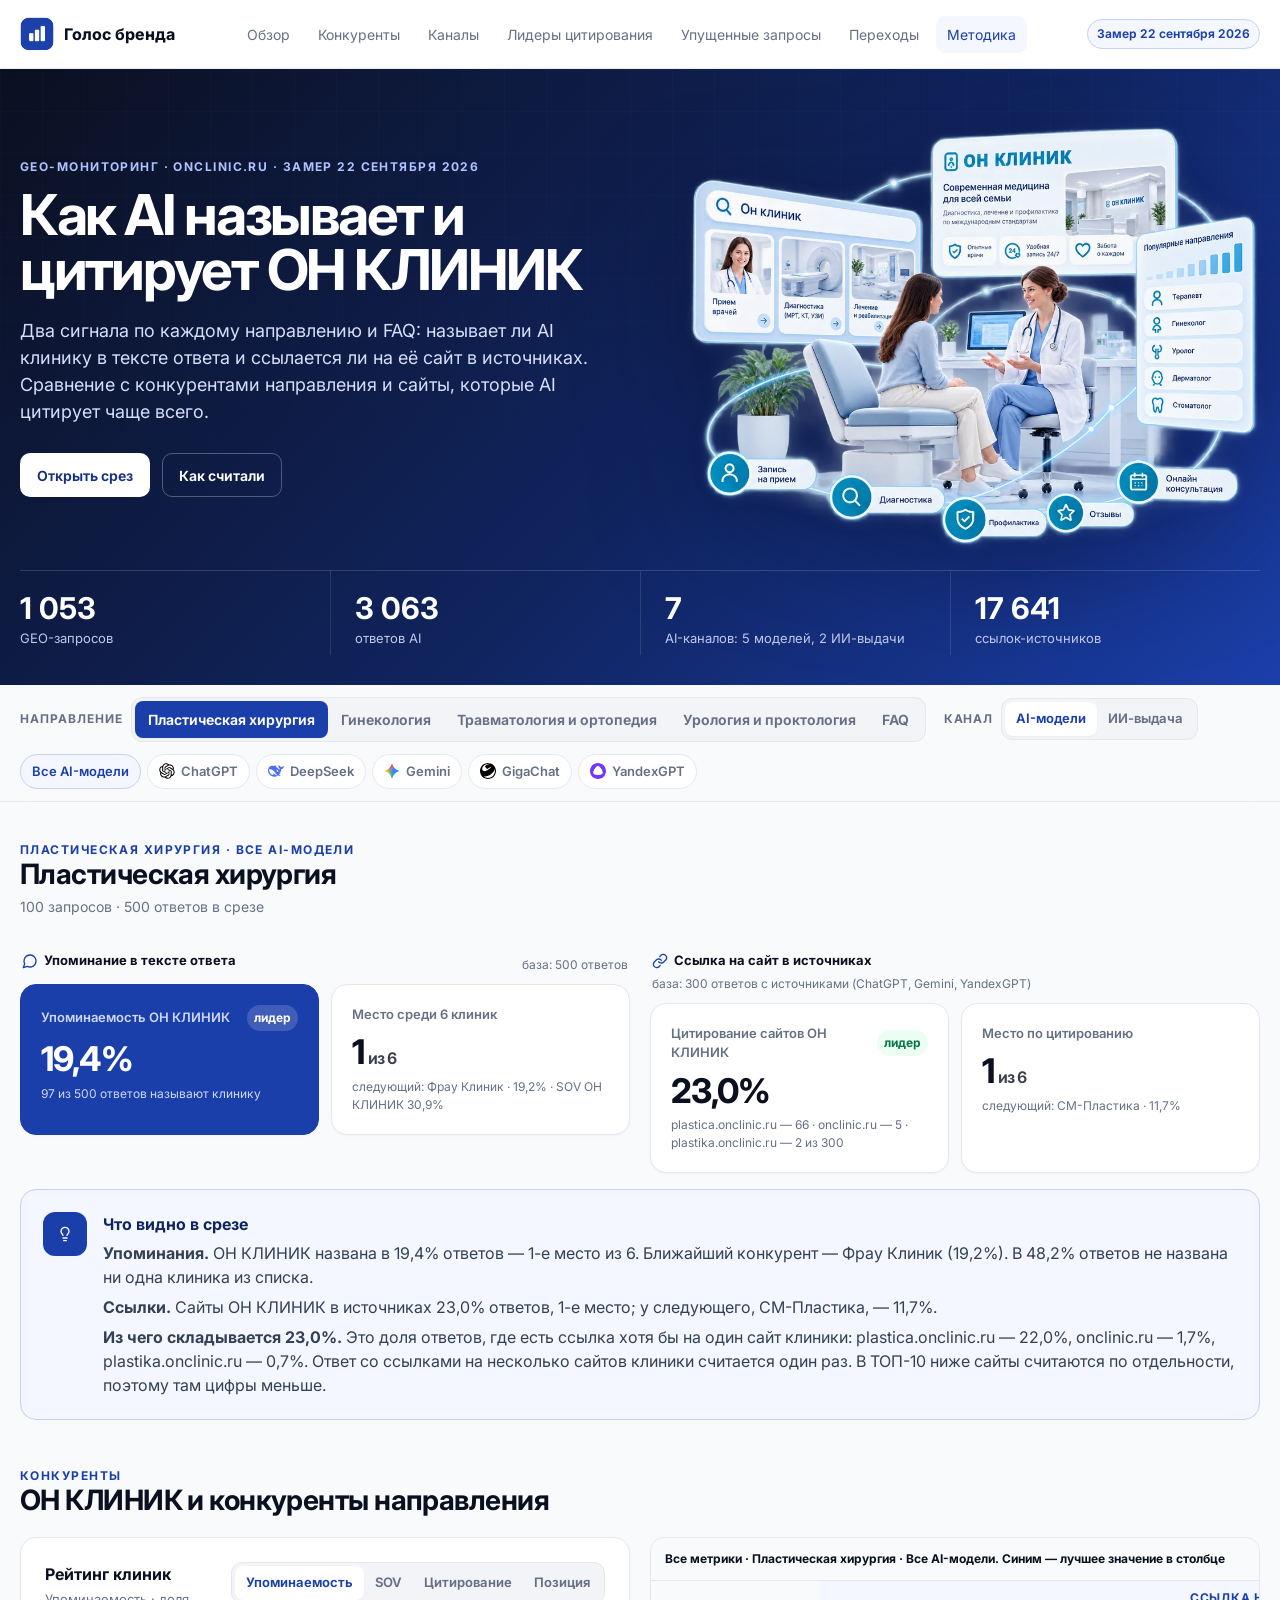
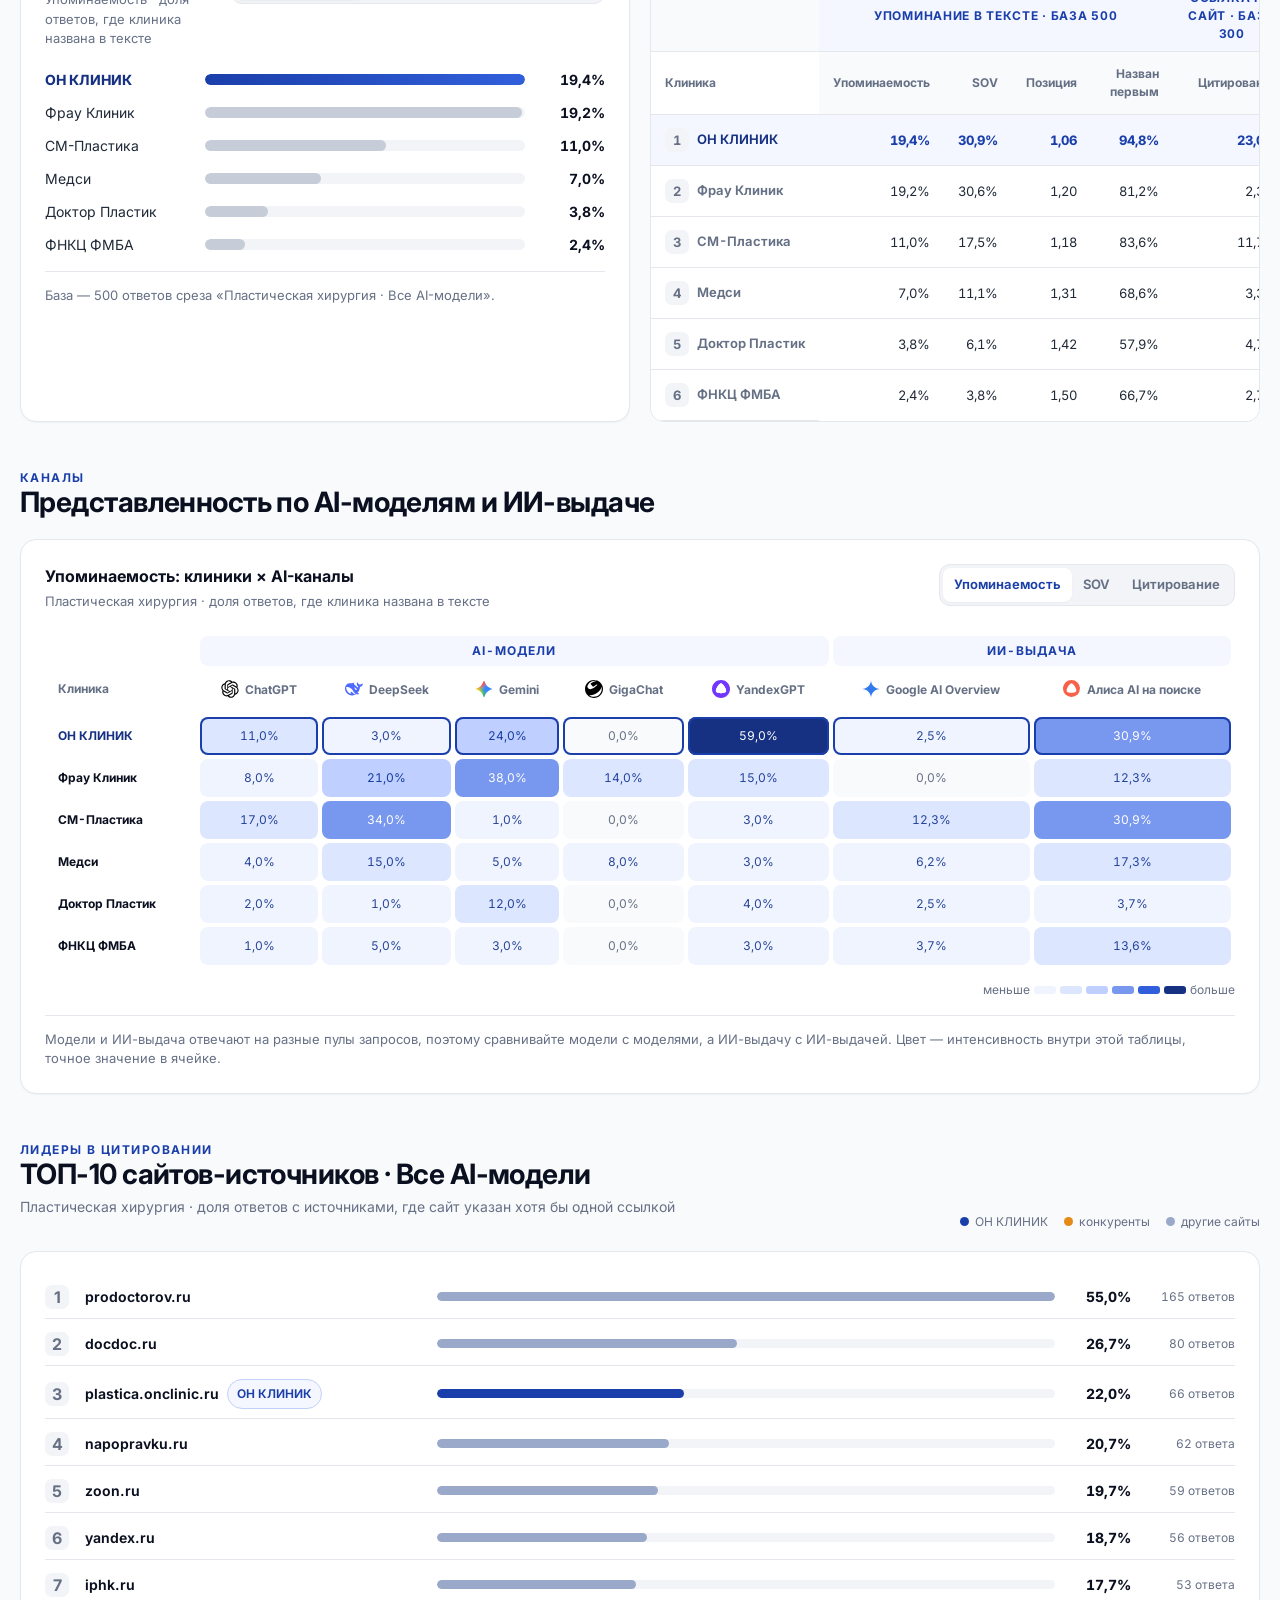
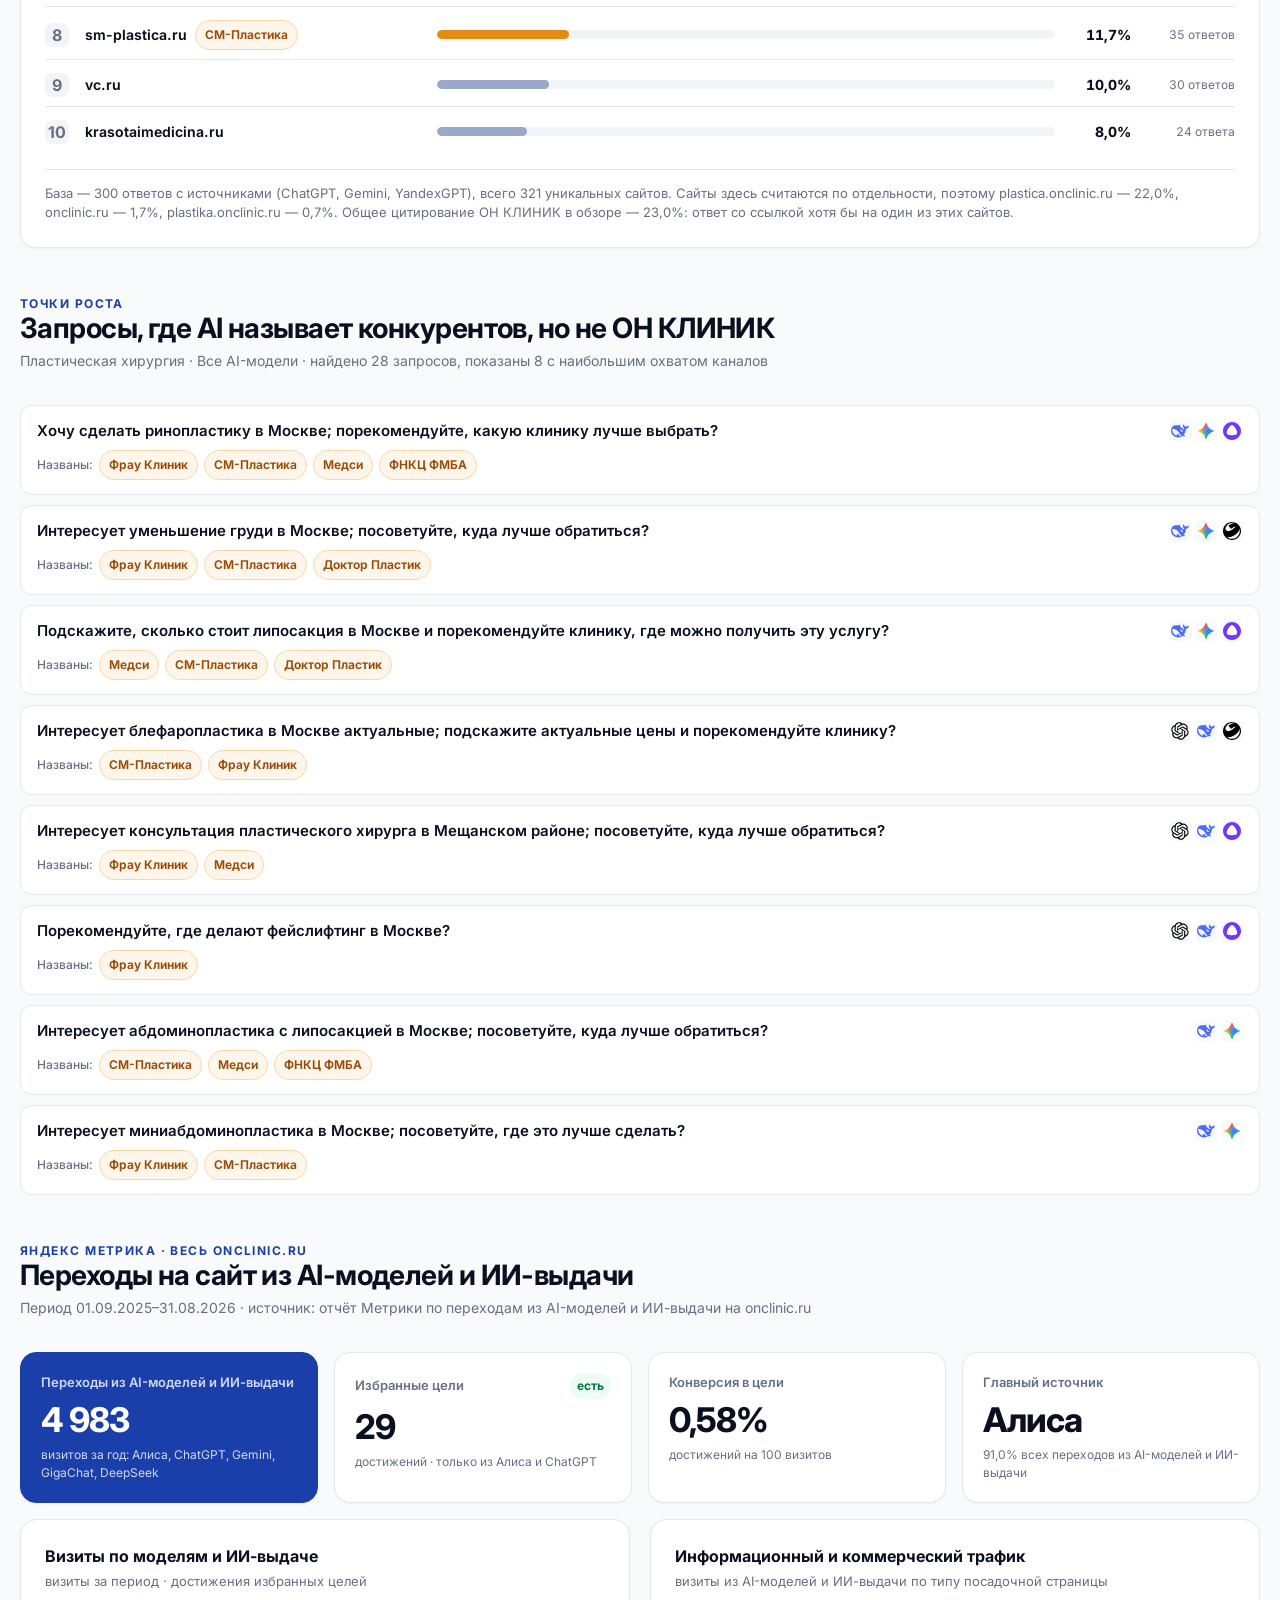
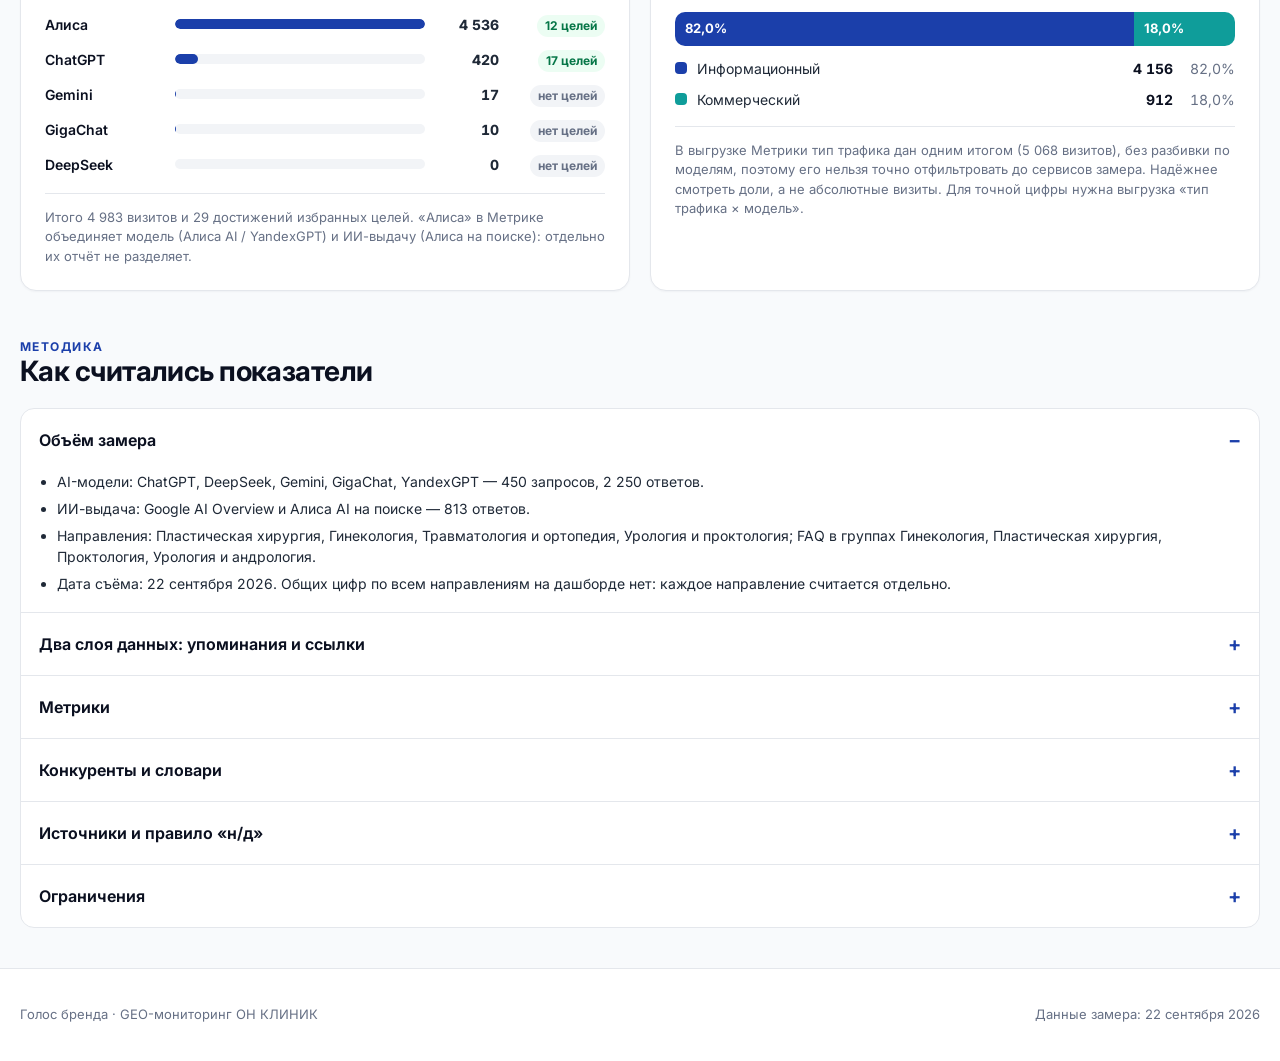
==== docs/index.html @ ed2a575f "Сайт дашборда для GitHub Pages" ====
<!doctype html>
<html lang="ru">
<head>
<meta charset="utf-8">
<meta name="viewport" content="width=device-width,initial-scale=1">
<title>ОН КЛИНИК в AI-ответах</title>
<meta name="robots" content="noindex,nofollow">
<link rel="preconnect" href="https://fonts.googleapis.com">
<link rel="preconnect" href="https://fonts.gstatic.com" crossorigin>
<link rel="stylesheet" href="https://fonts.googleapis.com/css2?family=Inter:wght@400;500;600;700;800&display=swap">
<style>

:root{
  --brand-950:#0B173F;--brand-900:#10245F;--brand-800:#163182;--brand-700:#1B3FAA;
  --brand-600:#2450C6;--brand-500:#315FDB;--brand-400:#5D7FE5;--brand-300:#8EA6EE;
  --brand-200:#C3D0F7;--brand-100:#E8EEFF;--brand-50:#F4F7FF;
  --ink:#0B1020;--text:#1F2937;--muted:#667085;--muted-2:#98A2B3;
  --border:#E4E7EC;--surface:#FFFFFF;--surface-2:#F8FAFC;--surface-3:#F2F4F7;
  --success:#16A34A;--warning:#D97706;--danger:#DC2626;--info:#2563EB;
  --chart-1:#1B3FAA;--chart-2:#0F9D9A;--chart-3:#7C3AED;--chart-4:#E58A14;
  --chart-5:#D64545;--chart-6:#2E8B57;--chart-7:#D64D9E;--chart-8:#64748B;
  --shadow-xs:0 1px 2px rgba(16,24,40,.04);
  --shadow-sm:0 2px 8px rgba(16,24,40,.06);
  --shadow-md:0 12px 36px rgba(16,24,40,.09);
  --r-sm:8px;--r-md:12px;--r-lg:16px;--r-xl:24px;--r-pill:999px;
  --container:1280px;--wide:1440px;
  --font:Inter,ui-sans-serif,system-ui,-apple-system,BlinkMacSystemFont,"Segoe UI",sans-serif;
  --type-min:12px;--type-small:14px;--type-body:16px;
}
*{box-sizing:border-box}
html{scroll-behavior:smooth}
body{margin:0;background:var(--surface-2);color:var(--text);font-family:var(--font);font-size:var(--type-body);line-height:1.5}
small{font-size:var(--type-min)}
button,input,select,textarea{font:inherit}
a{color:inherit;text-decoration:none}
img,svg{display:block;max-width:100%}
.wrap{width:min(calc(100% - 40px),var(--wide));margin:0 auto}
.content{width:min(100%,760px)}
.section{padding:72px 0}
.section--white{background:var(--surface)}
.section--soft{background:var(--brand-50)}
.section__head{display:flex;align-items:flex-end;justify-content:space-between;gap:28px;margin-bottom:32px}
.eyebrow{font-size:12px;line-height:16px;text-transform:uppercase;letter-spacing:.12em;font-weight:700;color:var(--brand-700)}
.display{font-size:clamp(42px,6vw,64px);line-height:.98;letter-spacing:-.04em;margin:10px 0 18px;color:var(--ink)}
.h1{font-size:clamp(34px,4vw,46px);line-height:1.08;letter-spacing:-.025em;margin:0;color:var(--ink)}
.h2{font-size:32px;line-height:1.18;letter-spacing:-.02em;margin:0;color:var(--ink)}
.h3{font-size:22px;line-height:1.25;letter-spacing:-.01em;margin:0;color:var(--ink)}
.lead{font-size:18px;line-height:28px;color:var(--muted);max-width:800px;margin:10px 0 0}
.small{font-size:var(--type-small);line-height:20px;color:var(--muted)}
.caption{font-size:var(--type-min);line-height:16px;color:var(--muted);font-weight:500}
.mono{font-variant-numeric:tabular-nums}
.rule{height:1px;background:var(--border);margin:32px 0}

/* Masthead and navigation */
.masthead{position:sticky;top:0;z-index:50;border-bottom:1px solid rgba(228,231,236,.9);background:rgba(255,255,255,.88);backdrop-filter:blur(16px)}
.masthead__row{height:68px;display:flex;align-items:center;justify-content:space-between;gap:24px}
.brand{display:flex;align-items:center;gap:10px;font-weight:750;color:var(--ink)}
.brand img{width:34px;height:34px;border-radius:10px;box-shadow:var(--shadow-xs)}
.nav{display:flex;align-items:center;gap:6px;overflow:auto;scrollbar-width:none}
.nav a{padding:8px 11px;border-radius:9px;font-size:14px;color:var(--muted);white-space:nowrap}
.nav a:hover,.nav a.is-active{background:var(--brand-50);color:var(--brand-700)}

/* Buttons */
.btn{display:inline-flex;align-items:center;justify-content:center;gap:8px;min-height:42px;padding:10px 16px;border-radius:10px;border:1px solid transparent;font-weight:650;font-size:14px;cursor:pointer;transition:.15s ease}
.btn--primary{background:var(--brand-700);color:#fff;box-shadow:0 5px 14px rgba(27,63,170,.18)}
.btn--primary:hover{background:var(--brand-800);transform:translateY(-1px)}
.btn--secondary{background:#fff;border-color:var(--border);color:var(--ink)}
.btn--secondary:hover{border-color:var(--brand-300);color:var(--brand-700)}
.btn--ghost{background:transparent;color:var(--brand-700)}
.btn--danger{background:#FFF1F2;color:#B42318;border-color:#FECDCA}
.btn--sm{min-height:34px;padding:7px 11px;font-size:13px}

/* Cards */
.card{background:var(--surface);border:1px solid var(--border);border-radius:var(--r-lg);box-shadow:var(--shadow-xs)}
.card--raised{box-shadow:var(--shadow-md);border-color:rgba(228,231,236,.8)}
.card__pad{padding:24px}
.card__pad-lg{padding:32px}
.card__head{display:flex;align-items:flex-start;justify-content:space-between;gap:20px;margin-bottom:20px}

/* Hero / report cover */
.research-hero{position:relative;overflow:hidden;background:linear-gradient(135deg,#0B1020 0%,#10245F 56%,#1B3FAA 100%);color:#fff;padding:74px 0 38px}
.research-hero::before{content:"";position:absolute;inset:0;background-image:linear-gradient(rgba(255,255,255,.05) 1px,transparent 1px),linear-gradient(90deg,rgba(255,255,255,.05) 1px,transparent 1px);background-size:42px 42px;mask-image:linear-gradient(to bottom,black,transparent 82%);opacity:.35}
.research-hero__inner{position:relative;display:grid;grid-template-columns:minmax(0,1.2fr) minmax(320px,.8fr);gap:56px;align-items:center}
.research-hero .eyebrow{color:#AFC1FF}
.research-hero h1{font-size:clamp(42px,5vw,68px);line-height:.98;letter-spacing:-.04em;margin:12px 0 20px;color:#fff}
.research-hero p{font-size:18px;color:#D6DEFA;max-width:720px;margin:0 0 28px}
.hero-art{min-height:350px;border-radius:28px;border:1px solid rgba(255,255,255,.16);background:
radial-gradient(circle at 62% 32%,rgba(93,127,229,.50),transparent 28%),
linear-gradient(135deg,rgba(255,255,255,.10),rgba(255,255,255,.03));display:flex;align-items:center;justify-content:center;position:relative;overflow:hidden}
.hero-art::after{content:"AI";font-size:150px;line-height:1;font-weight:800;letter-spacing:-.08em;color:rgba(255,255,255,.11);position:absolute;right:25px;bottom:-20px}
.hero-mark{width:112px;height:112px;border-radius:30px;box-shadow:0 24px 60px rgba(0,0,0,.22)}
.hero-actions{display:flex;flex-wrap:wrap;gap:12px}
.hero-stats{position:relative;margin-top:38px;display:grid;grid-template-columns:repeat(4,1fr);border-top:1px solid rgba(255,255,255,.15)}
.hero-stat{padding:22px 18px 6px 0}
.hero-stat+.hero-stat{padding-left:24px;border-left:1px solid rgba(255,255,255,.12)}
.hero-stat strong{display:block;font-size:30px;line-height:1.05;color:#fff}
.hero-stat span{display:block;margin-top:5px;font-size:13px;color:#BFC9EB}

/* Metrics */
.metric-grid{display:grid;grid-template-columns:repeat(4,1fr);gap:16px}
.metric{padding:20px}
.metric__top{display:flex;align-items:center;justify-content:space-between;gap:12px}
.metric__label{font-size:13px;color:var(--muted);font-weight:600}
.metric__value{font-size:34px;line-height:1.08;letter-spacing:-.03em;font-weight:750;color:var(--ink);margin-top:10px}
.metric__delta{font-size:12px;font-weight:700;padding:4px 7px;border-radius:999px}
.metric__delta.up{color:#067647;background:#ECFDF3}
.metric__delta.down{color:#B42318;background:#FEF3F2}
.metric__foot{font-size:12px;color:var(--muted);margin-top:7px}
.metric--brand{background:var(--brand-700);border-color:var(--brand-700);color:#fff}
.metric--brand .metric__label,.metric--brand .metric__foot{color:#CFD9FF}
.metric--brand .metric__value{color:#fff}

/* Tags and badges */
.tags{display:flex;flex-wrap:wrap;gap:8px}
.tag{display:inline-flex;align-items:center;gap:6px;min-height:28px;padding:5px 9px;border:1px solid var(--border);border-radius:999px;background:#fff;font-size:12px;font-weight:650;color:var(--text)}
.tag--brand{background:var(--brand-50);color:var(--brand-700);border-color:var(--brand-200)}
.tag--success{background:#ECFDF3;color:#067647;border-color:#ABEFC6}
.tag--warning{background:#FFFAEB;color:#B54708;border-color:#FEDF89}
.tag--danger{background:#FEF3F2;color:#B42318;border-color:#FECDCA}
.tag__dot{width:7px;height:7px;border-radius:50%;background:currentColor}

/* Forms / filters */
.filters{display:flex;flex-wrap:wrap;align-items:end;gap:12px}
.field{display:grid;gap:6px;min-width:220px}
.field label{font-size:12px;font-weight:650;color:var(--muted)}
.input,.select{height:42px;border:1px solid var(--border);border-radius:10px;background:#fff;padding:0 12px;color:var(--ink);outline:none}
.input:focus,.select:focus{border-color:var(--brand-400);box-shadow:0 0 0 3px var(--brand-100)}
.segmented{display:inline-flex;padding:3px;background:var(--surface-3);border-radius:11px;border:1px solid var(--border)}
.segmented button{border:0;background:transparent;padding:7px 11px;border-radius:8px;color:var(--muted);font-weight:650;font-size:13px}
.segmented button.is-active{background:#fff;color:var(--brand-700);box-shadow:var(--shadow-xs)}
.chip{border:1px solid var(--border);background:#fff;border-radius:999px;padding:7px 11px;font-size:13px;color:var(--muted);font-weight:600}
.chip.is-active{background:var(--brand-50);border-color:var(--brand-200);color:var(--brand-700)}

/* Data viz */
.chart-card{padding:24px}
.chart-head{display:flex;align-items:flex-start;justify-content:space-between;gap:16px;margin-bottom:20px}
.chart-title{font-weight:700;color:var(--ink)}
.chart-sub{font-size:13px;color:var(--muted);margin-top:4px}
.chart{height:300px;position:relative;padding:12px 8px 28px 44px}
.chart-grid{position:absolute;inset:12px 8px 28px 44px;background:repeating-linear-gradient(to bottom,transparent 0,transparent calc(25% - 1px),var(--border) 25%,transparent calc(25% + 1px))}
.line-svg{position:absolute;inset:10px 6px 26px 40px;width:calc(100% - 46px);height:calc(100% - 36px)}
.legend{display:flex;gap:16px;flex-wrap:wrap;font-size:12px;color:var(--muted)}
.legend span{display:inline-flex;align-items:center;gap:6px}
.legend i{width:9px;height:9px;border-radius:50%}
.hbar{display:grid;grid-template-columns:150px minmax(0,1fr) 54px;gap:10px;align-items:center;margin:12px 0}
.hbar__label{font-size:13px;color:var(--text);overflow:hidden;text-overflow:ellipsis;white-space:nowrap}
.hbar__track{height:9px;border-radius:999px;background:var(--surface-3);overflow:hidden}
.hbar__fill{height:100%;border-radius:999px;background:var(--brand-700)}
.hbar__value{text-align:right;font-size:13px;font-weight:700;color:var(--ink);font-variant-numeric:tabular-nums}
.chart-note{margin-top:16px;padding-top:14px;border-top:1px solid var(--border);font-size:13px;color:var(--muted)}

/* Tables */
.table-wrap{overflow:auto;border:1px solid var(--border);border-radius:14px;background:#fff}
.table{width:100%;border-collapse:separate;border-spacing:0;min-width:820px}
.table th,.table td{padding:13px 14px;border-bottom:1px solid var(--border);font-size:13px;text-align:right;font-variant-numeric:tabular-nums}
.table th{position:sticky;top:0;background:var(--surface-2);z-index:2;color:var(--muted);font-size:12px;font-weight:700}
.table th:first-child,.table td:first-child{text-align:left;position:sticky;left:0;background:inherit}
.table tbody tr:hover{background:var(--brand-50)}
.table tbody tr:last-child td{border-bottom:0}
.rank{display:inline-flex;align-items:center;justify-content:center;width:24px;height:24px;border-radius:7px;background:var(--surface-3);font-weight:700;color:var(--muted);margin-right:8px}
.cell-pos{color:#067647;font-weight:700}.cell-neg{color:#B42318;font-weight:700}
.help{display:inline-flex;align-items:center;justify-content:center;width:18px;height:18px;border-radius:50%;background:var(--brand-50);color:var(--brand-700);font-size:12px;font-weight:800;margin-left:4px}

/* Heatmap */
.heatmap{display:grid;grid-template-columns:160px repeat(6,1fr);gap:4px;min-width:800px}
.heatmap>div{min-height:42px;border-radius:8px;display:flex;align-items:center;justify-content:center;padding:8px;font-size:12px}
.heatmap .hm-head{background:transparent;color:var(--muted);font-weight:700}
.heatmap .hm-label{justify-content:flex-start;background:transparent;color:var(--text);font-weight:650}
.hm-1{background:#F0F4FF;color:#284698}.hm-2{background:#DDE6FF;color:#23439C}.hm-3{background:#BFCFFF;color:#173C9F}.hm-4{background:#7897EE;color:#fff}.hm-5{background:#315FDB;color:#fff}.hm-6{background:#163182;color:#fff}

/* Insight / conclusion / editorial */
.insight{display:grid;grid-template-columns:44px minmax(0,1fr);gap:16px;padding:22px;border-radius:16px;background:var(--brand-50);border:1px solid var(--brand-200)}
.insight__icon{width:44px;height:44px;border-radius:12px;background:var(--brand-700);color:#fff;display:flex;align-items:center;justify-content:center;font-weight:800}
.insight h3{font-size:16px;margin:0 0 5px;color:var(--brand-900)}
.insight p{margin:0;color:#344054}
.insight--warning{background:#FFFAEB;border-color:#FEDF89}
.insight--warning .insight__icon{background:#D97706}
.insight--warning h3{color:#7A2E0E}
.quote{border-left:4px solid var(--brand-700);padding:12px 0 12px 20px;font-size:23px;line-height:1.4;color:var(--ink);font-weight:550;letter-spacing:-.01em}
.quote small{display:block;margin-top:9px;font-size:13px;font-weight:500;color:var(--muted)}
.chapter{display:flex;align-items:center;gap:12px;color:var(--brand-700);font-size:12px;font-weight:800;text-transform:uppercase;letter-spacing:.12em}
.chapter::after{content:"";height:1px;background:var(--brand-200);flex:1}

/* Process */
.flow{display:grid;grid-template-columns:repeat(4,1fr);gap:14px}
.step{position:relative;padding:20px}
.step__no{font-size:12px;font-weight:800;color:var(--brand-700);letter-spacing:.08em}
.step h3{font-size:16px;margin:10px 0 5px;color:var(--ink)}
.step p{font-size:13px;margin:0;color:var(--muted)}
.step:not(:last-child)::after{content:"→";position:absolute;right:-12px;top:50%;z-index:4;color:var(--brand-400);font-weight:800}

/* Compare / action cards */
.compare{display:grid;grid-template-columns:1fr 1fr;gap:16px}
.compare-card{padding:24px}
.compare-card__bar{height:5px;border-radius:999px;margin:-24px -24px 20px;background:var(--border)}
.compare-card.good .compare-card__bar{background:var(--success)}
.compare-card.risk .compare-card__bar{background:var(--danger)}
.action-grid{display:grid;grid-template-columns:repeat(3,1fr);gap:16px}
.action{padding:20px;display:flex;flex-direction:column;gap:12px;min-height:190px}
.action__meta{font-size:12px;text-transform:uppercase;letter-spacing:.08em;color:var(--brand-700);font-weight:800}
.action h3{font-size:17px;line-height:1.3;margin:0;color:var(--ink)}
.action p{font-size:13px;color:var(--muted);margin:0}
.action__foot{margin-top:auto;display:flex;justify-content:space-between;align-items:center;font-size:12px;color:var(--muted)}

/* Accordion / evidence */
.accordion{border:1px solid var(--border);border-radius:14px;overflow:hidden;background:#fff}
.accordion details{border-bottom:1px solid var(--border)}
.accordion details:last-child{border-bottom:0}
.accordion summary{list-style:none;cursor:pointer;padding:16px 18px;display:flex;align-items:center;justify-content:space-between;gap:18px;font-weight:650;color:var(--ink)}
.accordion summary::-webkit-details-marker{display:none}
.accordion summary::after{content:"+";font-size:20px;color:var(--brand-700)}
.accordion details[open] summary::after{content:"−"}
.accordion__body{padding:0 18px 18px;color:var(--muted);font-size:14px}
.answer-highlight{background:var(--brand-50);color:var(--brand-900);border-radius:4px;padding:1px 4px}

/* Source list */
.source-list{display:grid;gap:10px}
.source-row{display:grid;grid-template-columns:minmax(160px,1fr) minmax(180px,2fr) 62px;gap:12px;align-items:center}
.source-row__domain{font-size:13px;font-weight:650;color:var(--ink)}
.source-row__bar{height:8px;background:var(--surface-3);border-radius:999px;overflow:hidden}
.source-row__bar i{display:block;height:100%;background:var(--brand-500);border-radius:999px}
.source-row__value{text-align:right;font-size:13px;font-weight:700;color:var(--ink)}

/* Dark utility block */
.dark-panel{background:#0B1020;color:#fff;border-radius:24px;padding:32px;position:relative;overflow:hidden}
.dark-panel::before{content:"";position:absolute;right:-100px;top:-150px;width:360px;height:360px;background:radial-gradient(circle,rgba(49,95,219,.5),transparent 65%)}
.dark-panel>*{position:relative}
.dark-panel .h2,.dark-panel .h3{color:#fff}
.dark-panel .lead,.dark-panel .small{color:#C4CCDD}

/* Showcase */
.kit-hero{background:#fff;padding:72px 0 50px;border-bottom:1px solid var(--border)}
.kit-hero__row{display:grid;grid-template-columns:1fr 420px;gap:48px;align-items:center}
.kit-hero__card{padding:26px;background:linear-gradient(135deg,var(--brand-50),#fff);border:1px solid var(--brand-200);border-radius:24px}
.swatches{display:grid;grid-template-columns:repeat(6,1fr);gap:8px}
.swatch{height:72px;border-radius:10px;padding:8px;display:flex;align-items:flex-end;font-size:12px;font-weight:700}
.component-title{font-size:13px;text-transform:uppercase;letter-spacing:.1em;color:var(--muted);font-weight:800;margin:0 0 14px}
.example-stack{display:grid;gap:18px}
.two-col{display:grid;grid-template-columns:1fr 1fr;gap:20px}
.three-col{display:grid;grid-template-columns:repeat(3,1fr);gap:20px}
.code-note{margin-top:12px;font-size:12px;color:var(--muted);font-family:ui-monospace,SFMono-Regular,Menlo,monospace}
.footer{padding:36px 0;color:var(--muted);font-size:13px;border-top:1px solid var(--border);background:#fff}
.footer__row{display:flex;align-items:center;justify-content:space-between;gap:18px}

/* Responsive */
@media(max-width:1050px){
  .research-hero__inner,.kit-hero__row{grid-template-columns:1fr}
  .hero-art{min-height:250px}
  .metric-grid{grid-template-columns:repeat(2,1fr)}
  .action-grid{grid-template-columns:1fr 1fr}
  .flow{grid-template-columns:1fr 1fr}
  .step:nth-child(2)::after{display:none}
}
@media(max-width:720px){
  .wrap{width:min(calc(100% - 28px),var(--wide))}
  .section{padding:48px 0}
  .nav{display:none}
  .section__head{align-items:flex-start;flex-direction:column}
  .research-hero{padding-top:50px}
  .hero-stats{grid-template-columns:1fr 1fr}
  .hero-stat:nth-child(3){border-left:0;padding-left:0}
  .metric-grid,.two-col,.three-col,.compare,.action-grid,.flow{grid-template-columns:1fr}
  .step::after{display:none!important}
  .hero-actions{display:grid}
  .filters{display:grid}
  .field{min-width:0}
  .swatches{grid-template-columns:repeat(3,1fr)}
}


/* =========================================================
   V2 — CJM-first research system
   ========================================================= */
.method-engine{
  border:1px solid var(--border);
  border-radius:24px;
  background:#fff;
  overflow:hidden;
  box-shadow:var(--shadow-sm);
}
.method-engine__intro{
  padding:26px 28px 22px;
  display:flex;align-items:flex-start;justify-content:space-between;gap:24px;
  border-bottom:1px solid var(--border);
  background:linear-gradient(180deg,#fff,var(--brand-50));
}
.method-engine__intro h3{font-size:24px;line-height:1.2;margin:4px 0 6px;color:var(--ink)}
.method-engine__intro p{margin:0;max-width:760px;color:var(--muted);font-size:14px}
.method-engine__badge{
  white-space:nowrap;display:inline-flex;align-items:center;gap:7px;
  padding:7px 10px;border-radius:999px;background:var(--brand-700);color:#fff;
  font-size:12px;font-weight:800;letter-spacing:.04em
}
.method-engine__grid{
  display:grid;
  grid-template-columns:220px minmax(0,1fr) 235px;
  min-height:360px;
}
.method-side{
  padding:22px;
  background:var(--surface-2);
}
.method-side--right{border-left:1px solid var(--border)}
.method-side--left{border-right:1px solid var(--border)}
.method-side__label{
  display:flex;align-items:center;gap:8px;font-size:12px;font-weight:800;
  color:var(--brand-700);text-transform:uppercase;letter-spacing:.08em;margin-bottom:14px
}
.method-source{
  display:flex;gap:10px;align-items:flex-start;padding:11px 0;border-bottom:1px solid var(--border)
}
.method-source:last-child{border-bottom:0}
.method-source__icon{
  width:32px;height:32px;border-radius:9px;background:#fff;border:1px solid var(--border);
  display:flex;align-items:center;justify-content:center;color:var(--brand-700);flex:0 0 auto
}
.method-source b{display:block;font-size:13px;color:var(--ink)}
.method-source small{display:block;font-size:12px;line-height:1.4;color:var(--muted);margin-top:2px}
.method-core{
  padding:24px 24px 22px;
  background:
    radial-gradient(circle at 50% 0%,rgba(49,95,219,.08),transparent 34%),
    #fff;
}
.method-core__label{
  display:flex;align-items:center;justify-content:space-between;gap:16px;margin-bottom:16px
}
.method-core__label strong{font-size:15px;color:var(--brand-900)}
.method-core__label span{font-size:12px;color:var(--muted)}
.method-journey{
  display:grid;grid-template-columns:repeat(6,1fr);gap:8px;position:relative;margin-bottom:18px
}
.method-journey::before{
  content:"";position:absolute;left:7%;right:7%;top:27px;height:2px;background:var(--brand-200);z-index:0
}
.method-stage{
  position:relative;z-index:1;min-width:0;text-align:center
}
.method-stage__icon{
  width:54px;height:54px;margin:0 auto 9px;border-radius:16px;
  border:1px solid var(--brand-200);background:#fff;color:var(--brand-700);
  display:flex;align-items:center;justify-content:center;box-shadow:0 4px 14px rgba(27,63,170,.06)
}
.method-stage b{display:block;font-size:12px;color:var(--ink);line-height:1.25}
.method-stage small{display:block;font-size:12px;line-height:1.25;color:var(--muted);margin-top:3px}
.method-stage.is-key .method-stage__icon{background:var(--brand-700);color:#fff;border-color:var(--brand-700);box-shadow:0 8px 24px rgba(27,63,170,.18)}
.method-stage.is-key b{color:var(--brand-700)}
.method-lens{
  border:1px solid var(--brand-200);border-radius:16px;background:var(--brand-50);padding:16px 18px;
  display:grid;grid-template-columns:1fr 1fr;gap:12px 18px
}
.method-lens__head{grid-column:1/-1;display:flex;align-items:center;justify-content:space-between;gap:12px}
.method-lens__head strong{font-size:13px;color:var(--brand-900)}
.method-lens__head span{font-size:12px;color:var(--brand-700);font-weight:700}
.method-lens__item{display:flex;gap:8px;align-items:flex-start}
.method-lens__item .a-icon{color:var(--brand-700);width:17px;height:17px;margin-top:1px}
.method-lens__item b{display:block;font-size:12px;color:var(--ink)}
.method-lens__item small{display:block;font-size:12px;color:var(--muted);line-height:1.35;margin-top:2px}
.method-output{
  padding:22px 28px;border-top:1px solid var(--border);background:#fff;
  display:grid;grid-template-columns:190px minmax(0,1fr);gap:22px;align-items:center
}
.method-output__title{font-size:13px;font-weight:800;color:var(--ink)}
.method-output__title small{display:block;color:var(--muted);font-weight:500;margin-top:3px}
.method-output__rail{display:flex;align-items:center;gap:8px;flex-wrap:wrap}
.method-output__rail .tag{background:var(--surface-2)}
.method-arrow{color:var(--brand-400);font-weight:800}

/* CJM component family */
.cjm-principle{
  padding:22px 24px;border-radius:18px;background:#0B1020;color:#fff;
  display:grid;grid-template-columns:minmax(0,1.2fr) minmax(300px,.8fr);gap:28px;align-items:center;
  position:relative;overflow:hidden
}
.cjm-principle::after{
  content:"CJM";position:absolute;right:-12px;bottom:-45px;font-size:150px;font-weight:900;
  color:rgba(255,255,255,.045);letter-spacing:-.08em
}
.cjm-principle>*{position:relative;z-index:1}
.cjm-principle h3{font-size:26px;line-height:1.15;margin:8px 0;color:#fff}
.cjm-principle p{font-size:14px;line-height:1.55;color:#C4CCDD;margin:0}
.cjm-principle__rule{border-left:1px solid rgba(255,255,255,.14);padding-left:24px}
.cjm-principle__rule b{display:block;color:#fff;font-size:12px;margin-bottom:8px}
.cjm-principle__rule span{display:block;font-size:12px;color:#C4CCDD;margin:6px 0}

.cjm-map-card{padding:24px;overflow:hidden}
.cjm-map-card__head{display:flex;align-items:flex-start;justify-content:space-between;gap:18px;margin-bottom:20px}
.cjm-map-card__head h3{font-size:19px;margin:0;color:var(--ink)}
.cjm-map-card__head p{font-size:12px;color:var(--muted);margin:4px 0 0;max-width:700px}
.cjm-stage-rail{display:grid;grid-template-columns:repeat(6,1fr);gap:8px}
.cjm-stage-card{
  min-width:0;border:1px solid var(--border);border-radius:14px;background:#fff;padding:14px 12px;
  position:relative
}
.cjm-stage-card::after{
  content:"";position:absolute;top:31px;right:-9px;width:9px;height:1px;background:var(--brand-200)
}
.cjm-stage-card:last-child::after{display:none}
.cjm-stage-card__top{display:flex;align-items:center;justify-content:space-between;gap:6px;margin-bottom:10px}
.cjm-stage-card__no{font-size:12px;font-weight:900;color:var(--brand-700)}
.cjm-stage-card__icon{
  width:30px;height:30px;border-radius:9px;background:var(--brand-50);color:var(--brand-700);
  display:flex;align-items:center;justify-content:center
}
.cjm-stage-card h4{font-size:12px;line-height:1.25;margin:0 0 7px;color:var(--ink);min-height:30px}
.cjm-stage-card p{font-size:12px;line-height:1.4;color:var(--muted);margin:0}
.cjm-stage-card .cjm-q{margin-top:9px;padding-top:8px;border-top:1px solid var(--border);color:var(--brand-800);font-size:12px;font-weight:650}

.cjm-layers{overflow:auto;border:1px solid var(--border);border-radius:16px;background:#fff}
.cjm-layer-row{display:grid;grid-template-columns:145px repeat(6,minmax(120px,1fr));min-width:930px;border-bottom:1px solid var(--border)}
.cjm-layer-row:last-child{border-bottom:0}
.cjm-layer-row>div{padding:11px 10px;border-right:1px solid var(--border);font-size:12px;line-height:1.35}
.cjm-layer-row>div:last-child{border-right:0}
.cjm-layer-row .cjm-layer-label{font-size:12px;font-weight:800;color:var(--brand-800);background:var(--brand-50)}
.cjm-layer-row--head>div{background:var(--surface-2);font-weight:750;color:var(--ink);font-size:12px}
.cjm-layer-row--head .cjm-layer-label{background:var(--brand-700);color:#fff}

.cjm-funnel-card{padding:24px}
.cjm-funnel__legend{display:flex;gap:14px;flex-wrap:wrap;margin-bottom:16px;font-size:12px;color:var(--muted)}
.cjm-funnel__legend span{display:flex;align-items:center;gap:6px}
.cjm-funnel__legend i{width:10px;height:10px;border-radius:3px}
.cjm-funnel{display:grid;gap:8px}
.cjm-funnel__stage{
  display:grid;grid-template-columns:42px 155px minmax(220px,1fr) 84px;gap:10px;align-items:center
}
.cjm-funnel__num{
  width:30px;height:30px;border-radius:50%;background:var(--brand-50);color:var(--brand-700);
  display:flex;align-items:center;justify-content:center;font-size:12px;font-weight:900
}
.cjm-funnel__name{font-size:12px;font-weight:700;color:var(--ink)}
.cjm-funnel__bars{display:grid;gap:4px}
.cjm-funnel__track{height:13px;border-radius:4px;background:var(--surface-3);overflow:hidden}
.cjm-funnel__track i{display:block;height:100%;border-radius:4px}
.cjm-funnel__track--leader i{background:#C6CDD8}
.cjm-funnel__track--brand i{background:linear-gradient(90deg,var(--brand-700),var(--brand-500))}
.cjm-funnel__value{text-align:right;font-variant-numeric:tabular-nums}
.cjm-funnel__value b{display:block;font-size:13px;color:var(--brand-700)}
.cjm-funnel__value small{display:block;font-size:12px;color:var(--muted)}
.cjm-funnel__connector{height:6px;width:1px;background:var(--brand-200);margin-left:15px}

.cjm-mini-grid{display:grid;grid-template-columns:1fr 1fr;gap:16px}
.cjm-coverage{padding:22px}
.cjm-coverage__bar{display:flex;height:24px;border-radius:7px;overflow:hidden;background:var(--surface-3);margin:14px 0 10px}
.cjm-coverage__bar span{display:block;height:100%;border-right:2px solid #fff}
.cjm-coverage__bar span:nth-child(1){background:#DDE6FF}
.cjm-coverage__bar span:nth-child(2){background:#BFCFFF}
.cjm-coverage__bar span:nth-child(3){background:#8EA6EE}
.cjm-coverage__bar span:nth-child(4){background:#5D7FE5}
.cjm-coverage__bar span:nth-child(5){background:#315FDB}
.cjm-coverage__bar span:nth-child(6){background:#163182}
.cjm-coverage__legend{display:grid;grid-template-columns:repeat(2,1fr);gap:6px 12px}
.cjm-coverage__legend div{display:flex;align-items:center;justify-content:space-between;gap:8px;font-size:12px;color:var(--muted)}
.cjm-coverage__legend b{color:var(--ink)}
.cjm-matrix{padding:22px}
.cjm-matrix__grid{display:grid;grid-template-columns:100px repeat(5,1fr);gap:4px;margin-top:14px}
.cjm-matrix__grid div{min-height:32px;border-radius:6px;display:flex;align-items:center;justify-content:center;font-size:12px;font-weight:700}
.cjm-matrix__label{justify-content:flex-start!important;color:var(--text);font-weight:650!important}
.cjm-matrix__head{color:var(--muted);font-weight:700!important}
.cjm-matrix__low{background:#F1F4FB;color:#50617C}
.cjm-matrix__mid{background:#BFCFFF;color:#173C9F}
.cjm-matrix__high{background:#315FDB;color:#fff}

/* AI platform chips */
.ai-chip-row{display:flex;flex-wrap:wrap;gap:8px}
.ai-chip{
  display:inline-flex;align-items:center;gap:7px;padding:7px 10px;border:1px solid var(--border);
  border-radius:999px;background:#fff;font-size:12px;font-weight:650;color:var(--text)
}
.ai-chip img{width:18px;height:18px;object-fit:contain}

/* Icon gallery */
.icon-grid{display:grid;grid-template-columns:repeat(auto-fill,minmax(108px,1fr));gap:10px}
.icon-item{
  min-height:96px;border:1px solid var(--border);background:#fff;border-radius:12px;padding:13px 8px;
  display:flex;flex-direction:column;align-items:center;justify-content:center;gap:9px;cursor:pointer;
  transition:.15s ease
}
.icon-item:hover{border-color:var(--brand-300);background:var(--brand-50);transform:translateY(-1px)}
.icon-item .a-icon{color:var(--brand-700)}
.icon-item span:last-child{font-size:12px;color:var(--muted);text-align:center;word-break:break-word}
.ai-icon-grid{display:grid;grid-template-columns:repeat(auto-fill,minmax(145px,1fr));gap:10px}
.ai-icon-item{
  border:1px solid var(--border);background:#fff;border-radius:12px;padding:14px;
  display:flex;align-items:center;gap:10px;cursor:pointer
}
.ai-icon-item:hover{background:var(--brand-50);border-color:var(--brand-300)}
.ai-icon-item img{width:28px;height:28px;object-fit:contain}
.ai-icon-item div{font-size:12px;font-weight:650;color:var(--ink)}
.ai-icon-item small{display:block;font-size:12px;color:var(--muted);font-weight:500;margin-top:2px}
.copy-toast{
  position:fixed;left:50%;bottom:24px;transform:translateX(-50%) translateY(10px);
  background:#0B1020;color:#fff;padding:9px 13px;border-radius:9px;font-size:12px;
  opacity:0;pointer-events:none;transition:.18s;z-index:999
}
.copy-toast.is-visible{opacity:1;transform:translateX(-50%) translateY(0)}

@media(max-width:1100px){
  .method-engine__grid{grid-template-columns:190px 1fr}
  .method-side--right{grid-column:1/-1;border-left:0;border-top:1px solid var(--border);display:grid;grid-template-columns:repeat(3,1fr);gap:14px}
  .method-side--right .method-side__label{grid-column:1/-1}
  .method-side--right .method-source{border-bottom:0}
  .method-journey,.cjm-stage-rail{grid-template-columns:repeat(3,1fr)}
  .method-journey::before{display:none}
  .cjm-stage-card::after{display:none}
}
@media(max-width:760px){
  .method-engine__intro{flex-direction:column}
  .method-engine__grid{grid-template-columns:1fr}
  .method-side--left{border-right:0;border-bottom:1px solid var(--border)}
  .method-side--right{display:block}
  .method-core{padding:18px}
  .method-journey,.cjm-stage-rail{grid-template-columns:repeat(2,1fr)}
  .method-lens{grid-template-columns:1fr}
  .method-lens__head{grid-column:auto}
  .method-output{grid-template-columns:1fr}
  .cjm-principle{grid-template-columns:1fr}
  .cjm-principle__rule{border-left:0;border-top:1px solid rgba(255,255,255,.14);padding:18px 0 0}
  .cjm-funnel__stage{grid-template-columns:34px 115px minmax(150px,1fr) 65px;min-width:600px}
  .cjm-funnel-card{overflow:auto}
  .cjm-mini-grid{grid-template-columns:1fr}
}


/* =========================================================
   V2.1 — readability fixes
   ========================================================= */

/* CJM layerboard */
.cjm-layerboard{padding:24px;overflow:hidden}
.cjm-layerboard__head{display:flex;justify-content:space-between;gap:24px;align-items:flex-start;margin-bottom:20px}
.cjm-layerboard__head h3{font-size:19px;color:var(--ink);margin:0}
.cjm-layerboard__head p{font-size:12px;line-height:1.5;color:var(--muted);max-width:720px;margin:5px 0 0}
.cjm-layerboard__legend{display:flex;flex-wrap:wrap;justify-content:flex-end;gap:7px}
.cjm-layerboard__legend span{display:inline-flex;align-items:center;gap:5px;font-size:12px;color:var(--muted);white-space:nowrap}
.cjm-layerboard__legend .a-icon{color:var(--brand-700)}
.cjm-layerboard__rail{display:grid;grid-template-columns:repeat(6,minmax(165px,1fr));gap:10px;overflow:auto;padding-bottom:3px}
.cjm-layer-stage{border:1px solid var(--border);border-radius:14px;background:var(--surface-2);padding:13px;min-width:165px}
.cjm-layer-stage.is-accent{border-color:var(--brand-300);background:linear-gradient(180deg,var(--brand-50),#fff)}
.cjm-layer-stage__cap{display:flex;align-items:center;gap:8px;padding-bottom:10px;margin-bottom:8px;border-bottom:1px solid var(--border)}
.cjm-layer-stage__cap span{display:flex;align-items:center;justify-content:center;width:24px;height:24px;border-radius:7px;background:var(--brand-700);color:#fff;font-size:12px;font-weight:900}
.cjm-layer-stage__cap b{font-size:12px;color:var(--ink)}
.cjm-layer-stage__item{display:flex;gap:7px;align-items:flex-start;padding:7px 0}
.cjm-layer-stage__item .a-icon{width:15px;height:15px;color:var(--brand-600);margin-top:1px}
.cjm-layer-stage__item small{display:block;font-size:12px;text-transform:uppercase;letter-spacing:.05em;color:var(--muted);font-weight:700}
.cjm-layer-stage__item strong{display:block;font-size:12px;line-height:1.25;color:var(--ink);margin-top:1px}
.cjm-layer-stage__signal{margin-top:8px;padding:8px 9px;border-radius:9px;background:#fff;border:1px solid var(--border)}
.cjm-layer-stage__signal span{display:block;font-size:12px;text-transform:uppercase;color:var(--brand-700);font-weight:800;letter-spacing:.05em}
.cjm-layer-stage__signal b{display:block;font-size:12px;color:var(--ink);margin-top:2px}

/* CJM benchmark with explicit leader identity */
.cjm-benchmark-head{display:grid;grid-template-columns:38px 185px minmax(300px,1fr) 110px;gap:12px;padding:0 10px 8px;font-size:12px;text-transform:uppercase;letter-spacing:.06em;color:var(--muted);font-weight:800}
.cjm-benchmark-head__bars{display:flex;justify-content:space-between;padding:0 8px}
.cjm-benchmark{display:grid;gap:0;border-top:1px solid var(--border)}
.cjm-benchmark__row{display:grid;grid-template-columns:38px 185px minmax(300px,1fr) 110px;gap:12px;align-items:center;padding:14px 10px;border-bottom:1px solid var(--border)}
.cjm-benchmark__row:last-child{border-bottom:0}
.cjm-benchmark__num{width:28px;height:28px;border-radius:50%;background:var(--brand-700);color:#fff;display:flex;align-items:center;justify-content:center;font-size:12px;font-weight:900}
.cjm-benchmark__stage b{display:block;font-size:12px;color:var(--ink)}
.cjm-benchmark__stage small{display:block;font-size:12px;color:var(--muted);margin-top:2px}
.cjm-benchmark__visual{display:grid;gap:5px}
.cjm-benchmark__barrow{display:grid;grid-template-columns:88px minmax(100px,1fr) 48px;gap:8px;align-items:center}
.cjm-benchmark__label{font-size:12px;color:var(--brand-700);font-weight:750;overflow:hidden;text-overflow:ellipsis;white-space:nowrap}
.cjm-benchmark__barrow.leader .cjm-benchmark__label{color:var(--muted)}
.cjm-benchmark__track{height:13px;border-radius:5px;background:var(--surface-3);overflow:hidden}
.cjm-benchmark__track i{display:block;height:100%;border-radius:5px}
.cjm-benchmark__track i.brand{background:linear-gradient(90deg,var(--brand-700),var(--brand-500))}
.cjm-benchmark__track i.leader{background:#C6CDD8}
.cjm-benchmark__barrow>b{font-size:12px;text-align:right;color:var(--ink);font-variant-numeric:tabular-nums}
.cjm-benchmark__result{text-align:right}
.cjm-benchmark__result strong{display:block;font-size:12px;color:var(--ink)}
.cjm-benchmark__result .down{display:block;font-size:13px;font-weight:900;color:#B42318;margin-top:1px}
.cjm-benchmark__result small{display:block;font-size:12px;color:var(--muted);margin-top:2px}

/* Prompt coverage v2 */
.cjm-coverage-v2{padding:22px}
.cjm-prompt-bars{display:grid;gap:9px;margin-top:16px}
.cjm-prompt-row{display:grid;grid-template-columns:120px minmax(120px,1fr) 72px;gap:10px;align-items:center}
.cjm-prompt-row__stage{display:flex;align-items:center;gap:8px;min-width:0}
.cjm-prompt-row__stage span{width:23px;height:23px;border-radius:7px;background:var(--brand-50);color:var(--brand-700);display:flex;align-items:center;justify-content:center;font-size:12px;font-weight:900;flex:0 0 auto}
.cjm-prompt-row__stage b{font-size:12px;line-height:1.25;color:var(--ink);overflow-wrap:anywhere}
.cjm-prompt-row__track{height:14px;background:var(--surface-3);border-radius:5px;overflow:hidden}
.cjm-prompt-row__track i{display:block;height:100%;background:var(--brand-300);border-radius:5px}
.cjm-prompt-row.is-max .cjm-prompt-row__track i{background:linear-gradient(90deg,var(--brand-700),var(--brand-500))}
.cjm-prompt-row.is-max .cjm-prompt-row__stage span{background:var(--brand-700);color:#fff}
.cjm-prompt-row__value{display:flex;align-items:baseline;justify-content:flex-end;gap:5px;font-variant-numeric:tabular-nums}
.cjm-prompt-row__value b{font-size:12px;color:var(--ink)}
.cjm-prompt-row__value span{font-size:12px;color:var(--muted)}
.cjm-prompt-summary{display:flex;flex-wrap:wrap;gap:8px;margin-top:15px;padding-top:12px;border-top:1px solid var(--border)}
.cjm-prompt-summary span{padding:6px 8px;border-radius:8px;background:var(--brand-50);font-size:12px;color:var(--muted)}
.cjm-prompt-summary b{color:var(--brand-800)}

/* Visibility line chart */
.visibility-chart{width:100%}
.visibility-chart__plot{display:grid;grid-template-columns:38px minmax(0,1fr);grid-template-rows:240px 24px;column-gap:8px;min-height:0}
.visibility-chart__y{grid-column:1;grid-row:1;display:flex;flex-direction:column;justify-content:space-between;align-items:flex-end;padding:2px 0 1px}
.visibility-chart__y span{font-size:12px;color:var(--muted);line-height:1}
.visibility-chart svg{grid-column:2;grid-row:1;width:100%;height:240px;overflow:visible}
.visibility-chart__grid line{stroke:var(--border);stroke-width:1;vector-effect:non-scaling-stroke}
.visibility-chart__median,.visibility-chart__brand{fill:none;vector-effect:non-scaling-stroke;stroke-linecap:round;stroke-linejoin:round}
.visibility-chart__median{stroke:#C6CDD8;stroke-width:2.5}
.visibility-chart__brand{stroke:var(--brand-700);stroke-width:3.5}
.visibility-chart__dots circle{fill:#fff;stroke:var(--brand-700);stroke-width:3;vector-effect:non-scaling-stroke}
.visibility-chart__labels text{font-size:12px;font-weight:800;fill:var(--brand-700)}
.visibility-chart__x{grid-column:2;grid-row:2;display:flex;justify-content:space-between;align-items:end;padding:0 2px}
.visibility-chart__x span{font-size:12px;color:var(--muted)}

@media(max-width:900px){
  .cjm-benchmark-head{display:none}
  .cjm-benchmark__row{grid-template-columns:32px 135px minmax(260px,1fr) 90px;min-width:650px}
  .cjm-funnel-card{overflow:auto}
}
@media(max-width:720px){
  .cjm-layerboard__head{flex-direction:column}
  .cjm-layerboard__legend{justify-content:flex-start}
  .cjm-prompt-row{grid-template-columns:105px minmax(100px,1fr) 58px}
}


/* =========================================================
   V2.2 — frontend-design pass for tables, charts and schemes
   Palette, typography tokens and global component style are unchanged.
   ========================================================= */
.sr-only{position:absolute!important;width:1px!important;height:1px!important;padding:0!important;margin:-1px!important;overflow:hidden!important;clip:rect(0,0,0,0)!important;white-space:nowrap!important;border:0!important}

/* Methodology: sequence semantics */
.method-journey{list-style:none;margin:0;padding:0}
.method-stage{list-style:none}

/* Table readability */
.table caption{caption-side:top;text-align:left;padding:12px 14px;border-bottom:1px solid var(--border);font-size:12px;font-weight:700;color:var(--ink);background:var(--surface-2)}
.table tbody th{padding:13px 14px;border-bottom:1px solid var(--border);font-size:13px;text-align:left;font-weight:650;position:sticky;left:0;background:#fff;white-space:nowrap}
.table tbody tr:hover th{background:var(--brand-50)}
.table__row--source th,.table__row--source td{background:var(--surface-2)}
.table abbr{text-decoration:none;border-bottom:1px dotted var(--muted);cursor:help}
.table-wrap:focus-visible,.heatmap-table-wrap:focus-visible{outline:2px solid var(--brand-500);outline-offset:3px}

/* Heatmaps as semantic tables */
.heatmap-card{overflow:hidden}
.heatmap-table-wrap{overflow:auto;border-radius:10px}
.heatmap-table{width:100%;border-collapse:separate;border-spacing:4px;min-width:780px}
.heatmap-table th,.heatmap-table td{padding:10px 9px;text-align:center;font-size:12px;border-radius:8px;font-variant-numeric:tabular-nums}
.heatmap-table thead th{color:var(--muted);font-weight:700;background:transparent;white-space:nowrap}
.heatmap-table thead th:first-child,.heatmap-table tbody th{text-align:left}
.heatmap-table tbody th{color:var(--ink);font-weight:700;background:transparent;white-space:nowrap;position:sticky;left:0;z-index:1}
.heatmap-table--compact{min-width:620px}
.heatmap-table--compact th,.heatmap-table--compact td{padding:8px 7px;font-size:12px}
.heatmap-scale{display:flex;align-items:center;justify-content:flex-end;gap:4px;margin-top:12px;font-size:12px;color:var(--muted)}
.heatmap-scale i{width:22px;height:8px;border-radius:3px;display:block}

/* Line chart: proper plot frame + direct series summary */
.visibility-chart__axis-title{font-size:12px;color:var(--muted);margin:0 0 6px 46px}
.visibility-chart__plot{grid-template-rows:auto 24px}
.visibility-chart svg{width:100%;height:auto;aspect-ratio:640/250;overflow:visible}
.visibility-chart__series{display:flex;align-items:center;gap:18px;flex-wrap:wrap;margin-top:12px;padding-top:12px;border-top:1px solid var(--border)}
.visibility-chart__series span{display:grid;grid-template-columns:9px auto auto;align-items:center;gap:6px;font-size:12px;color:var(--muted)}
.visibility-chart__series i{width:9px;height:9px;border-radius:50%;display:block}
.visibility-chart__series b{font-weight:650;color:var(--text)}
.visibility-chart__series strong{font-size:12px;color:var(--ink);font-variant-numeric:tabular-nums}

/* CJM benchmark: clearer comparison target */
.cjm-benchmark__result small{line-height:1.25}
.cjm-benchmark__barrow>b{font-variant-numeric:tabular-nums}
.cjm-benchmark__visual{min-width:0}

/* Data states */
.data-state-grid{display:grid;grid-template-columns:repeat(3,1fr);gap:12px}
.data-state{padding:18px;display:flex;align-items:flex-start;gap:12px;min-height:94px}
.data-state .a-icon{margin-top:1px}
.data-state b{display:block;font-size:12px;color:var(--ink)}
.data-state small{display:block;font-size:12px;line-height:1.45;color:var(--muted);margin-top:4px}

@media(max-width:760px){
  .data-state-grid{grid-template-columns:1fr}
  .visibility-chart__series{gap:10px}
  .visibility-chart__axis-title{margin-left:42px}
}


/* =========================================================
   V2.3 — adaptive public research pages
   Keeps existing colors/type/style; changes responsive behavior only.
   ========================================================= */

html,body{max-width:100%;overflow-x:clip}

/* Responsive showcase */
.responsive-rules{display:grid;grid-template-columns:repeat(3,1fr);gap:12px;margin-bottom:24px}
.responsive-rule{padding:18px;display:flex;gap:14px;align-items:flex-start}
.responsive-rule__value{min-width:72px;font-size:13px;font-weight:800;color:var(--brand-700);font-variant-numeric:tabular-nums}
.responsive-rule b{display:block;font-size:13px;color:var(--ink)}
.responsive-rule small{display:block;margin-top:4px;font-size:12px;line-height:1.45;color:var(--muted)}

.responsive-showcase{display:grid;grid-template-columns:minmax(0,1.45fr) minmax(310px,.55fr);gap:18px}
.responsive-device{padding:20px;min-width:0}
.responsive-device__head{display:flex;align-items:center;justify-content:space-between;gap:12px;margin-bottom:14px}
.responsive-device__head b{display:block;font-size:13px;color:var(--ink)}
.responsive-device__head small{display:block;font-size:12px;color:var(--muted);margin-top:1px}
.responsive-device__note{font-size:12px;line-height:1.4;color:var(--muted);margin:12px 0 0}

.desktop-mock{border:1px solid var(--border);border-radius:14px;background:var(--surface-2);overflow:hidden;aspect-ratio:16/9;padding:12px;display:grid;grid-template-rows:18px 1.3fr .55fr 1fr;gap:9px}
.desktop-mock__top{display:flex;gap:5px;align-items:center}
.desktop-mock__top span{width:7px;height:7px;border-radius:50%;background:var(--brand-200)}
.desktop-mock__hero{display:grid;grid-template-columns:1.25fr .75fr;gap:10px;background:#fff;border:1px solid var(--border);border-radius:10px;padding:12px}
.desktop-mock__hero>div:first-child{display:grid;align-content:center;gap:7px}
.desktop-mock__hero i{display:block;height:7px;border-radius:999px;background:var(--brand-100)}
.desktop-mock__hero i:nth-child(1){width:62%;height:13px;background:var(--brand-700)}
.desktop-mock__hero i:nth-child(2){width:86%}
.desktop-mock__hero i:nth-child(3){width:72%}
.desktop-mock__art{border-radius:9px;background:linear-gradient(135deg,var(--brand-900),var(--brand-600))}
.desktop-mock__kpis{display:grid;grid-template-columns:repeat(4,1fr);gap:7px}
.desktop-mock__kpis span{background:#fff;border:1px solid var(--border);border-radius:8px}
.desktop-mock__content{display:grid;grid-template-columns:1.2fr .8fr;gap:8px}
.desktop-mock__chart,.desktop-mock__table{background:#fff;border:1px solid var(--border);border-radius:8px}
.desktop-mock__chart{background:
  linear-gradient(to top,transparent 24%,var(--border) 25%,transparent 26%,transparent 49%,var(--border) 50%,transparent 51%,transparent 74%,var(--border) 75%,transparent 76%),
  #fff}
.desktop-mock__table{background:repeating-linear-gradient(to bottom,#fff 0,#fff 15%,var(--border) 15%,var(--border) 16%)}

.phone-shell{width:min(100%,300px);margin:0 auto;border:1px solid var(--border);border-radius:28px;padding:8px;background:#0B1020;box-shadow:var(--shadow-sm)}
.phone-shell__screen{height:500px;border-radius:21px;background:var(--surface-2);overflow:hidden;position:relative;padding:12px}
.phone-mock__top{display:grid;grid-template-columns:22px 1fr 22px;align-items:center;height:34px;color:var(--ink)}
.phone-mock__top span{width:20px;height:20px;border-radius:6px;background:var(--brand-700)}
.phone-mock__top b{text-align:center;font-size:12px}
.phone-mock__top i{width:18px;height:2px;background:var(--muted);justify-self:end;box-shadow:0 5px 0 var(--muted),0 -5px 0 var(--muted)}
.phone-mock__hero{background:#fff;border:1px solid var(--border);border-radius:11px;padding:13px;margin-top:8px;display:grid;gap:6px}
.phone-mock__hero small{font-size:12px;color:var(--brand-700);font-weight:800}
.phone-mock__hero b{font-size:14px;line-height:1.2;color:var(--ink);max-width:180px}
.phone-mock__hero span{height:5px;border-radius:999px;background:var(--surface-3)}
.phone-mock__hero span:nth-last-child(2){width:90%}
.phone-mock__hero span:last-child{width:64%}
.phone-mock__kpis{display:grid;grid-template-columns:1fr 1fr;gap:7px;margin-top:8px}
.phone-mock__kpis i{display:block;height:54px;border-radius:9px;background:#fff;border:1px solid var(--border)}
.phone-mock__chart{height:112px;border-radius:10px;background:
  linear-gradient(to top,transparent 24%,var(--border) 25%,transparent 26%,transparent 49%,var(--border) 50%,transparent 51%,transparent 74%,var(--border) 75%,transparent 76%),
  #fff;border:1px solid var(--border);margin-top:8px}

.responsive-contract{padding:24px;margin-top:18px}
.responsive-contract__head{display:flex;align-items:flex-start;justify-content:space-between;gap:20px;padding-bottom:18px;border-bottom:1px solid var(--border)}
.responsive-contract__head h3{font-size:18px;margin:0;color:var(--ink)}
.responsive-contract__head p{font-size:12px;color:var(--muted);margin:4px 0 0}
.responsive-contract__grid{display:grid;grid-template-columns:repeat(3,1fr);gap:0}
.responsive-contract__grid>div{padding:16px 18px 2px 0}
.responsive-contract__grid>div:nth-child(3n+2),.responsive-contract__grid>div:nth-child(3n+3){padding-left:18px;border-left:1px solid var(--border)}
.responsive-contract__grid b{display:block;font-size:12px;color:var(--brand-800);margin-bottom:4px}
.responsive-contract__grid span{display:block;font-size:12px;line-height:1.45;color:var(--muted)}

/* Compact, non-blocking mobile handoff */
.mobile-handoff{
  position:fixed;
  z-index:1000;
  left:12px;
  right:12px;
  bottom:max(12px,env(safe-area-inset-bottom));
  width:auto;
  max-width:420px;
  margin:0 auto;
  padding:13px 14px 14px;
  border:1px solid var(--brand-200);
  border-radius:16px;
  background:#fff;
  color:var(--text);
  box-shadow:0 16px 44px rgba(16,24,40,.16);
}
.mobile-handoff[hidden]{display:none!important}
.mobile-handoff__close{
  position:absolute;
  top:4px;
  right:4px;
  width:44px;
  height:44px;
  border:0;
  background:transparent;
  color:var(--muted);
  border-radius:10px;
  font-size:20px;
  line-height:1;
  cursor:pointer;
  touch-action:manipulation;
}
.mobile-handoff__close:hover{background:var(--surface-3);color:var(--ink)}
.mobile-handoff__close:focus-visible{outline:2px solid var(--brand-500);outline-offset:2px}
.mobile-handoff__title{padding-right:42px;font-size:16px;line-height:1.2;font-weight:750;color:var(--ink)}
.mobile-handoff__text{padding-right:32px;margin-top:4px;font-size:12px;line-height:1.35;color:var(--muted)}
.mobile-handoff__actions{display:grid;grid-template-columns:1fr;gap:8px;margin-top:11px}
.mobile-handoff__actions .btn{min-height:44px;height:44px;padding:9px 12px;touch-action:manipulation}
.mobile-handoff--demo{
  position:absolute;
  left:8px;
  right:8px;
  bottom:8px;
  max-width:none;
  padding:11px 12px 12px;
  border-radius:14px;
  box-shadow:0 10px 28px rgba(16,24,40,.18);
}
.mobile-handoff--demo .mobile-handoff__close{top:1px;right:1px}
.mobile-handoff--demo .mobile-handoff__title{font-size:13px}
.mobile-handoff--demo .mobile-handoff__text{font-size:12px}
.mobile-handoff--demo .mobile-handoff__actions{margin-top:8px;gap:6px}
.mobile-handoff--demo .mobile-handoff__actions .btn{min-height:34px;height:34px;padding:7px 8px;font-size:12px}

@media(min-width:768px){
  #mobileResearchHandoff{display:none!important}
}

@media(max-width:1023px){
  .responsive-showcase{grid-template-columns:1fr}
  .responsive-device--mobile{max-width:480px}
  .responsive-contract__grid{grid-template-columns:repeat(2,1fr)}
  .responsive-contract__grid>div{padding:14px 14px 2px 0;border-left:0!important}
  .responsive-contract__grid>div:nth-child(even){padding-left:14px;border-left:1px solid var(--border)!important}
}

/* Smartphone contract */
@media(max-width:767px){
  html{scroll-padding-top:64px}
  body{font-size:16px;overflow-x:hidden}
  body.mobile-handoff-visible{padding-bottom:calc(164px + env(safe-area-inset-bottom))}
  .wrap{width:calc(100% - 24px)}
  .section{padding:42px 0}
  .masthead__row{height:56px;gap:10px}
  .masthead .brand img{width:30px;height:30px}
  .masthead>.wrap>.tag{display:none}
  .nav{display:none}
  .display{font-size:40px}
  .h1{font-size:32px}
  .h2{font-size:27px}
  .lead{font-size:16px;line-height:1.5}
  .card__pad,.card__pad-lg,.chart-card{padding:18px}

  /* Public research hero */
  .research-hero{padding:40px 0 24px}
  .research-hero__inner{display:block}
  .research-hero h1{font-size:38px;line-height:1.02;margin:10px 0 16px}
  .research-hero p{font-size:16px;line-height:1.5}
  .hero-art{display:none}
  .hero-actions{grid-template-columns:1fr 1fr}
  .hero-actions .btn{min-height:44px}
  .hero-stats{grid-template-columns:1fr 1fr;margin-top:24px}
  .hero-stat{padding:15px 12px 10px 0}
  .hero-stat+.hero-stat{padding-left:12px}
  .hero-stat:nth-child(3){padding-left:0}
  .hero-stat strong{font-size:25px}

  /* Cards and controls */
  .metric-grid{grid-template-columns:1fr 1fr;gap:10px}
  .metric{padding:15px}
  .metric__value{font-size:28px}
  .filters{display:grid;grid-template-columns:1fr}
  .field{width:100%;min-width:0}
  .input,.select{height:46px;font-size:16px}
  .filters>.btn{width:100%;min-height:44px}
  .segmented{max-width:100%;overflow:auto}
  .ai-chip-row{gap:6px}
  .ai-chip{padding:6px 8px}

  /* CJM: no horizontal swipe required */
  .method-journey,.cjm-stage-rail{grid-template-columns:1fr 1fr}
  .cjm-layerboard{padding:16px}
  .cjm-layerboard__rail{grid-template-columns:1fr;overflow:visible}
  .cjm-layer-stage{min-width:0}
  .cjm-benchmark-head{display:none}
  .cjm-funnel-card{overflow:visible}
  .cjm-benchmark__row{
    min-width:0;
    grid-template-columns:34px minmax(0,1fr);
    gap:8px 10px;
    align-items:start;
    padding:15px 0;
  }
  .cjm-benchmark__num{grid-column:1;grid-row:1}
  .cjm-benchmark__stage{grid-column:2;grid-row:1}
  .cjm-benchmark__visual{grid-column:1/-1;margin-top:3px}
  .cjm-benchmark__result{
    grid-column:1/-1;
    display:grid;
    grid-template-columns:1fr auto;
    align-items:center;
    text-align:left;
    padding:9px 10px;
    border-radius:9px;
    background:var(--surface-2);
  }
  .cjm-benchmark__result strong{grid-column:1}
  .cjm-benchmark__result .down{grid-column:2;grid-row:1/3}
  .cjm-benchmark__result small{grid-column:1}
  .cjm-benchmark__barrow{grid-template-columns:82px minmax(0,1fr) 46px}
  .cjm-prompt-row{grid-template-columns:104px minmax(0,1fr) 58px}
  .cjm-mini-grid{grid-template-columns:1fr}

  /* Leaderboard tables become stacked cards */
  .table-wrap{overflow:visible;border:0;background:transparent;border-radius:0}
  .table{display:block;min-width:0;width:100%;border-collapse:separate}
  .table caption{display:block;border:1px solid var(--border);border-radius:11px;background:var(--surface-2);margin-bottom:10px}
  .table thead{display:none}
  .table tbody{display:grid;gap:10px}
  .table tbody tr{display:block;border:1px solid var(--border);border-radius:12px;background:#fff;overflow:hidden}
  .table tbody th{
    position:static;
    display:block;
    width:100%;
    padding:12px;
    background:var(--surface-2);
    border-bottom:1px solid var(--border);
    white-space:normal;
  }
  .table td{
    display:flex;
    align-items:baseline;
    justify-content:space-between;
    gap:16px;
    width:100%;
    padding:9px 12px;
    text-align:right;
    border-bottom:1px solid var(--border);
    background:#fff!important;
  }
  .table td:last-child{border-bottom:0}
  .table td::before{
    content:attr(data-label);
    flex:1 1 auto;
    text-align:left;
    font-size:12px;
    line-height:1.3;
    font-weight:650;
    color:var(--muted);
  }

  /* Heatmaps become vertical metric cards */
  .heatmap-card{overflow:visible}
  .heatmap-table-wrap{overflow:visible}
  .heatmap-table,.heatmap-table--compact{
    display:block;
    width:100%;
    min-width:0;
    border-spacing:0;
  }
  .heatmap-table thead{display:none}
  .heatmap-table tbody{display:grid;gap:10px}
  .heatmap-table tbody tr{
    display:block;
    border:1px solid var(--border);
    border-radius:12px;
    background:#fff;
    overflow:hidden;
  }
  .heatmap-table tbody th{
    position:static;
    display:block;
    width:100%;
    padding:11px 12px;
    border-radius:0;
    background:var(--surface-2);
    white-space:normal;
  }
  .heatmap-table td{
    display:flex;
    justify-content:space-between;
    align-items:center;
    gap:14px;
    width:100%;
    min-height:40px;
    padding:9px 12px;
    border-radius:0;
    border-bottom:2px solid #fff;
    text-align:right;
  }
  .heatmap-table td:last-child{border-bottom:0}
  .heatmap-table td::before{
    content:attr(data-label);
    text-align:left;
    font-weight:700;
    font-size:12px;
  }
  .heatmap-scale{justify-content:flex-start;flex-wrap:wrap}

  /* Data viz */
  .two-col,.three-col{grid-template-columns:1fr}
  .hbar{grid-template-columns:104px minmax(0,1fr) 48px}
  .visibility-chart__plot{grid-template-columns:32px minmax(0,1fr)}
  .visibility-chart__axis-title{margin-left:40px}
  .visibility-chart__series{display:grid;grid-template-columns:1fr}
  .source-row{grid-template-columns:100px minmax(0,1fr) 48px}

  /* Preview / system pages */
  .responsive-rules{grid-template-columns:1fr}
  .responsive-showcase{grid-template-columns:1fr}
  .responsive-device{padding:14px}
  .responsive-device--desktop{display:none}
  .responsive-contract{padding:18px}
  .responsive-contract__grid{grid-template-columns:1fr}
  .responsive-contract__grid>div,.responsive-contract__grid>div:nth-child(even){
    padding:13px 0;
    border-left:0!important;
    border-bottom:1px solid var(--border);
  }
  .responsive-contract__grid>div:last-child{border-bottom:0}
  .footer__row{align-items:flex-start;flex-direction:column}
}

@media(max-width:430px){
  .cjm-prompt-row{grid-template-columns:minmax(0,1fr) 58px;gap:5px 8px}
  .cjm-prompt-row__stage{grid-column:1;grid-row:1}
  .cjm-prompt-row__value{grid-column:2;grid-row:1}
  .cjm-prompt-row__track{grid-column:1/-1;grid-row:2}
}

@media(max-width:390px){
  .metric-grid{grid-template-columns:1fr}
  .method-journey,.cjm-stage-rail{grid-template-columns:1fr}
  .hero-actions{grid-template-columns:1fr}
  .mobile-handoff{left:8px;right:8px;padding-left:12px;padding-right:12px}
}

/* Motion/accessibility */
@media(prefers-reduced-motion:reduce){
  .mobile-handoff,.btn,.icon-item{transition:none!important}
}


/* AISOV Research UI Kit — curated icon system
   Source pattern: user's Impulse UI-kit mask-image system.
   Usage: <span class="a-icon a-icon--search"></span>
*/
.a-icon{
  display:inline-block;width:24px;height:24px;background-color:currentColor;
  mask-repeat:no-repeat;mask-position:center;mask-size:contain;
  -webkit-mask-repeat:no-repeat;-webkit-mask-position:center;-webkit-mask-size:contain;
  vertical-align:middle;flex:0 0 auto;
}
.a-icon--sm{width:16px;height:16px}
.a-icon--md{width:24px;height:24px}
.a-icon--lg{width:32px;height:32px}
.a-icon--xl{width:48px;height:48px}
.a-icon--brand{color:var(--brand-700)}
.a-icon--muted{color:var(--muted)}
.a-icon--success{color:var(--success)}
.a-icon--warning{color:var(--warning)}
.a-icon--danger{color:var(--danger)}
.a-icon--white{color:#fff}


.a-icon--activity {
  mask-image: url("data:image/svg+xml,%3Csvg%20width%3D%2224%22%20height%3D%2224%22%20viewBox%3D%220%200%2024%2024%22%20fill%3D%22none%22%20xmlns%3D%22http%3A%2F%2Fwww.w3.org%2F2000%2Fsvg%22%3E%0A%3Cpath%20d%3D%22M22%2012H19.52C19.083%2011.9991%2018.6577%2012.1413%2018.3091%2012.405C17.9606%2012.6686%2017.708%2013.0392%2017.59%2013.46L15.24%2021.82C15.2249%2021.8719%2015.1933%2021.9175%2015.15%2021.95C15.1067%2021.9825%2015.0541%2022%2015%2022C14.9459%2022%2014.8933%2021.9825%2014.85%2021.95C14.8067%2021.9175%2014.7751%2021.8719%2014.76%2021.82L9.24%202.18C9.22485%202.12807%209.19327%202.08246%209.15%202.05C9.10673%202.01754%209.05409%202%209%202C8.94591%202%208.89327%202.01754%208.85%202.05C8.80673%202.08246%208.77515%202.12807%208.76%202.18L6.41%2010.54C6.29246%2010.9592%206.04138%2011.3285%205.69486%2011.592C5.34835%2011.8555%204.92532%2011.9988%204.49%2012H2%22%20stroke%3D%22currentColor%22%20stroke-width%3D%222%22%20stroke-linecap%3D%22round%22%20stroke-linejoin%3D%22round%22%2F%3E%0A%3C%2Fsvg%3E");
  -webkit-mask-image: url("data:image/svg+xml,%3Csvg%20width%3D%2224%22%20height%3D%2224%22%20viewBox%3D%220%200%2024%2024%22%20fill%3D%22none%22%20xmlns%3D%22http%3A%2F%2Fwww.w3.org%2F2000%2Fsvg%22%3E%0A%3Cpath%20d%3D%22M22%2012H19.52C19.083%2011.9991%2018.6577%2012.1413%2018.3091%2012.405C17.9606%2012.6686%2017.708%2013.0392%2017.59%2013.46L15.24%2021.82C15.2249%2021.8719%2015.1933%2021.9175%2015.15%2021.95C15.1067%2021.9825%2015.0541%2022%2015%2022C14.9459%2022%2014.8933%2021.9825%2014.85%2021.95C14.8067%2021.9175%2014.7751%2021.8719%2014.76%2021.82L9.24%202.18C9.22485%202.12807%209.19327%202.08246%209.15%202.05C9.10673%202.01754%209.05409%202%209%202C8.94591%202%208.89327%202.01754%208.85%202.05C8.80673%202.08246%208.77515%202.12807%208.76%202.18L6.41%2010.54C6.29246%2010.9592%206.04138%2011.3285%205.69486%2011.592C5.34835%2011.8555%204.92532%2011.9988%204.49%2012H2%22%20stroke%3D%22currentColor%22%20stroke-width%3D%222%22%20stroke-linecap%3D%22round%22%20stroke-linejoin%3D%22round%22%2F%3E%0A%3C%2Fsvg%3E");
}

.a-icon--search {
  mask-image: url("data:image/svg+xml,%3Csvg%20width%3D%2224%22%20height%3D%2224%22%20viewBox%3D%220%200%2024%2024%22%20fill%3D%22none%22%20xmlns%3D%22http%3A%2F%2Fwww.w3.org%2F2000%2Fsvg%22%3E%0A%3Cpath%20d%3D%22M21%2021L16.7%2016.7M19%2011C19%2015.4183%2015.4183%2019%2011%2019C6.58172%2019%203%2015.4183%203%2011C3%206.58172%206.58172%203%2011%203C15.4183%203%2019%206.58172%2019%2011Z%22%20stroke%3D%22currentColor%22%20stroke-width%3D%222%22%20stroke-linecap%3D%22round%22%20stroke-linejoin%3D%22round%22%2F%3E%0A%3C%2Fsvg%3E");
  -webkit-mask-image: url("data:image/svg+xml,%3Csvg%20width%3D%2224%22%20height%3D%2224%22%20viewBox%3D%220%200%2024%2024%22%20fill%3D%22none%22%20xmlns%3D%22http%3A%2F%2Fwww.w3.org%2F2000%2Fsvg%22%3E%0A%3Cpath%20d%3D%22M21%2021L16.7%2016.7M19%2011C19%2015.4183%2015.4183%2019%2011%2019C6.58172%2019%203%2015.4183%203%2011C3%206.58172%206.58172%203%2011%203C15.4183%203%2019%206.58172%2019%2011Z%22%20stroke%3D%22currentColor%22%20stroke-width%3D%222%22%20stroke-linecap%3D%22round%22%20stroke-linejoin%3D%22round%22%2F%3E%0A%3C%2Fsvg%3E");
}

.a-icon--bot {
  mask-image: url("data:image/svg+xml,%3Csvg%20width%3D%2224%22%20height%3D%2224%22%20viewBox%3D%220%200%2024%2024%22%20fill%3D%22none%22%20xmlns%3D%22http%3A%2F%2Fwww.w3.org%2F2000%2Fsvg%22%3E%0A%3Cpath%20d%3D%22M12%208V4H8M2%2014H4M20%2014H22M15%2013V15M9%2013V15M6%208H18C19.1046%208%2020%208.89543%2020%2010V18C20%2019.1046%2019.1046%2020%2018%2020H6C4.89543%2020%204%2019.1046%204%2018V10C4%208.89543%204.89543%208%206%208Z%22%20stroke%3D%22currentColor%22%20stroke-width%3D%222%22%20stroke-linecap%3D%22round%22%20stroke-linejoin%3D%22round%22%2F%3E%0A%3C%2Fsvg%3E");
  -webkit-mask-image: url("data:image/svg+xml,%3Csvg%20width%3D%2224%22%20height%3D%2224%22%20viewBox%3D%220%200%2024%2024%22%20fill%3D%22none%22%20xmlns%3D%22http%3A%2F%2Fwww.w3.org%2F2000%2Fsvg%22%3E%0A%3Cpath%20d%3D%22M12%208V4H8M2%2014H4M20%2014H22M15%2013V15M9%2013V15M6%208H18C19.1046%208%2020%208.89543%2020%2010V18C20%2019.1046%2019.1046%2020%2018%2020H6C4.89543%2020%204%2019.1046%204%2018V10C4%208.89543%204.89543%208%206%208Z%22%20stroke%3D%22currentColor%22%20stroke-width%3D%222%22%20stroke-linecap%3D%22round%22%20stroke-linejoin%3D%22round%22%2F%3E%0A%3C%2Fsvg%3E");
}

.a-icon--network {
  mask-image: url("data:image/svg+xml,%3Csvg%20width%3D%2224%22%20height%3D%2224%22%20viewBox%3D%220%200%2024%2024%22%20fill%3D%22none%22%20xmlns%3D%22http%3A%2F%2Fwww.w3.org%2F2000%2Fsvg%22%3E%0A%3Cpath%20d%3D%22M5%2016V13C5%2012.7348%205.10536%2012.4804%205.29289%2012.2929C5.48043%2012.1054%205.73478%2012%206%2012H18C18.2652%2012%2018.5196%2012.1054%2018.7071%2012.2929C18.8946%2012.4804%2019%2012.7348%2019%2013V16M12%2012V8M17%2016H21C21.5523%2016%2022%2016.4477%2022%2017V21C22%2021.5523%2021.5523%2022%2021%2022H17C16.4477%2022%2016%2021.5523%2016%2021V17C16%2016.4477%2016.4477%2016%2017%2016ZM3%2016H7C7.55228%2016%208%2016.4477%208%2017V21C8%2021.5523%207.55228%2022%207%2022H3C2.44772%2022%202%2021.5523%202%2021V17C2%2016.4477%202.44772%2016%203%2016ZM10%202H14C14.5523%202%2015%202.44772%2015%203V7C15%207.55228%2014.5523%208%2014%208H10C9.44772%208%209%207.55228%209%207V3C9%202.44772%209.44772%202%2010%202Z%22%20stroke%3D%22currentColor%22%20stroke-width%3D%222%22%20stroke-linecap%3D%22round%22%20stroke-linejoin%3D%22round%22%2F%3E%0A%3C%2Fsvg%3E");
  -webkit-mask-image: url("data:image/svg+xml,%3Csvg%20width%3D%2224%22%20height%3D%2224%22%20viewBox%3D%220%200%2024%2024%22%20fill%3D%22none%22%20xmlns%3D%22http%3A%2F%2Fwww.w3.org%2F2000%2Fsvg%22%3E%0A%3Cpath%20d%3D%22M5%2016V13C5%2012.7348%205.10536%2012.4804%205.29289%2012.2929C5.48043%2012.1054%205.73478%2012%206%2012H18C18.2652%2012%2018.5196%2012.1054%2018.7071%2012.2929C18.8946%2012.4804%2019%2012.7348%2019%2013V16M12%2012V8M17%2016H21C21.5523%2016%2022%2016.4477%2022%2017V21C22%2021.5523%2021.5523%2022%2021%2022H17C16.4477%2022%2016%2021.5523%2016%2021V17C16%2016.4477%2016.4477%2016%2017%2016ZM3%2016H7C7.55228%2016%208%2016.4477%208%2017V21C8%2021.5523%207.55228%2022%207%2022H3C2.44772%2022%202%2021.5523%202%2021V17C2%2016.4477%202.44772%2016%203%2016ZM10%202H14C14.5523%202%2015%202.44772%2015%203V7C15%207.55228%2014.5523%208%2014%208H10C9.44772%208%209%207.55228%209%207V3C9%202.44772%209.44772%202%2010%202Z%22%20stroke%3D%22currentColor%22%20stroke-width%3D%222%22%20stroke-linecap%3D%22round%22%20stroke-linejoin%3D%22round%22%2F%3E%0A%3C%2Fsvg%3E");
}

.a-icon--database {
  mask-image: url("data:image/svg+xml,%3Csvg%20width%3D%2224%22%20height%3D%2224%22%20viewBox%3D%220%200%2024%2024%22%20fill%3D%22none%22%20xmlns%3D%22http%3A%2F%2Fwww.w3.org%2F2000%2Fsvg%22%3E%0A%3Cpath%20d%3D%22M21%205C21%206.65685%2016.9706%208%2012%208C7.02944%208%203%206.65685%203%205M21%205C21%203.34315%2016.9706%202%2012%202C7.02944%202%203%203.34315%203%205M21%205V19C21%2019.7956%2020.0518%2020.5587%2018.364%2021.1213C16.6761%2021.6839%2014.3869%2022%2012%2022C9.61305%2022%207.32387%2021.6839%205.63604%2021.1213C3.94821%2020.5587%203%2019.7956%203%2019V5M3%2012C3%2012.7956%203.94821%2013.5587%205.63604%2014.1213C7.32387%2014.6839%209.61305%2015%2012%2015C14.3869%2015%2016.6761%2014.6839%2018.364%2014.1213C20.0518%2013.5587%2021%2012.7956%2021%2012%22%20stroke%3D%22currentColor%22%20stroke-width%3D%222%22%20stroke-linecap%3D%22round%22%20stroke-linejoin%3D%22round%22%2F%3E%0A%3C%2Fsvg%3E");
  -webkit-mask-image: url("data:image/svg+xml,%3Csvg%20width%3D%2224%22%20height%3D%2224%22%20viewBox%3D%220%200%2024%2024%22%20fill%3D%22none%22%20xmlns%3D%22http%3A%2F%2Fwww.w3.org%2F2000%2Fsvg%22%3E%0A%3Cpath%20d%3D%22M21%205C21%206.65685%2016.9706%208%2012%208C7.02944%208%203%206.65685%203%205M21%205C21%203.34315%2016.9706%202%2012%202C7.02944%202%203%203.34315%203%205M21%205V19C21%2019.7956%2020.0518%2020.5587%2018.364%2021.1213C16.6761%2021.6839%2014.3869%2022%2012%2022C9.61305%2022%207.32387%2021.6839%205.63604%2021.1213C3.94821%2020.5587%203%2019.7956%203%2019V5M3%2012C3%2012.7956%203.94821%2013.5587%205.63604%2014.1213C7.32387%2014.6839%209.61305%2015%2012%2015C14.3869%2015%2016.6761%2014.6839%2018.364%2014.1213C20.0518%2013.5587%2021%2012.7956%2021%2012%22%20stroke%3D%22currentColor%22%20stroke-width%3D%222%22%20stroke-linecap%3D%22round%22%20stroke-linejoin%3D%22round%22%2F%3E%0A%3C%2Fsvg%3E");
}

.a-icon--file-text {
  mask-image: url("data:image/svg+xml,%3Csvg%20width%3D%2224%22%20height%3D%2224%22%20viewBox%3D%220%200%2024%2024%22%20fill%3D%22none%22%20xmlns%3D%22http%3A%2F%2Fwww.w3.org%2F2000%2Fsvg%22%3E%0A%3Cpath%20d%3D%22M14%202V6C14%206.53043%2014.2107%207.03914%2014.5858%207.41421C14.9609%207.78929%2015.4696%208%2016%208H20M10%209H8M16%2013H8M16%2017H8M15%202H6C5.46957%202%204.96086%202.21071%204.58579%202.58579C4.21071%202.96086%204%203.46957%204%204V20C4%2020.5304%204.21071%2021.0391%204.58579%2021.4142C4.96086%2021.7893%205.46957%2022%206%2022H18C18.5304%2022%2019.0391%2021.7893%2019.4142%2021.4142C19.7893%2021.0391%2020%2020.5304%2020%2020V7L15%202Z%22%20stroke%3D%22currentColor%22%20stroke-width%3D%222%22%20stroke-linecap%3D%22round%22%20stroke-linejoin%3D%22round%22%2F%3E%0A%3C%2Fsvg%3E");
  -webkit-mask-image: url("data:image/svg+xml,%3Csvg%20width%3D%2224%22%20height%3D%2224%22%20viewBox%3D%220%200%2024%2024%22%20fill%3D%22none%22%20xmlns%3D%22http%3A%2F%2Fwww.w3.org%2F2000%2Fsvg%22%3E%0A%3Cpath%20d%3D%22M14%202V6C14%206.53043%2014.2107%207.03914%2014.5858%207.41421C14.9609%207.78929%2015.4696%208%2016%208H20M10%209H8M16%2013H8M16%2017H8M15%202H6C5.46957%202%204.96086%202.21071%204.58579%202.58579C4.21071%202.96086%204%203.46957%204%204V20C4%2020.5304%204.21071%2021.0391%204.58579%2021.4142C4.96086%2021.7893%205.46957%2022%206%2022H18C18.5304%2022%2019.0391%2021.7893%2019.4142%2021.4142C19.7893%2021.0391%2020%2020.5304%2020%2020V7L15%202Z%22%20stroke%3D%22currentColor%22%20stroke-width%3D%222%22%20stroke-linecap%3D%22round%22%20stroke-linejoin%3D%22round%22%2F%3E%0A%3C%2Fsvg%3E");
}

.a-icon--download {
  mask-image: url("data:image/svg+xml,%3Csvg%20width%3D%2224%22%20height%3D%2224%22%20viewBox%3D%220%200%2024%2024%22%20fill%3D%22none%22%20xmlns%3D%22http%3A%2F%2Fwww.w3.org%2F2000%2Fsvg%22%3E%0A%3Cpath%20d%3D%22M21%2015V19C21%2019.5304%2020.7893%2020.0391%2020.4142%2020.4142C20.0391%2020.7893%2019.5304%2021%2019%2021H5C4.46957%2021%203.96086%2020.7893%203.58579%2020.4142C3.21071%2020.0391%203%2019.5304%203%2019V15M17%2010L12%2015L7%2010M12%2015V3%22%20stroke%3D%22currentColor%22%20stroke-width%3D%222%22%20stroke-linecap%3D%22round%22%20stroke-linejoin%3D%22round%22%2F%3E%0A%3C%2Fsvg%3E");
  -webkit-mask-image: url("data:image/svg+xml,%3Csvg%20width%3D%2224%22%20height%3D%2224%22%20viewBox%3D%220%200%2024%2024%22%20fill%3D%22none%22%20xmlns%3D%22http%3A%2F%2Fwww.w3.org%2F2000%2Fsvg%22%3E%0A%3Cpath%20d%3D%22M21%2015V19C21%2019.5304%2020.7893%2020.0391%2020.4142%2020.4142C20.0391%2020.7893%2019.5304%2021%2019%2021H5C4.46957%2021%203.96086%2020.7893%203.58579%2020.4142C3.21071%2020.0391%203%2019.5304%203%2019V15M17%2010L12%2015L7%2010M12%2015V3%22%20stroke%3D%22currentColor%22%20stroke-width%3D%222%22%20stroke-linecap%3D%22round%22%20stroke-linejoin%3D%22round%22%2F%3E%0A%3C%2Fsvg%3E");
}

.a-icon--lightbulb {
  mask-image: url("data:image/svg+xml,%3Csvg%20width%3D%2224%22%20height%3D%2224%22%20viewBox%3D%220%200%2024%2024%22%20fill%3D%22none%22%20xmlns%3D%22http%3A%2F%2Fwww.w3.org%2F2000%2Fsvg%22%3E%0A%3Cpath%20d%3D%22M15%2014C15.2%2013%2015.7%2012.3%2016.5%2011.5C17.5%2010.6%2018%209.3%2018%208C18%206.4087%2017.3679%204.88258%2016.2426%203.75736C15.1174%202.63214%2013.5913%202%2012%202C10.4087%202%208.88258%202.63214%207.75736%203.75736C6.63214%204.88258%206%206.4087%206%208C6%209%206.2%2010.2%207.5%2011.5C8.2%2012.2%208.8%2013%209%2014M9%2018H15M10%2022H14%22%20stroke%3D%22currentColor%22%20stroke-width%3D%222%22%20stroke-linecap%3D%22round%22%20stroke-linejoin%3D%22round%22%2F%3E%0A%3C%2Fsvg%3E");
  -webkit-mask-image: url("data:image/svg+xml,%3Csvg%20width%3D%2224%22%20height%3D%2224%22%20viewBox%3D%220%200%2024%2024%22%20fill%3D%22none%22%20xmlns%3D%22http%3A%2F%2Fwww.w3.org%2F2000%2Fsvg%22%3E%0A%3Cpath%20d%3D%22M15%2014C15.2%2013%2015.7%2012.3%2016.5%2011.5C17.5%2010.6%2018%209.3%2018%208C18%206.4087%2017.3679%204.88258%2016.2426%203.75736C15.1174%202.63214%2013.5913%202%2012%202C10.4087%202%208.88258%202.63214%207.75736%203.75736C6.63214%204.88258%206%206.4087%206%208C6%209%206.2%2010.2%207.5%2011.5C8.2%2012.2%208.8%2013%209%2014M9%2018H15M10%2022H14%22%20stroke%3D%22currentColor%22%20stroke-width%3D%222%22%20stroke-linecap%3D%22round%22%20stroke-linejoin%3D%22round%22%2F%3E%0A%3C%2Fsvg%3E");
}

.a-icon--scan-search {
  mask-image: url("data:image/svg+xml,%3Csvg%20width%3D%2224%22%20height%3D%2224%22%20viewBox%3D%220%200%2024%2024%22%20fill%3D%22none%22%20xmlns%3D%22http%3A%2F%2Fwww.w3.org%2F2000%2Fsvg%22%3E%0A%3Cpath%20d%3D%22M3%207V5C3%204.46957%203.21071%203.96086%203.58579%203.58579C3.96086%203.21071%204.46957%203%205%203H7M17%203H19C19.5304%203%2020.0391%203.21071%2020.4142%203.58579C20.7893%203.96086%2021%204.46957%2021%205V7M21%2017V19C21%2019.5304%2020.7893%2020.0391%2020.4142%2020.4142C20.0391%2020.7893%2019.5304%2021%2019%2021H17M7%2021H5C4.46957%2021%203.96086%2020.7893%203.58579%2020.4142C3.21071%2020.0391%203%2019.5304%203%2019V17M16.0001%2016.0001L14.1001%2014.1001M15%2012C15%2013.6569%2013.6569%2015%2012%2015C10.3431%2015%209%2013.6569%209%2012C9%2010.3431%2010.3431%209%2012%209C13.6569%209%2015%2010.3431%2015%2012Z%22%20stroke%3D%22currentColor%22%20stroke-width%3D%222%22%20stroke-linecap%3D%22round%22%20stroke-linejoin%3D%22round%22%2F%3E%0A%3C%2Fsvg%3E");
  -webkit-mask-image: url("data:image/svg+xml,%3Csvg%20width%3D%2224%22%20height%3D%2224%22%20viewBox%3D%220%200%2024%2024%22%20fill%3D%22none%22%20xmlns%3D%22http%3A%2F%2Fwww.w3.org%2F2000%2Fsvg%22%3E%0A%3Cpath%20d%3D%22M3%207V5C3%204.46957%203.21071%203.96086%203.58579%203.58579C3.96086%203.21071%204.46957%203%205%203H7M17%203H19C19.5304%203%2020.0391%203.21071%2020.4142%203.58579C20.7893%203.96086%2021%204.46957%2021%205V7M21%2017V19C21%2019.5304%2020.7893%2020.0391%2020.4142%2020.4142C20.0391%2020.7893%2019.5304%2021%2019%2021H17M7%2021H5C4.46957%2021%203.96086%2020.7893%203.58579%2020.4142C3.21071%2020.0391%203%2019.5304%203%2019V17M16.0001%2016.0001L14.1001%2014.1001M15%2012C15%2013.6569%2013.6569%2015%2012%2015C10.3431%2015%209%2013.6569%209%2012C9%2010.3431%2010.3431%209%2012%209C13.6569%209%2015%2010.3431%2015%2012Z%22%20stroke%3D%22currentColor%22%20stroke-width%3D%222%22%20stroke-linecap%3D%22round%22%20stroke-linejoin%3D%22round%22%2F%3E%0A%3C%2Fsvg%3E");
}

.a-icon--scale {
  mask-image: url("data:image/svg+xml,%3Csvg%20width%3D%2224%22%20height%3D%2224%22%20viewBox%3D%220%200%2024%2024%22%20fill%3D%22none%22%20xmlns%3D%22http%3A%2F%2Fwww.w3.org%2F2000%2Fsvg%22%3E%0A%3Cpath%20d%3D%22M7%2021H17M12%203V21M3%207H5C7%207%2010%206%2012%205C14%206%2017%207%2019%207H21M16%2016L19%208L22%2016C21.13%2016.65%2020.08%2017%2019%2017C17.92%2017%2016.87%2016.65%2016%2016ZM2%2016L5%208L8%2016C7.13%2016.65%206.08%2017%205%2017C3.92%2017%202.87%2016.65%202%2016Z%22%20stroke%3D%22currentColor%22%20stroke-width%3D%222%22%20stroke-linecap%3D%22round%22%20stroke-linejoin%3D%22round%22%2F%3E%0A%3C%2Fsvg%3E");
  -webkit-mask-image: url("data:image/svg+xml,%3Csvg%20width%3D%2224%22%20height%3D%2224%22%20viewBox%3D%220%200%2024%2024%22%20fill%3D%22none%22%20xmlns%3D%22http%3A%2F%2Fwww.w3.org%2F2000%2Fsvg%22%3E%0A%3Cpath%20d%3D%22M7%2021H17M12%203V21M3%207H5C7%207%2010%206%2012%205C14%206%2017%207%2019%207H21M16%2016L19%208L22%2016C21.13%2016.65%2020.08%2017%2019%2017C17.92%2017%2016.87%2016.65%2016%2016ZM2%2016L5%208L8%2016C7.13%2016.65%206.08%2017%205%2017C3.92%2017%202.87%2016.65%202%2016Z%22%20stroke%3D%22currentColor%22%20stroke-width%3D%222%22%20stroke-linecap%3D%22round%22%20stroke-linejoin%3D%22round%22%2F%3E%0A%3C%2Fsvg%3E");
}

.a-icon--git-compare {
  mask-image: url("data:image/svg+xml,%3Csvg%20width%3D%2224%22%20height%3D%2224%22%20viewBox%3D%220%200%2024%2024%22%20fill%3D%22none%22%20xmlns%3D%22http%3A%2F%2Fwww.w3.org%2F2000%2Fsvg%22%3E%0A%3Cpath%20d%3D%22M18%2015C16.3431%2015%2015%2016.3431%2015%2018C15%2019.6569%2016.3431%2021%2018%2021C19.6569%2021%2021%2019.6569%2021%2018C21%2016.3431%2019.6569%2015%2018%2015ZM18%2015V8C18%207.46957%2017.7893%206.96086%2017.4142%206.58579C17.0391%206.21071%2016.5304%206%2016%206H13M6%209C7.65685%209%209%207.65685%209%206C9%204.34315%207.65685%203%206%203C4.34315%203%203%204.34315%203%206C3%207.65685%204.34315%209%206%209ZM6%209V16C6%2016.5304%206.21071%2017.0391%206.58579%2017.4142C6.96086%2017.7893%207.46957%2018%208%2018H11%22%20stroke%3D%22currentColor%22%20stroke-width%3D%222%22%20stroke-linecap%3D%22round%22%20stroke-linejoin%3D%22round%22%2F%3E%0A%3C%2Fsvg%3E");
  -webkit-mask-image: url("data:image/svg+xml,%3Csvg%20width%3D%2224%22%20height%3D%2224%22%20viewBox%3D%220%200%2024%2024%22%20fill%3D%22none%22%20xmlns%3D%22http%3A%2F%2Fwww.w3.org%2F2000%2Fsvg%22%3E%0A%3Cpath%20d%3D%22M18%2015C16.3431%2015%2015%2016.3431%2015%2018C15%2019.6569%2016.3431%2021%2018%2021C19.6569%2021%2021%2019.6569%2021%2018C21%2016.3431%2019.6569%2015%2018%2015ZM18%2015V8C18%207.46957%2017.7893%206.96086%2017.4142%206.58579C17.0391%206.21071%2016.5304%206%2016%206H13M6%209C7.65685%209%209%207.65685%209%206C9%204.34315%207.65685%203%206%203C4.34315%203%203%204.34315%203%206C3%207.65685%204.34315%209%206%209ZM6%209V16C6%2016.5304%206.21071%2017.0391%206.58579%2017.4142C6.96086%2017.7893%207.46957%2018%208%2018H11%22%20stroke%3D%22currentColor%22%20stroke-width%3D%222%22%20stroke-linecap%3D%22round%22%20stroke-linejoin%3D%22round%22%2F%3E%0A%3C%2Fsvg%3E");
}

.a-icon--shopping-cart {
  mask-image: url("data:image/svg+xml,%3Csvg%20width%3D%2224%22%20height%3D%2224%22%20viewBox%3D%220%200%2024%2024%22%20fill%3D%22none%22%20xmlns%3D%22http%3A%2F%2Fwww.w3.org%2F2000%2Fsvg%22%3E%0A%3Cpath%20d%3D%22M2.05005%202.05005H4.05005L6.71005%2014.47C6.80763%2014.9249%207.06072%2015.3315%207.42576%2015.6199C7.7908%2015.9083%208.24495%2016.0604%208.71005%2016.05H18.49C18.9452%2016.0493%2019.3865%2015.8933%2019.7411%2015.6079C20.0956%2015.3224%2020.3422%2014.9246%2020.4401%2014.48L22.09%207.05005H5.12005M9%2021C9%2021.5523%208.55228%2022%208%2022C7.44772%2022%207%2021.5523%207%2021C7%2020.4477%207.44772%2020%208%2020C8.55228%2020%209%2020.4477%209%2021ZM20%2021C20%2021.5523%2019.5523%2022%2019%2022C18.4477%2022%2018%2021.5523%2018%2021C18%2020.4477%2018.4477%2020%2019%2020C19.5523%2020%2020%2020.4477%2020%2021Z%22%20stroke%3D%22currentColor%22%20stroke-width%3D%222%22%20stroke-linecap%3D%22round%22%20stroke-linejoin%3D%22round%22%2F%3E%0A%3C%2Fsvg%3E");
  -webkit-mask-image: url("data:image/svg+xml,%3Csvg%20width%3D%2224%22%20height%3D%2224%22%20viewBox%3D%220%200%2024%2024%22%20fill%3D%22none%22%20xmlns%3D%22http%3A%2F%2Fwww.w3.org%2F2000%2Fsvg%22%3E%0A%3Cpath%20d%3D%22M2.05005%202.05005H4.05005L6.71005%2014.47C6.80763%2014.9249%207.06072%2015.3315%207.42576%2015.6199C7.7908%2015.9083%208.24495%2016.0604%208.71005%2016.05H18.49C18.9452%2016.0493%2019.3865%2015.8933%2019.7411%2015.6079C20.0956%2015.3224%2020.3422%2014.9246%2020.4401%2014.48L22.09%207.05005H5.12005M9%2021C9%2021.5523%208.55228%2022%208%2022C7.44772%2022%207%2021.5523%207%2021C7%2020.4477%207.44772%2020%208%2020C8.55228%2020%209%2020.4477%209%2021ZM20%2021C20%2021.5523%2019.5523%2022%2019%2022C18.4477%2022%2018%2021.5523%2018%2021C18%2020.4477%2018.4477%2020%2019%2020C19.5523%2020%2020%2020.4477%2020%2021Z%22%20stroke%3D%22currentColor%22%20stroke-width%3D%222%22%20stroke-linecap%3D%22round%22%20stroke-linejoin%3D%22round%22%2F%3E%0A%3C%2Fsvg%3E");
}

.a-icon--wrench {
  mask-image: url("data:image/svg+xml,%3Csvg%20width%3D%2224%22%20height%3D%2224%22%20viewBox%3D%220%200%2024%2024%22%20fill%3D%22none%22%20xmlns%3D%22http%3A%2F%2Fwww.w3.org%2F2000%2Fsvg%22%3E%0A%3Cpath%20d%3D%22M14.7001%206.30001C14.5169%206.48694%2014.4142%206.73826%2014.4142%207.00001C14.4142%207.26176%2014.5169%207.51308%2014.7001%207.70001L16.3001%209.30001C16.487%209.48324%2016.7383%209.58587%2017.0001%209.58587C17.2619%209.58587%2017.5132%209.48324%2017.7001%209.30001L21.4701%205.53001C21.9729%206.6412%2022.1252%207.87924%2021.9066%209.07916C21.6879%2010.2791%2021.1088%2011.3839%2020.2464%2012.2463C19.3839%2013.1087%2018.2792%2013.6878%2017.0792%2013.9065C15.8793%2014.1251%2014.6413%2013.9728%2013.5301%2013.47L6.6201%2020.38C6.22227%2020.7778%205.68271%2021.0013%205.1201%2021.0013C4.55749%2021.0013%204.01792%2020.7778%203.6201%2020.38C3.22227%2019.9822%202.99878%2019.4426%202.99878%2018.88C2.99878%2018.3174%203.22227%2017.7778%203.6201%2017.38L10.5301%2010.47C10.0273%209.35882%209.87502%208.12078%2010.0936%206.92087C10.3123%205.72095%2010.8914%204.61617%2011.7538%203.75373C12.6163%202.8913%2013.721%202.31218%2014.921%202.09355C16.1209%201.87493%2017.3589%202.02718%2018.4701%202.53001L14.7101%206.29001L14.7001%206.30001Z%22%20stroke%3D%22currentColor%22%20stroke-width%3D%222%22%20stroke-linecap%3D%22round%22%20stroke-linejoin%3D%22round%22%2F%3E%0A%3C%2Fsvg%3E");
  -webkit-mask-image: url("data:image/svg+xml,%3Csvg%20width%3D%2224%22%20height%3D%2224%22%20viewBox%3D%220%200%2024%2024%22%20fill%3D%22none%22%20xmlns%3D%22http%3A%2F%2Fwww.w3.org%2F2000%2Fsvg%22%3E%0A%3Cpath%20d%3D%22M14.7001%206.30001C14.5169%206.48694%2014.4142%206.73826%2014.4142%207.00001C14.4142%207.26176%2014.5169%207.51308%2014.7001%207.70001L16.3001%209.30001C16.487%209.48324%2016.7383%209.58587%2017.0001%209.58587C17.2619%209.58587%2017.5132%209.48324%2017.7001%209.30001L21.4701%205.53001C21.9729%206.6412%2022.1252%207.87924%2021.9066%209.07916C21.6879%2010.2791%2021.1088%2011.3839%2020.2464%2012.2463C19.3839%2013.1087%2018.2792%2013.6878%2017.0792%2013.9065C15.8793%2014.1251%2014.6413%2013.9728%2013.5301%2013.47L6.6201%2020.38C6.22227%2020.7778%205.68271%2021.0013%205.1201%2021.0013C4.55749%2021.0013%204.01792%2020.7778%203.6201%2020.38C3.22227%2019.9822%202.99878%2019.4426%202.99878%2018.88C2.99878%2018.3174%203.22227%2017.7778%203.6201%2017.38L10.5301%2010.47C10.0273%209.35882%209.87502%208.12078%2010.0936%206.92087C10.3123%205.72095%2010.8914%204.61617%2011.7538%203.75373C12.6163%202.8913%2013.721%202.31218%2014.921%202.09355C16.1209%201.87493%2017.3589%202.02718%2018.4701%202.53001L14.7101%206.29001L14.7001%206.30001Z%22%20stroke%3D%22currentColor%22%20stroke-width%3D%222%22%20stroke-linecap%3D%22round%22%20stroke-linejoin%3D%22round%22%2F%3E%0A%3C%2Fsvg%3E");
}

.a-icon--target {
  mask-image: url("data:image/svg+xml,%3Csvg%20width%3D%2224%22%20height%3D%2224%22%20viewBox%3D%220%200%2024%2024%22%20fill%3D%22none%22%20xmlns%3D%22http%3A%2F%2Fwww.w3.org%2F2000%2Fsvg%22%3E%0A%3Cpath%20d%3D%22M12%2022C17.5228%2022%2022%2017.5228%2022%2012C22%206.47715%2017.5228%202%2012%202C6.47715%202%202%206.47715%202%2012C2%2017.5228%206.47715%2022%2012%2022Z%22%20stroke%3D%22currentColor%22%20stroke-width%3D%222%22%20stroke-linecap%3D%22round%22%20stroke-linejoin%3D%22round%22%2F%3E%0A%3Cpath%20d%3D%22M12%2018C15.3137%2018%2018%2015.3137%2018%2012C18%208.68629%2015.3137%206%2012%206C8.68629%206%206%208.68629%206%2012C6%2015.3137%208.68629%2018%2012%2018Z%22%20stroke%3D%22currentColor%22%20stroke-width%3D%222%22%20stroke-linecap%3D%22round%22%20stroke-linejoin%3D%22round%22%2F%3E%0A%3Cpath%20d%3D%22M12%2014C13.1046%2014%2014%2013.1046%2014%2012C14%2010.8954%2013.1046%2010%2012%2010C10.8954%2010%2010%2010.8954%2010%2012C10%2013.1046%2010.8954%2014%2012%2014Z%22%20stroke%3D%22currentColor%22%20stroke-width%3D%222%22%20stroke-linecap%3D%22round%22%20stroke-linejoin%3D%22round%22%2F%3E%0A%3C%2Fsvg%3E");
  -webkit-mask-image: url("data:image/svg+xml,%3Csvg%20width%3D%2224%22%20height%3D%2224%22%20viewBox%3D%220%200%2024%2024%22%20fill%3D%22none%22%20xmlns%3D%22http%3A%2F%2Fwww.w3.org%2F2000%2Fsvg%22%3E%0A%3Cpath%20d%3D%22M12%2022C17.5228%2022%2022%2017.5228%2022%2012C22%206.47715%2017.5228%202%2012%202C6.47715%202%202%206.47715%202%2012C2%2017.5228%206.47715%2022%2012%2022Z%22%20stroke%3D%22currentColor%22%20stroke-width%3D%222%22%20stroke-linecap%3D%22round%22%20stroke-linejoin%3D%22round%22%2F%3E%0A%3Cpath%20d%3D%22M12%2018C15.3137%2018%2018%2015.3137%2018%2012C18%208.68629%2015.3137%206%2012%206C8.68629%206%206%208.68629%206%2012C6%2015.3137%208.68629%2018%2012%2018Z%22%20stroke%3D%22currentColor%22%20stroke-width%3D%222%22%20stroke-linecap%3D%22round%22%20stroke-linejoin%3D%22round%22%2F%3E%0A%3Cpath%20d%3D%22M12%2014C13.1046%2014%2014%2013.1046%2014%2012C14%2010.8954%2013.1046%2010%2012%2010C10.8954%2010%2010%2010.8954%2010%2012C10%2013.1046%2010.8954%2014%2012%2014Z%22%20stroke%3D%22currentColor%22%20stroke-width%3D%222%22%20stroke-linecap%3D%22round%22%20stroke-linejoin%3D%22round%22%2F%3E%0A%3C%2Fsvg%3E");
}

.a-icon--eye {
  mask-image: url("data:image/svg+xml,%3Csvg%20width%3D%2224%22%20height%3D%2224%22%20viewBox%3D%220%200%2024%2024%22%20fill%3D%22none%22%20xmlns%3D%22http%3A%2F%2Fwww.w3.org%2F2000%2Fsvg%22%3E%0A%3Cpath%20d%3D%22M2.06202%2012.3481C1.97868%2012.1236%201.97868%2011.8766%202.06202%2011.6521C2.87372%209.68397%204.25153%208.00116%206.02079%206.81701C7.79004%205.63287%209.87106%205.00073%2012%205.00073C14.129%205.00073%2016.21%205.63287%2017.9792%206.81701C19.7485%208.00116%2021.1263%209.68397%2021.938%2011.6521C22.0214%2011.8766%2022.0214%2012.1236%2021.938%2012.3481C21.1263%2014.3163%2019.7485%2015.9991%2017.9792%2017.1832C16.21%2018.3674%2014.129%2018.9995%2012%2018.9995C9.87106%2018.9995%207.79004%2018.3674%206.02079%2017.1832C4.25153%2015.9991%202.87372%2014.3163%202.06202%2012.3481Z%22%20stroke%3D%22currentColor%22%20stroke-width%3D%222%22%20stroke-linecap%3D%22round%22%20stroke-linejoin%3D%22round%22%2F%3E%0A%3Cpath%20d%3D%22M12%2015C13.6569%2015%2015%2013.6569%2015%2012C15%2010.3431%2013.6569%209%2012%209C10.3431%209%209%2010.3431%209%2012C9%2013.6569%2010.3431%2015%2012%2015Z%22%20stroke%3D%22currentColor%22%20stroke-width%3D%222%22%20stroke-linecap%3D%22round%22%20stroke-linejoin%3D%22round%22%2F%3E%0A%3C%2Fsvg%3E");
  -webkit-mask-image: url("data:image/svg+xml,%3Csvg%20width%3D%2224%22%20height%3D%2224%22%20viewBox%3D%220%200%2024%2024%22%20fill%3D%22none%22%20xmlns%3D%22http%3A%2F%2Fwww.w3.org%2F2000%2Fsvg%22%3E%0A%3Cpath%20d%3D%22M2.06202%2012.3481C1.97868%2012.1236%201.97868%2011.8766%202.06202%2011.6521C2.87372%209.68397%204.25153%208.00116%206.02079%206.81701C7.79004%205.63287%209.87106%205.00073%2012%205.00073C14.129%205.00073%2016.21%205.63287%2017.9792%206.81701C19.7485%208.00116%2021.1263%209.68397%2021.938%2011.6521C22.0214%2011.8766%2022.0214%2012.1236%2021.938%2012.3481C21.1263%2014.3163%2019.7485%2015.9991%2017.9792%2017.1832C16.21%2018.3674%2014.129%2018.9995%2012%2018.9995C9.87106%2018.9995%207.79004%2018.3674%206.02079%2017.1832C4.25153%2015.9991%202.87372%2014.3163%202.06202%2012.3481Z%22%20stroke%3D%22currentColor%22%20stroke-width%3D%222%22%20stroke-linecap%3D%22round%22%20stroke-linejoin%3D%22round%22%2F%3E%0A%3Cpath%20d%3D%22M12%2015C13.6569%2015%2015%2013.6569%2015%2012C15%2010.3431%2013.6569%209%2012%209C10.3431%209%209%2010.3431%209%2012C9%2013.6569%2010.3431%2015%2012%2015Z%22%20stroke%3D%22currentColor%22%20stroke-width%3D%222%22%20stroke-linecap%3D%22round%22%20stroke-linejoin%3D%22round%22%2F%3E%0A%3C%2Fsvg%3E");
}

.a-icon--message-circle {
  mask-image: url("data:image/svg+xml,%3Csvg%20width%3D%2224%22%20height%3D%2224%22%20viewBox%3D%220%200%2024%2024%22%20fill%3D%22none%22%20xmlns%3D%22http%3A%2F%2Fwww.w3.org%2F2000%2Fsvg%22%3E%0A%3Cpath%20d%3D%22M7.9%2020C9.80858%2020.9791%2012.0041%2021.2443%2014.0909%2020.7478C16.1777%2020.2514%2018.0186%2019.0259%2019.2818%2017.2922C20.545%2015.5586%2021.1474%2013.4308%2020.9806%2011.2922C20.8137%209.15366%2019.8886%207.14502%2018.3718%205.62824C16.855%204.11146%2014.8464%203.1863%2012.7078%203.01946C10.5693%202.85263%208.44147%203.45509%206.70782%204.71829C4.97417%205.98149%203.74869%207.82236%203.25222%209.90916C2.75575%2011.996%203.02094%2014.1915%204%2016.1L2%2022L7.9%2020Z%22%20stroke%3D%22currentColor%22%20stroke-width%3D%222%22%20stroke-linecap%3D%22round%22%20stroke-linejoin%3D%22round%22%2F%3E%0A%3C%2Fsvg%3E");
  -webkit-mask-image: url("data:image/svg+xml,%3Csvg%20width%3D%2224%22%20height%3D%2224%22%20viewBox%3D%220%200%2024%2024%22%20fill%3D%22none%22%20xmlns%3D%22http%3A%2F%2Fwww.w3.org%2F2000%2Fsvg%22%3E%0A%3Cpath%20d%3D%22M7.9%2020C9.80858%2020.9791%2012.0041%2021.2443%2014.0909%2020.7478C16.1777%2020.2514%2018.0186%2019.0259%2019.2818%2017.2922C20.545%2015.5586%2021.1474%2013.4308%2020.9806%2011.2922C20.8137%209.15366%2019.8886%207.14502%2018.3718%205.62824C16.855%204.11146%2014.8464%203.1863%2012.7078%203.01946C10.5693%202.85263%208.44147%203.45509%206.70782%204.71829C4.97417%205.98149%203.74869%207.82236%203.25222%209.90916C2.75575%2011.996%203.02094%2014.1915%204%2016.1L2%2022L7.9%2020Z%22%20stroke%3D%22currentColor%22%20stroke-width%3D%222%22%20stroke-linecap%3D%22round%22%20stroke-linejoin%3D%22round%22%2F%3E%0A%3C%2Fsvg%3E");
}

.a-icon--trending-up {
  mask-image: url("data:image/svg+xml,%3Csvg%20width%3D%2224%22%20height%3D%2224%22%20viewBox%3D%220%200%2024%2024%22%20fill%3D%22none%22%20xmlns%3D%22http%3A%2F%2Fwww.w3.org%2F2000%2Fsvg%22%3E%0A%3Cpath%20d%3D%22M22%207L13.5%2015.5L8.5%2010.5L2%2017M22%2013V7H16%22%20stroke%3D%22currentColor%22%20stroke-width%3D%222%22%20stroke-linecap%3D%22round%22%20stroke-linejoin%3D%22round%22%2F%3E%0A%3C%2Fsvg%3E");
  -webkit-mask-image: url("data:image/svg+xml,%3Csvg%20width%3D%2224%22%20height%3D%2224%22%20viewBox%3D%220%200%2024%2024%22%20fill%3D%22none%22%20xmlns%3D%22http%3A%2F%2Fwww.w3.org%2F2000%2Fsvg%22%3E%0A%3Cpath%20d%3D%22M22%207L13.5%2015.5L8.5%2010.5L2%2017M22%2013V7H16%22%20stroke%3D%22currentColor%22%20stroke-width%3D%222%22%20stroke-linecap%3D%22round%22%20stroke-linejoin%3D%22round%22%2F%3E%0A%3C%2Fsvg%3E");
}

.a-icon--globe {
  mask-image: url("data:image/svg+xml,%3Csvg%20width%3D%2224%22%20height%3D%2224%22%20viewBox%3D%220%200%2024%2024%22%20fill%3D%22none%22%20xmlns%3D%22http%3A%2F%2Fwww.w3.org%2F2000%2Fsvg%22%3E%0A%3Cpath%20d%3D%22M22%2012C22%2017.5228%2017.5228%2022%2012%2022M22%2012C22%206.47715%2017.5228%202%2012%202M22%2012H2M12%2022C6.47715%2022%202%2017.5228%202%2012M12%2022C9.43223%2019.3038%208%2015.7233%208%2012C8%208.27674%209.43223%204.69615%2012%202M12%2022C14.5678%2019.3038%2016%2015.7233%2016%2012C16%208.27674%2014.5678%204.69615%2012%202M2%2012C2%206.47715%206.47715%202%2012%202%22%20stroke%3D%22currentColor%22%20stroke-width%3D%222%22%20stroke-linecap%3D%22round%22%20stroke-linejoin%3D%22round%22%2F%3E%0A%3C%2Fsvg%3E");
  -webkit-mask-image: url("data:image/svg+xml,%3Csvg%20width%3D%2224%22%20height%3D%2224%22%20viewBox%3D%220%200%2024%2024%22%20fill%3D%22none%22%20xmlns%3D%22http%3A%2F%2Fwww.w3.org%2F2000%2Fsvg%22%3E%0A%3Cpath%20d%3D%22M22%2012C22%2017.5228%2017.5228%2022%2012%2022M22%2012C22%206.47715%2017.5228%202%2012%202M22%2012H2M12%2022C6.47715%2022%202%2017.5228%202%2012M12%2022C9.43223%2019.3038%208%2015.7233%208%2012C8%208.27674%209.43223%204.69615%2012%202M12%2022C14.5678%2019.3038%2016%2015.7233%2016%2012C16%208.27674%2014.5678%204.69615%2012%202M2%2012C2%206.47715%206.47715%202%2012%202%22%20stroke%3D%22currentColor%22%20stroke-width%3D%222%22%20stroke-linecap%3D%22round%22%20stroke-linejoin%3D%22round%22%2F%3E%0A%3C%2Fsvg%3E");
}

.a-icon--map {
  mask-image: url("data:image/svg+xml,%3Csvg%20width%3D%2224%22%20height%3D%2224%22%20viewBox%3D%220%200%2024%2024%22%20fill%3D%22none%22%20xmlns%3D%22http%3A%2F%2Fwww.w3.org%2F2000%2Fsvg%22%3E%0A%3Cpath%20d%3D%22M9%203.23608C8.68967%203.23608%208.3836%203.3083%208.106%203.44702L3.553%205.72402C3.38692%205.80701%203.24722%205.93459%203.14956%206.09249C3.05189%206.25039%203.0001%206.43235%203%206.61802V19.381C2.99958%2019.5517%203.04284%2019.7196%203.12565%2019.8688C3.20846%2020.018%203.32808%2020.1435%203.47312%2020.2334C3.61816%2020.3233%203.78379%2020.3746%203.95426%2020.3824C4.12473%2020.3902%204.29436%2020.3543%204.447%2020.278L8.106%2018.448C8.3836%2018.3093%208.68967%2018.2371%209%2018.2371C9.31033%2018.2371%209.6164%2018.3093%209.894%2018.448L14.106%2020.554C14.3836%2020.6927%2014.6897%2020.7649%2015%2020.7649C15.3103%2020.7649%2015.6164%2020.6927%2015.894%2020.554L20.447%2018.277C20.6131%2018.194%2020.7528%2018.0664%2020.8505%2017.9085C20.9481%2017.7506%2020.9999%2017.5687%2021%2017.383V4.61902C21.0003%204.44846%2020.9569%204.28067%2020.874%204.1316C20.7911%203.98253%2020.6715%203.85714%2020.5265%203.76735C20.3814%203.67755%2020.2159%203.62634%2020.0455%203.61858C19.8751%203.61083%2019.7056%203.64678%2019.553%203.72302L15.894%205.55302C15.6164%205.69173%2015.3103%205.76395%2015%205.76395C14.6897%205.76395%2014.3836%205.69173%2014.106%205.55302L9.894%203.44702C9.6164%203.3083%209.31033%203.23608%209%203.23608ZM15%205.76395L15%2020.7639M9%203.23608L9%2018.2361%22%20stroke%3D%22currentColor%22%20stroke-width%3D%222%22%20stroke-linecap%3D%22round%22%20stroke-linejoin%3D%22round%22%2F%3E%0A%3C%2Fsvg%3E");
  -webkit-mask-image: url("data:image/svg+xml,%3Csvg%20width%3D%2224%22%20height%3D%2224%22%20viewBox%3D%220%200%2024%2024%22%20fill%3D%22none%22%20xmlns%3D%22http%3A%2F%2Fwww.w3.org%2F2000%2Fsvg%22%3E%0A%3Cpath%20d%3D%22M9%203.23608C8.68967%203.23608%208.3836%203.3083%208.106%203.44702L3.553%205.72402C3.38692%205.80701%203.24722%205.93459%203.14956%206.09249C3.05189%206.25039%203.0001%206.43235%203%206.61802V19.381C2.99958%2019.5517%203.04284%2019.7196%203.12565%2019.8688C3.20846%2020.018%203.32808%2020.1435%203.47312%2020.2334C3.61816%2020.3233%203.78379%2020.3746%203.95426%2020.3824C4.12473%2020.3902%204.29436%2020.3543%204.447%2020.278L8.106%2018.448C8.3836%2018.3093%208.68967%2018.2371%209%2018.2371C9.31033%2018.2371%209.6164%2018.3093%209.894%2018.448L14.106%2020.554C14.3836%2020.6927%2014.6897%2020.7649%2015%2020.7649C15.3103%2020.7649%2015.6164%2020.6927%2015.894%2020.554L20.447%2018.277C20.6131%2018.194%2020.7528%2018.0664%2020.8505%2017.9085C20.9481%2017.7506%2020.9999%2017.5687%2021%2017.383V4.61902C21.0003%204.44846%2020.9569%204.28067%2020.874%204.1316C20.7911%203.98253%2020.6715%203.85714%2020.5265%203.76735C20.3814%203.67755%2020.2159%203.62634%2020.0455%203.61858C19.8751%203.61083%2019.7056%203.64678%2019.553%203.72302L15.894%205.55302C15.6164%205.69173%2015.3103%205.76395%2015%205.76395C14.6897%205.76395%2014.3836%205.69173%2014.106%205.55302L9.894%203.44702C9.6164%203.3083%209.31033%203.23608%209%203.23608ZM15%205.76395L15%2020.7639M9%203.23608L9%2018.2361%22%20stroke%3D%22currentColor%22%20stroke-width%3D%222%22%20stroke-linecap%3D%22round%22%20stroke-linejoin%3D%22round%22%2F%3E%0A%3C%2Fsvg%3E");
}

.a-icon--route {
  mask-image: url("data:image/svg+xml,%3Csvg%20width%3D%2224%22%20height%3D%2224%22%20viewBox%3D%220%200%2024%2024%22%20fill%3D%22none%22%20xmlns%3D%22http%3A%2F%2Fwww.w3.org%2F2000%2Fsvg%22%3E%0A%3Cpath%20d%3D%22M9%2019C9%2020.6569%207.65685%2022%206%2022C4.34315%2022%203%2020.6569%203%2019C3%2017.3431%204.34315%2016%206%2016C7.65685%2016%209%2017.3431%209%2019ZM9%2019H17.5C18.4283%2019%2019.3185%2018.6313%2019.9749%2017.9749C20.6313%2017.3185%2021%2016.4283%2021%2015.5C21%2014.5717%2020.6313%2013.6815%2019.9749%2013.0251C19.3185%2012.3687%2018.4283%2012%2017.5%2012H6.5C5.57174%2012%204.6815%2011.6313%204.02513%2010.9749C3.36875%2010.3185%203%209.42826%203%208.5C3%207.57174%203.36875%206.6815%204.02513%206.02513C4.6815%205.36875%205.57174%205%206.5%205H15M15%205C15%206.65685%2016.3431%208%2018%208C19.6569%208%2021%206.65685%2021%205C21%203.34315%2019.6569%202%2018%202C16.3431%202%2015%203.34315%2015%205Z%22%20stroke%3D%22currentColor%22%20stroke-width%3D%222%22%20stroke-linecap%3D%22round%22%20stroke-linejoin%3D%22round%22%2F%3E%0A%3C%2Fsvg%3E");
  -webkit-mask-image: url("data:image/svg+xml,%3Csvg%20width%3D%2224%22%20height%3D%2224%22%20viewBox%3D%220%200%2024%2024%22%20fill%3D%22none%22%20xmlns%3D%22http%3A%2F%2Fwww.w3.org%2F2000%2Fsvg%22%3E%0A%3Cpath%20d%3D%22M9%2019C9%2020.6569%207.65685%2022%206%2022C4.34315%2022%203%2020.6569%203%2019C3%2017.3431%204.34315%2016%206%2016C7.65685%2016%209%2017.3431%209%2019ZM9%2019H17.5C18.4283%2019%2019.3185%2018.6313%2019.9749%2017.9749C20.6313%2017.3185%2021%2016.4283%2021%2015.5C21%2014.5717%2020.6313%2013.6815%2019.9749%2013.0251C19.3185%2012.3687%2018.4283%2012%2017.5%2012H6.5C5.57174%2012%204.6815%2011.6313%204.02513%2010.9749C3.36875%2010.3185%203%209.42826%203%208.5C3%207.57174%203.36875%206.6815%204.02513%206.02513C4.6815%205.36875%205.57174%205%206.5%205H15M15%205C15%206.65685%2016.3431%208%2018%208C19.6569%208%2021%206.65685%2021%205C21%203.34315%2019.6569%202%2018%202C16.3431%202%2015%203.34315%2015%205Z%22%20stroke%3D%22currentColor%22%20stroke-width%3D%222%22%20stroke-linecap%3D%22round%22%20stroke-linejoin%3D%22round%22%2F%3E%0A%3C%2Fsvg%3E");
}

.a-icon--circle-check {
  mask-image: url("data:image/svg+xml,%3Csvg%20width%3D%2224%22%20height%3D%2224%22%20viewBox%3D%220%200%2024%2024%22%20fill%3D%22none%22%20xmlns%3D%22http%3A%2F%2Fwww.w3.org%2F2000%2Fsvg%22%3E%0A%3Cpath%20d%3D%22M9%2012L11%2014L15%2010M22%2012C22%2017.5228%2017.5228%2022%2012%2022C6.47715%2022%202%2017.5228%202%2012C2%206.47715%206.47715%202%2012%202C17.5228%202%2022%206.47715%2022%2012Z%22%20stroke%3D%22currentColor%22%20stroke-width%3D%222%22%20stroke-linecap%3D%22round%22%20stroke-linejoin%3D%22round%22%2F%3E%0A%3C%2Fsvg%3E");
  -webkit-mask-image: url("data:image/svg+xml,%3Csvg%20width%3D%2224%22%20height%3D%2224%22%20viewBox%3D%220%200%2024%2024%22%20fill%3D%22none%22%20xmlns%3D%22http%3A%2F%2Fwww.w3.org%2F2000%2Fsvg%22%3E%0A%3Cpath%20d%3D%22M9%2012L11%2014L15%2010M22%2012C22%2017.5228%2017.5228%2022%2012%2022C6.47715%2022%202%2017.5228%202%2012C2%206.47715%206.47715%202%2012%202C17.5228%202%2022%206.47715%2022%2012Z%22%20stroke%3D%22currentColor%22%20stroke-width%3D%222%22%20stroke-linecap%3D%22round%22%20stroke-linejoin%3D%22round%22%2F%3E%0A%3C%2Fsvg%3E");
}

.a-icon--triangle-alert {
  mask-image: url("data:image/svg+xml,%3Csvg%20width%3D%2224%22%20height%3D%2224%22%20viewBox%3D%220%200%2024%2024%22%20fill%3D%22none%22%20xmlns%3D%22http%3A%2F%2Fwww.w3.org%2F2000%2Fsvg%22%3E%0A%3Cpath%20d%3D%22M12%209V13M12%2017H12.01M21.7299%2018L13.7299%203.99998C13.5555%203.69218%2013.3025%203.43617%2012.9969%203.25805C12.6912%203.07993%2012.3437%202.98608%2011.9899%202.98608C11.6361%202.98608%2011.2887%203.07993%2010.983%203.25805C10.6773%203.43617%2010.4244%203.69218%2010.2499%203.99998L2.24993%2018C2.07361%2018.3053%201.98116%2018.6519%201.98194%2019.0045C1.98272%2019.3571%202.07671%2019.7032%202.25438%2020.0078C2.43204%2020.3124%202.68708%2020.5646%202.99362%2020.7388C3.30017%2020.9131%203.64734%2021.0032%203.99993%2021H19.9999C20.3508%2020.9996%2020.6955%2020.9069%2020.9992%2020.7313C21.303%2020.5556%2021.5551%2020.3031%2021.7304%2019.9991C21.9057%2019.6951%2021.998%2019.3504%2021.9979%2018.9995C21.9978%2018.6486%2021.9054%2018.3039%2021.7299%2018Z%22%20stroke%3D%22currentColor%22%20stroke-width%3D%222%22%20stroke-linecap%3D%22round%22%20stroke-linejoin%3D%22round%22%2F%3E%0A%3C%2Fsvg%3E");
  -webkit-mask-image: url("data:image/svg+xml,%3Csvg%20width%3D%2224%22%20height%3D%2224%22%20viewBox%3D%220%200%2024%2024%22%20fill%3D%22none%22%20xmlns%3D%22http%3A%2F%2Fwww.w3.org%2F2000%2Fsvg%22%3E%0A%3Cpath%20d%3D%22M12%209V13M12%2017H12.01M21.7299%2018L13.7299%203.99998C13.5555%203.69218%2013.3025%203.43617%2012.9969%203.25805C12.6912%203.07993%2012.3437%202.98608%2011.9899%202.98608C11.6361%202.98608%2011.2887%203.07993%2010.983%203.25805C10.6773%203.43617%2010.4244%203.69218%2010.2499%203.99998L2.24993%2018C2.07361%2018.3053%201.98116%2018.6519%201.98194%2019.0045C1.98272%2019.3571%202.07671%2019.7032%202.25438%2020.0078C2.43204%2020.3124%202.68708%2020.5646%202.99362%2020.7388C3.30017%2020.9131%203.64734%2021.0032%203.99993%2021H19.9999C20.3508%2020.9996%2020.6955%2020.9069%2020.9992%2020.7313C21.303%2020.5556%2021.5551%2020.3031%2021.7304%2019.9991C21.9057%2019.6951%2021.998%2019.3504%2021.9979%2018.9995C21.9978%2018.6486%2021.9054%2018.3039%2021.7299%2018Z%22%20stroke%3D%22currentColor%22%20stroke-width%3D%222%22%20stroke-linecap%3D%22round%22%20stroke-linejoin%3D%22round%22%2F%3E%0A%3C%2Fsvg%3E");
}

.a-icon--layers {
  mask-image: url("data:image/svg+xml,%3Csvg%20width%3D%2224%22%20height%3D%2224%22%20viewBox%3D%220%200%2024%2024%22%20fill%3D%22none%22%20xmlns%3D%22http%3A%2F%2Fwww.w3.org%2F2000%2Fsvg%22%3E%0A%3Cpath%20d%3D%22M22%2017.6499L12.83%2021.8099C12.5694%2021.9288%2012.2864%2021.9903%2012%2021.9903C11.7136%2021.9903%2011.4306%2021.9288%2011.17%2021.8099L2%2017.6499M22%2012.6499L12.83%2016.8099C12.5694%2016.9288%2012.2864%2016.9903%2012%2016.9903C11.7136%2016.9903%2011.4306%2016.9288%2011.17%2016.8099L2%2012.6499M12.83%202.18011C12.5694%202.06126%2012.2864%201.99976%2012%201.99976C11.7136%201.99976%2011.4305%202.06126%2011.17%202.18011L2.59996%206.08011C2.42251%206.15836%202.27164%206.28651%202.16573%206.44897C2.05981%206.61143%202.00342%206.80118%202.00342%206.99511C2.00342%207.18905%202.05981%207.3788%202.16573%207.54126C2.27164%207.70371%202.42251%207.83187%202.59996%207.91011L11.18%2011.8201C11.4405%2011.939%2011.7236%2012.0005%2012.01%2012.0005C12.2964%2012.0005%2012.5794%2011.939%2012.84%2011.8201L21.42%207.92011C21.5974%207.84187%2021.7483%207.71371%2021.8542%207.55126C21.9601%207.3888%2022.0165%207.19905%2022.0165%207.00511C22.0165%206.81118%2021.9601%206.62143%2021.8542%206.45897C21.7483%206.29651%2021.5974%206.16836%2021.42%206.09011L12.83%202.18011Z%22%20stroke%3D%22currentColor%22%20stroke-width%3D%222%22%20stroke-linecap%3D%22round%22%20stroke-linejoin%3D%22round%22%2F%3E%0A%3C%2Fsvg%3E");
  -webkit-mask-image: url("data:image/svg+xml,%3Csvg%20width%3D%2224%22%20height%3D%2224%22%20viewBox%3D%220%200%2024%2024%22%20fill%3D%22none%22%20xmlns%3D%22http%3A%2F%2Fwww.w3.org%2F2000%2Fsvg%22%3E%0A%3Cpath%20d%3D%22M22%2017.6499L12.83%2021.8099C12.5694%2021.9288%2012.2864%2021.9903%2012%2021.9903C11.7136%2021.9903%2011.4306%2021.9288%2011.17%2021.8099L2%2017.6499M22%2012.6499L12.83%2016.8099C12.5694%2016.9288%2012.2864%2016.9903%2012%2016.9903C11.7136%2016.9903%2011.4306%2016.9288%2011.17%2016.8099L2%2012.6499M12.83%202.18011C12.5694%202.06126%2012.2864%201.99976%2012%201.99976C11.7136%201.99976%2011.4305%202.06126%2011.17%202.18011L2.59996%206.08011C2.42251%206.15836%202.27164%206.28651%202.16573%206.44897C2.05981%206.61143%202.00342%206.80118%202.00342%206.99511C2.00342%207.18905%202.05981%207.3788%202.16573%207.54126C2.27164%207.70371%202.42251%207.83187%202.59996%207.91011L11.18%2011.8201C11.4405%2011.939%2011.7236%2012.0005%2012.01%2012.0005C12.2964%2012.0005%2012.5794%2011.939%2012.84%2011.8201L21.42%207.92011C21.5974%207.84187%2021.7483%207.71371%2021.8542%207.55126C21.9601%207.3888%2022.0165%207.19905%2022.0165%207.00511C22.0165%206.81118%2021.9601%206.62143%2021.8542%206.45897C21.7483%206.29651%2021.5974%206.16836%2021.42%206.09011L12.83%202.18011Z%22%20stroke%3D%22currentColor%22%20stroke-width%3D%222%22%20stroke-linecap%3D%22round%22%20stroke-linejoin%3D%22round%22%2F%3E%0A%3C%2Fsvg%3E");
}

.a-icon--sparkles {
  mask-image: url("data:image/svg+xml,%3Csvg%20width%3D%2224%22%20height%3D%2224%22%20viewBox%3D%220%200%2024%2024%22%20fill%3D%22none%22%20xmlns%3D%22http%3A%2F%2Fwww.w3.org%2F2000%2Fsvg%22%3E%0A%3Cpath%20d%3D%22M20%203V7M22%205H18M4%2017V19M5%2018H3M9.93694%2015.5C9.84766%2015.1539%209.66728%2014.8381%209.41456%2014.5854C9.16184%2014.3327%208.84601%2014.1523%208.49994%2014.063L2.36494%2012.481C2.26027%2012.4513%202.16815%2012.3883%202.10255%2012.3014C2.03696%2012.2146%202.00146%2012.1088%202.00146%2012C2.00146%2011.8912%202.03696%2011.7854%202.10255%2011.6986C2.16815%2011.6118%202.26027%2011.5487%202.36494%2011.519L8.49994%209.93601C8.84589%209.84681%209.16163%209.66658%209.41434%209.41404C9.66705%209.16151%209.84751%208.84589%209.93694%208.50001L11.5189%202.36501C11.5483%202.25992%2011.6113%202.16735%2011.6983%202.1014C11.7852%202.03545%2011.8913%201.99976%2012.0004%201.99976C12.1096%201.99976%2012.2157%202.03545%2012.3026%202.1014C12.3896%202.16735%2012.4525%202.25992%2012.4819%202.36501L14.0629%208.50001C14.1522%208.84608%2014.3326%209.1619%2014.5853%209.41462C14.838%209.66734%2015.1539%209.84773%2015.4999%209.93701L21.6349%2011.518C21.7404%2011.5471%2021.8335%2011.61%2021.8998%2011.6971C21.9661%2011.7841%2022.002%2011.8906%2022.002%2012C22.002%2012.1094%2021.9661%2012.2159%2021.8998%2012.3029C21.8335%2012.39%2021.7404%2012.4529%2021.6349%2012.482L15.4999%2014.063C15.1539%2014.1523%2014.838%2014.3327%2014.5853%2014.5854C14.3326%2014.8381%2014.1522%2015.1539%2014.0629%2015.5L12.4809%2021.635C12.4515%2021.7401%2012.3886%2021.8327%2012.3016%2021.8986C12.2147%2021.9646%2012.1086%2022.0003%2011.9994%2022.0003C11.8903%2022.0003%2011.7842%2021.9646%2011.6973%2021.8986C11.6103%2021.8327%2011.5473%2021.7401%2011.5179%2021.635L9.93694%2015.5Z%22%20stroke%3D%22currentColor%22%20stroke-width%3D%222%22%20stroke-linecap%3D%22round%22%20stroke-linejoin%3D%22round%22%2F%3E%0A%3C%2Fsvg%3E");
  -webkit-mask-image: url("data:image/svg+xml,%3Csvg%20width%3D%2224%22%20height%3D%2224%22%20viewBox%3D%220%200%2024%2024%22%20fill%3D%22none%22%20xmlns%3D%22http%3A%2F%2Fwww.w3.org%2F2000%2Fsvg%22%3E%0A%3Cpath%20d%3D%22M20%203V7M22%205H18M4%2017V19M5%2018H3M9.93694%2015.5C9.84766%2015.1539%209.66728%2014.8381%209.41456%2014.5854C9.16184%2014.3327%208.84601%2014.1523%208.49994%2014.063L2.36494%2012.481C2.26027%2012.4513%202.16815%2012.3883%202.10255%2012.3014C2.03696%2012.2146%202.00146%2012.1088%202.00146%2012C2.00146%2011.8912%202.03696%2011.7854%202.10255%2011.6986C2.16815%2011.6118%202.26027%2011.5487%202.36494%2011.519L8.49994%209.93601C8.84589%209.84681%209.16163%209.66658%209.41434%209.41404C9.66705%209.16151%209.84751%208.84589%209.93694%208.50001L11.5189%202.36501C11.5483%202.25992%2011.6113%202.16735%2011.6983%202.1014C11.7852%202.03545%2011.8913%201.99976%2012.0004%201.99976C12.1096%201.99976%2012.2157%202.03545%2012.3026%202.1014C12.3896%202.16735%2012.4525%202.25992%2012.4819%202.36501L14.0629%208.50001C14.1522%208.84608%2014.3326%209.1619%2014.5853%209.41462C14.838%209.66734%2015.1539%209.84773%2015.4999%209.93701L21.6349%2011.518C21.7404%2011.5471%2021.8335%2011.61%2021.8998%2011.6971C21.9661%2011.7841%2022.002%2011.8906%2022.002%2012C22.002%2012.1094%2021.9661%2012.2159%2021.8998%2012.3029C21.8335%2012.39%2021.7404%2012.4529%2021.6349%2012.482L15.4999%2014.063C15.1539%2014.1523%2014.838%2014.3327%2014.5853%2014.5854C14.3326%2014.8381%2014.1522%2015.1539%2014.0629%2015.5L12.4809%2021.635C12.4515%2021.7401%2012.3886%2021.8327%2012.3016%2021.8986C12.2147%2021.9646%2012.1086%2022.0003%2011.9994%2022.0003C11.8903%2022.0003%2011.7842%2021.9646%2011.6973%2021.8986C11.6103%2021.8327%2011.5473%2021.7401%2011.5179%2021.635L9.93694%2015.5Z%22%20stroke%3D%22currentColor%22%20stroke-width%3D%222%22%20stroke-linecap%3D%22round%22%20stroke-linejoin%3D%22round%22%2F%3E%0A%3C%2Fsvg%3E");
}

.a-icon--brain {
  mask-image: url("data:image/svg+xml,%3Csvg%20width%3D%2224%22%20height%3D%2224%22%20viewBox%3D%220%200%2024%2024%22%20fill%3D%22none%22%20xmlns%3D%22http%3A%2F%2Fwww.w3.org%2F2000%2Fsvg%22%3E%0A%3Cpath%20d%3D%22M6.40093%206.5C6.15926%206.0805%206.02285%205.60878%206.00307%205.12505C5.98523%204.72548%206.04747%204.32637%206.18613%203.9512C6.32478%203.57604%206.53706%203.23238%206.81048%202.94045C7.08389%202.64853%207.41292%202.41422%207.77821%202.25132C8.14351%202.08841%208.53769%202.0002%208.93757%201.99186C9.33745%201.98353%209.73497%202.05524%2010.1067%202.20278C10.4785%202.35032%2010.817%202.57072%2011.1023%202.851C11.3877%203.13128%2011.6141%203.46579%2011.7683%203.83485C11.9224%204.20391%2012.0013%204.60008%2012.0001%205.00005M12.0001%205.00005V18M12.0001%205.00005C11.9989%204.60008%2012.0776%204.20391%2012.2318%203.83485C12.386%203.46579%2012.6124%203.13128%2012.8977%202.851C13.1831%202.57072%2013.5216%202.35032%2013.8934%202.20278C14.2651%202.05524%2014.6626%201.98353%2015.0625%201.99186C15.4624%202.0002%2015.8566%202.08841%2016.2219%202.25132C16.5872%202.41422%2016.9162%202.64853%2017.1896%202.94045C17.463%203.23238%2017.6753%203.57604%2017.814%203.9512C17.9526%204.32637%2018.0149%204.72548%2017.997%205.12505C18.5848%205.27619%2019.1305%205.5591%2019.5928%205.95236C20.0551%206.34562%2020.4218%206.83892%2020.6652%207.3949C20.9086%207.95087%2021.0223%208.55494%2020.9976%209.16136C20.973%209.76778%2020.8107%2010.3606%2020.523%2010.8951M6.00307%205.12505C5.41528%205.27619%204.86958%205.5591%204.40731%205.95236C3.94503%206.34562%203.57831%206.83892%203.33492%207.3949C3.09152%207.95087%202.97783%208.55494%203.00246%209.16136C3.02709%209.76778%203.18939%2010.3606%203.47707%2010.8951M4.06205%2010.5C3.85575%2010.6145%203.66001%2010.7461%203.47707%2010.8951C2.97125%2011.306%202.5735%2011.8343%202.31841%2012.434C2.06333%2013.0337%201.95863%2013.6866%202.01344%2014.336C2.06824%2014.9854%202.28089%2015.6116%202.63288%2016.1601C2.98487%2016.7085%203.46554%2017.1627%204.03307%2017.4831M4.03307%2017.4831C3.96299%2018.0253%204.00481%2018.5761%204.15596%2019.1016C4.30711%2019.627%204.56437%2020.1159%204.91186%2020.538C5.25935%2020.9601%205.68968%2021.3065%206.17629%2021.5558C6.6629%2021.8051%207.19545%2021.952%207.74105%2021.9874C8.28665%2022.0228%208.83372%2021.946%209.34846%2021.7617C9.86321%2021.5774%2010.3347%2021.2895%2010.7338%2020.9158C11.133%2020.5421%2011.4512%2020.0906%2011.669%2019.5891C11.8868%2019.0876%2011.9995%2018.5468%2012.0001%2018M4.03307%2017.4831C4.63334%2017.8216%205.31079%2018.0002%205.99996%2017.9999M12.0001%2018C12.0007%2018.5468%2012.1133%2019.0876%2012.331%2019.5891C12.5488%2020.0906%2012.8671%2020.5421%2013.2663%2020.9158C13.6654%2021.2895%2014.1369%2021.5774%2014.6516%2021.7617C15.1664%2021.946%2015.7134%2022.0228%2016.259%2021.9874C16.8046%2021.952%2017.3372%2021.8051%2017.8238%2021.5558C18.3104%2021.3065%2018.7407%2020.9601%2019.0882%2020.538C19.4357%2020.1159%2019.693%2019.627%2019.8441%2019.1016C19.9953%2018.5761%2020.0371%2018.0253%2019.967%2017.4831M19.938%2010.5C20.1443%2010.6145%2020.3401%2010.7461%2020.523%2010.8951C21.0288%2011.306%2021.4266%2011.8343%2021.6817%2012.434C21.9368%2013.0337%2022.0415%2013.6866%2021.9867%2014.336C21.9318%2014.9854%2021.7192%2015.6116%2021.3672%2016.1601C21.0152%2016.7085%2020.5345%2017.1627%2019.967%2017.4831M19.967%2017.4831C19.3667%2017.8216%2018.6892%2018.0002%2018%2017.9999M15%2013C14.1604%2012.7047%2013.4273%2012.167%2012.8933%2011.455C12.3593%2010.743%2012.0485%209.88867%2012%209C11.9515%209.88867%2011.6407%2010.743%2011.1067%2011.455C10.5727%2012.167%209.83956%2012.7047%209%2013M17.5991%206.5C17.8411%206.08059%2017.978%205.60882%2017.9981%205.125%22%20stroke%3D%22currentColor%22%20stroke-width%3D%222%22%20stroke-linecap%3D%22round%22%20stroke-linejoin%3D%22round%22%2F%3E%0A%3C%2Fsvg%3E");
  -webkit-mask-image: url("data:image/svg+xml,%3Csvg%20width%3D%2224%22%20height%3D%2224%22%20viewBox%3D%220%200%2024%2024%22%20fill%3D%22none%22%20xmlns%3D%22http%3A%2F%2Fwww.w3.org%2F2000%2Fsvg%22%3E%0A%3Cpath%20d%3D%22M6.40093%206.5C6.15926%206.0805%206.02285%205.60878%206.00307%205.12505C5.98523%204.72548%206.04747%204.32637%206.18613%203.9512C6.32478%203.57604%206.53706%203.23238%206.81048%202.94045C7.08389%202.64853%207.41292%202.41422%207.77821%202.25132C8.14351%202.08841%208.53769%202.0002%208.93757%201.99186C9.33745%201.98353%209.73497%202.05524%2010.1067%202.20278C10.4785%202.35032%2010.817%202.57072%2011.1023%202.851C11.3877%203.13128%2011.6141%203.46579%2011.7683%203.83485C11.9224%204.20391%2012.0013%204.60008%2012.0001%205.00005M12.0001%205.00005V18M12.0001%205.00005C11.9989%204.60008%2012.0776%204.20391%2012.2318%203.83485C12.386%203.46579%2012.6124%203.13128%2012.8977%202.851C13.1831%202.57072%2013.5216%202.35032%2013.8934%202.20278C14.2651%202.05524%2014.6626%201.98353%2015.0625%201.99186C15.4624%202.0002%2015.8566%202.08841%2016.2219%202.25132C16.5872%202.41422%2016.9162%202.64853%2017.1896%202.94045C17.463%203.23238%2017.6753%203.57604%2017.814%203.9512C17.9526%204.32637%2018.0149%204.72548%2017.997%205.12505C18.5848%205.27619%2019.1305%205.5591%2019.5928%205.95236C20.0551%206.34562%2020.4218%206.83892%2020.6652%207.3949C20.9086%207.95087%2021.0223%208.55494%2020.9976%209.16136C20.973%209.76778%2020.8107%2010.3606%2020.523%2010.8951M6.00307%205.12505C5.41528%205.27619%204.86958%205.5591%204.40731%205.95236C3.94503%206.34562%203.57831%206.83892%203.33492%207.3949C3.09152%207.95087%202.97783%208.55494%203.00246%209.16136C3.02709%209.76778%203.18939%2010.3606%203.47707%2010.8951M4.06205%2010.5C3.85575%2010.6145%203.66001%2010.7461%203.47707%2010.8951C2.97125%2011.306%202.5735%2011.8343%202.31841%2012.434C2.06333%2013.0337%201.95863%2013.6866%202.01344%2014.336C2.06824%2014.9854%202.28089%2015.6116%202.63288%2016.1601C2.98487%2016.7085%203.46554%2017.1627%204.03307%2017.4831M4.03307%2017.4831C3.96299%2018.0253%204.00481%2018.5761%204.15596%2019.1016C4.30711%2019.627%204.56437%2020.1159%204.91186%2020.538C5.25935%2020.9601%205.68968%2021.3065%206.17629%2021.5558C6.6629%2021.8051%207.19545%2021.952%207.74105%2021.9874C8.28665%2022.0228%208.83372%2021.946%209.34846%2021.7617C9.86321%2021.5774%2010.3347%2021.2895%2010.7338%2020.9158C11.133%2020.5421%2011.4512%2020.0906%2011.669%2019.5891C11.8868%2019.0876%2011.9995%2018.5468%2012.0001%2018M4.03307%2017.4831C4.63334%2017.8216%205.31079%2018.0002%205.99996%2017.9999M12.0001%2018C12.0007%2018.5468%2012.1133%2019.0876%2012.331%2019.5891C12.5488%2020.0906%2012.8671%2020.5421%2013.2663%2020.9158C13.6654%2021.2895%2014.1369%2021.5774%2014.6516%2021.7617C15.1664%2021.946%2015.7134%2022.0228%2016.259%2021.9874C16.8046%2021.952%2017.3372%2021.8051%2017.8238%2021.5558C18.3104%2021.3065%2018.7407%2020.9601%2019.0882%2020.538C19.4357%2020.1159%2019.693%2019.627%2019.8441%2019.1016C19.9953%2018.5761%2020.0371%2018.0253%2019.967%2017.4831M19.938%2010.5C20.1443%2010.6145%2020.3401%2010.7461%2020.523%2010.8951C21.0288%2011.306%2021.4266%2011.8343%2021.6817%2012.434C21.9368%2013.0337%2022.0415%2013.6866%2021.9867%2014.336C21.9318%2014.9854%2021.7192%2015.6116%2021.3672%2016.1601C21.0152%2016.7085%2020.5345%2017.1627%2019.967%2017.4831M19.967%2017.4831C19.3667%2017.8216%2018.6892%2018.0002%2018%2017.9999M15%2013C14.1604%2012.7047%2013.4273%2012.167%2012.8933%2011.455C12.3593%2010.743%2012.0485%209.88867%2012%209C11.9515%209.88867%2011.6407%2010.743%2011.1067%2011.455C10.5727%2012.167%209.83956%2012.7047%209%2013M17.5991%206.5C17.8411%206.08059%2017.978%205.60882%2017.9981%205.125%22%20stroke%3D%22currentColor%22%20stroke-width%3D%222%22%20stroke-linecap%3D%22round%22%20stroke-linejoin%3D%22round%22%2F%3E%0A%3C%2Fsvg%3E");
}

.a-icon--users {
  mask-image: url("data:image/svg+xml,%3Csvg%20width%3D%2224%22%20height%3D%2224%22%20viewBox%3D%220%200%2024%2024%22%20fill%3D%22none%22%20xmlns%3D%22http%3A%2F%2Fwww.w3.org%2F2000%2Fsvg%22%3E%0A%3Cpath%20d%3D%22M16%2021V19C16%2017.9391%2015.5786%2016.9217%2014.8284%2016.1716C14.0783%2015.4214%2013.0609%2015%2012%2015H6C4.93913%2015%203.92172%2015.4214%203.17157%2016.1716C2.42143%2016.9217%202%2017.9391%202%2019V21M22%2020.9999V18.9999C21.9993%2018.1136%2021.7044%2017.2527%2021.1614%2016.5522C20.6184%2015.8517%2019.8581%2015.3515%2019%2015.1299M16%203.12988C16.8604%203.35018%2017.623%203.85058%2018.1676%204.55219C18.7122%205.2538%2019.0078%206.11671%2019.0078%207.00488C19.0078%207.89305%2018.7122%208.75596%2018.1676%209.45757C17.623%2010.1592%2016.8604%2010.6596%2016%2010.8799M13%207C13%209.20914%2011.2091%2011%209%2011C6.79086%2011%205%209.20914%205%207C5%204.79086%206.79086%203%209%203C11.2091%203%2013%204.79086%2013%207Z%22%20stroke%3D%22currentColor%22%20stroke-width%3D%222%22%20stroke-linecap%3D%22round%22%20stroke-linejoin%3D%22round%22%2F%3E%0A%3C%2Fsvg%3E");
  -webkit-mask-image: url("data:image/svg+xml,%3Csvg%20width%3D%2224%22%20height%3D%2224%22%20viewBox%3D%220%200%2024%2024%22%20fill%3D%22none%22%20xmlns%3D%22http%3A%2F%2Fwww.w3.org%2F2000%2Fsvg%22%3E%0A%3Cpath%20d%3D%22M16%2021V19C16%2017.9391%2015.5786%2016.9217%2014.8284%2016.1716C14.0783%2015.4214%2013.0609%2015%2012%2015H6C4.93913%2015%203.92172%2015.4214%203.17157%2016.1716C2.42143%2016.9217%202%2017.9391%202%2019V21M22%2020.9999V18.9999C21.9993%2018.1136%2021.7044%2017.2527%2021.1614%2016.5522C20.6184%2015.8517%2019.8581%2015.3515%2019%2015.1299M16%203.12988C16.8604%203.35018%2017.623%203.85058%2018.1676%204.55219C18.7122%205.2538%2019.0078%206.11671%2019.0078%207.00488C19.0078%207.89305%2018.7122%208.75596%2018.1676%209.45757C17.623%2010.1592%2016.8604%2010.6596%2016%2010.8799M13%207C13%209.20914%2011.2091%2011%209%2011C6.79086%2011%205%209.20914%205%207C5%204.79086%206.79086%203%209%203C11.2091%203%2013%204.79086%2013%207Z%22%20stroke%3D%22currentColor%22%20stroke-width%3D%222%22%20stroke-linecap%3D%22round%22%20stroke-linejoin%3D%22round%22%2F%3E%0A%3C%2Fsvg%3E");
}

.a-icon--list-filter {
  mask-image: url("data:image/svg+xml,%3Csvg%20width%3D%2224%22%20height%3D%2224%22%20viewBox%3D%220%200%2024%2024%22%20fill%3D%22none%22%20xmlns%3D%22http%3A%2F%2Fwww.w3.org%2F2000%2Fsvg%22%3E%0A%3Cpath%20d%3D%22M3%206H21M7%2012H17M10%2018H14%22%20stroke%3D%22currentColor%22%20stroke-width%3D%222%22%20stroke-linecap%3D%22round%22%20stroke-linejoin%3D%22round%22%2F%3E%0A%3C%2Fsvg%3E");
  -webkit-mask-image: url("data:image/svg+xml,%3Csvg%20width%3D%2224%22%20height%3D%2224%22%20viewBox%3D%220%200%2024%2024%22%20fill%3D%22none%22%20xmlns%3D%22http%3A%2F%2Fwww.w3.org%2F2000%2Fsvg%22%3E%0A%3Cpath%20d%3D%22M3%206H21M7%2012H17M10%2018H14%22%20stroke%3D%22currentColor%22%20stroke-width%3D%222%22%20stroke-linecap%3D%22round%22%20stroke-linejoin%3D%22round%22%2F%3E%0A%3C%2Fsvg%3E");
}

.a-icon--table {
  mask-image: url("data:image/svg+xml,%3Csvg%20width%3D%2224%22%20height%3D%2224%22%20viewBox%3D%220%200%2024%2024%22%20fill%3D%22none%22%20xmlns%3D%22http%3A%2F%2Fwww.w3.org%2F2000%2Fsvg%22%3E%0A%3Cpath%20d%3D%22M12%203V21M3%209H21M3%2015H21M5%203H19C20.1046%203%2021%203.89543%2021%205V19C21%2020.1046%2020.1046%2021%2019%2021H5C3.89543%2021%203%2020.1046%203%2019V5C3%203.89543%203.89543%203%205%203Z%22%20stroke%3D%22currentColor%22%20stroke-width%3D%222%22%20stroke-linecap%3D%22round%22%20stroke-linejoin%3D%22round%22%2F%3E%0A%3C%2Fsvg%3E");
  -webkit-mask-image: url("data:image/svg+xml,%3Csvg%20width%3D%2224%22%20height%3D%2224%22%20viewBox%3D%220%200%2024%2024%22%20fill%3D%22none%22%20xmlns%3D%22http%3A%2F%2Fwww.w3.org%2F2000%2Fsvg%22%3E%0A%3Cpath%20d%3D%22M12%203V21M3%209H21M3%2015H21M5%203H19C20.1046%203%2021%203.89543%2021%205V19C21%2020.1046%2020.1046%2021%2019%2021H5C3.89543%2021%203%2020.1046%203%2019V5C3%203.89543%203.89543%203%205%203Z%22%20stroke%3D%22currentColor%22%20stroke-width%3D%222%22%20stroke-linecap%3D%22round%22%20stroke-linejoin%3D%22round%22%2F%3E%0A%3C%2Fsvg%3E");
}

.a-icon--chart-column {
  mask-image: url("data:image/svg+xml,%3Csvg%20width%3D%2224%22%20height%3D%2224%22%20viewBox%3D%220%200%2024%2024%22%20fill%3D%22none%22%20xmlns%3D%22http%3A%2F%2Fwww.w3.org%2F2000%2Fsvg%22%3E%0A%3Cpath%20d%3D%22M3%203V19C3%2019.5304%203.21071%2020.0391%203.58579%2020.4142C3.96086%2020.7893%204.46957%2021%205%2021H21M18%2017V9M13%2017V5M8%2017V14%22%20stroke%3D%22currentColor%22%20stroke-width%3D%222%22%20stroke-linecap%3D%22round%22%20stroke-linejoin%3D%22round%22%2F%3E%0A%3C%2Fsvg%3E");
  -webkit-mask-image: url("data:image/svg+xml,%3Csvg%20width%3D%2224%22%20height%3D%2224%22%20viewBox%3D%220%200%2024%2024%22%20fill%3D%22none%22%20xmlns%3D%22http%3A%2F%2Fwww.w3.org%2F2000%2Fsvg%22%3E%0A%3Cpath%20d%3D%22M3%203V19C3%2019.5304%203.21071%2020.0391%203.58579%2020.4142C3.96086%2020.7893%204.46957%2021%205%2021H21M18%2017V9M13%2017V5M8%2017V14%22%20stroke%3D%22currentColor%22%20stroke-width%3D%222%22%20stroke-linecap%3D%22round%22%20stroke-linejoin%3D%22round%22%2F%3E%0A%3C%2Fsvg%3E");
}

.a-icon--chart-line {
  mask-image: url("data:image/svg+xml,%3Csvg%20width%3D%2224%22%20height%3D%2224%22%20viewBox%3D%220%200%2024%2024%22%20fill%3D%22none%22%20xmlns%3D%22http%3A%2F%2Fwww.w3.org%2F2000%2Fsvg%22%3E%0A%3Cpath%20d%3D%22M3%203V19C3%2019.5304%203.21071%2020.0391%203.58579%2020.4142C3.96086%2020.7893%204.46957%2021%205%2021H21M19%209L14%2014L10%2010L7%2013%22%20stroke%3D%22currentColor%22%20stroke-width%3D%222%22%20stroke-linecap%3D%22round%22%20stroke-linejoin%3D%22round%22%2F%3E%0A%3C%2Fsvg%3E");
  -webkit-mask-image: url("data:image/svg+xml,%3Csvg%20width%3D%2224%22%20height%3D%2224%22%20viewBox%3D%220%200%2024%2024%22%20fill%3D%22none%22%20xmlns%3D%22http%3A%2F%2Fwww.w3.org%2F2000%2Fsvg%22%3E%0A%3Cpath%20d%3D%22M3%203V19C3%2019.5304%203.21071%2020.0391%203.58579%2020.4142C3.96086%2020.7893%204.46957%2021%205%2021H21M19%209L14%2014L10%2010L7%2013%22%20stroke%3D%22currentColor%22%20stroke-width%3D%222%22%20stroke-linecap%3D%22round%22%20stroke-linejoin%3D%22round%22%2F%3E%0A%3C%2Fsvg%3E");
}

.a-icon--quote {
  mask-image: url("data:image/svg+xml,%3Csvg%20width%3D%2224%22%20height%3D%2224%22%20viewBox%3D%220%200%2024%2024%22%20fill%3D%22none%22%20xmlns%3D%22http%3A%2F%2Fwww.w3.org%2F2000%2Fsvg%22%3E%0A%3Cpath%20d%3D%22M16%203C15.4696%203%2014.9609%203.21071%2014.5858%203.58579C14.2107%203.96086%2014%204.46957%2014%205V11C14%2011.5304%2014.2107%2012.0391%2014.5858%2012.4142C14.9609%2012.7893%2015.4696%2013%2016%2013C16.2652%2013%2016.5196%2013.1054%2016.7071%2013.2929C16.8946%2013.4804%2017%2013.7348%2017%2014V15C17%2015.5304%2016.7893%2016.0391%2016.4142%2016.4142C16.0391%2016.7893%2015.5304%2017%2015%2017C14.7348%2017%2014.4804%2017.1054%2014.2929%2017.2929C14.1054%2017.4804%2014%2017.7348%2014%2018V20C14%2020.2652%2014.1054%2020.5196%2014.2929%2020.7071C14.4804%2020.8946%2014.7348%2021%2015%2021C16.5913%2021%2018.1174%2020.3679%2019.2426%2019.2426C20.3679%2018.1174%2021%2016.5913%2021%2015V5C21%204.46957%2020.7893%203.96086%2020.4142%203.58579C20.0391%203.21071%2019.5304%203%2019%203H16Z%22%20stroke%3D%22currentColor%22%20stroke-width%3D%222%22%20stroke-linecap%3D%22round%22%20stroke-linejoin%3D%22round%22%2F%3E%0A%3Cpath%20d%3D%22M5%203C4.46957%203%203.96086%203.21071%203.58579%203.58579C3.21071%203.96086%203%204.46957%203%205V11C3%2011.5304%203.21071%2012.0391%203.58579%2012.4142C3.96086%2012.7893%204.46957%2013%205%2013C5.26522%2013%205.51957%2013.1054%205.70711%2013.2929C5.89464%2013.4804%206%2013.7348%206%2014V15C6%2015.5304%205.78929%2016.0391%205.41421%2016.4142C5.03914%2016.7893%204.53043%2017%204%2017C3.73478%2017%203.48043%2017.1054%203.29289%2017.2929C3.10536%2017.4804%203%2017.7348%203%2018V20C3%2020.2652%203.10536%2020.5196%203.29289%2020.7071C3.48043%2020.8946%203.73478%2021%204%2021C5.5913%2021%207.11742%2020.3679%208.24264%2019.2426C9.36786%2018.1174%2010%2016.5913%2010%2015V5C10%204.46957%209.78929%203.96086%209.41421%203.58579C9.03914%203.21071%208.53043%203%208%203H5Z%22%20stroke%3D%22currentColor%22%20stroke-width%3D%222%22%20stroke-linecap%3D%22round%22%20stroke-linejoin%3D%22round%22%2F%3E%0A%3C%2Fsvg%3E");
  -webkit-mask-image: url("data:image/svg+xml,%3Csvg%20width%3D%2224%22%20height%3D%2224%22%20viewBox%3D%220%200%2024%2024%22%20fill%3D%22none%22%20xmlns%3D%22http%3A%2F%2Fwww.w3.org%2F2000%2Fsvg%22%3E%0A%3Cpath%20d%3D%22M16%203C15.4696%203%2014.9609%203.21071%2014.5858%203.58579C14.2107%203.96086%2014%204.46957%2014%205V11C14%2011.5304%2014.2107%2012.0391%2014.5858%2012.4142C14.9609%2012.7893%2015.4696%2013%2016%2013C16.2652%2013%2016.5196%2013.1054%2016.7071%2013.2929C16.8946%2013.4804%2017%2013.7348%2017%2014V15C17%2015.5304%2016.7893%2016.0391%2016.4142%2016.4142C16.0391%2016.7893%2015.5304%2017%2015%2017C14.7348%2017%2014.4804%2017.1054%2014.2929%2017.2929C14.1054%2017.4804%2014%2017.7348%2014%2018V20C14%2020.2652%2014.1054%2020.5196%2014.2929%2020.7071C14.4804%2020.8946%2014.7348%2021%2015%2021C16.5913%2021%2018.1174%2020.3679%2019.2426%2019.2426C20.3679%2018.1174%2021%2016.5913%2021%2015V5C21%204.46957%2020.7893%203.96086%2020.4142%203.58579C20.0391%203.21071%2019.5304%203%2019%203H16Z%22%20stroke%3D%22currentColor%22%20stroke-width%3D%222%22%20stroke-linecap%3D%22round%22%20stroke-linejoin%3D%22round%22%2F%3E%0A%3Cpath%20d%3D%22M5%203C4.46957%203%203.96086%203.21071%203.58579%203.58579C3.21071%203.96086%203%204.46957%203%205V11C3%2011.5304%203.21071%2012.0391%203.58579%2012.4142C3.96086%2012.7893%204.46957%2013%205%2013C5.26522%2013%205.51957%2013.1054%205.70711%2013.2929C5.89464%2013.4804%206%2013.7348%206%2014V15C6%2015.5304%205.78929%2016.0391%205.41421%2016.4142C5.03914%2016.7893%204.53043%2017%204%2017C3.73478%2017%203.48043%2017.1054%203.29289%2017.2929C3.10536%2017.4804%203%2017.7348%203%2018V20C3%2020.2652%203.10536%2020.5196%203.29289%2020.7071C3.48043%2020.8946%203.73478%2021%204%2021C5.5913%2021%207.11742%2020.3679%208.24264%2019.2426C9.36786%2018.1174%2010%2016.5913%2010%2015V5C10%204.46957%209.78929%203.96086%209.41421%203.58579C9.03914%203.21071%208.53043%203%208%203H5Z%22%20stroke%3D%22currentColor%22%20stroke-width%3D%222%22%20stroke-linecap%3D%22round%22%20stroke-linejoin%3D%22round%22%2F%3E%0A%3C%2Fsvg%3E");
}

.a-icon--book-open {
  mask-image: url("data:image/svg+xml,%3Csvg%20width%3D%2224%22%20height%3D%2224%22%20viewBox%3D%220%200%2024%2024%22%20fill%3D%22none%22%20xmlns%3D%22http%3A%2F%2Fwww.w3.org%2F2000%2Fsvg%22%3E%0A%3Cpath%20d%3D%22M12%207V21M12%207C12%205.93913%2011.5786%204.92172%2010.8284%204.17157C10.0783%203.42143%209.06087%203%208%203H3C2.73478%203%202.48043%203.10536%202.29289%203.29289C2.10536%203.48043%202%203.73478%202%204V17C2%2017.2652%202.10536%2017.5196%202.29289%2017.7071C2.48043%2017.8946%202.73478%2018%203%2018H9C9.79565%2018%2010.5587%2018.3161%2011.1213%2018.8787C11.6839%2019.4413%2012%2020.2044%2012%2021M12%207C12%205.93913%2012.4214%204.92172%2013.1716%204.17157C13.9217%203.42143%2014.9391%203%2016%203H21C21.2652%203%2021.5196%203.10536%2021.7071%203.29289C21.8946%203.48043%2022%203.73478%2022%204V17C22%2017.2652%2021.8946%2017.5196%2021.7071%2017.7071C21.5196%2017.8946%2021.2652%2018%2021%2018H15C14.2044%2018%2013.4413%2018.3161%2012.8787%2018.8787C12.3161%2019.4413%2012%2020.2044%2012%2021%22%20stroke%3D%22currentColor%22%20stroke-width%3D%222%22%20stroke-linecap%3D%22round%22%20stroke-linejoin%3D%22round%22%2F%3E%0A%3C%2Fsvg%3E");
  -webkit-mask-image: url("data:image/svg+xml,%3Csvg%20width%3D%2224%22%20height%3D%2224%22%20viewBox%3D%220%200%2024%2024%22%20fill%3D%22none%22%20xmlns%3D%22http%3A%2F%2Fwww.w3.org%2F2000%2Fsvg%22%3E%0A%3Cpath%20d%3D%22M12%207V21M12%207C12%205.93913%2011.5786%204.92172%2010.8284%204.17157C10.0783%203.42143%209.06087%203%208%203H3C2.73478%203%202.48043%203.10536%202.29289%203.29289C2.10536%203.48043%202%203.73478%202%204V17C2%2017.2652%202.10536%2017.5196%202.29289%2017.7071C2.48043%2017.8946%202.73478%2018%203%2018H9C9.79565%2018%2010.5587%2018.3161%2011.1213%2018.8787C11.6839%2019.4413%2012%2020.2044%2012%2021M12%207C12%205.93913%2012.4214%204.92172%2013.1716%204.17157C13.9217%203.42143%2014.9391%203%2016%203H21C21.2652%203%2021.5196%203.10536%2021.7071%203.29289C21.8946%203.48043%2022%203.73478%2022%204V17C22%2017.2652%2021.8946%2017.5196%2021.7071%2017.7071C21.5196%2017.8946%2021.2652%2018%2021%2018H15C14.2044%2018%2013.4413%2018.3161%2012.8787%2018.8787C12.3161%2019.4413%2012%2020.2044%2012%2021%22%20stroke%3D%22currentColor%22%20stroke-width%3D%222%22%20stroke-linecap%3D%22round%22%20stroke-linejoin%3D%22round%22%2F%3E%0A%3C%2Fsvg%3E");
}

.a-icon--link {
  mask-image: url("data:image/svg+xml,%3Csvg%20width%3D%2224%22%20height%3D%2224%22%20viewBox%3D%220%200%2024%2024%22%20fill%3D%22none%22%20xmlns%3D%22http%3A%2F%2Fwww.w3.org%2F2000%2Fsvg%22%3E%0A%3Cpath%20d%3D%22M10%2013C10.4295%2013.5741%2010.9774%2014.0491%2011.6066%2014.3929C12.2357%2014.7367%2012.9315%2014.9411%2013.6467%2014.9923C14.3618%2015.0435%2015.0796%2014.9403%2015.7513%2014.6897C16.4231%2014.4392%2017.0331%2014.047%2017.54%2013.54L20.54%2010.54C21.4508%209.59695%2021.9548%208.33394%2021.9434%207.02296C21.932%205.71198%2021.4061%204.45791%2020.4791%203.53087C19.5521%202.60383%2018.298%202.07799%2016.987%202.0666C15.676%202.0552%2014.413%202.55918%2013.47%203.46997L11.75%205.17997M14%2011C13.5705%2010.4259%2013.0226%209.9508%2012.3934%209.60704C11.7642%209.26328%2011.0684%209.05886%2010.3533%209.00765C9.63816%208.95643%208.92037%209.05961%208.24861%209.3102C7.57685%209.56079%206.96684%209.95291%206.45996%2010.46L3.45996%2013.46C2.54917%2014.403%202.04519%2015.666%202.05659%2016.977C2.06798%2018.288%202.59382%2019.542%203.52086%2020.4691C4.4479%2021.3961%205.70197%2021.922%207.01295%2021.9334C8.32393%2021.9447%209.58694%2021.4408%2010.53%2020.53L12.24%2018.82%22%20stroke%3D%22currentColor%22%20stroke-width%3D%222%22%20stroke-linecap%3D%22round%22%20stroke-linejoin%3D%22round%22%2F%3E%0A%3C%2Fsvg%3E");
  -webkit-mask-image: url("data:image/svg+xml,%3Csvg%20width%3D%2224%22%20height%3D%2224%22%20viewBox%3D%220%200%2024%2024%22%20fill%3D%22none%22%20xmlns%3D%22http%3A%2F%2Fwww.w3.org%2F2000%2Fsvg%22%3E%0A%3Cpath%20d%3D%22M10%2013C10.4295%2013.5741%2010.9774%2014.0491%2011.6066%2014.3929C12.2357%2014.7367%2012.9315%2014.9411%2013.6467%2014.9923C14.3618%2015.0435%2015.0796%2014.9403%2015.7513%2014.6897C16.4231%2014.4392%2017.0331%2014.047%2017.54%2013.54L20.54%2010.54C21.4508%209.59695%2021.9548%208.33394%2021.9434%207.02296C21.932%205.71198%2021.4061%204.45791%2020.4791%203.53087C19.5521%202.60383%2018.298%202.07799%2016.987%202.0666C15.676%202.0552%2014.413%202.55918%2013.47%203.46997L11.75%205.17997M14%2011C13.5705%2010.4259%2013.0226%209.9508%2012.3934%209.60704C11.7642%209.26328%2011.0684%209.05886%2010.3533%209.00765C9.63816%208.95643%208.92037%209.05961%208.24861%209.3102C7.57685%209.56079%206.96684%209.95291%206.45996%2010.46L3.45996%2013.46C2.54917%2014.403%202.04519%2015.666%202.05659%2016.977C2.06798%2018.288%202.59382%2019.542%203.52086%2020.4691C4.4479%2021.3961%205.70197%2021.922%207.01295%2021.9334C8.32393%2021.9447%209.58694%2021.4408%2010.53%2020.53L12.24%2018.82%22%20stroke%3D%22currentColor%22%20stroke-width%3D%222%22%20stroke-linecap%3D%22round%22%20stroke-linejoin%3D%22round%22%2F%3E%0A%3C%2Fsvg%3E");
}

.a-icon--external-link {
  mask-image: url("data:image/svg+xml,%3Csvg%20width%3D%2224%22%20height%3D%2224%22%20viewBox%3D%220%200%2024%2024%22%20fill%3D%22none%22%20xmlns%3D%22http%3A%2F%2Fwww.w3.org%2F2000%2Fsvg%22%3E%0A%3Cpath%20d%3D%22M21%209V3H15M21%203L10%2014M18%2013V19C18%2019.5304%2017.7893%2020.0391%2017.4142%2020.4142C17.0391%2020.7893%2016.5304%2021%2016%2021H5C4.46957%2021%203.96086%2020.7893%203.58579%2020.4142C3.21071%2020.0391%203%2019.5304%203%2019V8C3%207.46957%203.21071%206.96086%203.58579%206.58579C3.96086%206.21071%204.46957%206%205%206H11%22%20stroke%3D%22currentColor%22%20stroke-width%3D%222%22%20stroke-linecap%3D%22round%22%20stroke-linejoin%3D%22round%22%2F%3E%0A%3C%2Fsvg%3E");
  -webkit-mask-image: url("data:image/svg+xml,%3Csvg%20width%3D%2224%22%20height%3D%2224%22%20viewBox%3D%220%200%2024%2024%22%20fill%3D%22none%22%20xmlns%3D%22http%3A%2F%2Fwww.w3.org%2F2000%2Fsvg%22%3E%0A%3Cpath%20d%3D%22M21%209V3H15M21%203L10%2014M18%2013V19C18%2019.5304%2017.7893%2020.0391%2017.4142%2020.4142C17.0391%2020.7893%2016.5304%2021%2016%2021H5C4.46957%2021%203.96086%2020.7893%203.58579%2020.4142C3.21071%2020.0391%203%2019.5304%203%2019V8C3%207.46957%203.21071%206.96086%203.58579%206.58579C3.96086%206.21071%204.46957%206%205%206H11%22%20stroke%3D%22currentColor%22%20stroke-width%3D%222%22%20stroke-linecap%3D%22round%22%20stroke-linejoin%3D%22round%22%2F%3E%0A%3C%2Fsvg%3E");
}

.a-icon--filter {
  mask-image: url("data:image/svg+xml,%3Csvg%20width%3D%2224%22%20height%3D%2224%22%20viewBox%3D%220%200%2024%2024%22%20fill%3D%22none%22%20xmlns%3D%22http%3A%2F%2Fwww.w3.org%2F2000%2Fsvg%22%3E%0A%3Cpath%20d%3D%22M22%203H2L10%2012.46V19L14%2021V12.46L22%203Z%22%20stroke%3D%22currentColor%22%20stroke-width%3D%222%22%20stroke-linecap%3D%22round%22%20stroke-linejoin%3D%22round%22%2F%3E%0A%3C%2Fsvg%3E");
  -webkit-mask-image: url("data:image/svg+xml,%3Csvg%20width%3D%2224%22%20height%3D%2224%22%20viewBox%3D%220%200%2024%2024%22%20fill%3D%22none%22%20xmlns%3D%22http%3A%2F%2Fwww.w3.org%2F2000%2Fsvg%22%3E%0A%3Cpath%20d%3D%22M22%203H2L10%2012.46V19L14%2021V12.46L22%203Z%22%20stroke%3D%22currentColor%22%20stroke-width%3D%222%22%20stroke-linecap%3D%22round%22%20stroke-linejoin%3D%22round%22%2F%3E%0A%3C%2Fsvg%3E");
}

.a-icon--info {
  mask-image: url("data:image/svg+xml,%3Csvg%20width%3D%2224%22%20height%3D%2224%22%20viewBox%3D%220%200%2024%2024%22%20fill%3D%22none%22%20xmlns%3D%22http%3A%2F%2Fwww.w3.org%2F2000%2Fsvg%22%3E%0A%3Cpath%20d%3D%22M12%2016V12M12%208H12.01M22%2012C22%2017.5228%2017.5228%2022%2012%2022C6.47715%2022%202%2017.5228%202%2012C2%206.47715%206.47715%202%2012%202C17.5228%202%2022%206.47715%2022%2012Z%22%20stroke%3D%22currentColor%22%20stroke-width%3D%222%22%20stroke-linecap%3D%22round%22%20stroke-linejoin%3D%22round%22%2F%3E%0A%3C%2Fsvg%3E");
  -webkit-mask-image: url("data:image/svg+xml,%3Csvg%20width%3D%2224%22%20height%3D%2224%22%20viewBox%3D%220%200%2024%2024%22%20fill%3D%22none%22%20xmlns%3D%22http%3A%2F%2Fwww.w3.org%2F2000%2Fsvg%22%3E%0A%3Cpath%20d%3D%22M12%2016V12M12%208H12.01M22%2012C22%2017.5228%2017.5228%2022%2012%2022C6.47715%2022%202%2017.5228%202%2012C2%206.47715%206.47715%202%2012%202C17.5228%202%2022%206.47715%2022%2012Z%22%20stroke%3D%22currentColor%22%20stroke-width%3D%222%22%20stroke-linecap%3D%22round%22%20stroke-linejoin%3D%22round%22%2F%3E%0A%3C%2Fsvg%3E");
}

.a-icon--circle-help {
  mask-image: url("data:image/svg+xml,%3Csvg%20width%3D%2224%22%20height%3D%2224%22%20viewBox%3D%220%200%2024%2024%22%20fill%3D%22none%22%20xmlns%3D%22http%3A%2F%2Fwww.w3.org%2F2000%2Fsvg%22%3E%0A%3Cpath%20d%3D%22M9.08984%209.00008C9.32495%208.33175%209.789%207.76819%2010.3998%207.40921C11.0106%207.05024%2011.7287%206.91902%2012.427%207.03879C13.1253%207.15857%2013.7587%207.52161%2014.2149%208.06361C14.6712%208.60561%2014.9209%209.2916%2014.9198%2010.0001C14.9198%2012.0001%2011.9198%2013.0001%2011.9198%2013.0001M12%2017H12.01M22%2012C22%2017.5228%2017.5228%2022%2012%2022C6.47715%2022%202%2017.5228%202%2012C2%206.47715%206.47715%202%2012%202C17.5228%202%2022%206.47715%2022%2012Z%22%20stroke%3D%22currentColor%22%20stroke-width%3D%222%22%20stroke-linecap%3D%22round%22%20stroke-linejoin%3D%22round%22%2F%3E%0A%3C%2Fsvg%3E");
  -webkit-mask-image: url("data:image/svg+xml,%3Csvg%20width%3D%2224%22%20height%3D%2224%22%20viewBox%3D%220%200%2024%2024%22%20fill%3D%22none%22%20xmlns%3D%22http%3A%2F%2Fwww.w3.org%2F2000%2Fsvg%22%3E%0A%3Cpath%20d%3D%22M9.08984%209.00008C9.32495%208.33175%209.789%207.76819%2010.3998%207.40921C11.0106%207.05024%2011.7287%206.91902%2012.427%207.03879C13.1253%207.15857%2013.7587%207.52161%2014.2149%208.06361C14.6712%208.60561%2014.9209%209.2916%2014.9198%2010.0001C14.9198%2012.0001%2011.9198%2013.0001%2011.9198%2013.0001M12%2017H12.01M22%2012C22%2017.5228%2017.5228%2022%2012%2022C6.47715%2022%202%2017.5228%202%2012C2%206.47715%206.47715%202%2012%202C17.5228%202%2022%206.47715%2022%2012Z%22%20stroke%3D%22currentColor%22%20stroke-width%3D%222%22%20stroke-linecap%3D%22round%22%20stroke-linejoin%3D%22round%22%2F%3E%0A%3C%2Fsvg%3E");
}

.a-icon--arrow-right {
  mask-image: url("data:image/svg+xml,%3Csvg%20width%3D%2224%22%20height%3D%2224%22%20viewBox%3D%220%200%2024%2024%22%20fill%3D%22none%22%20xmlns%3D%22http%3A%2F%2Fwww.w3.org%2F2000%2Fsvg%22%3E%0A%3Cpath%20d%3D%22M5%2012H19M12%2019L19%2012L12%205%22%20stroke%3D%22currentColor%22%20stroke-width%3D%222%22%20stroke-linecap%3D%22round%22%20stroke-linejoin%3D%22round%22%2F%3E%0A%3C%2Fsvg%3E");
  -webkit-mask-image: url("data:image/svg+xml,%3Csvg%20width%3D%2224%22%20height%3D%2224%22%20viewBox%3D%220%200%2024%2024%22%20fill%3D%22none%22%20xmlns%3D%22http%3A%2F%2Fwww.w3.org%2F2000%2Fsvg%22%3E%0A%3Cpath%20d%3D%22M5%2012H19M12%2019L19%2012L12%205%22%20stroke%3D%22currentColor%22%20stroke-width%3D%222%22%20stroke-linecap%3D%22round%22%20stroke-linejoin%3D%22round%22%2F%3E%0A%3C%2Fsvg%3E");
}

.a-icon--workflow {
  mask-image: url("data:image/svg+xml,%3Csvg%20width%3D%2224%22%20height%3D%2224%22%20viewBox%3D%220%200%2024%2024%22%20fill%3D%22none%22%20xmlns%3D%22http%3A%2F%2Fwww.w3.org%2F2000%2Fsvg%22%3E%0A%3Cpath%20d%3D%22M7%2011V15C7%2015.5304%207.21071%2016.0391%207.58579%2016.4142C7.96086%2016.7893%208.46957%2017%209%2017H13M5%203H9C10.1046%203%2011%203.89543%2011%205V9C11%2010.1046%2010.1046%2011%209%2011H5C3.89543%2011%203%2010.1046%203%209V5C3%203.89543%203.89543%203%205%203ZM15%2013H19C20.1046%2013%2021%2013.8954%2021%2015V19C21%2020.1046%2020.1046%2021%2019%2021H15C13.8954%2021%2013%2020.1046%2013%2019V15C13%2013.8954%2013.8954%2013%2015%2013Z%22%20stroke%3D%22currentColor%22%20stroke-width%3D%222%22%20stroke-linecap%3D%22round%22%20stroke-linejoin%3D%22round%22%2F%3E%0A%3C%2Fsvg%3E");
  -webkit-mask-image: url("data:image/svg+xml,%3Csvg%20width%3D%2224%22%20height%3D%2224%22%20viewBox%3D%220%200%2024%2024%22%20fill%3D%22none%22%20xmlns%3D%22http%3A%2F%2Fwww.w3.org%2F2000%2Fsvg%22%3E%0A%3Cpath%20d%3D%22M7%2011V15C7%2015.5304%207.21071%2016.0391%207.58579%2016.4142C7.96086%2016.7893%208.46957%2017%209%2017H13M5%203H9C10.1046%203%2011%203.89543%2011%205V9C11%2010.1046%2010.1046%2011%209%2011H5C3.89543%2011%203%2010.1046%203%209V5C3%203.89543%203.89543%203%205%203ZM15%2013H19C20.1046%2013%2021%2013.8954%2021%2015V19C21%2020.1046%2020.1046%2021%2019%2021H15C13.8954%2021%2013%2020.1046%2013%2019V15C13%2013.8954%2013.8954%2013%2015%2013Z%22%20stroke%3D%22currentColor%22%20stroke-width%3D%222%22%20stroke-linecap%3D%22round%22%20stroke-linejoin%3D%22round%22%2F%3E%0A%3C%2Fsvg%3E");
}
/* Дашборд ОН КЛИНИК — надстройка над AISOV UI Kit (ui-kit.css не меняем) */
html,body{background:var(--surface-2)}
[hidden]{display:none!important}
.masthead{top:env(safe-area-inset-top,0px)}
.masthead .tag{white-space:nowrap}
.brand{flex:0 0 auto}
.brand span{white-space:nowrap}

/* Hero: компактный, справа — сводка по направлениям */
.research-hero{padding:56px 0 30px}
.research-hero h1{font-size:clamp(36px,4.4vw,58px)}
.research-hero__inner{grid-template-columns:minmax(0,1fr) minmax(0,1.05fr);gap:40px}
.hero-visual{margin:-24px -12px -40px 0;position:relative}
.hero-visual img{display:block;width:100%;height:auto;filter:drop-shadow(0 30px 60px rgba(4,12,40,.45))}
.hero-actions{margin-top:4px}
.hero-btn{min-height:44px}
.research-hero .hero-btn.btn--primary{background:#fff;color:var(--brand-800);box-shadow:none}
.research-hero .hero-btn.btn--primary:hover{background:var(--brand-50)}
.research-hero .hero-btn--ghost{background:transparent;color:#fff;border-color:rgba(255,255,255,.28)}
.research-hero .hero-btn--ghost:hover{border-color:#fff;color:#fff}
.hero-stat span{font-size:13px}

/* Панель среза */
.slicebar{position:sticky;top:calc(68px + env(safe-area-inset-top,0px));z-index:40;background:rgba(248,250,252,.94);backdrop-filter:blur(14px);border-bottom:1px solid var(--border)}
.slicebar__row{display:flex;flex-wrap:wrap;align-items:center;gap:10px 18px;padding:12px 0}
.slicebar__group{display:flex;align-items:center;gap:8px;min-width:0;max-width:100%}
.slicebar__label{font-size:12px;font-weight:700;color:var(--muted);text-transform:uppercase;letter-spacing:.08em;white-space:nowrap}
.dirtabs{display:inline-flex;padding:3px;background:var(--surface-3);border:1px solid var(--border);border-radius:11px;max-width:100%;overflow-x:auto;scrollbar-width:none}
.dirtabs button,.segmented button{cursor:pointer;white-space:nowrap}
.dirtabs button{border:0;background:transparent;padding:8px 13px;border-radius:8px;color:var(--muted);font-weight:650;font-size:14px}
.dirtabs button.is-active{background:var(--brand-700);color:#fff;box-shadow:var(--shadow-xs)}
.dirtabs button:focus-visible,.segmented button:focus-visible,.chip:focus-visible,a:focus-visible{outline:2px solid var(--brand-500);outline-offset:2px}
.chips-row{display:flex;flex-wrap:wrap;gap:6px}
.chip{cursor:pointer;display:inline-flex;align-items:center;gap:6px}
.chip img{width:16px;height:16px}
.slicebar__sub{display:flex;flex-wrap:wrap;align-items:center;gap:8px 12px;padding:0 0 12px}
.slice-caption{font-size:13px;color:var(--muted)}
.slice-caption b{color:var(--ink)}

.dash-section{padding:40px 0;scroll-margin-top:150px}
.dash-section+.dash-section{padding-top:8px}
.dash-section .section__head{margin-bottom:20px}
.dash-section .h2{font-size:28px}
.kpi-row{display:grid;grid-template-columns:repeat(4,minmax(0,1fr));gap:16px}
#kpiRow{display:grid;grid-template-columns:repeat(2,minmax(0,1fr));gap:20px}
.layer{display:grid;gap:10px;align-content:start;min-width:0}
.layer__head{display:flex;flex-wrap:wrap;align-items:baseline;justify-content:space-between;gap:4px 12px;padding:0 2px}
.layer__title{display:inline-flex;align-items:center;gap:6px;font-size:13px;font-weight:700;color:var(--ink)}
.layer__title .a-icon{color:var(--brand-700)}
.layer__base{font-size:12px;color:var(--muted)}
.layer__tiles{display:grid;grid-template-columns:repeat(2,minmax(0,1fr));gap:12px}
.layer__tiles>*{min-width:0}
.table thead tr.th-group th{font-size:12px;text-transform:uppercase;letter-spacing:.06em;color:var(--brand-700);background:var(--brand-50);text-align:center;padding:8px 10px;position:static}
.table thead tr.th-group th:first-child{background:var(--surface-2)}
.metric__value small{font-size:16px;font-weight:650;color:inherit;opacity:.8;margin-left:4px}
.metric__delta.flat{color:var(--muted);background:var(--surface-3)}
.metric--brand .metric__delta.up{background:rgba(255,255,255,.16);color:#fff}
.metric--brand .metric__delta.down{background:rgba(255,255,255,.16);color:#FFD6D1}
.insight{margin-top:16px}
.insight p+p{margin-top:6px}

/* Рейтинг (из исследования-образца) */
.rank-row{display:grid;grid-template-columns:150px minmax(0,1fr) 70px;gap:10px;align-items:center;margin:12px 0}
.rank-row__label{font-size:14px;color:var(--text);overflow-wrap:anywhere;line-height:1.25}
.rank-row.is-focus .rank-row__label{font-weight:750;color:var(--brand-800)}
.rank-row__track{height:11px;border-radius:999px;background:var(--surface-3);overflow:hidden}
.rank-row__track i{display:block;height:100%;border-radius:999px;background:#C6CDD8;transition:width .3s ease}
.rank-row.is-focus .rank-row__track i{background:linear-gradient(90deg,var(--brand-700),var(--brand-500))}
.rank-row__value{text-align:right;font-size:14px;font-weight:700;color:var(--ink);font-variant-numeric:tabular-nums}
.rank-row.is-empty .rank-row__value{color:var(--muted-2);font-weight:600}
.chart-head .segmented{flex:0 0 auto;max-width:100%;overflow-x:auto}

@media(min-width:768px){.table{min-width:640px}}
.table tr.is-focus th,.table tr.is-focus td{background:var(--brand-50)}
.table tr.is-focus th{color:var(--brand-800)}
.table td.is-best{color:var(--brand-700);font-weight:750}
.table .na{color:var(--muted-2)}

/* Тепловая карта */
.heatmap-table thead tr.hm-group th{font-size:12px;text-transform:uppercase;letter-spacing:.08em;color:var(--brand-700);background:var(--brand-50);padding:6px 9px;text-align:center}
.heatmap-table thead tr.hm-group th:first-child{background:transparent}
.heatmap-table thead th img{width:18px;height:18px;display:inline-block;vertical-align:-4px;margin-right:6px}
.heatmap-table td.hm-0{background:var(--surface-2);color:var(--muted)}
.heatmap-table td.hm-na{color:var(--muted-2);font-weight:600;background:repeating-linear-gradient(135deg,#F8FAFC 0 6px,#F2F4F7 6px 12px)}
.heatmap-table tr.is-focus th{color:var(--brand-800)}
.heatmap-table tr.is-focus td{box-shadow:inset 0 0 0 2px var(--brand-700)}

/* ТОП-10 доменов */
.top-list{display:grid;gap:4px}
.top-row{display:grid;grid-template-columns:28px minmax(170px,1.1fr) minmax(120px,2fr) 64px 92px;gap:12px;align-items:center;padding:9px 0;border-bottom:1px solid var(--border)}
.top-row:last-child{border-bottom:0}
.top-row__domain{display:flex;flex-wrap:wrap;align-items:center;gap:6px 8px;font-size:14px;font-weight:650;color:var(--ink);overflow-wrap:anywhere}
.top-row__bar{height:9px;background:var(--surface-3);border-radius:999px;overflow:hidden}
.top-row__bar i{display:block;height:100%;background:#9AA9C9;border-radius:999px}
.top-row.is-client .top-row__bar i{background:var(--brand-700)}
.top-row.is-comp .top-row__bar i{background:var(--chart-4)}
.top-row__value{text-align:right;font-size:14px;font-weight:750;color:var(--ink);font-variant-numeric:tabular-nums}
.top-row__count{text-align:right;font-size:12px;color:var(--muted);font-variant-numeric:tabular-nums}
.top-row .rank{margin:0}
.tag--comp{background:#FFF6EB;color:#9A4A06;border-color:#FAD7A8}
.legend i.l-client{background:var(--brand-700)}.legend i.l-comp{background:var(--chart-4)}.legend i.l-other{background:#9AA9C9}

/* Упущенные запросы */
.gap-list{display:grid;gap:10px}
.gap-item{display:grid;grid-template-columns:minmax(0,1fr) auto;gap:8px 20px;align-items:start;padding:14px 16px;border:1px solid var(--border);border-radius:var(--r-md);background:#fff}
.gap-item__q{font-size:15px;font-weight:600;color:var(--ink);line-height:1.4}
.gap-item__meta{display:flex;flex-wrap:wrap;gap:6px;grid-column:1/-1}
.gap-item__ch{display:flex;gap:4px;align-items:center}
.gap-item__ch img{width:22px;height:22px;border-radius:6px;background:var(--surface-2);padding:2px}
.data-state{display:flex;gap:14px;align-items:flex-start;padding:18px}
.data-state b{display:block;color:var(--ink)}
.data-state small{display:block;font-size:14px;color:var(--muted);margin-top:2px}

/* Метрика */
.traffic-split{display:flex;height:34px;border-radius:10px;overflow:hidden;margin:14px 0 12px}
.traffic-split span{display:flex;align-items:center;padding:0 10px;font-size:13px;font-weight:700;color:#fff;white-space:nowrap;min-width:0;overflow:hidden}
.traffic-legend{display:grid;gap:10px}
.traffic-legend div{display:grid;grid-template-columns:12px minmax(0,1fr) auto auto;gap:10px;align-items:center;font-size:14px}
.traffic-legend i{width:12px;height:12px;border-radius:4px}
.traffic-legend b{font-variant-numeric:tabular-nums;color:var(--ink)}
.traffic-legend em{font-style:normal;color:var(--muted);font-variant-numeric:tabular-nums;min-width:52px;text-align:right}
.goal-pill{display:inline-flex;align-items:center;gap:4px;font-size:12px;font-weight:700;border-radius:999px;padding:2px 8px;background:#ECFDF3;color:#067647}
.goal-pill.is-zero{background:var(--surface-3);color:var(--muted)}
.mrow{display:grid;grid-template-columns:120px minmax(0,1fr) 64px 96px;gap:10px;align-items:center;margin:10px 0}
.mrow__label{font-size:14px;font-weight:600;color:var(--ink)}
.mrow__track{height:10px;background:var(--surface-3);border-radius:999px;overflow:hidden}
.mrow__track i{display:block;height:100%;background:var(--brand-700);border-radius:999px}
.mrow__value{text-align:right;font-size:14px;font-weight:750;font-variant-numeric:tabular-nums}
.mrow__goals{text-align:right}

.method-list{margin:0;padding-left:18px;display:grid;gap:6px}
.method-list li{color:var(--text)}
.accordion__body p{margin:0 0 8px}
.accordion__body code{font-size:13px;background:var(--surface-3);padding:1px 5px;border-radius:5px;color:var(--ink)}

@media(max-width:1023px){
  .masthead__row>.tag{display:none}
  .dirtabs{flex-wrap:wrap;overflow:visible}
  .kpi-row{grid-template-columns:1fr 1fr}
  #kpiRow{grid-template-columns:1fr}
  .kpi-row>*,.two-col>*{min-width:0}
  .top-row{grid-template-columns:28px minmax(0,1fr) 64px;grid-template-areas:"r d v" "r b c"}
  .top-row .rank{grid-area:r}.top-row__domain{grid-area:d}.top-row__bar{grid-area:b}.top-row__value{grid-area:v}.top-row__count{grid-area:c}
}
@media(max-width:767px){
  /* На телефоне панель среза не липкая (экономим высоту экрана), вместо неё — плавающая кнопка текущего среза */
  .slicebar{position:static;backdrop-filter:none;background:var(--surface)}
  .slicebar__label{display:none}
  .slicebar__row{padding:14px 0 10px;gap:10px}
  .slicebar__group{width:100%}
  .dirtabs{display:flex;flex-wrap:wrap;gap:4px;width:100%;overflow:visible}
  .dirtabs button{min-height:40px;flex:1 1 auto}
  .segmented#typeSeg{display:flex;width:100%}
  .segmented#typeSeg button{flex:1 1 0;min-height:40px}
  .slicebar__sub{padding-bottom:14px}
  .chips-row{gap:6px}
  .chip{min-height:40px}
  .dash-section{padding:28px 0}
  .dash-section .h2{font-size:24px}
  .chart-head{flex-direction:column;align-items:stretch}
  .chart-head .segmented{align-self:flex-start}
  .top-row__count{white-space:nowrap}
  .rank-row{grid-template-columns:minmax(90px,36%) minmax(0,1fr) 58px;gap:8px}
  .rank-row__label{font-size:13px}
  .mrow{grid-template-columns:90px minmax(0,1fr) 54px;row-gap:4px}
  .mrow__goals{grid-column:2/-1;text-align:left}
  .gap-item{grid-template-columns:1fr}
  .metric{padding:16px}
  .metric__value{font-size:28px}
  .metric__top{flex-wrap:wrap;gap:6px}
  /* Тепловая карта: карточка клиники с каналами в две колонки */
  .heatmap-table tbody tr{display:grid;grid-template-columns:1fr 1fr}
  .heatmap-table tbody th{grid-column:1/-1}
  .heatmap-table td{border-right:2px solid #fff;gap:8px}
  .heatmap-table td::before{white-space:normal;line-height:1.25}
  .heatmap-table tr.is-focus td{box-shadow:none}
  .heatmap-table tbody tr.is-focus{border:2px solid var(--brand-700)}
  .hero-visual{margin:8px -8px -8px}
  .hero-actions{display:grid;grid-template-columns:1fr 1fr}
  body.has-fab{padding-bottom:calc(76px + env(safe-area-inset-bottom,0px))}
}
@media(max-width:359px){.kpi-row,.layer__tiles{grid-template-columns:1fr}}
@media(min-width:360px) and (max-width:767px){.kpi-row,.layer__tiles{grid-template-columns:1fr 1fr}}
.slice-fab{position:fixed;left:12px;right:12px;bottom:calc(12px + env(safe-area-inset-bottom,0px));z-index:60;display:flex;align-items:center;justify-content:space-between;gap:12px;padding:10px 12px 10px 16px;min-height:52px;border:0;border-radius:14px;background:var(--brand-900);color:#fff;box-shadow:0 12px 30px rgba(11,23,63,.35);font:inherit;text-align:left;cursor:pointer}
.slice-fab__text{display:grid;min-width:0}
.slice-fab__text small{font-size:12px;color:#AFC1FF;font-weight:600;letter-spacing:.04em;text-transform:uppercase}
.slice-fab__text b{font-size:14px;font-weight:650;overflow-wrap:anywhere;line-height:1.3}
.slice-fab__go{flex:0 0 auto;font-size:13px;font-weight:700;background:#fff;color:var(--brand-800);border-radius:9px;padding:8px 12px}
.slice-fab:focus-visible{outline:2px solid #fff;outline-offset:2px}
@media(prefers-reduced-motion:reduce){.rank-row__track i{transition:none}}

</style>
</head>
<body>


<header class="masthead">
  <div class="wrap masthead__row">
    <a class="brand" href="#overview"><img src="[data-uri]" alt=""><span>Голос бренда</span></a>
    <nav class="nav" aria-label="Разделы дашборда">
      <a href="#overview" class="is-active">Обзор</a>
      <a href="#competitors">Конкуренты</a>
      <a href="#channels">Каналы</a>
      <a href="#sources">Лидеры цитирования</a>
      <a href="#gaps">Упущенные запросы</a>
      <a href="#metrika">Переходы</a>
      <a href="#method">Методика</a>
    </nav>
    <span class="tag tag--brand" id="measureTag">Замер</span>
  </div>
</header>

<main>
<section class="research-hero" id="top">
  <div class="wrap">
    <div class="research-hero__inner">
      <div>
        <div class="eyebrow" id="heroEyebrow">GEO-мониторинг · onclinic.ru</div>
        <h1>Как AI называет и цитирует ОН КЛИНИК</h1>
        <p>Два сигнала по каждому направлению и FAQ: называет ли AI клинику в тексте ответа и ссылается ли на её сайт в источниках. Сравнение с конкурентами направления и сайты, которые AI цитирует чаще всего.</p>
        <div class="hero-actions"><a class="btn btn--primary hero-btn" href="#overview">Открыть срез</a><a class="btn btn--secondary hero-btn hero-btn--ghost" href="#method">Как считали</a></div>
      </div>
      <figure class="hero-visual"><img src="[data-uri]" width="1100" height="826" alt="ОН КЛИНИК: поиск клиники, запись на приём и популярные направления" decoding="async"></figure>
    </div>
    <div class="hero-stats" id="heroStats"></div>
  </div>
</section>

<div class="slicebar" id="slicebar">
  <div class="wrap">
    <div class="slicebar__row">
      <div class="slicebar__group"><span class="slicebar__label">Направление</span><div class="dirtabs" id="dirTabs" role="tablist" aria-label="Направление"></div></div>
      <div class="slicebar__group"><span class="slicebar__label">Канал</span><div class="segmented" id="typeSeg" role="tablist" aria-label="Тип канала"></div></div>
    </div>
    <div class="slicebar__sub">
      <div class="chips-row" id="faqChips" aria-label="Группа FAQ" hidden></div>
      <div class="chips-row" id="chChips" aria-label="AI-канал"></div>
    </div>
  </div>
</div>

<section class="dash-section" id="overview">
  <div class="wrap">
    <div class="section__head"><div><div class="eyebrow" id="ovEyebrow">Срез</div><h2 class="h2" id="ovTitle">Обзор</h2><p class="small" id="ovCaption" style="margin-top:6px"></p></div></div>
    <div class="kpi-row" id="kpiRow"></div>
    <div class="insight" id="ovInsight"><div class="insight__icon"><span class="a-icon a-icon--lightbulb a-icon--white a-icon--sm"></span></div><div id="ovInsightBody"></div></div>
  </div>
</section>

<section class="dash-section" id="competitors">
  <div class="wrap">
    <div class="section__head"><div><div class="eyebrow">Конкуренты</div><h2 class="h2">ОН КЛИНИК и конкуренты направления</h2></div></div>
    <div class="two-col">
      <figure class="card chart-card" style="margin:0">
        <div class="chart-head"><div><div class="chart-title">Рейтинг клиник</div><div class="chart-sub" id="rankSub"></div></div>
          <div class="segmented" id="rankSeg" role="tablist" aria-label="Метрика рейтинга"></div></div>
        <div id="rankRows"></div>
        <div class="chart-note" id="rankNote"></div>
      </figure>
      <div class="table-wrap" tabindex="0" aria-label="Метрики клиник">
        <table class="table" id="brandTable"></table>
      </div>
    </div>
  </div>
</section>

<section class="dash-section" id="channels">
  <div class="wrap">
    <div class="section__head"><div><div class="eyebrow">Каналы</div><h2 class="h2">Представленность по AI-моделям и ИИ-выдаче</h2></div></div>
    <div class="card card__pad heatmap-card">
      <div class="chart-head"><div><div class="chart-title" id="hmTitle">Клиники × AI-каналы</div><div class="chart-sub" id="hmSub"></div></div>
        <div class="segmented" id="hmSeg" role="tablist" aria-label="Метрика тепловой карты"></div></div>
      <div class="heatmap-table-wrap" tabindex="0"><table class="heatmap-table" id="hmTable"></table></div>
      <div class="heatmap-scale" aria-hidden="true"><span>меньше</span><i class="hm-1"></i><i class="hm-2"></i><i class="hm-3"></i><i class="hm-4"></i><i class="hm-5"></i><i class="hm-6"></i><span>больше</span></div>
      <div class="chart-note" id="hmNote"></div>
    </div>
  </div>
</section>

<section class="dash-section" id="sources">
  <div class="wrap">
    <div class="section__head"><div><div class="eyebrow">Лидеры в цитировании</div><h2 class="h2" id="topTitle">ТОП-10 сайтов-источников</h2><p class="small" id="topCaption" style="margin-top:6px"></p></div>
      <div class="legend"><span><i class="l-client"></i>ОН КЛИНИК</span><span><i class="l-comp"></i>конкуренты</span><span><i class="l-other"></i>другие сайты</span></div></div>
    <div class="card card__pad" id="topCard"></div>
  </div>
</section>

<section class="dash-section" id="gaps">
  <div class="wrap">
    <div class="section__head"><div><div class="eyebrow">Точки роста</div><h2 class="h2">Запросы, где AI называет конкурентов, но не ОН КЛИНИК</h2><p class="small" id="gapCaption" style="margin-top:6px"></p></div></div>
    <div class="gap-list" id="gapList"></div>
  </div>
</section>

<section class="dash-section" id="metrika">
  <div class="wrap">
    <div class="section__head"><div><div class="eyebrow">Яндекс Метрика · весь onclinic.ru</div><h2 class="h2">Переходы на сайт из AI-моделей и ИИ-выдачи</h2><p class="small" id="mkCaption" style="margin-top:6px"></p></div></div>
    <div class="kpi-row" id="mkKpi"></div>
    <div class="two-col" style="margin-top:16px">
      <figure class="card chart-card" style="margin:0">
        <div class="chart-head"><div><div class="chart-title">Визиты по моделям и ИИ-выдаче</div><div class="chart-sub">визиты за период · достижения избранных целей</div></div></div>
        <div id="mkModels"></div>
      </figure>
      <figure class="card chart-card" style="margin:0">
        <div class="chart-head"><div><div class="chart-title">Информационный и коммерческий трафик</div><div class="chart-sub">визиты из AI-моделей и ИИ-выдачи по типу посадочной страницы</div></div></div>
        <div id="mkTypes"></div>
      </figure>
    </div>
  </div>
</section>

<section class="dash-section" id="method">
  <div class="wrap">
    <div class="section__head"><div><div class="eyebrow">Методика</div><h2 class="h2">Как считались показатели</h2></div></div>
    <div class="accordion" id="methodAcc"></div>
  </div>
</section>
</main>

<button type="button" class="slice-fab" id="sliceFab" hidden><span class="slice-fab__text"><small>Текущий срез</small><b id="sliceFabText"></b></span><span class="slice-fab__go">Изменить</span></button>

<footer class="footer">
  <div class="wrap footer__row"><span>Голос бренда · GEO-мониторинг ОН КЛИНИК</span><span id="footDate"></span></div>
</footer>

<script>
window.DASH = {"scopes":{"plastic":{"title":"Пластическая хирургия","brands":["onclinic","frau","smplastica","medsi","doctorplastic","fmba"],"target_label":"plastica.onclinic.ru","hub_label":null,"prompts":{"models":100,"search":113},"cube":{"models":{"n":500,"nc":300,"brands":{"onclinic":{"vis":19.4,"cnt":97,"sov":30.9,"pos":1.06,"first":94.8,"cit":23.0,"citn":69,"hosts":[{"h":"plastica.onclinic.ru","n":66,"p":22.0},{"h":"onclinic.ru","n":5,"p":1.7},{"h":"plastika.onclinic.ru","n":2,"p":0.7}]},"frau":{"vis":19.2,"cnt":96,"sov":30.6,"pos":1.2,"first":81.2,"cit":2.3,"citn":7,"hosts":[{"h":"frauklinik.ru","n":7,"p":2.3}]},"smplastica":{"vis":11.0,"cnt":55,"sov":17.5,"pos":1.18,"first":83.6,"cit":11.7,"citn":35,"hosts":[{"h":"sm-plastica.ru","n":35,"p":11.7}]},"medsi":{"vis":7.0,"cnt":35,"sov":11.1,"pos":1.31,"first":68.6,"cit":3.3,"citn":10,"hosts":[{"h":"medsi.ru","n":10,"p":3.3}]},"doctorplastic":{"vis":3.8,"cnt":19,"sov":6.1,"pos":1.42,"first":57.9,"cit":4.7,"citn":14,"hosts":[{"h":"doctorplastic.ru","n":14,"p":4.7}]},"fmba":{"vis":2.4,"cnt":12,"sov":3.8,"pos":1.5,"first":66.7,"cit":2.7,"citn":8,"hosts":[{"h":"fnkc-fmba.ru","n":8,"p":2.7}]}},"none":48.2,"top":[{"d":"prodoctorov.ru","n":165,"p":55.0,"b":null},{"d":"docdoc.ru","n":80,"p":26.7,"b":null},{"d":"plastica.onclinic.ru","n":66,"p":22.0,"b":"onclinic"},{"d":"napopravku.ru","n":62,"p":20.7,"b":null},{"d":"zoon.ru","n":59,"p":19.7,"b":null},{"d":"yandex.ru","n":56,"p":18.7,"b":null},{"d":"iphk.ru","n":53,"p":17.7,"b":null},{"d":"sm-plastica.ru","n":35,"p":11.7,"b":"smplastica"},{"d":"vc.ru","n":30,"p":10.0,"b":null},{"d":"krasotaimedicina.ru","n":24,"p":8.0,"b":null}],"domains_total":321},"search":{"n":162,"nc":162,"brands":{"onclinic":{"vis":16.7,"cnt":27,"sov":24.5,"pos":1.7,"first":44.4,"cit":38.3,"citn":62,"hosts":[{"h":"plastica.onclinic.ru","n":58,"p":35.8},{"h":"onclinic.ru","n":5,"p":3.1}]},"frau":{"vis":6.2,"cnt":10,"sov":9.1,"pos":1.5,"first":70.0,"cit":15.4,"citn":25,"hosts":[{"h":"frauklinik.ru","n":25,"p":15.4}]},"smplastica":{"vis":21.6,"cnt":35,"sov":31.8,"pos":1.57,"first":60.0,"cit":38.3,"citn":62,"hosts":[{"h":"sm-plastica.ru","n":62,"p":38.3}]},"medsi":{"vis":11.7,"cnt":19,"sov":17.3,"pos":1.32,"first":73.7,"cit":20.4,"citn":33,"hosts":[{"h":"medsi.ru","n":31,"p":19.1},{"h":"spb.medsi.ru","n":3,"p":1.9}]},"doctorplastic":{"vis":3.1,"cnt":5,"sov":4.5,"pos":2.0,"first":40.0,"cit":8.0,"citn":13,"hosts":[{"h":"doctorplastic.ru","n":13,"p":8.0}]},"fmba":{"vis":8.6,"cnt":14,"sov":12.7,"pos":1.79,"first":42.9,"cit":26.5,"citn":43,"hosts":[{"h":"fnkc-fmba.ru","n":43,"p":26.5}]}},"none":61.7,"top":[{"d":"sm-plastica.ru","n":62,"p":38.3,"b":"smplastica"},{"d":"plastica.onclinic.ru","n":58,"p":35.8,"b":"onclinic"},{"d":"plasticheskaya-hirurgiya-spb.ru","n":53,"p":32.7,"b":null},{"d":"iphk.ru","n":51,"p":31.5,"b":null},{"d":"fnkc-fmba.ru","n":43,"p":26.5,"b":"fmba"},{"d":"smclinic.ru","n":41,"p":25.3,"b":"other_brand"},{"d":"docdoc.ru","n":40,"p":24.7,"b":null},{"d":"institutbeauty.ru","n":35,"p":21.6,"b":null},{"d":"medsi.ru","n":31,"p":19.1,"b":"medsi"},{"d":"doct.ru","n":29,"p":17.9,"b":null}],"domains_total":454},"chatgpt":{"n":100,"nc":100,"brands":{"onclinic":{"vis":11.0,"cnt":11,"sov":25.6,"pos":1.09,"first":90.9,"cit":0.0,"citn":0,"hosts":[]},"frau":{"vis":8.0,"cnt":8,"sov":18.6,"pos":1.12,"first":87.5,"cit":0.0,"citn":0,"hosts":[]},"smplastica":{"vis":17.0,"cnt":17,"sov":39.5,"pos":1.0,"first":100.0,"cit":16.0,"citn":16,"hosts":[{"h":"sm-plastica.ru","n":16,"p":16.0}]},"medsi":{"vis":4.0,"cnt":4,"sov":9.3,"pos":1.5,"first":50.0,"cit":3.0,"citn":3,"hosts":[{"h":"medsi.ru","n":3,"p":3.0}]},"doctorplastic":{"vis":2.0,"cnt":2,"sov":4.7,"pos":1.0,"first":100.0,"cit":0.0,"citn":0,"hosts":[]},"fmba":{"vis":1.0,"cnt":1,"sov":2.3,"pos":1.0,"first":100.0,"cit":0.0,"citn":0,"hosts":[]}},"none":61.0,"top":[{"d":"prodoctorov.ru","n":69,"p":69.0,"b":null},{"d":"sm-plastica.ru","n":16,"p":16.0,"b":"smplastica"},{"d":"napopravku.ru","n":16,"p":16.0,"b":null},{"d":"yandex.ru","n":11,"p":11.0,"b":null},{"d":"smclinic.ru","n":8,"p":8.0,"b":"other_brand"},{"d":"hadassah.moscow","n":5,"p":5.0,"b":null},{"d":"iphk.ru","n":5,"p":5.0,"b":null},{"d":"nomosclinic.ru","n":5,"p":5.0,"b":null},{"d":"zoon.ru","n":4,"p":4.0,"b":null},{"d":"westmed.ru","n":4,"p":4.0,"b":null}],"domains_total":66},"deepseek":{"n":100,"nc":0,"brands":{"onclinic":{"vis":3.0,"cnt":3,"sov":3.8,"pos":1.33,"first":66.7,"cit":null,"citn":0,"hosts":[]},"frau":{"vis":21.0,"cnt":21,"sov":26.6,"pos":1.33,"first":66.7,"cit":null,"citn":0,"hosts":[]},"smplastica":{"vis":34.0,"cnt":34,"sov":43.0,"pos":1.15,"first":85.3,"cit":null,"citn":0,"hosts":[]},"medsi":{"vis":15.0,"cnt":15,"sov":19.0,"pos":1.33,"first":66.7,"cit":null,"citn":0,"hosts":[]},"doctorplastic":{"vis":1.0,"cnt":1,"sov":1.3,"pos":1.0,"first":100.0,"cit":null,"citn":0,"hosts":[]},"fmba":{"vis":5.0,"cnt":5,"sov":6.3,"pos":1.0,"first":100.0,"cit":null,"citn":0,"hosts":[]}},"none":39.0,"top":[],"domains_total":0},"gemini":{"n":100,"nc":100,"brands":{"onclinic":{"vis":24.0,"cnt":24,"sov":28.9,"pos":1.12,"first":91.7,"cit":23.0,"citn":23,"hosts":[{"h":"plastica.onclinic.ru","n":20,"p":20.0},{"h":"onclinic.ru","n":3,"p":3.0},{"h":"plastika.onclinic.ru","n":2,"p":2.0}]},"frau":{"vis":38.0,"cnt":38,"sov":45.8,"pos":1.03,"first":97.4,"cit":5.0,"citn":5,"hosts":[{"h":"frauklinik.ru","n":5,"p":5.0}]},"smplastica":{"vis":1.0,"cnt":1,"sov":1.2,"pos":2.0,"first":0.0,"cit":14.0,"citn":14,"hosts":[{"h":"sm-plastica.ru","n":14,"p":14.0}]},"medsi":{"vis":5.0,"cnt":5,"sov":6.0,"pos":1.2,"first":80.0,"cit":6.0,"citn":6,"hosts":[{"h":"medsi.ru","n":6,"p":6.0}]},"doctorplastic":{"vis":12.0,"cnt":12,"sov":14.5,"pos":1.42,"first":58.3,"cit":14.0,"citn":14,"hosts":[{"h":"doctorplastic.ru","n":14,"p":14.0}]},"fmba":{"vis":3.0,"cnt":3,"sov":3.6,"pos":1.67,"first":33.3,"cit":7.0,"citn":7,"hosts":[{"h":"fnkc-fmba.ru","n":7,"p":7.0}]}},"none":29.0,"top":[{"d":"prodoctorov.ru","n":68,"p":68.0,"b":null},{"d":"docdoc.ru","n":59,"p":59.0,"b":null},{"d":"yandex.ru","n":45,"p":45.0,"b":null},{"d":"iphk.ru","n":36,"p":36.0,"b":null},{"d":"napopravku.ru","n":30,"p":30.0,"b":null},{"d":"zoon.ru","n":30,"p":30.0,"b":null},{"d":"vc.ru","n":24,"p":24.0,"b":null},{"d":"pirogovclinic.ru","n":21,"p":21.0,"b":null},{"d":"plastica.onclinic.ru","n":20,"p":20.0,"b":"onclinic"},{"d":"dekaclinic.ru","n":20,"p":20.0,"b":null}],"domains_total":252},"gigachat":{"n":100,"nc":0,"brands":{"onclinic":{"vis":0.0,"cnt":0,"sov":0.0,"pos":null,"first":null,"cit":null,"citn":0,"hosts":[]},"frau":{"vis":14.0,"cnt":14,"sov":63.6,"pos":1.0,"first":100.0,"cit":null,"citn":0,"hosts":[]},"smplastica":{"vis":0.0,"cnt":0,"sov":0.0,"pos":null,"first":null,"cit":null,"citn":0,"hosts":[]},"medsi":{"vis":8.0,"cnt":8,"sov":36.4,"pos":1.0,"first":100.0,"cit":null,"citn":0,"hosts":[]},"doctorplastic":{"vis":0.0,"cnt":0,"sov":0.0,"pos":null,"first":null,"cit":null,"citn":0,"hosts":[]},"fmba":{"vis":0.0,"cnt":0,"sov":0.0,"pos":null,"first":null,"cit":null,"citn":0,"hosts":[]}},"none":78.0,"top":[],"domains_total":0},"yandexgpt":{"n":100,"nc":100,"brands":{"onclinic":{"vis":59.0,"cnt":59,"sov":67.8,"pos":1.02,"first":98.3,"cit":46.0,"citn":46,"hosts":[{"h":"plastica.onclinic.ru","n":46,"p":46.0},{"h":"onclinic.ru","n":2,"p":2.0}]},"frau":{"vis":15.0,"cnt":15,"sov":17.2,"pos":1.67,"first":40.0,"cit":2.0,"citn":2,"hosts":[{"h":"frauklinik.ru","n":2,"p":2.0}]},"smplastica":{"vis":3.0,"cnt":3,"sov":3.4,"pos":2.33,"first":0.0,"cit":5.0,"citn":5,"hosts":[{"h":"sm-plastica.ru","n":5,"p":5.0}]},"medsi":{"vis":3.0,"cnt":3,"sov":3.4,"pos":2.0,"first":0.0,"cit":1.0,"citn":1,"hosts":[{"h":"medsi.ru","n":1,"p":1.0}]},"doctorplastic":{"vis":4.0,"cnt":4,"sov":4.6,"pos":1.75,"first":25.0,"cit":0.0,"citn":0,"hosts":[]},"fmba":{"vis":3.0,"cnt":3,"sov":3.4,"pos":2.33,"first":33.3,"cit":1.0,"citn":1,"hosts":[{"h":"fnkc-fmba.ru","n":1,"p":1.0}]}},"none":34.0,"top":[{"d":"plastica.onclinic.ru","n":46,"p":46.0,"b":"onclinic"},{"d":"prodoctorov.ru","n":28,"p":28.0,"b":null},{"d":"zoon.ru","n":25,"p":25.0,"b":null},{"d":"docdoc.ru","n":20,"p":20.0,"b":null},{"d":"maps.yandex.ru","n":18,"p":18.0,"b":null},{"d":"napopravku.ru","n":16,"p":16.0,"b":null},{"d":"doctu.ru","n":15,"p":15.0,"b":null},{"d":"institutbeauty.ru","n":14,"p":14.0,"b":null},{"d":"kp.ru","n":13,"p":13.0,"b":null},{"d":"iphk.ru","n":12,"p":12.0,"b":null}],"domains_total":85},"google_aio":{"n":81,"nc":81,"brands":{"onclinic":{"vis":2.5,"cnt":2,"sov":9.1,"pos":1.0,"first":100.0,"cit":11.1,"citn":9,"hosts":[{"h":"plastica.onclinic.ru","n":5,"p":6.2},{"h":"onclinic.ru","n":4,"p":4.9}]},"frau":{"vis":0.0,"cnt":0,"sov":0.0,"pos":null,"first":null,"cit":7.4,"citn":6,"hosts":[{"h":"frauklinik.ru","n":6,"p":7.4}]},"smplastica":{"vis":12.3,"cnt":10,"sov":45.5,"pos":1.3,"first":80.0,"cit":19.8,"citn":16,"hosts":[{"h":"sm-plastica.ru","n":16,"p":19.8}]},"medsi":{"vis":6.2,"cnt":5,"sov":22.7,"pos":1.2,"first":80.0,"cit":12.3,"citn":10,"hosts":[{"h":"medsi.ru","n":10,"p":12.3}]},"doctorplastic":{"vis":2.5,"cnt":2,"sov":9.1,"pos":1.5,"first":50.0,"cit":11.1,"citn":9,"hosts":[{"h":"doctorplastic.ru","n":9,"p":11.1}]},"fmba":{"vis":3.7,"cnt":3,"sov":13.6,"pos":1.33,"first":66.7,"cit":17.3,"citn":14,"hosts":[{"h":"fnkc-fmba.ru","n":14,"p":17.3}]}},"none":79.0,"top":[{"d":"docdoc.ru","n":24,"p":29.6,"b":null},{"d":"smclinic.ru","n":20,"p":24.7,"b":"other_brand"},{"d":"sm-plastica.ru","n":16,"p":19.8,"b":"smplastica"},{"d":"mamadeti.ru","n":14,"p":17.3,"b":null},{"d":"fnkc-fmba.ru","n":14,"p":17.3,"b":"fmba"},{"d":"medial-clinica.ru","n":13,"p":16.0,"b":null},{"d":"beauty-trend.ru","n":12,"p":14.8,"b":null},{"d":"medsi.ru","n":10,"p":12.3,"b":"medsi"},{"d":"doctorplastic.ru","n":9,"p":11.1,"b":"doctorplastic"},{"d":"iphk.ru","n":9,"p":11.1,"b":null}],"domains_total":271},"alice":{"n":81,"nc":81,"brands":{"onclinic":{"vis":30.9,"cnt":25,"sov":28.4,"pos":1.76,"first":40.0,"cit":65.4,"citn":53,"hosts":[{"h":"plastica.onclinic.ru","n":53,"p":65.4},{"h":"onclinic.ru","n":1,"p":1.2}]},"frau":{"vis":12.3,"cnt":10,"sov":11.4,"pos":1.5,"first":70.0,"cit":23.5,"citn":19,"hosts":[{"h":"frauklinik.ru","n":19,"p":23.5}]},"smplastica":{"vis":30.9,"cnt":25,"sov":28.4,"pos":1.68,"first":52.0,"cit":56.8,"citn":46,"hosts":[{"h":"sm-plastica.ru","n":46,"p":56.8}]},"medsi":{"vis":17.3,"cnt":14,"sov":15.9,"pos":1.36,"first":71.4,"cit":28.4,"citn":23,"hosts":[{"h":"medsi.ru","n":21,"p":25.9},{"h":"spb.medsi.ru","n":3,"p":3.7}]},"doctorplastic":{"vis":3.7,"cnt":3,"sov":3.4,"pos":2.33,"first":33.3,"cit":4.9,"citn":4,"hosts":[{"h":"doctorplastic.ru","n":4,"p":4.9}]},"fmba":{"vis":13.6,"cnt":11,"sov":12.5,"pos":1.91,"first":36.4,"cit":35.8,"citn":29,"hosts":[{"h":"fnkc-fmba.ru","n":29,"p":35.8}]}},"none":44.4,"top":[{"d":"plastica.onclinic.ru","n":53,"p":65.4,"b":"onclinic"},{"d":"plasticheskaya-hirurgiya-spb.ru","n":49,"p":60.5,"b":null},{"d":"sm-plastica.ru","n":46,"p":56.8,"b":"smplastica"},{"d":"iphk.ru","n":42,"p":51.9,"b":null},{"d":"institutbeauty.ru","n":32,"p":39.5,"b":null},{"d":"fnkc-fmba.ru","n":29,"p":35.8,"b":"fmba"},{"d":"doct.ru","n":27,"p":33.3,"b":null},{"d":"yamed.ru","n":23,"p":28.4,"b":null},{"d":"klinikabudzdorov.ru","n":22,"p":27.2,"b":null},{"d":"medsi.ru","n":21,"p":25.9,"b":"medsi"}],"domains_total":274}},"gaps":{"models":{"list":[{"q":"Хочу сделать ринопластику в Москве; порекомендуйте, какую клинику лучше выбрать?","n":5,"ch":["deepseek","gemini","yandexgpt"],"comp":["frau","smplastica","medsi","fmba"],"w":5},{"q":"Интересует уменьшение груди в Москве; посоветуйте, куда лучше обратиться?","n":5,"ch":["deepseek","gemini","gigachat"],"comp":["frau","smplastica","doctorplastic"],"w":4},{"q":"Подскажите, сколько стоит липосакция в Москве и порекомендуйте клинику, где можно получить эту услугу?","n":5,"ch":["deepseek","gemini","yandexgpt"],"comp":["medsi","smplastica","doctorplastic"],"w":4},{"q":"Интересует блефаропластика в Москве актуальные; подскажите актуальные цены и порекомендуйте клинику?","n":5,"ch":["chatgpt","deepseek","gigachat"],"comp":["smplastica","frau"],"w":3},{"q":"Интересует консультация пластического хирурга в Мещанском районе; посоветуйте, куда лучше обратиться?","n":5,"ch":["chatgpt","deepseek","yandexgpt"],"comp":["frau","medsi"],"w":3},{"q":"Порекомендуйте, где делают фейслифтинг в Москве?","n":5,"ch":["chatgpt","deepseek","yandexgpt"],"comp":["frau"],"w":3},{"q":"Интересует абдоминопластика с липосакцией в Москве; посоветуйте, куда лучше обратиться?","n":5,"ch":["deepseek","gemini"],"comp":["smplastica","medsi","fmba"],"w":3},{"q":"Интересует миниабдоминопластика в Москве; посоветуйте, где это лучше сделать?","n":5,"ch":["deepseek","gemini"],"comp":["frau","smplastica"],"w":3}],"total":28},"search":{"list":[{"q":"подтяжка лица","n":2,"ch":["google_aio","alice"],"comp":["smplastica","medsi","fmba"],"w":4},{"q":"подтяжка лица в москве","n":2,"ch":["google_aio","alice"],"comp":["smplastica","doctorplastic","frau"],"w":3},{"q":"smas лифтинг","n":2,"ch":["google_aio","alice"],"comp":["medsi","fmba"],"w":3},{"q":"круговая подтяжка лица","n":2,"ch":["alice"],"comp":["frau","smplastica","medsi","fmba"],"w":4},{"q":"подтяжка груди цена","n":2,"ch":["alice"],"comp":["smplastica","medsi","doctorplastic"],"w":3},{"q":"пластика ушей","n":1,"ch":["alice"],"comp":["smplastica","medsi","fmba"],"w":3},{"q":"фейслифтинг","n":1,"ch":["alice"],"comp":["frau","smplastica","medsi"],"w":3},{"q":"липосакция боков","n":2,"ch":["alice"],"comp":["smplastica","fmba"],"w":2}],"total":26}}},"gyn":{"title":"Гинекология","brands":["onclinic","smclinic","fmba","fdoctor","chudo","medsi"],"target_label":"onclinic.ru","hub_label":"onclinic.ru/ginekologiya/","prompts":{"models":100,"search":144},"cube":{"models":{"n":500,"nc":300,"brands":{"onclinic":{"vis":20.2,"cnt":101,"sov":20.1,"pos":1.43,"first":67.3,"cit":30.3,"citn":91,"hosts":[{"h":"onclinic.ru","n":91,"p":30.3}]},"smclinic":{"vis":32.6,"cnt":163,"sov":32.4,"pos":1.35,"first":66.9,"cit":25.0,"citn":75,"hosts":[{"h":"smclinic.ru","n":75,"p":25.0}]},"fmba":{"vis":1.6,"cnt":8,"sov":1.6,"pos":1.62,"first":62.5,"cit":5.0,"citn":15,"hosts":[{"h":"fnkc-fmba.ru","n":15,"p":5.0}]},"fdoctor":{"vis":5.2,"cnt":26,"sov":5.2,"pos":1.31,"first":73.1,"cit":3.7,"citn":11,"hosts":[{"h":"fdoctor.ru","n":11,"p":3.7}]},"chudo":{"vis":6.2,"cnt":31,"sov":6.2,"pos":1.61,"first":54.8,"cit":0.0,"citn":0,"hosts":[]},"medsi":{"vis":34.8,"cnt":174,"sov":34.6,"pos":1.34,"first":69.0,"cit":18.0,"citn":54,"hosts":[{"h":"medsi.ru","n":50,"p":16.7},{"h":"vestnik.medsi.ru","n":2,"p":0.7},{"h":"volgograd.medsi.ru","n":2,"p":0.7},{"h":"saransk.medsi.ru","n":1,"p":0.3}]}},"hub":{"n":4,"p":1.3},"none":32.4,"top":[{"d":"prodoctorov.ru","n":159,"p":53.0,"b":null},{"d":"docdoc.ru","n":96,"p":32.0,"b":null},{"d":"onclinic.ru","n":91,"p":30.3,"b":"onclinic"},{"d":"napopravku.ru","n":88,"p":29.3,"b":null},{"d":"smclinic.ru","n":75,"p":25.0,"b":"smclinic"},{"d":"medsi.ru","n":50,"p":16.7,"b":"medsi"},{"d":"mamadeti.ru","n":48,"p":16.0,"b":null},{"d":"zoon.ru","n":37,"p":12.3,"b":null},{"d":"krasotaimedicina.ru","n":31,"p":10.3,"b":null},{"d":"yandex.ru","n":23,"p":7.7,"b":null}],"domains_total":411},"search":{"n":182,"nc":182,"brands":{"onclinic":{"vis":18.1,"cnt":33,"sov":28.9,"pos":1.33,"first":66.7,"cit":41.2,"citn":75,"hosts":[{"h":"onclinic.ru","n":72,"p":39.6},{"h":"plastica.onclinic.ru","n":3,"p":1.6}]},"smclinic":{"vis":21.4,"cnt":39,"sov":34.2,"pos":1.23,"first":82.1,"cit":36.3,"citn":66,"hosts":[{"h":"smclinic.ru","n":65,"p":35.7},{"h":"ivanovo.smclinic.ru","n":1,"p":0.5}]},"fmba":{"vis":12.1,"cnt":22,"sov":19.3,"pos":1.5,"first":59.1,"cit":24.7,"citn":45,"hosts":[{"h":"fnkc-fmba.ru","n":45,"p":24.7}]},"fdoctor":{"vis":1.1,"cnt":2,"sov":1.8,"pos":2.0,"first":50.0,"cit":9.9,"citn":18,"hosts":[{"h":"fdoctor.ru","n":18,"p":9.9}]},"chudo":{"vis":0.5,"cnt":1,"sov":0.9,"pos":1.0,"first":100.0,"cit":0.0,"citn":0,"hosts":[]},"medsi":{"vis":9.3,"cnt":17,"sov":14.9,"pos":1.76,"first":47.1,"cit":13.7,"citn":25,"hosts":[{"h":"medsi.ru","n":18,"p":9.9},{"h":"spb.medsi.ru","n":5,"p":2.7},{"h":"volgograd.medsi.ru","n":4,"p":2.2},{"h":"nn.medsi.ru","n":1,"p":0.5}]}},"hub":{"n":0,"p":0.0},"none":57.7,"top":[{"d":"onclinic.ru","n":72,"p":39.6,"b":"onclinic"},{"d":"smclinic.ru","n":65,"p":35.7,"b":"smclinic"},{"d":"fnkc-fmba.ru","n":45,"p":24.7,"b":"fmba"},{"d":"medcentrservis.ru","n":41,"p":22.5,"b":null},{"d":"doct.ru","n":32,"p":17.6,"b":null},{"d":"medicina.ru","n":30,"p":16.5,"b":null},{"d":"mamadeti.ru","n":28,"p":15.4,"b":null},{"d":"docdoc.ru","n":24,"p":13.2,"b":null},{"d":"fomin-clinic.ru","n":21,"p":11.5,"b":null},{"d":"centr-hirurgii.ru","n":21,"p":11.5,"b":null}],"domains_total":616},"chatgpt":{"n":100,"nc":100,"brands":{"onclinic":{"vis":8.0,"cnt":8,"sov":11.9,"pos":1.38,"first":62.5,"cit":4.0,"citn":4,"hosts":[{"h":"onclinic.ru","n":4,"p":4.0}]},"smclinic":{"vis":30.0,"cnt":30,"sov":44.8,"pos":1.3,"first":73.3,"cit":20.0,"citn":20,"hosts":[{"h":"smclinic.ru","n":20,"p":20.0}]},"fmba":{"vis":4.0,"cnt":4,"sov":6.0,"pos":1.25,"first":75.0,"cit":3.0,"citn":3,"hosts":[{"h":"fnkc-fmba.ru","n":3,"p":3.0}]},"fdoctor":{"vis":0.0,"cnt":0,"sov":0.0,"pos":null,"first":null,"cit":0.0,"citn":0,"hosts":[]},"chudo":{"vis":2.0,"cnt":2,"sov":3.0,"pos":1.5,"first":50.0,"cit":0.0,"citn":0,"hosts":[]},"medsi":{"vis":23.0,"cnt":23,"sov":34.3,"pos":1.26,"first":73.9,"cit":19.0,"citn":19,"hosts":[{"h":"medsi.ru","n":17,"p":17.0},{"h":"vestnik.medsi.ru","n":2,"p":2.0},{"h":"saransk.medsi.ru","n":1,"p":1.0}]}},"hub":{"n":0,"p":0.0},"none":52.0,"top":[{"d":"prodoctorov.ru","n":65,"p":65.0,"b":null},{"d":"smclinic.ru","n":20,"p":20.0,"b":"smclinic"},{"d":"medsi.ru","n":17,"p":17.0,"b":"medsi"},{"d":"sklif.mos.ru","n":16,"p":16.0,"b":null},{"d":"napopravku.ru","n":11,"p":11.0,"b":null},{"d":"hadassah.moscow","n":9,"p":9.0,"b":null},{"d":"yandex.ru","n":6,"p":6.0,"b":null},{"d":"onclinic.ru","n":4,"p":4.0,"b":"onclinic"},{"d":"gutaclinic.ru","n":4,"p":4.0,"b":null},{"d":"medicina.ru","n":4,"p":4.0,"b":null}],"domains_total":112},"deepseek":{"n":100,"nc":0,"brands":{"onclinic":{"vis":8.0,"cnt":8,"sov":5.8,"pos":2.75,"first":12.5,"cit":null,"citn":0,"hosts":[]},"smclinic":{"vis":67.0,"cnt":67,"sov":48.6,"pos":1.37,"first":65.7,"cit":null,"citn":0,"hosts":[]},"fmba":{"vis":0.0,"cnt":0,"sov":0.0,"pos":null,"first":null,"cit":null,"citn":0,"hosts":[]},"fdoctor":{"vis":4.0,"cnt":4,"sov":2.9,"pos":1.25,"first":75.0,"cit":null,"citn":0,"hosts":[]},"chudo":{"vis":1.0,"cnt":1,"sov":0.7,"pos":4.0,"first":0.0,"cit":null,"citn":0,"hosts":[]},"medsi":{"vis":58.0,"cnt":58,"sov":42.0,"pos":1.45,"first":56.9,"cit":null,"citn":0,"hosts":[]}},"hub":{"n":0,"p":null},"none":19.0,"top":[],"domains_total":0},"gemini":{"n":100,"nc":100,"brands":{"onclinic":{"vis":32.0,"cnt":32,"sov":21.3,"pos":1.69,"first":40.6,"cit":36.0,"citn":36,"hosts":[{"h":"onclinic.ru","n":36,"p":36.0}]},"smclinic":{"vis":51.0,"cnt":51,"sov":34.0,"pos":1.33,"first":66.7,"cit":45.0,"citn":45,"hosts":[{"h":"smclinic.ru","n":45,"p":45.0}]},"fmba":{"vis":3.0,"cnt":3,"sov":2.0,"pos":2.33,"first":33.3,"cit":10.0,"citn":10,"hosts":[{"h":"fnkc-fmba.ru","n":10,"p":10.0}]},"fdoctor":{"vis":4.0,"cnt":4,"sov":2.7,"pos":2.0,"first":25.0,"cit":10.0,"citn":10,"hosts":[{"h":"fdoctor.ru","n":10,"p":10.0}]},"chudo":{"vis":10.0,"cnt":10,"sov":6.7,"pos":1.9,"first":40.0,"cit":0.0,"citn":0,"hosts":[]},"medsi":{"vis":50.0,"cnt":50,"sov":33.3,"pos":1.4,"first":68.0,"cit":31.0,"citn":31,"hosts":[{"h":"medsi.ru","n":29,"p":29.0},{"h":"volgograd.medsi.ru","n":2,"p":2.0}]}},"hub":{"n":1,"p":1.0},"none":13.0,"top":[{"d":"prodoctorov.ru","n":68,"p":68.0,"b":null},{"d":"docdoc.ru","n":65,"p":65.0,"b":null},{"d":"napopravku.ru","n":55,"p":55.0,"b":null},{"d":"smclinic.ru","n":45,"p":45.0,"b":"smclinic"},{"d":"mamadeti.ru","n":43,"p":43.0,"b":null},{"d":"onclinic.ru","n":36,"p":36.0,"b":"onclinic"},{"d":"medsi.ru","n":29,"p":29.0,"b":"medsi"},{"d":"yandex.ru","n":17,"p":17.0,"b":null},{"d":"zoon.ru","n":16,"p":16.0,"b":null},{"d":"fomin-clinic.ru","n":15,"p":15.0,"b":null}],"domains_total":317},"gigachat":{"n":100,"nc":0,"brands":{"onclinic":{"vis":0.0,"cnt":0,"sov":0.0,"pos":null,"first":null,"cit":null,"citn":0,"hosts":[]},"smclinic":{"vis":1.0,"cnt":1,"sov":1.8,"pos":2.0,"first":0.0,"cit":null,"citn":0,"hosts":[]},"fmba":{"vis":0.0,"cnt":0,"sov":0.0,"pos":null,"first":null,"cit":null,"citn":0,"hosts":[]},"fdoctor":{"vis":15.0,"cnt":15,"sov":26.8,"pos":1.2,"first":80.0,"cit":null,"citn":0,"hosts":[]},"chudo":{"vis":4.0,"cnt":4,"sov":7.1,"pos":1.0,"first":100.0,"cit":null,"citn":0,"hosts":[]},"medsi":{"vis":36.0,"cnt":36,"sov":64.3,"pos":1.14,"first":86.1,"cit":null,"citn":0,"hosts":[]}},"hub":{"n":0,"p":null},"none":53.0,"top":[],"domains_total":0},"yandexgpt":{"n":100,"nc":100,"brands":{"onclinic":{"vis":53.0,"cnt":53,"sov":57.6,"pos":1.08,"first":92.5,"cit":51.0,"citn":51,"hosts":[{"h":"onclinic.ru","n":51,"p":51.0}]},"smclinic":{"vis":14.0,"cnt":14,"sov":15.2,"pos":1.36,"first":64.3,"cit":10.0,"citn":10,"hosts":[{"h":"smclinic.ru","n":10,"p":10.0}]},"fmba":{"vis":1.0,"cnt":1,"sov":1.1,"pos":1.0,"first":100.0,"cit":2.0,"citn":2,"hosts":[{"h":"fnkc-fmba.ru","n":2,"p":2.0}]},"fdoctor":{"vis":3.0,"cnt":3,"sov":3.3,"pos":1.0,"first":100.0,"cit":1.0,"citn":1,"hosts":[{"h":"fdoctor.ru","n":1,"p":1.0}]},"chudo":{"vis":14.0,"cnt":14,"sov":15.2,"pos":1.43,"first":57.1,"cit":0.0,"citn":0,"hosts":[]},"medsi":{"vis":7.0,"cnt":7,"sov":7.6,"pos":1.29,"first":71.4,"cit":4.0,"citn":4,"hosts":[{"h":"medsi.ru","n":4,"p":4.0}]}},"hub":{"n":3,"p":3.0},"none":25.0,"top":[{"d":"onclinic.ru","n":51,"p":51.0,"b":"onclinic"},{"d":"docdoc.ru","n":30,"p":30.0,"b":null},{"d":"prodoctorov.ru","n":26,"p":26.0,"b":null},{"d":"napopravku.ru","n":22,"p":22.0,"b":null},{"d":"krasotaimedicina.ru","n":22,"p":22.0,"b":null},{"d":"zoon.ru","n":21,"p":21.0,"b":null},{"d":"maps.yandex.ru","n":18,"p":18.0,"b":null},{"d":"doctu.ru","n":13,"p":13.0,"b":null},{"d":"ya-zdorova.ru","n":11,"p":11.0,"b":null},{"d":"smclinic.ru","n":10,"p":10.0,"b":"smclinic"}],"domains_total":104},"google_aio":{"n":91,"nc":91,"brands":{"onclinic":{"vis":6.6,"cnt":6,"sov":13.6,"pos":1.33,"first":66.7,"cit":31.9,"citn":29,"hosts":[{"h":"onclinic.ru","n":26,"p":28.6},{"h":"plastica.onclinic.ru","n":3,"p":3.3}]},"smclinic":{"vis":24.2,"cnt":22,"sov":50.0,"pos":1.14,"first":86.4,"cit":38.5,"citn":35,"hosts":[{"h":"smclinic.ru","n":34,"p":37.4},{"h":"ivanovo.smclinic.ru","n":1,"p":1.1}]},"fmba":{"vis":7.7,"cnt":7,"sov":15.9,"pos":1.14,"first":85.7,"cit":18.7,"citn":17,"hosts":[{"h":"fnkc-fmba.ru","n":17,"p":18.7}]},"fdoctor":{"vis":1.1,"cnt":1,"sov":2.3,"pos":1.0,"first":100.0,"cit":4.4,"citn":4,"hosts":[{"h":"fdoctor.ru","n":4,"p":4.4}]},"chudo":{"vis":0.0,"cnt":0,"sov":0.0,"pos":null,"first":null,"cit":0.0,"citn":0,"hosts":[]},"medsi":{"vis":8.8,"cnt":8,"sov":18.2,"pos":1.38,"first":75.0,"cit":13.2,"citn":12,"hosts":[{"h":"medsi.ru","n":8,"p":8.8},{"h":"spb.medsi.ru","n":2,"p":2.2},{"h":"nn.medsi.ru","n":1,"p":1.1},{"h":"volgograd.medsi.ru","n":1,"p":1.1}]}},"hub":{"n":0,"p":0.0},"none":60.4,"top":[{"d":"smclinic.ru","n":34,"p":37.4,"b":"smclinic"},{"d":"onclinic.ru","n":26,"p":28.6,"b":"onclinic"},{"d":"fnkc-fmba.ru","n":17,"p":18.7,"b":"fmba"},{"d":"docdoc.ru","n":17,"p":18.7,"b":null},{"d":"med.ru","n":13,"p":14.3,"b":null},{"d":"mamadeti.ru","n":12,"p":13.2,"b":null},{"d":"medcentrservis.ru","n":11,"p":12.1,"b":null},{"d":"medicina.ru","n":10,"p":11.0,"b":null},{"d":"doct.ru","n":8,"p":8.8,"b":null},{"d":"medsi.ru","n":8,"p":8.8,"b":"medsi"}],"domains_total":325},"alice":{"n":91,"nc":91,"brands":{"onclinic":{"vis":29.7,"cnt":27,"sov":38.6,"pos":1.33,"first":66.7,"cit":50.5,"citn":46,"hosts":[{"h":"onclinic.ru","n":46,"p":50.5}]},"smclinic":{"vis":18.7,"cnt":17,"sov":24.3,"pos":1.35,"first":76.5,"cit":34.1,"citn":31,"hosts":[{"h":"smclinic.ru","n":31,"p":34.1}]},"fmba":{"vis":16.5,"cnt":15,"sov":21.4,"pos":1.67,"first":46.7,"cit":30.8,"citn":28,"hosts":[{"h":"fnkc-fmba.ru","n":28,"p":30.8}]},"fdoctor":{"vis":1.1,"cnt":1,"sov":1.4,"pos":3.0,"first":0.0,"cit":15.4,"citn":14,"hosts":[{"h":"fdoctor.ru","n":14,"p":15.4}]},"chudo":{"vis":1.1,"cnt":1,"sov":1.4,"pos":1.0,"first":100.0,"cit":0.0,"citn":0,"hosts":[]},"medsi":{"vis":9.9,"cnt":9,"sov":12.9,"pos":2.11,"first":22.2,"cit":14.3,"citn":13,"hosts":[{"h":"medsi.ru","n":10,"p":11.0},{"h":"spb.medsi.ru","n":3,"p":3.3},{"h":"volgograd.medsi.ru","n":3,"p":3.3}]}},"hub":{"n":0,"p":0.0},"none":54.9,"top":[{"d":"onclinic.ru","n":46,"p":50.5,"b":"onclinic"},{"d":"smclinic.ru","n":31,"p":34.1,"b":"smclinic"},{"d":"medcentrservis.ru","n":30,"p":33.0,"b":null},{"d":"fnkc-fmba.ru","n":28,"p":30.8,"b":"fmba"},{"d":"doct.ru","n":24,"p":26.4,"b":null},{"d":"medicina.ru","n":20,"p":22.0,"b":null},{"d":"unclinic.ru","n":19,"p":20.9,"b":null},{"d":"centr-hirurgii.ru","n":18,"p":19.8,"b":null},{"d":"klinikabudzdorov.ru","n":18,"p":19.8,"b":null},{"d":"fomin-clinic.ru","n":17,"p":18.7,"b":null}],"domains_total":428}},"gaps":{"models":{"list":[{"q":"Интересует комплексное обследование для женщин в Москве где пройти платно; порекомендуйте, куда лучше обратиться?","n":5,"ch":["chatgpt","deepseek","gemini","gigachat","yandexgpt"],"comp":["smclinic","medsi","chudo","fdoctor","fmba"],"w":9},{"q":"Интересует ведение беременности в Москве стоимость программы; порекомендуйте, куда лучше обратиться?","n":5,"ch":["chatgpt","deepseek","gemini","gigachat","yandexgpt"],"comp":["chudo","smclinic","fdoctor","medsi"],"w":8},{"q":"Интересует гинекологическое обследование в Москве; посоветуйте, где лучше записаться?","n":5,"ch":["chatgpt","deepseek","gemini","gigachat","yandexgpt"],"comp":["medsi","smclinic","fdoctor","chudo"],"w":8},{"q":"Интересует гистероскопия матки в Москве где пройти платно; порекомендуйте, куда лучше обратиться?","n":5,"ch":["chatgpt","deepseek","gemini","gigachat","yandexgpt"],"comp":["smclinic","medsi","chudo"],"w":7},{"q":"Где получить консультацию гинеколога в Москве?","n":5,"ch":["deepseek","gemini","gigachat","yandexgpt"],"comp":["medsi","smclinic","fdoctor"],"w":7},{"q":"Интересует диагностическая лапароскопия в Москве; подскажите стоимость и порекомендуйте, куда лучше обратиться?","n":5,"ch":["chatgpt","deepseek","gemini","gigachat"],"comp":["smclinic","medsi","chudo"],"w":7},{"q":"Интересует лечение полипа эндометрия в Москве; подскажите стоимость и порекомендуйте, куда лучше обратиться?","n":5,"ch":["chatgpt","deepseek","gemini","yandexgpt"],"comp":["smclinic","medsi"],"w":7},{"q":"Порекомендуйте, где записаться на консультацию гинеколога в Москве?","n":5,"ch":["deepseek","gemini","gigachat","yandexgpt"],"comp":["medsi","smclinic","fdoctor","chudo"],"w":7}],"total":29},"search":{"list":[{"q":"гистеросальпингография","n":2,"ch":["google_aio","alice"],"comp":["fmba","medsi"],"w":3},{"q":"комплексное обследование для женщин","n":2,"ch":["google_aio","alice"],"comp":["smclinic","fmba"],"w":3},{"q":"леваторопластика","n":2,"ch":["google_aio","alice"],"comp":["smclinic"],"w":2},{"q":"расширенная кольпоскопия","n":1,"ch":["alice"],"comp":["smclinic","fmba","medsi"],"w":3},{"q":"платная гинекология","n":1,"ch":["alice"],"comp":["smclinic","fmba","fdoctor"],"w":3},{"q":"запись к травматологу-ортопеду","n":1,"ch":["google_aio"],"comp":["smclinic","fmba"],"w":2},{"q":"лигирование геморроидальных узлов","n":1,"ch":["google_aio"],"comp":["smclinic","fmba"],"w":2},{"q":"ректороманоскопия прямой кишки","n":1,"ch":["google_aio"],"comp":["smclinic","medsi"],"w":2}],"total":36}}},"trauma":{"title":"Травматология и ортопедия","brands":["onclinic","smclinic","fmba","fdoctor","chudo","medsi"],"target_label":"onclinic.ru","hub_label":null,"prompts":{"models":100,"search":124},"cube":{"models":{"n":500,"nc":300,"brands":{"onclinic":{"vis":16.0,"cnt":80,"sov":15.2,"pos":1.56,"first":57.5,"cit":22.0,"citn":66,"hosts":[{"h":"onclinic.ru","n":66,"p":22.0},{"h":"baby.onclinic.ru","n":1,"p":0.3}]},"smclinic":{"vis":35.2,"cnt":176,"sov":33.5,"pos":1.28,"first":73.9,"cit":17.3,"citn":52,"hosts":[{"h":"smclinic.ru","n":52,"p":17.3}]},"fmba":{"vis":6.4,"cnt":32,"sov":6.1,"pos":1.41,"first":71.9,"cit":9.7,"citn":29,"hosts":[{"h":"fnkc-fmba.ru","n":29,"p":9.7}]},"fdoctor":{"vis":7.0,"cnt":35,"sov":6.7,"pos":1.77,"first":45.7,"cit":5.3,"citn":16,"hosts":[{"h":"fdoctor.ru","n":16,"p":5.3}]},"chudo":{"vis":4.2,"cnt":21,"sov":4.0,"pos":2.05,"first":38.1,"cit":0.0,"citn":0,"hosts":[]},"medsi":{"vis":36.2,"cnt":181,"sov":34.5,"pos":1.5,"first":55.2,"cit":19.3,"citn":58,"hosts":[{"h":"medsi.ru","n":57,"p":19.0},{"h":"spb.medsi.ru","n":1,"p":0.3}]}},"none":35.4,"top":[{"d":"prodoctorov.ru","n":167,"p":55.7,"b":null},{"d":"docdoc.ru","n":116,"p":38.7,"b":null},{"d":"napopravku.ru","n":80,"p":26.7,"b":null},{"d":"onclinic.ru","n":66,"p":22.0,"b":"onclinic"},{"d":"medsi.ru","n":57,"p":19.0,"b":"medsi"},{"d":"smclinic.ru","n":52,"p":17.3,"b":"smclinic"},{"d":"yandex.ru","n":47,"p":15.7,"b":null},{"d":"zoon.ru","n":42,"p":14.0,"b":null},{"d":"cito-priorov.ru","n":38,"p":12.7,"b":null},{"d":"emcmos.ru","n":31,"p":10.3,"b":null}],"domains_total":300},"search":{"n":186,"nc":186,"brands":{"onclinic":{"vis":10.2,"cnt":19,"sov":19.0,"pos":1.58,"first":57.9,"cit":23.7,"citn":44,"hosts":[{"h":"onclinic.ru","n":44,"p":23.7},{"h":"plastica.onclinic.ru","n":1,"p":0.5}]},"smclinic":{"vis":16.1,"cnt":30,"sov":30.0,"pos":1.33,"first":66.7,"cit":26.3,"citn":49,"hosts":[{"h":"smclinic.ru","n":48,"p":25.8},{"h":"ivanovo.smclinic.ru","n":1,"p":0.5}]},"fmba":{"vis":15.1,"cnt":28,"sov":28.0,"pos":1.18,"first":85.7,"cit":33.3,"citn":62,"hosts":[{"h":"fnkc-fmba.ru","n":62,"p":33.3}]},"fdoctor":{"vis":1.6,"cnt":3,"sov":3.0,"pos":2.33,"first":0.0,"cit":9.7,"citn":18,"hosts":[{"h":"fdoctor.ru","n":18,"p":9.7}]},"chudo":{"vis":1.1,"cnt":2,"sov":2.0,"pos":1.5,"first":50.0,"cit":0.0,"citn":0,"hosts":[]},"medsi":{"vis":9.7,"cnt":18,"sov":18.0,"pos":1.06,"first":94.4,"cit":16.7,"citn":31,"hosts":[{"h":"medsi.ru","n":26,"p":14.0},{"h":"spb.medsi.ru","n":3,"p":1.6},{"h":"ufa.medsi.ru","n":2,"p":1.1},{"h":"volgograd.medsi.ru","n":1,"p":0.5}]}},"none":60.8,"top":[{"d":"fnkc-fmba.ru","n":62,"p":33.3,"b":"fmba"},{"d":"smclinic.ru","n":48,"p":25.8,"b":"smclinic"},{"d":"emcmos.ru","n":47,"p":25.3,"b":null},{"d":"docdoc.ru","n":47,"p":25.3,"b":null},{"d":"onclinic.ru","n":44,"p":23.7,"b":"onclinic"},{"d":"klinikabudzdorov.ru","n":40,"p":21.5,"b":null},{"d":"yusupovs.com","n":39,"p":21.0,"b":null},{"d":"centr-hirurgii.ru","n":38,"p":20.4,"b":null},{"d":"prodoctorov.ru","n":32,"p":17.2,"b":null},{"d":"medicina.ru","n":29,"p":15.6,"b":null}],"domains_total":560},"chatgpt":{"n":100,"nc":100,"brands":{"onclinic":{"vis":10.0,"cnt":10,"sov":16.9,"pos":1.2,"first":80.0,"cit":5.0,"citn":5,"hosts":[{"h":"onclinic.ru","n":5,"p":5.0}]},"smclinic":{"vis":21.0,"cnt":21,"sov":35.6,"pos":1.52,"first":57.1,"cit":15.0,"citn":15,"hosts":[{"h":"smclinic.ru","n":15,"p":15.0}]},"fmba":{"vis":2.0,"cnt":2,"sov":3.4,"pos":1.0,"first":100.0,"cit":0.0,"citn":0,"hosts":[]},"fdoctor":{"vis":0.0,"cnt":0,"sov":0.0,"pos":null,"first":null,"cit":0.0,"citn":0,"hosts":[]},"chudo":{"vis":0.0,"cnt":0,"sov":0.0,"pos":null,"first":null,"cit":0.0,"citn":0,"hosts":[]},"medsi":{"vis":26.0,"cnt":26,"sov":44.1,"pos":1.19,"first":80.8,"cit":23.0,"citn":23,"hosts":[{"h":"medsi.ru","n":23,"p":23.0}]}},"none":57.0,"top":[{"d":"prodoctorov.ru","n":62,"p":62.0,"b":null},{"d":"sklif.mos.ru","n":25,"p":25.0,"b":null},{"d":"medsi.ru","n":23,"p":23.0,"b":"medsi"},{"d":"smclinic.ru","n":15,"p":15.0,"b":"smclinic"},{"d":"yandex.ru","n":10,"p":10.0,"b":null},{"d":"kdc4.mos.ru","n":9,"p":9.0,"b":null},{"d":"hadassah.moscow","n":8,"p":8.0,"b":null},{"d":"napopravku.ru","n":7,"p":7.0,"b":null},{"d":"botkinmoscow.ru","n":6,"p":6.0,"b":null},{"d":"onclinic.ru","n":5,"p":5.0,"b":"onclinic"}],"domains_total":63},"deepseek":{"n":100,"nc":0,"brands":{"onclinic":{"vis":2.0,"cnt":2,"sov":1.3,"pos":2.5,"first":0.0,"cit":null,"citn":0,"hosts":[]},"smclinic":{"vis":80.0,"cnt":80,"sov":53.7,"pos":1.15,"first":85.0,"cit":null,"citn":0,"hosts":[]},"fmba":{"vis":4.0,"cnt":4,"sov":2.7,"pos":1.0,"first":100.0,"cit":null,"citn":0,"hosts":[]},"fdoctor":{"vis":4.0,"cnt":4,"sov":2.7,"pos":1.25,"first":75.0,"cit":null,"citn":0,"hosts":[]},"chudo":{"vis":2.0,"cnt":2,"sov":1.3,"pos":2.0,"first":50.0,"cit":null,"citn":0,"hosts":[]},"medsi":{"vis":57.0,"cnt":57,"sov":38.3,"pos":1.93,"first":15.8,"cit":null,"citn":0,"hosts":[]}},"none":15.0,"top":[],"domains_total":0},"gemini":{"n":100,"nc":100,"brands":{"onclinic":{"vis":33.0,"cnt":33,"sov":21.6,"pos":2.0,"first":30.3,"cit":30.0,"citn":30,"hosts":[{"h":"onclinic.ru","n":30,"p":30.0}]},"smclinic":{"vis":40.0,"cnt":40,"sov":26.1,"pos":1.27,"first":75.0,"cit":30.0,"citn":30,"hosts":[{"h":"smclinic.ru","n":30,"p":30.0}]},"fmba":{"vis":18.0,"cnt":18,"sov":11.8,"pos":1.39,"first":72.2,"cit":27.0,"citn":27,"hosts":[{"h":"fnkc-fmba.ru","n":27,"p":27.0}]},"fdoctor":{"vis":13.0,"cnt":13,"sov":8.5,"pos":2.46,"first":15.4,"cit":16.0,"citn":16,"hosts":[{"h":"fdoctor.ru","n":16,"p":16.0}]},"chudo":{"vis":9.0,"cnt":9,"sov":5.9,"pos":2.44,"first":22.2,"cit":0.0,"citn":0,"hosts":[]},"medsi":{"vis":40.0,"cnt":40,"sov":26.1,"pos":1.55,"first":52.5,"cit":27.0,"citn":27,"hosts":[{"h":"medsi.ru","n":26,"p":26.0},{"h":"spb.medsi.ru","n":1,"p":1.0}]}},"none":22.0,"top":[{"d":"prodoctorov.ru","n":81,"p":81.0,"b":null},{"d":"docdoc.ru","n":79,"p":79.0,"b":null},{"d":"napopravku.ru","n":48,"p":48.0,"b":null},{"d":"yandex.ru","n":37,"p":37.0,"b":null},{"d":"cito-priorov.ru","n":33,"p":33.0,"b":null},{"d":"smclinic.ru","n":30,"p":30.0,"b":"smclinic"},{"d":"onclinic.ru","n":30,"p":30.0,"b":"onclinic"},{"d":"zoon.ru","n":28,"p":28.0,"b":null},{"d":"fnkc-fmba.ru","n":27,"p":27.0,"b":"fmba"},{"d":"medsi.ru","n":26,"p":26.0,"b":"medsi"}],"domains_total":247},"gigachat":{"n":100,"nc":0,"brands":{"onclinic":{"vis":0.0,"cnt":0,"sov":0.0,"pos":null,"first":null,"cit":null,"citn":0,"hosts":[]},"smclinic":{"vis":19.0,"cnt":19,"sov":21.8,"pos":1.42,"first":57.9,"cit":null,"citn":0,"hosts":[]},"fmba":{"vis":2.0,"cnt":2,"sov":2.3,"pos":2.5,"first":0.0,"cit":null,"citn":0,"hosts":[]},"fdoctor":{"vis":17.0,"cnt":17,"sov":19.5,"pos":1.35,"first":64.7,"cit":null,"citn":0,"hosts":[]},"chudo":{"vis":1.0,"cnt":1,"sov":1.1,"pos":2.0,"first":0.0,"cit":null,"citn":0,"hosts":[]},"medsi":{"vis":48.0,"cnt":48,"sov":55.2,"pos":1.1,"first":89.6,"cit":null,"citn":0,"hosts":[]}},"none":35.0,"top":[],"domains_total":0},"yandexgpt":{"n":100,"nc":100,"brands":{"onclinic":{"vis":35.0,"cnt":35,"sov":45.5,"pos":1.2,"first":80.0,"cit":31.0,"citn":31,"hosts":[{"h":"onclinic.ru","n":31,"p":31.0},{"h":"baby.onclinic.ru","n":1,"p":1.0}]},"smclinic":{"vis":16.0,"cnt":16,"sov":20.8,"pos":1.5,"first":56.2,"cit":7.0,"citn":7,"hosts":[{"h":"smclinic.ru","n":7,"p":7.0}]},"fmba":{"vis":6.0,"cnt":6,"sov":7.8,"pos":1.5,"first":66.7,"cit":2.0,"citn":2,"hosts":[{"h":"fnkc-fmba.ru","n":2,"p":2.0}]},"fdoctor":{"vis":1.0,"cnt":1,"sov":1.3,"pos":2.0,"first":0.0,"cit":0.0,"citn":0,"hosts":[]},"chudo":{"vis":9.0,"cnt":9,"sov":11.7,"pos":1.67,"first":55.6,"cit":0.0,"citn":0,"hosts":[]},"medsi":{"vis":10.0,"cnt":10,"sov":13.0,"pos":1.5,"first":60.0,"cit":8.0,"citn":8,"hosts":[{"h":"medsi.ru","n":8,"p":8.0}]}},"none":48.0,"top":[{"d":"docdoc.ru","n":36,"p":36.0,"b":null},{"d":"onclinic.ru","n":31,"p":31.0,"b":"onclinic"},{"d":"napopravku.ru","n":25,"p":25.0,"b":null},{"d":"prodoctorov.ru","n":24,"p":24.0,"b":null},{"d":"zoon.ru","n":14,"p":14.0,"b":null},{"d":"maps.yandex.ru","n":13,"p":13.0,"b":null},{"d":"krasotaimedicina.ru","n":12,"p":12.0,"b":null},{"d":"openclinics.ru","n":11,"p":11.0,"b":null},{"d":"doctu.ru","n":10,"p":10.0,"b":null},{"d":"emcmos.ru","n":9,"p":9.0,"b":null}],"domains_total":89},"google_aio":{"n":93,"nc":93,"brands":{"onclinic":{"vis":5.4,"cnt":5,"sov":11.9,"pos":1.2,"first":80.0,"cit":11.8,"citn":11,"hosts":[{"h":"onclinic.ru","n":11,"p":11.8},{"h":"plastica.onclinic.ru","n":1,"p":1.1}]},"smclinic":{"vis":15.1,"cnt":14,"sov":33.3,"pos":1.21,"first":78.6,"cit":19.4,"citn":18,"hosts":[{"h":"smclinic.ru","n":17,"p":18.3},{"h":"ivanovo.smclinic.ru","n":1,"p":1.1}]},"fmba":{"vis":7.5,"cnt":7,"sov":16.7,"pos":1.0,"first":100.0,"cit":16.1,"citn":15,"hosts":[{"h":"fnkc-fmba.ru","n":15,"p":16.1}]},"fdoctor":{"vis":3.2,"cnt":3,"sov":7.1,"pos":2.33,"first":0.0,"cit":3.2,"citn":3,"hosts":[{"h":"fdoctor.ru","n":3,"p":3.2}]},"chudo":{"vis":1.1,"cnt":1,"sov":2.4,"pos":2.0,"first":0.0,"cit":0.0,"citn":0,"hosts":[]},"medsi":{"vis":12.9,"cnt":12,"sov":28.6,"pos":1.0,"first":100.0,"cit":18.3,"citn":17,"hosts":[{"h":"medsi.ru","n":15,"p":16.1},{"h":"ufa.medsi.ru","n":2,"p":2.2},{"h":"volgograd.medsi.ru","n":1,"p":1.1}]}},"none":63.4,"top":[{"d":"docdoc.ru","n":25,"p":26.9,"b":null},{"d":"smclinic.ru","n":17,"p":18.3,"b":"smclinic"},{"d":"medsi.ru","n":15,"p":16.1,"b":"medsi"},{"d":"fnkc-fmba.ru","n":15,"p":16.1,"b":"fmba"},{"d":"prodoctorov.ru","n":14,"p":15.1,"b":null},{"d":"med.ru","n":12,"p":12.9,"b":null},{"d":"centr-hirurgii.ru","n":12,"p":12.9,"b":null},{"d":"onclinic.ru","n":11,"p":11.8,"b":"onclinic"},{"d":"medicina.ru","n":10,"p":10.8,"b":null},{"d":"emcmos.ru","n":9,"p":9.7,"b":null}],"domains_total":319},"alice":{"n":93,"nc":93,"brands":{"onclinic":{"vis":15.1,"cnt":14,"sov":24.1,"pos":1.71,"first":50.0,"cit":35.5,"citn":33,"hosts":[{"h":"onclinic.ru","n":33,"p":35.5}]},"smclinic":{"vis":17.2,"cnt":16,"sov":27.6,"pos":1.44,"first":56.2,"cit":33.3,"citn":31,"hosts":[{"h":"smclinic.ru","n":31,"p":33.3}]},"fmba":{"vis":22.6,"cnt":21,"sov":36.2,"pos":1.24,"first":81.0,"cit":50.5,"citn":47,"hosts":[{"h":"fnkc-fmba.ru","n":47,"p":50.5}]},"fdoctor":{"vis":0.0,"cnt":0,"sov":0.0,"pos":null,"first":null,"cit":16.1,"citn":15,"hosts":[{"h":"fdoctor.ru","n":15,"p":16.1}]},"chudo":{"vis":1.1,"cnt":1,"sov":1.7,"pos":1.0,"first":100.0,"cit":0.0,"citn":0,"hosts":[]},"medsi":{"vis":6.5,"cnt":6,"sov":10.3,"pos":1.17,"first":83.3,"cit":15.1,"citn":14,"hosts":[{"h":"medsi.ru","n":11,"p":11.8},{"h":"spb.medsi.ru","n":3,"p":3.2}]}},"none":58.1,"top":[{"d":"fnkc-fmba.ru","n":47,"p":50.5,"b":"fmba"},{"d":"emcmos.ru","n":38,"p":40.9,"b":null},{"d":"yusupovs.com","n":37,"p":39.8,"b":null},{"d":"klinikabudzdorov.ru","n":36,"p":38.7,"b":null},{"d":"onclinic.ru","n":33,"p":35.5,"b":"onclinic"},{"d":"smclinic.ru","n":31,"p":33.3,"b":"smclinic"},{"d":"centr-hirurgii.ru","n":26,"p":28.0,"b":null},{"d":"docdoc.ru","n":22,"p":23.7,"b":null},{"d":"openclinics.ru","n":19,"p":20.4,"b":null},{"d":"medicina.ru","n":19,"p":20.4,"b":null}],"domains_total":354}},"gaps":{"models":{"list":[{"q":"Подскажите, как записаться на платный прием травматолога-ортопеда в Москве?","n":5,"ch":["chatgpt","deepseek","gemini","gigachat","yandexgpt"],"comp":["smclinic","medsi","fdoctor","fmba"],"w":10},{"q":"Порекомендуйте, где в Москве записаться на артроскопию голеностопного сустава?","n":5,"ch":["chatgpt","deepseek","gemini","gigachat","yandexgpt"],"comp":["smclinic","medsi","fmba"],"w":7},{"q":"Где пройти лечение плоскостопия у взрослых в Москве?","n":5,"ch":["deepseek","gemini","gigachat","yandexgpt"],"comp":["smclinic","medsi","fdoctor"],"w":8},{"q":"Где в Москве делают шов мениска?","n":5,"ch":["chatgpt","deepseek","gemini","gigachat"],"comp":["smclinic","medsi","fmba","fdoctor"],"w":7},{"q":"Интересует консультация ортопеда в Москве; подскажите стоимость и порекомендуйте, где лучше записаться?","n":5,"ch":["chatgpt","deepseek","gemini","gigachat"],"comp":["smclinic","medsi","fdoctor"],"w":7},{"q":"Интересует клиники где сделать пластику ПКС в Москве; порекомендуйте, куда лучше обратиться?","n":5,"ch":["chatgpt","deepseek","gemini","gigachat"],"comp":["medsi","smclinic","fmba"],"w":6},{"q":"Интересует лечение разрыва мениска в Москве; подскажите стоимость и порекомендуйте, куда лучше обратиться?","n":5,"ch":["chatgpt","deepseek","gemini","yandexgpt"],"comp":["medsi","smclinic","fmba"],"w":6},{"q":"Интересует остеосинтез в Москве; порекомендуйте, где это делают, и подскажите стоимость?","n":5,"ch":["chatgpt","deepseek","gemini","yandexgpt"],"comp":["smclinic","medsi","fmba"],"w":6}],"total":44},"search":{"list":[{"q":"плазмотерапия суставов","n":2,"ch":["google_aio","alice"],"comp":["smclinic","chudo","fmba"],"w":4},{"q":"остеосинтез цена","n":2,"ch":["google_aio","alice"],"comp":["smclinic","fdoctor","medsi"],"w":4},{"q":"эндопротезирование суставов","n":2,"ch":["google_aio","alice"],"comp":["medsi","smclinic","fmba"],"w":3},{"q":"ортопед стопы","n":2,"ch":["google_aio","alice"],"comp":["medsi","fmba"],"w":2},{"q":"ортопед по стопе","n":2,"ch":["google_aio","alice"],"comp":["medsi","smclinic"],"w":2},{"q":"операция на крестообразной связке","n":2,"ch":["google_aio","alice"],"comp":["fmba"],"w":2},{"q":"консультация травматолога","n":2,"ch":["google_aio","alice"],"comp":["smclinic","medsi"],"w":2},{"q":"интимная контурная пластика","n":1,"ch":["google_aio"],"comp":["smclinic","medsi"],"w":2}],"total":44}}},"uro":{"title":"Урология и проктология","brands":["onclinic","smclinic","fmba","fdoctor","chudo","medsi"],"target_label":"onclinic.ru","hub_label":null,"prompts":{"models":100,"search":136},"cube":{"models":{"n":500,"nc":300,"brands":{"onclinic":{"vis":18.6,"cnt":93,"sov":15.5,"pos":1.59,"first":61.3,"cit":20.3,"citn":61,"hosts":[{"h":"onclinic.ru","n":61,"p":20.3}]},"smclinic":{"vis":42.6,"cnt":213,"sov":35.5,"pos":1.26,"first":75.6,"cit":35.0,"citn":105,"hosts":[{"h":"smclinic.ru","n":105,"p":35.0}]},"fmba":{"vis":3.2,"cnt":16,"sov":2.7,"pos":1.25,"first":75.0,"cit":3.0,"citn":9,"hosts":[{"h":"fnkc-fmba.ru","n":9,"p":3.0}]},"fdoctor":{"vis":8.0,"cnt":40,"sov":6.7,"pos":1.93,"first":35.0,"cit":5.3,"citn":16,"hosts":[{"h":"fdoctor.ru","n":16,"p":5.3}]},"chudo":{"vis":6.2,"cnt":31,"sov":5.2,"pos":2.06,"first":25.8,"cit":0.0,"citn":0,"hosts":[]},"medsi":{"vis":41.4,"cnt":207,"sov":34.5,"pos":1.54,"first":51.2,"cit":18.3,"citn":55,"hosts":[{"h":"medsi.ru","n":53,"p":17.7},{"h":"spb.medsi.ru","n":1,"p":0.3},{"h":"saransk.medsi.ru","n":1,"p":0.3}]}},"none":28.4,"top":[{"d":"prodoctorov.ru","n":155,"p":51.7,"b":null},{"d":"smclinic.ru","n":105,"p":35.0,"b":"smclinic"},{"d":"docdoc.ru","n":104,"p":34.7,"b":null},{"d":"napopravku.ru","n":73,"p":24.3,"b":null},{"d":"onclinic.ru","n":61,"p":20.3,"b":"onclinic"},{"d":"medsi.ru","n":53,"p":17.7,"b":"medsi"},{"d":"yandex.ru","n":36,"p":12.0,"b":null},{"d":"krasotaimedicina.ru","n":36,"p":12.0,"b":null},{"d":"zoon.ru","n":35,"p":11.7,"b":null},{"d":"kdc.clinic","n":32,"p":10.7,"b":null}],"domains_total":355},"search":{"n":183,"nc":183,"brands":{"onclinic":{"vis":16.9,"cnt":31,"sov":24.6,"pos":1.65,"first":51.6,"cit":37.7,"citn":69,"hosts":[{"h":"onclinic.ru","n":68,"p":37.2},{"h":"plastica.onclinic.ru","n":1,"p":0.5}]},"smclinic":{"vis":23.0,"cnt":42,"sov":33.3,"pos":1.24,"first":81.0,"cit":51.4,"citn":94,"hosts":[{"h":"smclinic.ru","n":94,"p":51.4},{"h":"ivanovo.smclinic.ru","n":1,"p":0.5}]},"fmba":{"vis":15.3,"cnt":28,"sov":22.2,"pos":1.43,"first":60.7,"cit":27.3,"citn":50,"hosts":[{"h":"fnkc-fmba.ru","n":50,"p":27.3}]},"fdoctor":{"vis":2.2,"cnt":4,"sov":3.2,"pos":2.0,"first":25.0,"cit":10.4,"citn":19,"hosts":[{"h":"fdoctor.ru","n":19,"p":10.4}]},"chudo":{"vis":1.6,"cnt":3,"sov":2.4,"pos":1.33,"first":66.7,"cit":0.0,"citn":0,"hosts":[]},"medsi":{"vis":9.8,"cnt":18,"sov":14.3,"pos":1.56,"first":55.6,"cit":17.5,"citn":32,"hosts":[{"h":"medsi.ru","n":28,"p":15.3},{"h":"spb.medsi.ru","n":5,"p":2.7},{"h":"perm.medsi.ru","n":1,"p":0.5}]}},"none":56.3,"top":[{"d":"smclinic.ru","n":94,"p":51.4,"b":"smclinic"},{"d":"onclinic.ru","n":68,"p":37.2,"b":"onclinic"},{"d":"fnkc-fmba.ru","n":50,"p":27.3,"b":"fmba"},{"d":"doct.ru","n":40,"p":21.9,"b":null},{"d":"klinikabudzdorov.ru","n":34,"p":18.6,"b":null},{"d":"polyclinika.ru","n":33,"p":18.0,"b":null},{"d":"docdoc.ru","n":33,"p":18.0,"b":null},{"d":"medsi.ru","n":28,"p":15.3,"b":"medsi"},{"d":"lit-clinic.ru","n":28,"p":15.3,"b":null},{"d":"centr-hirurgii.ru","n":27,"p":14.8,"b":null}],"domains_total":529},"chatgpt":{"n":100,"nc":100,"brands":{"onclinic":{"vis":8.0,"cnt":8,"sov":11.6,"pos":1.12,"first":87.5,"cit":3.0,"citn":3,"hosts":[{"h":"onclinic.ru","n":3,"p":3.0}]},"smclinic":{"vis":38.0,"cnt":38,"sov":55.1,"pos":1.21,"first":81.6,"cit":32.0,"citn":32,"hosts":[{"h":"smclinic.ru","n":32,"p":32.0}]},"fmba":{"vis":2.0,"cnt":2,"sov":2.9,"pos":1.5,"first":50.0,"cit":1.0,"citn":1,"hosts":[{"h":"fnkc-fmba.ru","n":1,"p":1.0}]},"fdoctor":{"vis":2.0,"cnt":2,"sov":2.9,"pos":1.5,"first":50.0,"cit":1.0,"citn":1,"hosts":[{"h":"fdoctor.ru","n":1,"p":1.0}]},"chudo":{"vis":1.0,"cnt":1,"sov":1.4,"pos":2.0,"first":0.0,"cit":0.0,"citn":0,"hosts":[]},"medsi":{"vis":18.0,"cnt":18,"sov":26.1,"pos":1.5,"first":50.0,"cit":16.0,"citn":16,"hosts":[{"h":"medsi.ru","n":15,"p":15.0},{"h":"saransk.medsi.ru","n":1,"p":1.0}]}},"none":51.0,"top":[{"d":"prodoctorov.ru","n":53,"p":53.0,"b":null},{"d":"smclinic.ru","n":32,"p":32.0,"b":"smclinic"},{"d":"medsi.ru","n":15,"p":15.0,"b":"medsi"},{"d":"napopravku.ru","n":12,"p":12.0,"b":null},{"d":"sklif.mos.ru","n":11,"p":11.0,"b":null},{"d":"gutaclinic.ru","n":8,"p":8.0,"b":null},{"d":"botkinmoscow.ru","n":7,"p":7.0,"b":null},{"d":"hadassah.moscow","n":7,"p":7.0,"b":null},{"d":"proctocentr.ru","n":6,"p":6.0,"b":null},{"d":"yandex.ru","n":5,"p":5.0,"b":null}],"domains_total":82},"deepseek":{"n":100,"nc":0,"brands":{"onclinic":{"vis":10.0,"cnt":10,"sov":5.8,"pos":2.7,"first":20.0,"cit":null,"citn":0,"hosts":[]},"smclinic":{"vis":79.0,"cnt":79,"sov":45.9,"pos":1.24,"first":77.2,"cit":null,"citn":0,"hosts":[]},"fmba":{"vis":0.0,"cnt":0,"sov":0.0,"pos":null,"first":null,"cit":null,"citn":0,"hosts":[]},"fdoctor":{"vis":9.0,"cnt":9,"sov":5.2,"pos":2.78,"first":0.0,"cit":null,"citn":0,"hosts":[]},"chudo":{"vis":1.0,"cnt":1,"sov":0.6,"pos":3.0,"first":0.0,"cit":null,"citn":0,"hosts":[]},"medsi":{"vis":73.0,"cnt":73,"sov":42.4,"pos":1.68,"first":32.9,"cit":null,"citn":0,"hosts":[]}},"none":13.0,"top":[],"domains_total":0},"gemini":{"n":100,"nc":100,"brands":{"onclinic":{"vis":31.0,"cnt":31,"sov":17.6,"pos":1.84,"first":48.4,"cit":21.0,"citn":21,"hosts":[{"h":"onclinic.ru","n":21,"p":21.0}]},"smclinic":{"vis":59.0,"cnt":59,"sov":33.5,"pos":1.29,"first":74.6,"cit":53.0,"citn":53,"hosts":[{"h":"smclinic.ru","n":53,"p":53.0}]},"fmba":{"vis":7.0,"cnt":7,"sov":4.0,"pos":1.14,"first":85.7,"cit":7.0,"citn":7,"hosts":[{"h":"fnkc-fmba.ru","n":7,"p":7.0}]},"fdoctor":{"vis":8.0,"cnt":8,"sov":4.5,"pos":2.38,"first":12.5,"cit":14.0,"citn":14,"hosts":[{"h":"fdoctor.ru","n":14,"p":14.0}]},"chudo":{"vis":22.0,"cnt":22,"sov":12.5,"pos":2.23,"first":18.2,"cit":0.0,"citn":0,"hosts":[]},"medsi":{"vis":49.0,"cnt":49,"sov":27.8,"pos":1.67,"first":44.9,"cit":37.0,"citn":37,"hosts":[{"h":"medsi.ru","n":36,"p":36.0},{"h":"spb.medsi.ru","n":1,"p":1.0}]}},"none":8.0,"top":[{"d":"prodoctorov.ru","n":77,"p":77.0,"b":null},{"d":"docdoc.ru","n":76,"p":76.0,"b":null},{"d":"smclinic.ru","n":53,"p":53.0,"b":"smclinic"},{"d":"napopravku.ru","n":50,"p":50.0,"b":null},{"d":"medsi.ru","n":36,"p":36.0,"b":"medsi"},{"d":"yandex.ru","n":31,"p":31.0,"b":null},{"d":"doct.ru","n":25,"p":25.0,"b":null},{"d":"proctocentr.ru","n":21,"p":21.0,"b":null},{"d":"onclinic.ru","n":21,"p":21.0,"b":"onclinic"},{"d":"zoon.ru","n":21,"p":21.0,"b":null}],"domains_total":287},"gigachat":{"n":100,"nc":0,"brands":{"onclinic":{"vis":0.0,"cnt":0,"sov":0.0,"pos":null,"first":null,"cit":null,"citn":0,"hosts":[]},"smclinic":{"vis":10.0,"cnt":10,"sov":11.5,"pos":1.7,"first":30.0,"cit":null,"citn":0,"hosts":[]},"fmba":{"vis":2.0,"cnt":2,"sov":2.3,"pos":1.5,"first":50.0,"cit":null,"citn":0,"hosts":[]},"fdoctor":{"vis":18.0,"cnt":18,"sov":20.7,"pos":1.44,"first":55.6,"cit":null,"citn":0,"hosts":[]},"chudo":{"vis":0.0,"cnt":0,"sov":0.0,"pos":null,"first":null,"cit":null,"citn":0,"hosts":[]},"medsi":{"vis":57.0,"cnt":57,"sov":65.5,"pos":1.12,"first":87.7,"cit":null,"citn":0,"hosts":[]}},"none":36.0,"top":[],"domains_total":0},"yandexgpt":{"n":100,"nc":100,"brands":{"onclinic":{"vis":44.0,"cnt":44,"sov":45.8,"pos":1.25,"first":75.0,"cit":37.0,"citn":37,"hosts":[{"h":"onclinic.ru","n":37,"p":37.0}]},"smclinic":{"vis":27.0,"cnt":27,"sov":28.1,"pos":1.19,"first":81.5,"cit":20.0,"citn":20,"hosts":[{"h":"smclinic.ru","n":20,"p":20.0}]},"fmba":{"vis":5.0,"cnt":5,"sov":5.2,"pos":1.2,"first":80.0,"cit":1.0,"citn":1,"hosts":[{"h":"fnkc-fmba.ru","n":1,"p":1.0}]},"fdoctor":{"vis":3.0,"cnt":3,"sov":3.1,"pos":1.33,"first":66.7,"cit":1.0,"citn":1,"hosts":[{"h":"fdoctor.ru","n":1,"p":1.0}]},"chudo":{"vis":7.0,"cnt":7,"sov":7.3,"pos":1.43,"first":57.1,"cit":0.0,"citn":0,"hosts":[]},"medsi":{"vis":10.0,"cnt":10,"sov":10.4,"pos":2.2,"first":10.0,"cit":2.0,"citn":2,"hosts":[{"h":"medsi.ru","n":2,"p":2.0}]}},"none":34.0,"top":[{"d":"onclinic.ru","n":37,"p":37.0,"b":"onclinic"},{"d":"docdoc.ru","n":27,"p":27.0,"b":null},{"d":"prodoctorov.ru","n":25,"p":25.0,"b":null},{"d":"smclinic.ru","n":20,"p":20.0,"b":"smclinic"},{"d":"krasotaimedicina.ru","n":19,"p":19.0,"b":null},{"d":"kdc.clinic","n":16,"p":16.0,"b":null},{"d":"zoon.ru","n":14,"p":14.0,"b":null},{"d":"proctofor.ru","n":12,"p":12.0,"b":null},{"d":"maps.yandex.ru","n":11,"p":11.0,"b":null},{"d":"napopravku.ru","n":11,"p":11.0,"b":null}],"domains_total":96},"google_aio":{"n":91,"nc":91,"brands":{"onclinic":{"vis":13.2,"cnt":12,"sov":24.5,"pos":1.75,"first":50.0,"cit":24.2,"citn":22,"hosts":[{"h":"onclinic.ru","n":21,"p":23.1},{"h":"plastica.onclinic.ru","n":1,"p":1.1}]},"smclinic":{"vis":18.7,"cnt":17,"sov":34.7,"pos":1.0,"first":100.0,"cit":47.3,"citn":43,"hosts":[{"h":"smclinic.ru","n":43,"p":47.3}]},"fmba":{"vis":7.7,"cnt":7,"sov":14.3,"pos":1.43,"first":57.1,"cit":16.5,"citn":15,"hosts":[{"h":"fnkc-fmba.ru","n":15,"p":16.5}]},"fdoctor":{"vis":3.3,"cnt":3,"sov":6.1,"pos":2.0,"first":33.3,"cit":12.1,"citn":11,"hosts":[{"h":"fdoctor.ru","n":11,"p":12.1}]},"chudo":{"vis":2.2,"cnt":2,"sov":4.1,"pos":1.5,"first":50.0,"cit":0.0,"citn":0,"hosts":[]},"medsi":{"vis":8.8,"cnt":8,"sov":16.3,"pos":1.75,"first":50.0,"cit":18.7,"citn":17,"hosts":[{"h":"medsi.ru","n":15,"p":16.5},{"h":"spb.medsi.ru","n":4,"p":4.4}]}},"none":63.7,"top":[{"d":"smclinic.ru","n":43,"p":47.3,"b":"smclinic"},{"d":"onclinic.ru","n":21,"p":23.1,"b":"onclinic"},{"d":"docdoc.ru","n":18,"p":19.8,"b":null},{"d":"medsi.ru","n":15,"p":16.5,"b":"medsi"},{"d":"fnkc-fmba.ru","n":15,"p":16.5,"b":"fmba"},{"d":"med.ru","n":14,"p":15.4,"b":null},{"d":"fdoctor.ru","n":11,"p":12.1,"b":"fdoctor"},{"d":"doct.ru","n":11,"p":12.1,"b":null},{"d":"ru.wikipedia.org","n":10,"p":11.0,"b":null},{"d":"polyclinika.ru","n":9,"p":9.9,"b":null}],"domains_total":303},"alice":{"n":92,"nc":92,"brands":{"onclinic":{"vis":20.7,"cnt":19,"sov":24.7,"pos":1.58,"first":52.6,"cit":51.1,"citn":47,"hosts":[{"h":"onclinic.ru","n":47,"p":51.1}]},"smclinic":{"vis":27.2,"cnt":25,"sov":32.5,"pos":1.4,"first":68.0,"cit":55.4,"citn":51,"hosts":[{"h":"smclinic.ru","n":51,"p":55.4},{"h":"ivanovo.smclinic.ru","n":1,"p":1.1}]},"fmba":{"vis":22.8,"cnt":21,"sov":27.3,"pos":1.43,"first":61.9,"cit":38.0,"citn":35,"hosts":[{"h":"fnkc-fmba.ru","n":35,"p":38.0}]},"fdoctor":{"vis":1.1,"cnt":1,"sov":1.3,"pos":2.0,"first":0.0,"cit":8.7,"citn":8,"hosts":[{"h":"fdoctor.ru","n":8,"p":8.7}]},"chudo":{"vis":1.1,"cnt":1,"sov":1.3,"pos":1.0,"first":100.0,"cit":0.0,"citn":0,"hosts":[]},"medsi":{"vis":10.9,"cnt":10,"sov":13.0,"pos":1.4,"first":60.0,"cit":16.3,"citn":15,"hosts":[{"h":"medsi.ru","n":13,"p":14.1},{"h":"perm.medsi.ru","n":1,"p":1.1},{"h":"spb.medsi.ru","n":1,"p":1.1}]}},"none":48.9,"top":[{"d":"smclinic.ru","n":51,"p":55.4,"b":"smclinic"},{"d":"onclinic.ru","n":47,"p":51.1,"b":"onclinic"},{"d":"fnkc-fmba.ru","n":35,"p":38.0,"b":"fmba"},{"d":"doct.ru","n":29,"p":31.5,"b":null},{"d":"klinikabudzdorov.ru","n":26,"p":28.3,"b":null},{"d":"lit-clinic.ru","n":24,"p":26.1,"b":null},{"d":"polyclinika.ru","n":24,"p":26.1,"b":null},{"d":"yandex.ru","n":23,"p":25.0,"b":null},{"d":"centr-hirurgii.ru","n":20,"p":21.7,"b":null},{"d":"emcmos.ru","n":19,"p":20.7,"b":null}],"domains_total":326}},"gaps":{"models":{"list":[{"q":"Посоветуйте, куда обратиться к урологу в Москве платно?","n":5,"ch":["chatgpt","deepseek","gemini","gigachat","yandexgpt"],"comp":["medsi","fmba","smclinic","fdoctor"],"w":10},{"q":"Интересует удаление полипа уретры в Москве; порекомендуйте, где это делают, и подскажите стоимость?","n":5,"ch":["chatgpt","deepseek","gemini","gigachat","yandexgpt"],"comp":["smclinic","medsi","chudo"],"w":8},{"q":"Порекомендуйте, где пройти урологическую диагностику в Москве и сколько стоит обследование?","n":5,"ch":["chatgpt","deepseek","gemini","gigachat","yandexgpt"],"comp":["smclinic","medsi"],"w":7},{"q":"Посоветуйте, куда обратиться к урологу в Москве?","n":5,"ch":["deepseek","gemini","gigachat","yandexgpt"],"comp":["medsi","smclinic","fdoctor","fmba"],"w":8},{"q":"Интересует лечение анального зуда в Москве куда записаться; порекомендуйте клинику, куда лучше обратиться?","n":5,"ch":["chatgpt","deepseek","gemini","yandexgpt"],"comp":["smclinic","fdoctor","medsi","chudo"],"w":7},{"q":"Интересует радиоволновое лечение геморроя в Москве где проводят и как записаться; порекомендуйте, куда лучше обратиться?","n":5,"ch":["chatgpt","deepseek","gemini","gigachat"],"comp":["smclinic","medsi","chudo","fdoctor"],"w":7},{"q":"Порекомендуйте, где в Москве сделать УЗИ почек и малого таза и сколько это стоит?","n":5,"ch":["chatgpt","deepseek","gemini","gigachat"],"comp":["smclinic","fdoctor","medsi"],"w":7},{"q":"Порекомендуйте, куда записаться на лечение парапроктита в Москве?","n":5,"ch":["chatgpt","deepseek","gemini","yandexgpt"],"comp":["medsi","smclinic","chudo","fmba"],"w":7}],"total":33},"search":{"list":[{"q":"аноскопия москва","n":2,"ch":["google_aio","alice"],"comp":["fdoctor","medsi","smclinic","fmba"],"w":4},{"q":"узи почек клиника","n":2,"ch":["google_aio","alice"],"comp":["smclinic","fdoctor","chudo"],"w":4},{"q":"видеоколоноскопия","n":2,"ch":["google_aio","alice"],"comp":["fdoctor","fmba","medsi"],"w":3},{"q":"вазэктомия москва","n":2,"ch":["google_aio","alice"],"comp":["medsi"],"w":2},{"q":"колопроктолог","n":2,"ch":["google_aio","alice"],"comp":["smclinic","fmba"],"w":2},{"q":"колоноскопия во сне цена","n":2,"ch":["google_aio","alice"],"comp":["smclinic","fmba"],"w":2},{"q":"урография","n":2,"ch":["google_aio","alice"],"comp":["fmba","smclinic"],"w":2},{"q":"проктолог","n":2,"ch":["alice"],"comp":["smclinic","fmba"],"w":2}],"total":36}}},"faq_gyn":{"title":"Гинекология","brands":["onclinic","smclinic","fmba","fdoctor","chudo","medsi"],"target_label":"onclinic.ru","hub_label":null,"prompts":{"models":13,"search":22},"cube":{"models":{"n":65,"nc":39,"brands":{"onclinic":{"vis":0.0,"cnt":0,"sov":null,"pos":null,"first":null,"cit":17.9,"citn":7,"hosts":[{"h":"onclinic.ru","n":7,"p":17.9}]},"smclinic":{"vis":0.0,"cnt":0,"sov":null,"pos":null,"first":null,"cit":12.8,"citn":5,"hosts":[{"h":"smclinic.ru","n":5,"p":12.8}]},"fmba":{"vis":0.0,"cnt":0,"sov":null,"pos":null,"first":null,"cit":7.7,"citn":3,"hosts":[{"h":"fnkc-fmba.ru","n":3,"p":7.7}]},"fdoctor":{"vis":0.0,"cnt":0,"sov":null,"pos":null,"first":null,"cit":7.7,"citn":3,"hosts":[{"h":"fdoctor.ru","n":3,"p":7.7}]},"chudo":{"vis":0.0,"cnt":0,"sov":null,"pos":null,"first":null,"cit":0.0,"citn":0,"hosts":[]},"medsi":{"vis":0.0,"cnt":0,"sov":null,"pos":null,"first":null,"cit":7.7,"citn":3,"hosts":[{"h":"spb.medsi.ru","n":3,"p":7.7}]}},"none":100.0,"top":[{"d":"onclinic.ru","n":7,"p":17.9,"b":"onclinic"},{"d":"smclinic.ru","n":5,"p":12.8,"b":"smclinic"},{"d":"medcentrservis.ru","n":4,"p":10.3,"b":null},{"d":"polyclinika.ru","n":4,"p":10.3,"b":null},{"d":"youtube.com","n":4,"p":10.3,"b":null},{"d":"klinikabudzdorov.ru","n":3,"p":7.7,"b":null},{"d":"fdoctor.ru","n":3,"p":7.7,"b":"fdoctor"},{"d":"spb.medsi.ru","n":3,"p":7.7,"b":"medsi"},{"d":"openclinics.ru","n":3,"p":7.7,"b":null},{"d":"fnkc-fmba.ru","n":3,"p":7.7,"b":"fmba"}],"domains_total":100},"search":{"n":26,"nc":26,"brands":{"onclinic":{"vis":3.8,"cnt":1,"sov":12.5,"pos":1.0,"first":100.0,"cit":38.5,"citn":10,"hosts":[{"h":"onclinic.ru","n":9,"p":34.6},{"h":"plastica.onclinic.ru","n":1,"p":3.8}]},"smclinic":{"vis":19.2,"cnt":5,"sov":62.5,"pos":1.4,"first":60.0,"cit":42.3,"citn":11,"hosts":[{"h":"smclinic.ru","n":11,"p":42.3}]},"fmba":{"vis":7.7,"cnt":2,"sov":25.0,"pos":1.0,"first":100.0,"cit":30.8,"citn":8,"hosts":[{"h":"fnkc-fmba.ru","n":8,"p":30.8}]},"fdoctor":{"vis":0.0,"cnt":0,"sov":0.0,"pos":null,"first":null,"cit":15.4,"citn":4,"hosts":[{"h":"fdoctor.ru","n":4,"p":15.4}]},"chudo":{"vis":0.0,"cnt":0,"sov":0.0,"pos":null,"first":null,"cit":0.0,"citn":0,"hosts":[]},"medsi":{"vis":0.0,"cnt":0,"sov":0.0,"pos":null,"first":null,"cit":3.8,"citn":1,"hosts":[{"h":"spb.medsi.ru","n":1,"p":3.8}]}},"none":76.9,"top":[{"d":"smclinic.ru","n":11,"p":42.3,"b":"smclinic"},{"d":"onclinic.ru","n":9,"p":34.6,"b":"onclinic"},{"d":"fnkc-fmba.ru","n":8,"p":30.8,"b":"fmba"},{"d":"gemotest.ru","n":6,"p":23.1,"b":null},{"d":"klinikabudzdorov.ru","n":6,"p":23.1,"b":null},{"d":"polyclinika.ru","n":5,"p":19.2,"b":null},{"d":"polyclin.ru","n":5,"p":19.2,"b":null},{"d":"smclinic-spb.ru","n":5,"p":19.2,"b":null},{"d":"mamadeti.ru","n":5,"p":19.2,"b":null},{"d":"citilab.ru","n":5,"p":19.2,"b":null}],"domains_total":137},"chatgpt":{"n":13,"nc":13,"brands":{"onclinic":{"vis":0.0,"cnt":0,"sov":null,"pos":null,"first":null,"cit":0.0,"citn":0,"hosts":[]},"smclinic":{"vis":0.0,"cnt":0,"sov":null,"pos":null,"first":null,"cit":0.0,"citn":0,"hosts":[]},"fmba":{"vis":0.0,"cnt":0,"sov":null,"pos":null,"first":null,"cit":0.0,"citn":0,"hosts":[]},"fdoctor":{"vis":0.0,"cnt":0,"sov":null,"pos":null,"first":null,"cit":0.0,"citn":0,"hosts":[]},"chudo":{"vis":0.0,"cnt":0,"sov":null,"pos":null,"first":null,"cit":0.0,"citn":0,"hosts":[]},"medsi":{"vis":0.0,"cnt":0,"sov":null,"pos":null,"first":null,"cit":0.0,"citn":0,"hosts":[]}},"none":100.0,"top":[],"domains_total":0},"deepseek":{"n":13,"nc":0,"brands":{"onclinic":{"vis":0.0,"cnt":0,"sov":null,"pos":null,"first":null,"cit":null,"citn":0,"hosts":[]},"smclinic":{"vis":0.0,"cnt":0,"sov":null,"pos":null,"first":null,"cit":null,"citn":0,"hosts":[]},"fmba":{"vis":0.0,"cnt":0,"sov":null,"pos":null,"first":null,"cit":null,"citn":0,"hosts":[]},"fdoctor":{"vis":0.0,"cnt":0,"sov":null,"pos":null,"first":null,"cit":null,"citn":0,"hosts":[]},"chudo":{"vis":0.0,"cnt":0,"sov":null,"pos":null,"first":null,"cit":null,"citn":0,"hosts":[]},"medsi":{"vis":0.0,"cnt":0,"sov":null,"pos":null,"first":null,"cit":null,"citn":0,"hosts":[]}},"none":100.0,"top":[],"domains_total":0},"gemini":{"n":13,"nc":13,"brands":{"onclinic":{"vis":0.0,"cnt":0,"sov":null,"pos":null,"first":null,"cit":46.2,"citn":6,"hosts":[{"h":"onclinic.ru","n":6,"p":46.2}]},"smclinic":{"vis":0.0,"cnt":0,"sov":null,"pos":null,"first":null,"cit":38.5,"citn":5,"hosts":[{"h":"smclinic.ru","n":5,"p":38.5}]},"fmba":{"vis":0.0,"cnt":0,"sov":null,"pos":null,"first":null,"cit":15.4,"citn":2,"hosts":[{"h":"fnkc-fmba.ru","n":2,"p":15.4}]},"fdoctor":{"vis":0.0,"cnt":0,"sov":null,"pos":null,"first":null,"cit":15.4,"citn":2,"hosts":[{"h":"fdoctor.ru","n":2,"p":15.4}]},"chudo":{"vis":0.0,"cnt":0,"sov":null,"pos":null,"first":null,"cit":0.0,"citn":0,"hosts":[]},"medsi":{"vis":0.0,"cnt":0,"sov":null,"pos":null,"first":null,"cit":23.1,"citn":3,"hosts":[{"h":"spb.medsi.ru","n":3,"p":23.1}]}},"none":100.0,"top":[{"d":"onclinic.ru","n":6,"p":46.2,"b":"onclinic"},{"d":"smclinic.ru","n":5,"p":38.5,"b":"smclinic"},{"d":"youtube.com","n":4,"p":30.8,"b":null},{"d":"medcentrservis.ru","n":3,"p":23.1,"b":null},{"d":"spb.medsi.ru","n":3,"p":23.1,"b":"medsi"},{"d":"kotex.ru","n":2,"p":15.4,"b":null},{"d":"mamadeti.ru","n":2,"p":15.4,"b":null},{"d":"polyclinika.ru","n":2,"p":15.4,"b":null},{"d":"fdoctor.ru","n":2,"p":15.4,"b":"fdoctor"},{"d":"emcmos.ru","n":2,"p":15.4,"b":null}],"domains_total":81},"gigachat":{"n":13,"nc":0,"brands":{"onclinic":{"vis":0.0,"cnt":0,"sov":null,"pos":null,"first":null,"cit":null,"citn":0,"hosts":[]},"smclinic":{"vis":0.0,"cnt":0,"sov":null,"pos":null,"first":null,"cit":null,"citn":0,"hosts":[]},"fmba":{"vis":0.0,"cnt":0,"sov":null,"pos":null,"first":null,"cit":null,"citn":0,"hosts":[]},"fdoctor":{"vis":0.0,"cnt":0,"sov":null,"pos":null,"first":null,"cit":null,"citn":0,"hosts":[]},"chudo":{"vis":0.0,"cnt":0,"sov":null,"pos":null,"first":null,"cit":null,"citn":0,"hosts":[]},"medsi":{"vis":0.0,"cnt":0,"sov":null,"pos":null,"first":null,"cit":null,"citn":0,"hosts":[]}},"none":100.0,"top":[],"domains_total":0},"yandexgpt":{"n":13,"nc":13,"brands":{"onclinic":{"vis":0.0,"cnt":0,"sov":null,"pos":null,"first":null,"cit":7.7,"citn":1,"hosts":[{"h":"onclinic.ru","n":1,"p":7.7}]},"smclinic":{"vis":0.0,"cnt":0,"sov":null,"pos":null,"first":null,"cit":0.0,"citn":0,"hosts":[]},"fmba":{"vis":0.0,"cnt":0,"sov":null,"pos":null,"first":null,"cit":7.7,"citn":1,"hosts":[{"h":"fnkc-fmba.ru","n":1,"p":7.7}]},"fdoctor":{"vis":0.0,"cnt":0,"sov":null,"pos":null,"first":null,"cit":7.7,"citn":1,"hosts":[{"h":"fdoctor.ru","n":1,"p":7.7}]},"chudo":{"vis":0.0,"cnt":0,"sov":null,"pos":null,"first":null,"cit":0.0,"citn":0,"hosts":[]},"medsi":{"vis":0.0,"cnt":0,"sov":null,"pos":null,"first":null,"cit":0.0,"citn":0,"hosts":[]}},"none":100.0,"top":[{"d":"openclinics.ru","n":3,"p":23.1,"b":null},{"d":"polyclinika.ru","n":2,"p":15.4,"b":null},{"d":"smclinic-spb.ru","n":2,"p":15.4,"b":null},{"d":"klinikabudzdorov.ru","n":2,"p":15.4,"b":null},{"d":"bestclinic.ru","n":1,"p":7.7,"b":null},{"d":"citilab.clinic","n":1,"p":7.7,"b":null},{"d":"probolezny.ru","n":1,"p":7.7,"b":null},{"d":"fdoctor.ru","n":1,"p":7.7,"b":"fdoctor"},{"d":"doct.ru","n":1,"p":7.7,"b":null},{"d":"institut-clinic.ru","n":1,"p":7.7,"b":null}],"domains_total":28},"google_aio":{"n":13,"nc":13,"brands":{"onclinic":{"vis":0.0,"cnt":0,"sov":0.0,"pos":null,"first":null,"cit":15.4,"citn":2,"hosts":[{"h":"plastica.onclinic.ru","n":1,"p":7.7},{"h":"onclinic.ru","n":1,"p":7.7}]},"smclinic":{"vis":23.1,"cnt":3,"sov":75.0,"pos":1.0,"first":100.0,"cit":30.8,"citn":4,"hosts":[{"h":"smclinic.ru","n":4,"p":30.8}]},"fmba":{"vis":7.7,"cnt":1,"sov":25.0,"pos":1.0,"first":100.0,"cit":15.4,"citn":2,"hosts":[{"h":"fnkc-fmba.ru","n":2,"p":15.4}]},"fdoctor":{"vis":0.0,"cnt":0,"sov":0.0,"pos":null,"first":null,"cit":15.4,"citn":2,"hosts":[{"h":"fdoctor.ru","n":2,"p":15.4}]},"chudo":{"vis":0.0,"cnt":0,"sov":0.0,"pos":null,"first":null,"cit":0.0,"citn":0,"hosts":[]},"medsi":{"vis":0.0,"cnt":0,"sov":0.0,"pos":null,"first":null,"cit":7.7,"citn":1,"hosts":[{"h":"spb.medsi.ru","n":1,"p":7.7}]}},"none":69.2,"top":[{"d":"smclinic.ru","n":4,"p":30.8,"b":"smclinic"},{"d":"mamadeti.ru","n":3,"p":23.1,"b":null},{"d":"polyclinika.ru","n":2,"p":15.4,"b":null},{"d":"cleoline.ru","n":2,"p":15.4,"b":null},{"d":"fnkc-fmba.ru","n":2,"p":15.4,"b":"fmba"},{"d":"polyclin.ru","n":2,"p":15.4,"b":null},{"d":"fdoctor.ru","n":2,"p":15.4,"b":"fdoctor"},{"d":"perm.fomin-clinic.ru","n":2,"p":15.4,"b":null},{"d":"mediccity.ru","n":2,"p":15.4,"b":null},{"d":"med.ru","n":1,"p":7.7,"b":null}],"domains_total":74},"alice":{"n":13,"nc":13,"brands":{"onclinic":{"vis":7.7,"cnt":1,"sov":25.0,"pos":1.0,"first":100.0,"cit":61.5,"citn":8,"hosts":[{"h":"onclinic.ru","n":8,"p":61.5}]},"smclinic":{"vis":15.4,"cnt":2,"sov":50.0,"pos":2.0,"first":0.0,"cit":53.8,"citn":7,"hosts":[{"h":"smclinic.ru","n":7,"p":53.8}]},"fmba":{"vis":7.7,"cnt":1,"sov":25.0,"pos":1.0,"first":100.0,"cit":46.2,"citn":6,"hosts":[{"h":"fnkc-fmba.ru","n":6,"p":46.2}]},"fdoctor":{"vis":0.0,"cnt":0,"sov":0.0,"pos":null,"first":null,"cit":15.4,"citn":2,"hosts":[{"h":"fdoctor.ru","n":2,"p":15.4}]},"chudo":{"vis":0.0,"cnt":0,"sov":0.0,"pos":null,"first":null,"cit":0.0,"citn":0,"hosts":[]},"medsi":{"vis":0.0,"cnt":0,"sov":0.0,"pos":null,"first":null,"cit":0.0,"citn":0,"hosts":[]}},"none":84.6,"top":[{"d":"onclinic.ru","n":8,"p":61.5,"b":"onclinic"},{"d":"smclinic.ru","n":7,"p":53.8,"b":"smclinic"},{"d":"gemotest.ru","n":6,"p":46.2,"b":null},{"d":"fnkc-fmba.ru","n":6,"p":46.2,"b":"fmba"},{"d":"klinikabudzdorov.ru","n":6,"p":46.2,"b":null},{"d":"citilab.ru","n":5,"p":38.5,"b":null},{"d":"mc21.ru","n":4,"p":30.8,"b":null},{"d":"smclinic-spb.ru","n":4,"p":30.8,"b":null},{"d":"gmsclinic.ru","n":3,"p":23.1,"b":null},{"d":"polyclin.ru","n":3,"p":23.1,"b":null}],"domains_total":83}},"gaps":{"models":{"list":[],"total":0},"search":{"list":[{"q":"из за чего появляется киста яичника","n":2,"ch":["google_aio","alice"],"comp":["smclinic","fmba"],"w":3},{"q":"нефроптоз","n":1,"ch":["google_aio"],"comp":["smclinic"],"w":1},{"q":"почему появляется молочница","n":2,"ch":["google_aio"],"comp":["smclinic"],"w":1},{"q":"мужское бесплодие причины","n":1,"ch":["google_aio"],"comp":["fmba"],"w":1}],"total":4}}},"faq_plastic":{"title":"Пластическая хирургия","brands":["onclinic","frau","smplastica","medsi","doctorplastic","fmba"],"target_label":"plastica.onclinic.ru","hub_label":null,"prompts":{"models":13,"search":20},"cube":{"models":{"n":65,"nc":39,"brands":{"onclinic":{"vis":0.0,"cnt":0,"sov":null,"pos":null,"first":null,"cit":20.5,"citn":8,"hosts":[{"h":"plastica.onclinic.ru","n":6,"p":15.4},{"h":"onclinic.ru","n":2,"p":5.1}]},"frau":{"vis":0.0,"cnt":0,"sov":null,"pos":null,"first":null,"cit":0.0,"citn":0,"hosts":[]},"smplastica":{"vis":0.0,"cnt":0,"sov":null,"pos":null,"first":null,"cit":10.3,"citn":4,"hosts":[{"h":"sm-plastica.ru","n":4,"p":10.3}]},"medsi":{"vis":0.0,"cnt":0,"sov":null,"pos":null,"first":null,"cit":0.0,"citn":0,"hosts":[]},"doctorplastic":{"vis":0.0,"cnt":0,"sov":null,"pos":null,"first":null,"cit":0.0,"citn":0,"hosts":[]},"fmba":{"vis":0.0,"cnt":0,"sov":null,"pos":null,"first":null,"cit":2.6,"citn":1,"hosts":[{"h":"fnkc-fmba.ru","n":1,"p":2.6}]}},"none":100.0,"top":[{"d":"plastica.onclinic.ru","n":6,"p":15.4,"b":"onclinic"},{"d":"sm-plastica.ru","n":4,"p":10.3,"b":"smplastica"},{"d":"plasticheskaya-hirurgiya-spb.ru","n":3,"p":7.7,"b":null},{"d":"galaxy.clinic","n":3,"p":7.7,"b":null},{"d":"cosmetologmoscow.ru","n":3,"p":7.7,"b":null},{"d":"iphk.ru","n":2,"p":5.1,"b":null},{"d":"smclinic.ru","n":2,"p":5.1,"b":"other_brand"},{"d":"virtus.ua","n":2,"p":5.1,"b":null},{"d":"levonclinic.ru","n":2,"p":5.1,"b":null},{"d":"unionclinic.ru","n":2,"p":5.1,"b":null}],"domains_total":84},"search":{"n":26,"nc":26,"brands":{"onclinic":{"vis":11.5,"cnt":3,"sov":37.5,"pos":1.67,"first":33.3,"cit":57.7,"citn":15,"hosts":[{"h":"plastica.onclinic.ru","n":14,"p":53.8},{"h":"onclinic.ru","n":1,"p":3.8}]},"frau":{"vis":0.0,"cnt":0,"sov":0.0,"pos":null,"first":null,"cit":0.0,"citn":0,"hosts":[]},"smplastica":{"vis":15.4,"cnt":4,"sov":50.0,"pos":1.0,"first":100.0,"cit":34.6,"citn":9,"hosts":[{"h":"sm-plastica.ru","n":9,"p":34.6}]},"medsi":{"vis":3.8,"cnt":1,"sov":12.5,"pos":1.0,"first":100.0,"cit":3.8,"citn":1,"hosts":[{"h":"spb.medsi.ru","n":1,"p":3.8}]},"doctorplastic":{"vis":0.0,"cnt":0,"sov":0.0,"pos":null,"first":null,"cit":0.0,"citn":0,"hosts":[]},"fmba":{"vis":0.0,"cnt":0,"sov":0.0,"pos":null,"first":null,"cit":11.5,"citn":3,"hosts":[{"h":"fnkc-fmba.ru","n":3,"p":11.5}]}},"none":76.9,"top":[{"d":"plastica.onclinic.ru","n":14,"p":53.8,"b":"onclinic"},{"d":"smclinic.ru","n":10,"p":38.5,"b":"other_brand"},{"d":"sm-plastica.ru","n":9,"p":34.6,"b":"smplastica"},{"d":"plasticheskaya-hirurgiya-spb.ru","n":8,"p":30.8,"b":null},{"d":"unionclinic.ru","n":5,"p":19.2,"b":null},{"d":"majorbeauty.ru","n":5,"p":19.2,"b":null},{"d":"galaxy.clinic","n":4,"p":15.4,"b":null},{"d":"100med.ru","n":4,"p":15.4,"b":null},{"d":"expertclinics.ru","n":4,"p":15.4,"b":null},{"d":"ihc-russia.ru","n":4,"p":15.4,"b":null}],"domains_total":153},"chatgpt":{"n":13,"nc":13,"brands":{"onclinic":{"vis":0.0,"cnt":0,"sov":null,"pos":null,"first":null,"cit":0.0,"citn":0,"hosts":[]},"frau":{"vis":0.0,"cnt":0,"sov":null,"pos":null,"first":null,"cit":0.0,"citn":0,"hosts":[]},"smplastica":{"vis":0.0,"cnt":0,"sov":null,"pos":null,"first":null,"cit":0.0,"citn":0,"hosts":[]},"medsi":{"vis":0.0,"cnt":0,"sov":null,"pos":null,"first":null,"cit":0.0,"citn":0,"hosts":[]},"doctorplastic":{"vis":0.0,"cnt":0,"sov":null,"pos":null,"first":null,"cit":0.0,"citn":0,"hosts":[]},"fmba":{"vis":0.0,"cnt":0,"sov":null,"pos":null,"first":null,"cit":0.0,"citn":0,"hosts":[]}},"none":100.0,"top":[],"domains_total":0},"deepseek":{"n":13,"nc":0,"brands":{"onclinic":{"vis":0.0,"cnt":0,"sov":null,"pos":null,"first":null,"cit":null,"citn":0,"hosts":[]},"frau":{"vis":0.0,"cnt":0,"sov":null,"pos":null,"first":null,"cit":null,"citn":0,"hosts":[]},"smplastica":{"vis":0.0,"cnt":0,"sov":null,"pos":null,"first":null,"cit":null,"citn":0,"hosts":[]},"medsi":{"vis":0.0,"cnt":0,"sov":null,"pos":null,"first":null,"cit":null,"citn":0,"hosts":[]},"doctorplastic":{"vis":0.0,"cnt":0,"sov":null,"pos":null,"first":null,"cit":null,"citn":0,"hosts":[]},"fmba":{"vis":0.0,"cnt":0,"sov":null,"pos":null,"first":null,"cit":null,"citn":0,"hosts":[]}},"none":100.0,"top":[],"domains_total":0},"gemini":{"n":13,"nc":13,"brands":{"onclinic":{"vis":0.0,"cnt":0,"sov":null,"pos":null,"first":null,"cit":23.1,"citn":3,"hosts":[{"h":"onclinic.ru","n":2,"p":15.4},{"h":"plastica.onclinic.ru","n":1,"p":7.7}]},"frau":{"vis":0.0,"cnt":0,"sov":null,"pos":null,"first":null,"cit":0.0,"citn":0,"hosts":[]},"smplastica":{"vis":0.0,"cnt":0,"sov":null,"pos":null,"first":null,"cit":15.4,"citn":2,"hosts":[{"h":"sm-plastica.ru","n":2,"p":15.4}]},"medsi":{"vis":0.0,"cnt":0,"sov":null,"pos":null,"first":null,"cit":0.0,"citn":0,"hosts":[]},"doctorplastic":{"vis":0.0,"cnt":0,"sov":null,"pos":null,"first":null,"cit":0.0,"citn":0,"hosts":[]},"fmba":{"vis":0.0,"cnt":0,"sov":null,"pos":null,"first":null,"cit":7.7,"citn":1,"hosts":[{"h":"fnkc-fmba.ru","n":1,"p":7.7}]}},"none":100.0,"top":[{"d":"plasticheskaya-hirurgiya-spb.ru","n":2,"p":15.4,"b":null},{"d":"smclinic.ru","n":2,"p":15.4,"b":"other_brand"},{"d":"virtus.ua","n":2,"p":15.4,"b":null},{"d":"levonclinic.ru","n":2,"p":15.4,"b":null},{"d":"unionclinic.ru","n":2,"p":15.4,"b":null},{"d":"sm-plastica.ru","n":2,"p":15.4,"b":"smplastica"},{"d":"cosmetologmoscow.ru","n":2,"p":15.4,"b":null},{"d":"youtube.com","n":2,"p":15.4,"b":null},{"d":"onclinic.ru","n":2,"p":15.4,"b":"onclinic"},{"d":"goldlaser.com.ua","n":2,"p":15.4,"b":null}],"domains_total":52},"gigachat":{"n":13,"nc":0,"brands":{"onclinic":{"vis":0.0,"cnt":0,"sov":null,"pos":null,"first":null,"cit":null,"citn":0,"hosts":[]},"frau":{"vis":0.0,"cnt":0,"sov":null,"pos":null,"first":null,"cit":null,"citn":0,"hosts":[]},"smplastica":{"vis":0.0,"cnt":0,"sov":null,"pos":null,"first":null,"cit":null,"citn":0,"hosts":[]},"medsi":{"vis":0.0,"cnt":0,"sov":null,"pos":null,"first":null,"cit":null,"citn":0,"hosts":[]},"doctorplastic":{"vis":0.0,"cnt":0,"sov":null,"pos":null,"first":null,"cit":null,"citn":0,"hosts":[]},"fmba":{"vis":0.0,"cnt":0,"sov":null,"pos":null,"first":null,"cit":null,"citn":0,"hosts":[]}},"none":100.0,"top":[],"domains_total":0},"yandexgpt":{"n":13,"nc":13,"brands":{"onclinic":{"vis":0.0,"cnt":0,"sov":null,"pos":null,"first":null,"cit":38.5,"citn":5,"hosts":[{"h":"plastica.onclinic.ru","n":5,"p":38.5}]},"frau":{"vis":0.0,"cnt":0,"sov":null,"pos":null,"first":null,"cit":0.0,"citn":0,"hosts":[]},"smplastica":{"vis":0.0,"cnt":0,"sov":null,"pos":null,"first":null,"cit":15.4,"citn":2,"hosts":[{"h":"sm-plastica.ru","n":2,"p":15.4}]},"medsi":{"vis":0.0,"cnt":0,"sov":null,"pos":null,"first":null,"cit":0.0,"citn":0,"hosts":[]},"doctorplastic":{"vis":0.0,"cnt":0,"sov":null,"pos":null,"first":null,"cit":0.0,"citn":0,"hosts":[]},"fmba":{"vis":0.0,"cnt":0,"sov":null,"pos":null,"first":null,"cit":0.0,"citn":0,"hosts":[]}},"none":100.0,"top":[{"d":"plastica.onclinic.ru","n":5,"p":38.5,"b":"onclinic"},{"d":"sm-plastica.ru","n":2,"p":15.4,"b":"smplastica"},{"d":"iphk.ru","n":2,"p":15.4,"b":null},{"d":"galaxy.clinic","n":2,"p":15.4,"b":null},{"d":"mosina-clinic.ru","n":2,"p":15.4,"b":null},{"d":"smclinic-spb.ru","n":1,"p":7.7,"b":null},{"d":"krasotaimedicina.ru","n":1,"p":7.7,"b":null},{"d":"fomin-clinic.ru","n":1,"p":7.7,"b":null},{"d":"gmshospital.ru","n":1,"p":7.7,"b":null},{"d":"grandmed.ru","n":1,"p":7.7,"b":null}],"domains_total":41},"google_aio":{"n":13,"nc":13,"brands":{"onclinic":{"vis":0.0,"cnt":0,"sov":0.0,"pos":null,"first":null,"cit":15.4,"citn":2,"hosts":[{"h":"plastica.onclinic.ru","n":1,"p":7.7},{"h":"onclinic.ru","n":1,"p":7.7}]},"frau":{"vis":0.0,"cnt":0,"sov":0.0,"pos":null,"first":null,"cit":0.0,"citn":0,"hosts":[]},"smplastica":{"vis":0.0,"cnt":0,"sov":0.0,"pos":null,"first":null,"cit":0.0,"citn":0,"hosts":[]},"medsi":{"vis":7.7,"cnt":1,"sov":100.0,"pos":1.0,"first":100.0,"cit":7.7,"citn":1,"hosts":[{"h":"spb.medsi.ru","n":1,"p":7.7}]},"doctorplastic":{"vis":0.0,"cnt":0,"sov":0.0,"pos":null,"first":null,"cit":0.0,"citn":0,"hosts":[]},"fmba":{"vis":0.0,"cnt":0,"sov":0.0,"pos":null,"first":null,"cit":0.0,"citn":0,"hosts":[]}},"none":92.3,"top":[{"d":"smclinic.ru","n":4,"p":30.8,"b":"other_brand"},{"d":"majorbeauty.ru","n":3,"p":23.1,"b":null},{"d":"instagram.com","n":3,"p":23.1,"b":null},{"d":"plasticheskaya-hirurgiya-spb.ru","n":3,"p":23.1,"b":null},{"d":"aviamed.ru","n":2,"p":15.4,"b":null},{"d":"klinikabudzdorov.ru","n":2,"p":15.4,"b":null},{"d":"invitro.ru","n":2,"p":15.4,"b":null},{"d":"reaviz.com","n":2,"p":15.4,"b":null},{"d":"emcmos.ru","n":2,"p":15.4,"b":null},{"d":"unionclinic.ru","n":2,"p":15.4,"b":null}],"domains_total":70},"alice":{"n":13,"nc":13,"brands":{"onclinic":{"vis":23.1,"cnt":3,"sov":42.9,"pos":1.67,"first":33.3,"cit":100.0,"citn":13,"hosts":[{"h":"plastica.onclinic.ru","n":13,"p":100.0}]},"frau":{"vis":0.0,"cnt":0,"sov":0.0,"pos":null,"first":null,"cit":0.0,"citn":0,"hosts":[]},"smplastica":{"vis":30.8,"cnt":4,"sov":57.1,"pos":1.0,"first":100.0,"cit":69.2,"citn":9,"hosts":[{"h":"sm-plastica.ru","n":9,"p":69.2}]},"medsi":{"vis":0.0,"cnt":0,"sov":0.0,"pos":null,"first":null,"cit":0.0,"citn":0,"hosts":[]},"doctorplastic":{"vis":0.0,"cnt":0,"sov":0.0,"pos":null,"first":null,"cit":0.0,"citn":0,"hosts":[]},"fmba":{"vis":0.0,"cnt":0,"sov":0.0,"pos":null,"first":null,"cit":23.1,"citn":3,"hosts":[{"h":"fnkc-fmba.ru","n":3,"p":23.1}]}},"none":61.5,"top":[{"d":"plastica.onclinic.ru","n":13,"p":100.0,"b":"onclinic"},{"d":"sm-plastica.ru","n":9,"p":69.2,"b":"smplastica"},{"d":"smclinic.ru","n":6,"p":46.2,"b":"other_brand"},{"d":"plasticheskaya-hirurgiya-spb.ru","n":5,"p":38.5,"b":null},{"d":"expertclinics.ru","n":4,"p":30.8,"b":null},{"d":"ihc-russia.ru","n":4,"p":30.8,"b":null},{"d":"linline-clinic.ru","n":4,"p":30.8,"b":null},{"d":"plastika.medswiss-spb.ru","n":4,"p":30.8,"b":null},{"d":"unionclinic.ru","n":3,"p":23.1,"b":null},{"d":"100med.ru","n":3,"p":23.1,"b":null}],"domains_total":103}},"gaps":{"models":{"list":[],"total":0},"search":{"list":[{"q":"колоноскопия в москве","n":1,"ch":["google_aio"],"comp":["medsi"],"w":1},{"q":"почему лицо выглядит уставшим","n":1,"ch":["alice"],"comp":["smplastica"],"w":1},{"q":"не дышит нос перегородка","n":1,"ch":["alice"],"comp":["smplastica"],"w":1}],"total":3}}},"faq_procto":{"title":"Проктология","brands":["onclinic","smclinic","fmba","fdoctor","chudo","medsi"],"target_label":"onclinic.ru","hub_label":null,"prompts":{"models":12,"search":21},"cube":{"models":{"n":60,"nc":36,"brands":{"onclinic":{"vis":0.0,"cnt":0,"sov":null,"pos":null,"first":null,"cit":16.7,"citn":6,"hosts":[{"h":"onclinic.ru","n":6,"p":16.7}]},"smclinic":{"vis":0.0,"cnt":0,"sov":null,"pos":null,"first":null,"cit":25.0,"citn":9,"hosts":[{"h":"smclinic.ru","n":9,"p":25.0}]},"fmba":{"vis":0.0,"cnt":0,"sov":null,"pos":null,"first":null,"cit":2.8,"citn":1,"hosts":[{"h":"fnkc-fmba.ru","n":1,"p":2.8}]},"fdoctor":{"vis":0.0,"cnt":0,"sov":null,"pos":null,"first":null,"cit":8.3,"citn":3,"hosts":[{"h":"fdoctor.ru","n":3,"p":8.3}]},"chudo":{"vis":0.0,"cnt":0,"sov":null,"pos":null,"first":null,"cit":0.0,"citn":0,"hosts":[]},"medsi":{"vis":0.0,"cnt":0,"sov":null,"pos":null,"first":null,"cit":0.0,"citn":0,"hosts":[]}},"none":100.0,"top":[{"d":"smclinic.ru","n":9,"p":25.0,"b":"smclinic"},{"d":"onclinic.ru","n":6,"p":16.7,"b":"onclinic"},{"d":"altermed.ru","n":5,"p":13.9,"b":null},{"d":"locmr.ru","n":5,"p":13.9,"b":null},{"d":"mediccity.ru","n":4,"p":11.1,"b":null},{"d":"apollohospitals.com","n":4,"p":11.1,"b":null},{"d":"polyclinika.ru","n":4,"p":11.1,"b":null},{"d":"emcmos.ru","n":3,"p":8.3,"b":null},{"d":"gemotest.ru","n":3,"p":8.3,"b":null},{"d":"mc21.ru","n":3,"p":8.3,"b":null}],"domains_total":92},"search":{"n":24,"nc":24,"brands":{"onclinic":{"vis":0.0,"cnt":0,"sov":0.0,"pos":null,"first":null,"cit":29.2,"citn":7,"hosts":[{"h":"onclinic.ru","n":7,"p":29.2}]},"smclinic":{"vis":20.8,"cnt":5,"sov":55.6,"pos":1.4,"first":60.0,"cit":54.2,"citn":13,"hosts":[{"h":"smclinic.ru","n":12,"p":50.0},{"h":"ivanovo.smclinic.ru","n":1,"p":4.2}]},"fmba":{"vis":4.2,"cnt":1,"sov":11.1,"pos":1.0,"first":100.0,"cit":20.8,"citn":5,"hosts":[{"h":"fnkc-fmba.ru","n":5,"p":20.8}]},"fdoctor":{"vis":4.2,"cnt":1,"sov":11.1,"pos":1.0,"first":100.0,"cit":4.2,"citn":1,"hosts":[{"h":"fdoctor.ru","n":1,"p":4.2}]},"chudo":{"vis":0.0,"cnt":0,"sov":0.0,"pos":null,"first":null,"cit":0.0,"citn":0,"hosts":[]},"medsi":{"vis":8.3,"cnt":2,"sov":22.2,"pos":1.5,"first":50.0,"cit":12.5,"citn":3,"hosts":[{"h":"medsi.ru","n":3,"p":12.5},{"h":"spb.medsi.ru","n":1,"p":4.2}]}},"none":75.0,"top":[{"d":"smclinic.ru","n":12,"p":50.0,"b":"smclinic"},{"d":"onclinic.ru","n":7,"p":29.2,"b":"onclinic"},{"d":"gemotest.ru","n":7,"p":29.2,"b":null},{"d":"polyclinika.ru","n":6,"p":25.0,"b":null},{"d":"mc21.ru","n":6,"p":25.0,"b":null},{"d":"fnkc-fmba.ru","n":5,"p":20.8,"b":"fmba"},{"d":"polyclin.ru","n":5,"p":20.8,"b":null},{"d":"klinikabudzdorov.ru","n":5,"p":20.8,"b":null},{"d":"centr-hirurgii.ru","n":4,"p":16.7,"b":null},{"d":"smclinic-spb.ru","n":4,"p":16.7,"b":null}],"domains_total":103},"chatgpt":{"n":12,"nc":12,"brands":{"onclinic":{"vis":0.0,"cnt":0,"sov":null,"pos":null,"first":null,"cit":0.0,"citn":0,"hosts":[]},"smclinic":{"vis":0.0,"cnt":0,"sov":null,"pos":null,"first":null,"cit":0.0,"citn":0,"hosts":[]},"fmba":{"vis":0.0,"cnt":0,"sov":null,"pos":null,"first":null,"cit":0.0,"citn":0,"hosts":[]},"fdoctor":{"vis":0.0,"cnt":0,"sov":null,"pos":null,"first":null,"cit":0.0,"citn":0,"hosts":[]},"chudo":{"vis":0.0,"cnt":0,"sov":null,"pos":null,"first":null,"cit":0.0,"citn":0,"hosts":[]},"medsi":{"vis":0.0,"cnt":0,"sov":null,"pos":null,"first":null,"cit":0.0,"citn":0,"hosts":[]}},"none":100.0,"top":[],"domains_total":0},"deepseek":{"n":12,"nc":0,"brands":{"onclinic":{"vis":0.0,"cnt":0,"sov":null,"pos":null,"first":null,"cit":null,"citn":0,"hosts":[]},"smclinic":{"vis":0.0,"cnt":0,"sov":null,"pos":null,"first":null,"cit":null,"citn":0,"hosts":[]},"fmba":{"vis":0.0,"cnt":0,"sov":null,"pos":null,"first":null,"cit":null,"citn":0,"hosts":[]},"fdoctor":{"vis":0.0,"cnt":0,"sov":null,"pos":null,"first":null,"cit":null,"citn":0,"hosts":[]},"chudo":{"vis":0.0,"cnt":0,"sov":null,"pos":null,"first":null,"cit":null,"citn":0,"hosts":[]},"medsi":{"vis":0.0,"cnt":0,"sov":null,"pos":null,"first":null,"cit":null,"citn":0,"hosts":[]}},"none":100.0,"top":[],"domains_total":0},"gemini":{"n":12,"nc":12,"brands":{"onclinic":{"vis":0.0,"cnt":0,"sov":null,"pos":null,"first":null,"cit":33.3,"citn":4,"hosts":[{"h":"onclinic.ru","n":4,"p":33.3}]},"smclinic":{"vis":0.0,"cnt":0,"sov":null,"pos":null,"first":null,"cit":58.3,"citn":7,"hosts":[{"h":"smclinic.ru","n":7,"p":58.3}]},"fmba":{"vis":0.0,"cnt":0,"sov":null,"pos":null,"first":null,"cit":8.3,"citn":1,"hosts":[{"h":"fnkc-fmba.ru","n":1,"p":8.3}]},"fdoctor":{"vis":0.0,"cnt":0,"sov":null,"pos":null,"first":null,"cit":25.0,"citn":3,"hosts":[{"h":"fdoctor.ru","n":3,"p":25.0}]},"chudo":{"vis":0.0,"cnt":0,"sov":null,"pos":null,"first":null,"cit":0.0,"citn":0,"hosts":[]},"medsi":{"vis":0.0,"cnt":0,"sov":null,"pos":null,"first":null,"cit":0.0,"citn":0,"hosts":[]}},"none":100.0,"top":[{"d":"smclinic.ru","n":7,"p":58.3,"b":"smclinic"},{"d":"mediccity.ru","n":4,"p":33.3,"b":null},{"d":"onclinic.ru","n":4,"p":33.3,"b":"onclinic"},{"d":"apollohospitals.com","n":4,"p":33.3,"b":null},{"d":"locmr.ru","n":4,"p":33.3,"b":null},{"d":"altermed.ru","n":4,"p":33.3,"b":null},{"d":"polyclinika.ru","n":3,"p":25.0,"b":null},{"d":"fdoctor.ru","n":3,"p":25.0,"b":"fdoctor"},{"d":"yourmed.clinic","n":2,"p":16.7,"b":null},{"d":"complimed.com.ua","n":2,"p":16.7,"b":null}],"domains_total":84},"gigachat":{"n":12,"nc":0,"brands":{"onclinic":{"vis":0.0,"cnt":0,"sov":null,"pos":null,"first":null,"cit":null,"citn":0,"hosts":[]},"smclinic":{"vis":0.0,"cnt":0,"sov":null,"pos":null,"first":null,"cit":null,"citn":0,"hosts":[]},"fmba":{"vis":0.0,"cnt":0,"sov":null,"pos":null,"first":null,"cit":null,"citn":0,"hosts":[]},"fdoctor":{"vis":0.0,"cnt":0,"sov":null,"pos":null,"first":null,"cit":null,"citn":0,"hosts":[]},"chudo":{"vis":0.0,"cnt":0,"sov":null,"pos":null,"first":null,"cit":null,"citn":0,"hosts":[]},"medsi":{"vis":0.0,"cnt":0,"sov":null,"pos":null,"first":null,"cit":null,"citn":0,"hosts":[]}},"none":100.0,"top":[],"domains_total":0},"yandexgpt":{"n":12,"nc":12,"brands":{"onclinic":{"vis":0.0,"cnt":0,"sov":null,"pos":null,"first":null,"cit":16.7,"citn":2,"hosts":[{"h":"onclinic.ru","n":2,"p":16.7}]},"smclinic":{"vis":0.0,"cnt":0,"sov":null,"pos":null,"first":null,"cit":16.7,"citn":2,"hosts":[{"h":"smclinic.ru","n":2,"p":16.7}]},"fmba":{"vis":0.0,"cnt":0,"sov":null,"pos":null,"first":null,"cit":0.0,"citn":0,"hosts":[]},"fdoctor":{"vis":0.0,"cnt":0,"sov":null,"pos":null,"first":null,"cit":0.0,"citn":0,"hosts":[]},"chudo":{"vis":0.0,"cnt":0,"sov":null,"pos":null,"first":null,"cit":0.0,"citn":0,"hosts":[]},"medsi":{"vis":0.0,"cnt":0,"sov":null,"pos":null,"first":null,"cit":0.0,"citn":0,"hosts":[]}},"none":100.0,"top":[{"d":"mc21.ru","n":3,"p":25.0,"b":null},{"d":"onclinic.ru","n":2,"p":16.7,"b":"onclinic"},{"d":"smclinic.ru","n":2,"p":16.7,"b":"smclinic"},{"d":"polyclinika.ru","n":1,"p":8.3,"b":null},{"d":"altermed.ru","n":1,"p":8.3,"b":null},{"d":"vidal.ru","n":1,"p":8.3,"b":null},{"d":"phlebocentr.ru","n":1,"p":8.3,"b":null},{"d":"mediona.ru","n":1,"p":8.3,"b":null},{"d":"probolezny.ru","n":1,"p":8.3,"b":null},{"d":"gemotest.ru","n":1,"p":8.3,"b":null}],"domains_total":18},"google_aio":{"n":12,"nc":12,"brands":{"onclinic":{"vis":0.0,"cnt":0,"sov":0.0,"pos":null,"first":null,"cit":16.7,"citn":2,"hosts":[{"h":"onclinic.ru","n":2,"p":16.7}]},"smclinic":{"vis":25.0,"cnt":3,"sov":50.0,"pos":1.33,"first":66.7,"cit":50.0,"citn":6,"hosts":[{"h":"smclinic.ru","n":6,"p":50.0}]},"fmba":{"vis":0.0,"cnt":0,"sov":0.0,"pos":null,"first":null,"cit":16.7,"citn":2,"hosts":[{"h":"fnkc-fmba.ru","n":2,"p":16.7}]},"fdoctor":{"vis":8.3,"cnt":1,"sov":16.7,"pos":1.0,"first":100.0,"cit":8.3,"citn":1,"hosts":[{"h":"fdoctor.ru","n":1,"p":8.3}]},"chudo":{"vis":0.0,"cnt":0,"sov":0.0,"pos":null,"first":null,"cit":0.0,"citn":0,"hosts":[]},"medsi":{"vis":16.7,"cnt":2,"sov":33.3,"pos":1.5,"first":50.0,"cit":16.7,"citn":2,"hosts":[{"h":"medsi.ru","n":2,"p":16.7},{"h":"spb.medsi.ru","n":1,"p":8.3}]}},"none":66.7,"top":[{"d":"smclinic.ru","n":6,"p":50.0,"b":"smclinic"},{"d":"polyclinika.ru","n":3,"p":25.0,"b":null},{"d":"youtube.com","n":3,"p":25.0,"b":null},{"d":"emcmos.ru","n":2,"p":16.7,"b":null},{"d":"mamadeti.ru","n":2,"p":16.7,"b":null},{"d":"onclinic.ru","n":2,"p":16.7,"b":"onclinic"},{"d":"smclinic-spb.ru","n":2,"p":16.7,"b":null},{"d":"klinikasoyuz.ru","n":2,"p":16.7,"b":null},{"d":"fnkc-fmba.ru","n":2,"p":16.7,"b":"fmba"},{"d":"alfazdrav.ru","n":2,"p":16.7,"b":null}],"domains_total":59},"alice":{"n":12,"nc":12,"brands":{"onclinic":{"vis":0.0,"cnt":0,"sov":0.0,"pos":null,"first":null,"cit":41.7,"citn":5,"hosts":[{"h":"onclinic.ru","n":5,"p":41.7}]},"smclinic":{"vis":16.7,"cnt":2,"sov":66.7,"pos":1.5,"first":50.0,"cit":58.3,"citn":7,"hosts":[{"h":"smclinic.ru","n":6,"p":50.0},{"h":"ivanovo.smclinic.ru","n":1,"p":8.3}]},"fmba":{"vis":8.3,"cnt":1,"sov":33.3,"pos":1.0,"first":100.0,"cit":25.0,"citn":3,"hosts":[{"h":"fnkc-fmba.ru","n":3,"p":25.0}]},"fdoctor":{"vis":0.0,"cnt":0,"sov":0.0,"pos":null,"first":null,"cit":0.0,"citn":0,"hosts":[]},"chudo":{"vis":0.0,"cnt":0,"sov":0.0,"pos":null,"first":null,"cit":0.0,"citn":0,"hosts":[]},"medsi":{"vis":0.0,"cnt":0,"sov":0.0,"pos":null,"first":null,"cit":8.3,"citn":1,"hosts":[{"h":"medsi.ru","n":1,"p":8.3}]}},"none":83.3,"top":[{"d":"gemotest.ru","n":7,"p":58.3,"b":null},{"d":"smclinic.ru","n":6,"p":50.0,"b":"smclinic"},{"d":"mc21.ru","n":6,"p":50.0,"b":null},{"d":"klinikabudzdorov.ru","n":5,"p":41.7,"b":null},{"d":"onclinic.ru","n":5,"p":41.7,"b":"onclinic"},{"d":"probolezny.ru","n":4,"p":33.3,"b":null},{"d":"doct.ru","n":4,"p":33.3,"b":null},{"d":"fnkc-fmba.ru","n":3,"p":25.0,"b":"fmba"},{"d":"citilab.ru","n":3,"p":25.0,"b":null},{"d":"centr-hirurgii.ru","n":3,"p":25.0,"b":null}],"domains_total":59}},"gaps":{"models":{"list":[],"total":0},"search":{"list":[{"q":"анальные трещины почему","n":2,"ch":["google_aio"],"comp":["smclinic","medsi"],"w":2},{"q":"первичный прием гинеколога","n":1,"ch":["google_aio"],"comp":["smclinic","medsi"],"w":2},{"q":"парапроктит что это такое простыми","n":1,"ch":["alice"],"comp":["smclinic","fmba"],"w":2},{"q":"почему болит поясница","n":1,"ch":["google_aio"],"comp":["fdoctor"],"w":1},{"q":"зуд во влагалище","n":1,"ch":["google_aio"],"comp":["smclinic"],"w":1},{"q":"полипы в кишечнике симптомы","n":1,"ch":["alice"],"comp":["smclinic"],"w":1}],"total":6}}},"faq_uro":{"title":"Урология и андрология","brands":["onclinic","smclinic","fmba","fdoctor","chudo","medsi"],"target_label":"onclinic.ru","hub_label":null,"prompts":{"models":12,"search":23},"cube":{"models":{"n":60,"nc":36,"brands":{"onclinic":{"vis":0.0,"cnt":0,"sov":null,"pos":null,"first":null,"cit":8.3,"citn":3,"hosts":[{"h":"onclinic.ru","n":3,"p":8.3}]},"smclinic":{"vis":0.0,"cnt":0,"sov":null,"pos":null,"first":null,"cit":16.7,"citn":6,"hosts":[{"h":"smclinic.ru","n":6,"p":16.7}]},"fmba":{"vis":0.0,"cnt":0,"sov":null,"pos":null,"first":null,"cit":8.3,"citn":3,"hosts":[{"h":"fnkc-fmba.ru","n":3,"p":8.3}]},"fdoctor":{"vis":0.0,"cnt":0,"sov":null,"pos":null,"first":null,"cit":5.6,"citn":2,"hosts":[{"h":"fdoctor.ru","n":2,"p":5.6}]},"chudo":{"vis":0.0,"cnt":0,"sov":null,"pos":null,"first":null,"cit":0.0,"citn":0,"hosts":[]},"medsi":{"vis":0.0,"cnt":0,"sov":null,"pos":null,"first":null,"cit":5.6,"citn":2,"hosts":[{"h":"spb.medsi.ru","n":2,"p":5.6}]}},"none":100.0,"top":[{"d":"smclinic.ru","n":6,"p":16.7,"b":"smclinic"},{"d":"invitro.ru","n":5,"p":13.9,"b":null},{"d":"mc21.ru","n":5,"p":13.9,"b":null},{"d":"klinikabudzdorov.ru","n":4,"p":11.1,"b":null},{"d":"onclinic.ua","n":3,"p":8.3,"b":null},{"d":"medicina.ru","n":3,"p":8.3,"b":null},{"d":"fnkc-fmba.ru","n":3,"p":8.3,"b":"fmba"},{"d":"emsclinic.ru","n":3,"p":8.3,"b":null},{"d":"onclinic.ru","n":3,"p":8.3,"b":"onclinic"},{"d":"gmshospital.ru","n":2,"p":5.6,"b":null}],"domains_total":118},"search":{"n":24,"nc":24,"brands":{"onclinic":{"vis":16.7,"cnt":4,"sov":23.5,"pos":1.25,"first":75.0,"cit":20.8,"citn":5,"hosts":[{"h":"onclinic.ru","n":4,"p":16.7},{"h":"plastica.onclinic.ru","n":1,"p":4.2}]},"smclinic":{"vis":29.2,"cnt":7,"sov":41.2,"pos":1.29,"first":71.4,"cit":50.0,"citn":12,"hosts":[{"h":"smclinic.ru","n":12,"p":50.0}]},"fmba":{"vis":16.7,"cnt":4,"sov":23.5,"pos":1.0,"first":100.0,"cit":29.2,"citn":7,"hosts":[{"h":"fnkc-fmba.ru","n":7,"p":29.2}]},"fdoctor":{"vis":0.0,"cnt":0,"sov":0.0,"pos":null,"first":null,"cit":4.2,"citn":1,"hosts":[{"h":"fdoctor.ru","n":1,"p":4.2}]},"chudo":{"vis":0.0,"cnt":0,"sov":0.0,"pos":null,"first":null,"cit":0.0,"citn":0,"hosts":[]},"medsi":{"vis":8.3,"cnt":2,"sov":11.8,"pos":1.5,"first":50.0,"cit":12.5,"citn":3,"hosts":[{"h":"spb.medsi.ru","n":3,"p":12.5}]}},"none":45.8,"top":[{"d":"smclinic.ru","n":12,"p":50.0,"b":"smclinic"},{"d":"klinikabudzdorov.ru","n":10,"p":41.7,"b":null},{"d":"mc21.ru","n":8,"p":33.3,"b":null},{"d":"invitro.ru","n":7,"p":29.2,"b":null},{"d":"fnkc-fmba.ru","n":7,"p":29.2,"b":"fmba"},{"d":"gemotest.ru","n":6,"p":25.0,"b":null},{"d":"polyclinika.ru","n":6,"p":25.0,"b":null},{"d":"fmbansk.ru","n":4,"p":16.7,"b":null},{"d":"onclinic.ru","n":4,"p":16.7,"b":"onclinic"},{"d":"emcmos.ru","n":4,"p":16.7,"b":null}],"domains_total":132},"chatgpt":{"n":12,"nc":12,"brands":{"onclinic":{"vis":0.0,"cnt":0,"sov":null,"pos":null,"first":null,"cit":0.0,"citn":0,"hosts":[]},"smclinic":{"vis":0.0,"cnt":0,"sov":null,"pos":null,"first":null,"cit":0.0,"citn":0,"hosts":[]},"fmba":{"vis":0.0,"cnt":0,"sov":null,"pos":null,"first":null,"cit":0.0,"citn":0,"hosts":[]},"fdoctor":{"vis":0.0,"cnt":0,"sov":null,"pos":null,"first":null,"cit":0.0,"citn":0,"hosts":[]},"chudo":{"vis":0.0,"cnt":0,"sov":null,"pos":null,"first":null,"cit":0.0,"citn":0,"hosts":[]},"medsi":{"vis":0.0,"cnt":0,"sov":null,"pos":null,"first":null,"cit":0.0,"citn":0,"hosts":[]}},"none":100.0,"top":[],"domains_total":0},"deepseek":{"n":12,"nc":0,"brands":{"onclinic":{"vis":0.0,"cnt":0,"sov":null,"pos":null,"first":null,"cit":null,"citn":0,"hosts":[]},"smclinic":{"vis":0.0,"cnt":0,"sov":null,"pos":null,"first":null,"cit":null,"citn":0,"hosts":[]},"fmba":{"vis":0.0,"cnt":0,"sov":null,"pos":null,"first":null,"cit":null,"citn":0,"hosts":[]},"fdoctor":{"vis":0.0,"cnt":0,"sov":null,"pos":null,"first":null,"cit":null,"citn":0,"hosts":[]},"chudo":{"vis":0.0,"cnt":0,"sov":null,"pos":null,"first":null,"cit":null,"citn":0,"hosts":[]},"medsi":{"vis":0.0,"cnt":0,"sov":null,"pos":null,"first":null,"cit":null,"citn":0,"hosts":[]}},"none":100.0,"top":[],"domains_total":0},"gemini":{"n":12,"nc":12,"brands":{"onclinic":{"vis":0.0,"cnt":0,"sov":null,"pos":null,"first":null,"cit":8.3,"citn":1,"hosts":[{"h":"onclinic.ru","n":1,"p":8.3}]},"smclinic":{"vis":0.0,"cnt":0,"sov":null,"pos":null,"first":null,"cit":41.7,"citn":5,"hosts":[{"h":"smclinic.ru","n":5,"p":41.7}]},"fmba":{"vis":0.0,"cnt":0,"sov":null,"pos":null,"first":null,"cit":25.0,"citn":3,"hosts":[{"h":"fnkc-fmba.ru","n":3,"p":25.0}]},"fdoctor":{"vis":0.0,"cnt":0,"sov":null,"pos":null,"first":null,"cit":8.3,"citn":1,"hosts":[{"h":"fdoctor.ru","n":1,"p":8.3}]},"chudo":{"vis":0.0,"cnt":0,"sov":null,"pos":null,"first":null,"cit":0.0,"citn":0,"hosts":[]},"medsi":{"vis":0.0,"cnt":0,"sov":null,"pos":null,"first":null,"cit":8.3,"citn":1,"hosts":[{"h":"spb.medsi.ru","n":1,"p":8.3}]}},"none":100.0,"top":[{"d":"smclinic.ru","n":5,"p":41.7,"b":"smclinic"},{"d":"onclinic.ua","n":3,"p":25.0,"b":null},{"d":"medicina.ru","n":3,"p":25.0,"b":null},{"d":"fnkc-fmba.ru","n":3,"p":25.0,"b":"fmba"},{"d":"invitro.ru","n":3,"p":25.0,"b":null},{"d":"zdorovo365.ru","n":2,"p":16.7,"b":null},{"d":"lancet.clinic","n":2,"p":16.7,"b":null},{"d":"youtube.com","n":2,"p":16.7,"b":null},{"d":"axel.clinic","n":2,"p":16.7,"b":null},{"d":"msdmanuals.com","n":2,"p":16.7,"b":null}],"domains_total":102},"gigachat":{"n":12,"nc":0,"brands":{"onclinic":{"vis":0.0,"cnt":0,"sov":null,"pos":null,"first":null,"cit":null,"citn":0,"hosts":[]},"smclinic":{"vis":0.0,"cnt":0,"sov":null,"pos":null,"first":null,"cit":null,"citn":0,"hosts":[]},"fmba":{"vis":0.0,"cnt":0,"sov":null,"pos":null,"first":null,"cit":null,"citn":0,"hosts":[]},"fdoctor":{"vis":0.0,"cnt":0,"sov":null,"pos":null,"first":null,"cit":null,"citn":0,"hosts":[]},"chudo":{"vis":0.0,"cnt":0,"sov":null,"pos":null,"first":null,"cit":null,"citn":0,"hosts":[]},"medsi":{"vis":0.0,"cnt":0,"sov":null,"pos":null,"first":null,"cit":null,"citn":0,"hosts":[]}},"none":100.0,"top":[],"domains_total":0},"yandexgpt":{"n":12,"nc":12,"brands":{"onclinic":{"vis":0.0,"cnt":0,"sov":null,"pos":null,"first":null,"cit":16.7,"citn":2,"hosts":[{"h":"onclinic.ru","n":2,"p":16.7}]},"smclinic":{"vis":0.0,"cnt":0,"sov":null,"pos":null,"first":null,"cit":8.3,"citn":1,"hosts":[{"h":"smclinic.ru","n":1,"p":8.3}]},"fmba":{"vis":0.0,"cnt":0,"sov":null,"pos":null,"first":null,"cit":0.0,"citn":0,"hosts":[]},"fdoctor":{"vis":0.0,"cnt":0,"sov":null,"pos":null,"first":null,"cit":8.3,"citn":1,"hosts":[{"h":"fdoctor.ru","n":1,"p":8.3}]},"chudo":{"vis":0.0,"cnt":0,"sov":null,"pos":null,"first":null,"cit":0.0,"citn":0,"hosts":[]},"medsi":{"vis":0.0,"cnt":0,"sov":null,"pos":null,"first":null,"cit":8.3,"citn":1,"hosts":[{"h":"spb.medsi.ru","n":1,"p":8.3}]}},"none":100.0,"top":[{"d":"mc21.ru","n":5,"p":41.7,"b":null},{"d":"klinikabudzdorov.ru","n":3,"p":25.0,"b":null},{"d":"emsclinic.ru","n":2,"p":16.7,"b":null},{"d":"gemotest.ru","n":2,"p":16.7,"b":null},{"d":"onclinic.ru","n":2,"p":16.7,"b":"onclinic"},{"d":"invitro.ru","n":2,"p":16.7,"b":null},{"d":"probolezny.ru","n":2,"p":16.7,"b":null},{"d":"smclinic.ru","n":1,"p":8.3,"b":"smclinic"},{"d":"openclinics.ru","n":1,"p":8.3,"b":null},{"d":"fdoctor.ru","n":1,"p":8.3,"b":"fdoctor"}],"domains_total":29},"google_aio":{"n":12,"nc":12,"brands":{"onclinic":{"vis":25.0,"cnt":3,"sov":42.9,"pos":1.0,"first":100.0,"cit":25.0,"citn":3,"hosts":[{"h":"onclinic.ru","n":2,"p":16.7},{"h":"plastica.onclinic.ru","n":1,"p":8.3}]},"smclinic":{"vis":8.3,"cnt":1,"sov":14.3,"pos":1.0,"first":100.0,"cit":16.7,"citn":2,"hosts":[{"h":"smclinic.ru","n":2,"p":16.7}]},"fmba":{"vis":8.3,"cnt":1,"sov":14.3,"pos":1.0,"first":100.0,"cit":16.7,"citn":2,"hosts":[{"h":"fnkc-fmba.ru","n":2,"p":16.7}]},"fdoctor":{"vis":0.0,"cnt":0,"sov":0.0,"pos":null,"first":null,"cit":0.0,"citn":0,"hosts":[]},"chudo":{"vis":0.0,"cnt":0,"sov":0.0,"pos":null,"first":null,"cit":0.0,"citn":0,"hosts":[]},"medsi":{"vis":16.7,"cnt":2,"sov":28.6,"pos":1.5,"first":50.0,"cit":8.3,"citn":1,"hosts":[{"h":"spb.medsi.ru","n":1,"p":8.3}]}},"none":50.0,"top":[{"d":"invitro.ru","n":3,"p":25.0,"b":null},{"d":"med.ru","n":3,"p":25.0,"b":null},{"d":"klinika-evromed.ru","n":2,"p":16.7,"b":null},{"d":"instagram.com","n":2,"p":16.7,"b":null},{"d":"helix.ru","n":2,"p":16.7,"b":null},{"d":"smclinic.ru","n":2,"p":16.7,"b":"smclinic"},{"d":"fnkc-fmba.ru","n":2,"p":16.7,"b":"fmba"},{"d":"fmbansk.ru","n":2,"p":16.7,"b":null},{"d":"onclinic.ru","n":2,"p":16.7,"b":"onclinic"},{"d":"plastika.medswiss-spb.ru","n":1,"p":8.3,"b":null}],"domains_total":72},"alice":{"n":12,"nc":12,"brands":{"onclinic":{"vis":8.3,"cnt":1,"sov":10.0,"pos":2.0,"first":0.0,"cit":16.7,"citn":2,"hosts":[{"h":"onclinic.ru","n":2,"p":16.7}]},"smclinic":{"vis":50.0,"cnt":6,"sov":60.0,"pos":1.33,"first":66.7,"cit":83.3,"citn":10,"hosts":[{"h":"smclinic.ru","n":10,"p":83.3}]},"fmba":{"vis":25.0,"cnt":3,"sov":30.0,"pos":1.0,"first":100.0,"cit":41.7,"citn":5,"hosts":[{"h":"fnkc-fmba.ru","n":5,"p":41.7}]},"fdoctor":{"vis":0.0,"cnt":0,"sov":0.0,"pos":null,"first":null,"cit":8.3,"citn":1,"hosts":[{"h":"fdoctor.ru","n":1,"p":8.3}]},"chudo":{"vis":0.0,"cnt":0,"sov":0.0,"pos":null,"first":null,"cit":0.0,"citn":0,"hosts":[]},"medsi":{"vis":0.0,"cnt":0,"sov":0.0,"pos":null,"first":null,"cit":16.7,"citn":2,"hosts":[{"h":"spb.medsi.ru","n":2,"p":16.7}]}},"none":41.7,"top":[{"d":"smclinic.ru","n":10,"p":83.3,"b":"smclinic"},{"d":"klinikabudzdorov.ru","n":10,"p":83.3,"b":null},{"d":"mc21.ru","n":8,"p":66.7,"b":null},{"d":"polyclinika.ru","n":5,"p":41.7,"b":null},{"d":"gemotest.ru","n":5,"p":41.7,"b":null},{"d":"fnkc-fmba.ru","n":5,"p":41.7,"b":"fmba"},{"d":"yandex.ru","n":4,"p":33.3,"b":null},{"d":"smclinic-spb.ru","n":4,"p":33.3,"b":null},{"d":"invitro.ru","n":4,"p":33.3,"b":null},{"d":"emcmos.ru","n":3,"p":25.0,"b":null}],"domains_total":75}},"gaps":{"models":{"list":[],"total":0},"search":{"list":[{"q":"цистоскопия в москве","n":1,"ch":["google_aio"],"comp":["smclinic","medsi"],"w":2},{"q":"простатит симптомы","n":1,"ch":["alice"],"comp":["smclinic","fmba"],"w":2},{"q":"эректильная дисфункция причины","n":1,"ch":["alice"],"comp":["smclinic","fmba"],"w":2},{"q":"варикоцеле причины","n":2,"ch":["alice"],"comp":["fmba"],"w":1},{"q":"шов мениска","n":1,"ch":["google_aio"],"comp":["fmba"],"w":1},{"q":"эрозия шейк матки","n":1,"ch":["google_aio"],"comp":["medsi"],"w":1},{"q":"почему болит поясница","n":1,"ch":["alice"],"comp":["smclinic"],"w":1},{"q":"жжение при мочеиспускании","n":1,"ch":["alice"],"comp":["smclinic"],"w":1}],"total":9}}}},"channels":{"chatgpt":{"name":"ChatGPT","type":"models","icon":"chatgpt.svg","src":86.0,"cit":true},"deepseek":{"name":"DeepSeek","type":"models","icon":"deepseek.svg","src":0.4,"cit":false},"gemini":{"name":"Gemini","type":"models","icon":"gemini.svg","src":83.3,"cit":true},"gigachat":{"name":"GigaChat","type":"models","icon":"gigachat.svg","src":0.2,"cit":false},"yandexgpt":{"name":"YandexGPT","type":"models","icon":"yandexgpt.svg","src":92.2,"cit":true},"google_aio":{"name":"Google AI Overview","type":"search","icon":"google-ai-overview.svg","src":98.5,"cit":true},"alice":{"name":"Алиса AI на поиске","type":"search","icon":"alice-search.svg","src":98.0,"cit":true}},"brands":{"onclinic":{"name":"ОН КЛИНИК","client":true,"domain":"onclinic.ru"},"frau":{"name":"Фрау Клиник","client":false,"domain":"frauklinik.ru"},"smplastica":{"name":"СМ-Пластика","client":false,"domain":"sm-plastica.ru"},"medsi":{"name":"Медси","client":false,"domain":"medsi.ru"},"doctorplastic":{"name":"Доктор Пластик","client":false,"domain":"doctorplastic.ru"},"fmba":{"name":"ФНКЦ ФМБА","client":false,"domain":"fnkc-fmba.ru"},"smclinic":{"name":"СМ-Клиника","client":false,"domain":"smclinic.ru"},"fdoctor":{"name":"Семейный доктор","client":false,"domain":"fdoctor.ru"},"chudo":{"name":"Чудо Доктор","client":false,"domain":"chudodoctor.ru"}},"directions":[{"key":"plastic","title":"Пластическая хирургия"},{"key":"gyn","title":"Гинекология"},{"key":"trauma","title":"Травматология и ортопедия"},{"key":"uro","title":"Урология и проктология"}],"faq":[{"key":"faq_gyn","title":"Гинекология"},{"key":"faq_plastic","title":"Пластическая хирургия"},{"key":"faq_procto","title":"Проктология"},{"key":"faq_uro","title":"Урология и андрология"}],"totals":{"answers":3063,"prompts_models":450,"prompts_search":603,"answers_models":2250,"answers_search":813,"citations":17641,"domains":2096},"metrika":{"title":"onclinic.ru — трафик из AI-моделей, 01.09.2025–31.08.2026","period":["01.09.2025","31.08.2026"],"models":[{"name":"Алиса","visits":4536,"goals":12},{"name":"ChatGPT","visits":420,"goals":17},{"name":"Gemini","visits":17,"goals":0},{"name":"GigaChat","visits":10,"goals":0},{"name":"DeepSeek","visits":0,"goals":0}],"types":[{"name":"Информационный","visits":4156},{"name":"Коммерческий","visits":912}]},"meta":{"date":"22 сентября 2026","client":"ОН КЛИНИК","site":"onclinic.ru","cit_min":0.1}};
window.AI_ICONS = {"chatgpt.svg": "[data-uri]", "deepseek.svg": "[data-uri]", "gemini.svg": "[data-uri]", "gigachat.svg": "[data-uri]", "yandexgpt.svg": "[data-uri]", "google-ai-overview.svg": "[data-uri]", "alice-search.svg": "[data-uri]"};
</script>
<script>
(() => {
  const D = window.DASH, IC = window.AI_ICONS;
  const $ = (id) => document.getElementById(id);
  const esc = (s) => String(s ?? '').replace(/[&<>"]/g, (c) => ({ '&': '&amp;', '<': '&lt;', '>': '&gt;', '"': '&quot;' }[c]));
  const NB = ' ';
  const num = (v, d = 1) => v == null ? '—' : Number(v).toLocaleString('ru-RU', { minimumFractionDigits: d, maximumFractionDigits: d }).replace(/\s/g, NB);
  const int = (v) => v == null ? '—' : Number(v).toLocaleString('ru-RU').replace(/\s/g, NB);
  const pct = (v) => v == null ? 'н/д' : num(v) + '%';
  const pp = (v) => num(Math.abs(v)) + NB + 'п.п.';
  const plural = (n, a, b, c) => { const m10 = n % 10, m100 = n % 100; return m10 === 1 && m100 !== 11 ? a : (m10 >= 2 && m10 <= 4 && (m100 < 10 || m100 >= 20) ? b : c); };

  const CH = D.channels;
  const CH_KEYS = Object.keys(CH);
  const TYPE_NAME = { models: 'AI-модели', search: 'ИИ-выдача' };
  const TYPE_ALL = { models: 'Все AI-модели', search: 'Вся ИИ-выдача' };
  const METRICS = {
    vis: { name: 'Упоминаемость', short: 'Упоминаемость', unit: '%', desc: 'доля ответов, где клиника названа в тексте', layer: 'm' },
    sov: { name: 'Доля голоса (SOV)', short: 'SOV', unit: '%', desc: 'доля клиники среди всех упоминаний клиник направления', layer: 'm' },
    cit: { name: 'Цитирование сайта', short: 'Цитирование', unit: '%', desc: 'доля ответов с источниками, где есть ссылка на сайт клиники', layer: 'c' },
    pos: { name: 'Средняя позиция', short: 'Позиция', unit: '', desc: 'место среди названных клиник внутри ответа, меньше — выше', layer: 'm' },
  };
  const bname = (k) => D.brands[k].name;

  const state = { dir: 'plastic', faq: D.faq[0].key, type: 'models', ch: 'all', rank: 'vis', hm: 'vis' };
  try { const s = JSON.parse(localStorage.getItem('onclinic-geo-state') || 'null'); if (s) Object.assign(state, s); } catch (e) {}
  const save = () => { try { localStorage.setItem('onclinic-geo-state', JSON.stringify(state)); } catch (e) {} };

  const scopeKey = () => state.dir === 'faq' ? state.faq : state.dir;
  const scope = () => D.scopes[scopeKey()];
  const cubeKey = () => state.ch === 'all' ? state.type : state.ch;
  const cube = () => scope().cube[cubeKey()];
  const chLabel = () => state.ch === 'all' ? TYPE_ALL[state.type] : CH[state.ch].name;
  const scopeLabel = () => state.dir === 'faq' ? 'FAQ · ' + scope().title : scope().title;
  const citingNames = (type) => CH_KEYS.filter((k) => CH[k].type === type && CH[k].cit).map((k) => CH[k].name);
  const icon = (k, cls = '') => `<img src="${IC[CH[k].icon]}" alt="" class="${cls}">`;

  function sortBrands(c, metric) {
    const keys = scope().brands.slice();
    return keys.sort((a, b) => {
      const va = c.brands[a][metric], vb = c.brands[b][metric];
      if (va == null && vb == null) return 0;
      if (va == null) return 1; if (vb == null) return -1;
      return metric === 'pos' ? va - vb : vb - va;
    });
  }

  /* ---------- Hero ---------- */
  function renderHero() {
    const t = D.totals;
    $('heroEyebrow').textContent = `GEO-мониторинг · ${D.meta.site} · замер ${D.meta.date}`;
    $('measureTag').textContent = 'Замер ' + D.meta.date;
    $('footDate').textContent = 'Данные замера: ' + D.meta.date;
    $('heroStats').innerHTML = [
      [int(t.prompts_models + t.prompts_search), 'GEO-запросов'],
      [int(t.answers), 'ответов AI'],
      [CH_KEYS.length, 'AI-каналов: 5 моделей, 2 ИИ-выдачи'],
      [int(t.citations), 'ссылок-источников'],
    ].map(([a, b]) => `<div class="hero-stat"><strong>${a}</strong><span>${b}</span></div>`).join('');
  }

  /* ---------- Controls ---------- */
  function seg(el, items, active, onPick, cls = '') {
    el.innerHTML = items.map(([k, label]) => `<button type="button" role="tab" class="${cls}${k === active ? ' is-active' : ''}" aria-selected="${k === active}" data-k="${k}">${label}</button>`).join('');
    el.querySelectorAll('button').forEach((b) => b.addEventListener('click', () => onPick(b.dataset.k)));
  }
  function renderControls() {
    seg($('dirTabs'), [...D.directions.map((d) => [d.key, esc(d.title)]), ['faq', 'FAQ']], state.dir, (k) => { state.dir = k; update(); });
    seg($('typeSeg'), [['models', 'AI-модели'], ['search', 'ИИ-выдача']], state.type, (k) => { state.type = k; state.ch = 'all'; update(); });
    const faq = $('faqChips');
    faq.hidden = state.dir !== 'faq';
    faq.innerHTML = '<span class="slice-caption"><b>Группа FAQ:</b></span>' + D.faq.map((g) => `<button type="button" class="chip${g.key === state.faq ? ' is-active' : ''}" aria-pressed="${g.key === state.faq}" data-k="${g.key}">${esc(g.title)}</button>`).join('');
    faq.querySelectorAll('button').forEach((b) => b.addEventListener('click', () => { state.faq = b.dataset.k; update(); }));
    const chs = CH_KEYS.filter((k) => CH[k].type === state.type);
    const chips = [['all', TYPE_ALL[state.type]], ...chs.map((k) => [k, icon(k) + esc(CH[k].name)])];
    $('chChips').innerHTML = chips.map(([k, l]) => `<button type="button" class="chip${k === state.ch ? ' is-active' : ''}" aria-pressed="${k === state.ch}" data-k="${k}">${l}</button>`).join('');
    $('chChips').querySelectorAll('button').forEach((b) => b.addEventListener('click', () => { state.ch = b.dataset.k; update(); }));
  }

  /* ---------- Overview ---------- */
  // Два слоя данных, которые считаются независимо:
  //  1) упоминание клиники в ТЕКСТЕ ответа (база — все ответы среза);
  //  2) ссылка на САЙТ клиники в ИСТОЧНИКАХ ответа (база — ответы каналов, которые отдают источники).
  // В информационных запросах (FAQ) AI часто берёт статью клиники как источник, но саму клинику не называет —
  // поэтому цитирование может быть >0 при нулевой упоминаемости. Это разные сигналы, а не ошибка.
  const hostsLine = (o, nc) => o.hosts && o.hosts.length ? o.hosts.map((h) => `${esc(h.h)} — ${int(h.n)}`).join(' · ') + ` из ${int(nc)}` : `0 из ${int(nc)}`;
  const citBase = () => state.ch === 'all' ? citingNames(state.type).join(', ') : CH[state.ch].name;
  function noMentionsIn(c) { return scope().brands.every((k) => !c.brands[k].cnt); }

  function renderOverview() {
    const s = scope(), c = cube(), o = c.brands.onclinic;
    const nBrands = s.brands.length;
    const citOk = state.ch === 'all' ? true : CH[state.ch].cit;
    const small = c.n < 100;
    $('ovEyebrow').textContent = `${scopeLabel()} · ${chLabel()}`;
    $('ovTitle').textContent = state.dir === 'faq' ? `FAQ: ${s.title}` : s.title;
    $('ovCaption').innerHTML = `${int(s.prompts[state.type])} ${plural(s.prompts[state.type], 'запрос', 'запроса', 'запросов')} · ${int(c.n)} ${plural(c.n, 'ответ', 'ответа', 'ответов')} в срезе` + (small ? ' · <span class="tag tag--warning" style="min-height:22px;padding:2px 8px">малая выборка, индикативно</span>' : '');

    const noMentions = noMentionsIn(c);
    const byVis = sortBrands(c, 'vis'), leader = byVis[0], place = byVis.indexOf('onclinic') + 1, lv = c.brands[leader].vis;
    const byCit = sortBrands(c, 'cit'), citPlace = byCit.indexOf('onclinic') + 1, citLeader = byCit[0];
    const citPrimary = noMentions && citOk;

    const deltaVis = noMentions ? '<span class="metric__delta flat">клиники не названы</span>' : (leader === 'onclinic' ? '<span class="metric__delta up">лидер</span>' : `<span class="metric__delta down">−${pp(lv - o.vis)} к лидеру</span>`);
    const mentionTiles = `
      <div class="metric card${citPrimary ? '' : ' metric--brand'}"><div class="metric__top"><span class="metric__label">Упоминаемость ОН КЛИНИК</span>${deltaVis}</div><div class="metric__value">${pct(o.vis)}</div><div class="metric__foot">${int(o.cnt)} из ${int(c.n)} ответов называют клинику</div></div>
      <div class="metric card"><div class="metric__top"><span class="metric__label">Место среди ${nBrands} клиник</span></div>${noMentions
        ? `<div class="metric__value">—</div><div class="metric__foot">AI не назвал ни одну клинику: ответы справочные</div>`
        : `<div class="metric__value">${place}<small>из ${nBrands}</small></div><div class="metric__foot">${leader === 'onclinic' ? 'следующий: ' + esc(bname(byVis[1])) + ' · ' + pct(c.brands[byVis[1]].vis) : 'лидер: ' + esc(bname(leader)) + ' · ' + pct(lv)} · SOV ОН КЛИНИК ${pct(o.sov)}</div>`}</div>`;
    const mentionLayer = `<div class="layer"><div class="layer__head"><span class="layer__title"><span class="a-icon a-icon--message-circle a-icon--sm"></span>Упоминание в тексте ответа</span><span class="layer__base">база: ${int(c.n)} ${plural(c.n, 'ответ', 'ответа', 'ответов')}</span></div><div class="layer__tiles">${mentionTiles}</div></div>`;

    let citLayer;
    if (!citOk) {
      citLayer = `<div class="layer"><div class="layer__head"><span class="layer__title"><span class="a-icon a-icon--link a-icon--sm"></span>Ссылка на сайт в источниках</span><span class="layer__base">н/д</span></div><div class="card data-state"><span class="a-icon a-icon--info a-icon--muted"></span><div><b>${esc(CH[state.ch].name)} не отдаёт источники</b><small>Ссылки есть только в ${num(CH[state.ch].src)}% ответов канала, поэтому цитирование не считается. Это не равно нулю.</small></div></div></div>`;
    } else {
      const deltaCit = o.cit > 0 && citLeader === 'onclinic' ? '<span class="metric__delta up">лидер</span>' : (o.cit > 0 ? `<span class="metric__delta down">−${pp(c.brands[citLeader].cit - o.cit)} к лидеру</span>` : '<span class="metric__delta flat">нет ссылок</span>');
      const nextC = citLeader === 'onclinic' ? byCit[1] : citLeader;
      citLayer = `<div class="layer"><div class="layer__head"><span class="layer__title"><span class="a-icon a-icon--link a-icon--sm"></span>Ссылка на сайт в источниках</span><span class="layer__base">база: ${int(c.nc)} ${plural(c.nc, 'ответ', 'ответа', 'ответов')} с источниками (${esc(citBase())})</span></div><div class="layer__tiles">
        <div class="metric card${citPrimary ? ' metric--brand' : ''}"><div class="metric__top"><span class="metric__label">Цитирование сайтов ОН КЛИНИК</span>${deltaCit}</div><div class="metric__value">${pct(o.cit)}</div><div class="metric__foot">${hostsLine(o, c.nc)}</div></div>
        <div class="metric card"><div class="metric__top"><span class="metric__label">Место по цитированию</span></div><div class="metric__value">${o.cit > 0 ? citPlace : '—'}<small>из ${nBrands}</small></div><div class="metric__foot">${citLeader === 'onclinic' ? 'следующий' : 'лидер'}: ${esc(bname(nextC))} · ${pct(c.brands[nextC].cit)}</div></div>
      </div></div>`;
    }
    $('kpiRow').innerHTML = citPrimary ? citLayer + mentionLayer : mentionLayer + citLayer;

    // Вывод
    const parts = [];
    if (noMentions) {
      parts.push(`<p><b>Почему упоминаемость 0%, а цитирование ${citOk ? pct(o.cit) : 'есть'}.</b> Это два разных сигнала. Запросы здесь справочные («почему…», «что такое…»): AI объясняет тему и не называет ни одну из ${nBrands} клиник, но берёт статьи клиник как источник ответа. ${citOk ? `Сайты ОН КЛИНИК указаны в источниках ${int(o.citn)} из ${int(c.nc)} ответов — ${citPlace}-е место среди клиник.` : ''} Для FAQ главный показатель — цитирование.</p>`);
    } else {
      parts.push(`<p><b>Упоминания.</b> ОН КЛИНИК названа в ${pct(o.vis)} ответов — ${place}-е место из ${nBrands}. ` + (leader === 'onclinic' ? `Ближайший конкурент — ${esc(bname(byVis[1]))} (${pct(c.brands[byVis[1]].vis)}).` : `Лидер — ${esc(bname(leader))} (${pct(lv)}), разрыв ${pp(lv - o.vis)}.`) + ` В ${pct(c.none)} ответов не названа ни одна клиника из списка.</p>`);
      if (citOk) {
        const cl = citLeader === 'onclinic' ? byCit[1] : citLeader;
        parts.push(`<p><b>Ссылки.</b> Сайты ОН КЛИНИК в источниках ${pct(o.cit)} ответов, ${citPlace}-е место; ` + (citLeader === 'onclinic' ? `у следующего, ${esc(bname(cl))}, — ${pct(c.brands[cl].cit)}.` : `у лидера, ${esc(bname(citLeader))}, — ${pct(c.brands[citLeader].cit)}.`) + '</p>');
      }
    }
    if (citOk && o.hosts && o.hosts.length > 1) {
      parts.push(`<p><b>Из чего складывается ${pct(o.cit)}.</b> Это доля ответов, где есть ссылка хотя бы на один сайт клиники: ${o.hosts.map((h) => `${esc(h.h)} — ${pct(h.p)}`).join(', ')}. Ответ со ссылками на несколько сайтов клиники считается один раз. В ТОП-10 ниже сайты считаются по отдельности, поэтому там цифры меньше.</p>`);
    }
    if (s.hub_label && c.hub && citOk) {
      parts.push(`<p>Страница раздела <b>${esc(s.hub_label)}</b> указана в источниках ${int(c.hub.n)} ${plural(c.hub.n, 'ответа', 'ответов', 'ответов')}: AI ссылается на страницы услуг, которые лежат в корне onclinic.ru.</p>`);
    }
    $('ovInsightBody').innerHTML = `<h3>Что видно в срезе</h3>${parts.join('')}`;
  }

  /* ---------- Competitors ---------- */
  function renderCompetitors() {
    const s = scope(), c = cube();
    const citOk = state.ch === 'all' ? true : CH[state.ch].cit;
    seg($('rankSeg'), Object.keys(METRICS).map((k) => [k, METRICS[k].short]), state.rank, (k) => { state.rank = k; renderCompetitors(); save(); });
    const m = state.rank;
    const keys = sortBrands(c, m);
    const vals = keys.map((k) => c.brands[k][m]).filter((v) => v != null);
    const max = m === 'pos' ? Math.max(...vals, 1) : Math.max(...vals, 0.0001);
    $('rankSub').textContent = `${METRICS[m].name} · ${METRICS[m].desc}`;
    const emptyMentions = METRICS[m].layer === 'm' && noMentionsIn(c);
    if (emptyMentions) {
      $('rankRows').innerHTML = `<div class="data-state"><span class="a-icon a-icon--info a-icon--muted"></span><div><b>В этом срезе AI не называет клиники</b><small>Запросы справочные, поэтому ${METRICS[m].short.toLowerCase()} у всех клиник нулевая. Сравнивайте клиники по ссылкам на сайт.</small><button type="button" class="btn btn--secondary btn--sm" style="margin-top:10px" id="rankToCit">Показать цитирование</button></div></div>`;
      $('rankToCit').addEventListener('click', () => { state.rank = 'cit'; renderCompetitors(); save(); });
    } else if (m === 'cit' && !citOk) {
      $('rankRows').innerHTML = `<div class="data-state"><span class="a-icon a-icon--info a-icon--muted"></span><div><b>Канал не отдаёт источники</b><small>${esc(CH[state.ch].name)} даёт ссылки только в ${num(CH[state.ch].src)}% ответов, поэтому цитирование не считается. Это не равно нулю.</small></div></div>`;
    } else {
      $('rankRows').innerHTML = keys.map((k) => {
        const v = c.brands[k][m];
        const w = v == null ? 0 : (m === 'pos' ? (1 / v) / (1 / Math.min(...vals)) * 100 : v / max * 100);
        const label = v == null ? (m === 'pos' ? 'не назван' : '—') : (m === 'pos' ? num(v, 2) : pct(v));
        return `<div class="rank-row${k === 'onclinic' ? ' is-focus' : ''}${v == null || v === 0 ? ' is-empty' : ''}"><span class="rank-row__label">${esc(bname(k))}</span><span class="rank-row__track"><i style="width:${w.toFixed(1)}%"></i></span><span class="rank-row__value">${label}</span></div>`;
      }).join('');
    }
    $('rankNote').textContent = m === 'pos'
      ? 'Позиция — среднее место клиники среди шести клиник среза в тексте ответа. Считается только по ответам, где клиника названа; длина полосы — обратная величина.'
      : m === 'cit' ? `База цитирования — ${int(c.nc)} ответов каналов, которые отдают источники (${state.ch === 'all' ? citingNames(state.type).join(', ') : CH[state.ch].name}).`
      : `База — ${int(c.n)} ответов среза «${scopeLabel()} · ${chLabel()}».`;

    // Таблица
    const cols = [['vis', 'Упоминаемость'], ['sov', 'SOV'], ['pos', 'Позиция'], ['first', 'Назван первым'], ['cit', 'Цитирование']];
    const best = {};
    cols.forEach(([k]) => {
      const vs = s.brands.map((b) => c.brands[b][k]).filter((v) => v != null && (k !== 'cit' || citOk));
      best[k] = vs.length ? (k === 'pos' ? Math.min(...vs) : Math.max(...vs)) : null;
    });
    const rows = sortBrands(c, 'vis').map((b, i) => {
      const x = c.brands[b];
      const cells = cols.map(([k, label]) => {
        let v = x[k], txt;
        if (k === 'cit' && !citOk) txt = '<span class="na">н/д</span>';
        else if (k === 'pos') txt = v == null ? '<span class="na">—</span>' : num(v, 2);
        else txt = v == null ? '<span class="na">—</span>' : pct(v);
        const isBest = v != null && best[k] != null && v === best[k] && (k === 'pos' || v > 0) && !(k === 'cit' && !citOk);
        return `<td data-label="${label}"${isBest ? ' class="is-best"' : ''}>${txt}</td>`;
      }).join('');
      return `<tr${b === 'onclinic' ? ' class="is-focus"' : ''}><th scope="row"><span class="rank">${i + 1}</span>${esc(bname(b))}</th>${cells}</tr>`;
    }).join('');
    $('brandTable').innerHTML = `<caption>Все метрики · ${esc(scopeLabel())} · ${esc(chLabel())}. Синим — лучшее значение в столбце</caption>
      <thead><tr class="th-group"><th></th><th colspan="4">Упоминание в тексте · база ${int(c.n)}</th><th>Ссылка на сайт · база ${citOk ? int(c.nc) : 'н/д'}</th></tr>
      <tr><th scope="col">Клиника</th>${cols.map(([, l]) => `<th scope="col">${l}</th>`).join('')}</tr></thead><tbody>${rows}</tbody>`;
  }

  /* ---------- Heatmap ---------- */
  function renderHeatmap() {
    const s = scope();
    seg($('hmSeg'), [['vis', 'Упоминаемость'], ['sov', 'SOV'], ['cit', 'Цитирование']], state.hm, (k) => { state.hm = k; renderHeatmap(); save(); });
    const m = state.hm;
    const models = CH_KEYS.filter((k) => CH[k].type === 'models'), search = CH_KEYS.filter((k) => CH[k].type === 'search');
    const cols = [...models, ...search].filter((k) => s.cube[k]);
    const cell = (b, k) => {
      if (m === 'cit' && !CH[k].cit) return null;
      return s.cube[k].brands[b][m];
    };
    const all = [];
    s.brands.forEach((b) => cols.forEach((k) => { const v = cell(b, k); if (v != null) all.push(v); }));
    const max = Math.max(...all, 0.0001);
    const wrap = $('hmTable').parentElement;
    let empty = $('hmEmpty');
    if (!empty) { empty = document.createElement('div'); empty.id = 'hmEmpty'; wrap.before(empty); }
    const allZero = m !== 'cit' && all.every((v) => !v);
    empty.hidden = !allZero; wrap.hidden = allZero;
    if (allZero) empty.innerHTML = `<div class="data-state"><span class="a-icon a-icon--info a-icon--muted"></span><div><b>Ни один канал не назвал клиники в этом срезе</b><small>Запросы справочные. Переключитесь на «Цитирование», чтобы увидеть, чьи сайты AI берёт в источники.</small></div></div>`;
    const cls = (v) => v == null ? 'hm-na' : (v === 0 ? 'hm-0' : 'hm-' + Math.min(6, Math.max(1, Math.ceil(v / max * 6))));
    const nm = models.filter((k) => s.cube[k]).length, ns = search.filter((k) => s.cube[k]).length;
    const head = `<thead><tr class="hm-group"><th></th><th colspan="${nm}">AI-модели</th><th colspan="${ns}">ИИ-выдача</th></tr>
      <tr><th scope="col">Клиника</th>${cols.map((k) => `<th scope="col">${icon(k)}${esc(CH[k].name)}</th>`).join('')}</tr></thead>`;
    const body = sortBrands(s.cube[state.type], 'vis').map((b) => `<tr${b === 'onclinic' ? ' class="is-focus"' : ''}><th scope="row">${esc(bname(b))}</th>${cols.map((k) => {
      const v = cell(b, k);
      const na = m === 'cit' && !CH[k].cit;
      return `<td class="${na ? 'hm-na' : (v == null ? 'hm-0' : cls(v))}" data-label="${esc(CH[k].name)}" title="${esc(bname(b))} · ${esc(CH[k].name)}">${na ? 'н/д' : (v == null ? '—' : pct(v))}</td>`;
    }).join('')}</tr>`).join('');
    $('hmTable').innerHTML = `<caption class="sr-only">${METRICS[m].name} клиник по AI-каналам</caption>${head}<tbody>${body}</tbody>`;
    $('hmTitle').textContent = `${METRICS[m].name}: клиники × AI-каналы`;
    $('hmSub').textContent = `${scopeLabel()} · ${METRICS[m].desc}`;
    const na = CH_KEYS.filter((k) => !CH[k].cit).map((k) => CH[k].name);
    $('hmNote').innerHTML = `Модели и ИИ-выдача отвечают на разные пулы запросов, поэтому сравнивайте модели с моделями, а ИИ-выдачу с ИИ-выдачей. ` +
      (m === 'cit' ? `<b>н/д</b> — ${na.join(' и ')} почти не отдают источники (меньше ${Math.round(D.meta.cit_min * 100)}% ответов со ссылками), это не ноль.` : 'Цвет — интенсивность внутри этой таблицы, точное значение в ячейке.');
  }

  /* ---------- Top domains ---------- */
  function renderTop() {
    const s = scope(), c = cube();
    const citOk = state.ch === 'all' ? true : CH[state.ch].cit;
    $('topTitle').textContent = `ТОП-10 сайтов-источников · ${chLabel()}`;
    $('topCaption').textContent = `${scopeLabel()} · доля ответов с источниками, где сайт указан хотя бы одной ссылкой`;
    if (!citOk) {
      $('topCard').innerHTML = `<div class="data-state"><span class="a-icon a-icon--info a-icon--muted"></span><div><b>${esc(CH[state.ch].name)} не отдаёт источники</b><small>Ссылки есть только в ${num(CH[state.ch].src)}% ответов канала. Выберите другой канал или «${TYPE_ALL[state.type]}».</small></div></div>`;
      return;
    }
    const max = Math.max(...c.top.map((t) => t.p), 0.0001);
    const rows = c.top.map((t, i) => {
      const isClient = t.b === 'onclinic';
      const isComp = t.b && t.b !== 'onclinic' && t.b !== 'other_brand';
      const tag = isClient ? '<span class="tag tag--brand">ОН КЛИНИК</span>' : isComp ? `<span class="tag tag--comp">${esc(bname(t.b))}</span>` : '';
      return `<div class="top-row${isClient ? ' is-client' : ''}${isComp ? ' is-comp' : ''}"><span class="rank">${i + 1}</span><span class="top-row__domain">${esc(t.d)}${tag}</span><span class="top-row__bar"><i style="width:${(t.p / max * 100).toFixed(1)}%"></i></span><span class="top-row__value">${pct(t.p)}</span><span class="top-row__count">${int(t.n)} ${plural(t.n, 'ответ', 'ответа', 'ответов')}</span></div>`;
    }).join('');
    const o = c.brands.onclinic;
    const inTop = c.top.some((t) => t.b === 'onclinic');
    const base = state.ch === 'all' ? citingNames(state.type).join(', ') : CH[state.ch].name;
    const hostNote = o.hosts && o.hosts.length > 1
      ? `Сайты здесь считаются по отдельности, поэтому ${o.hosts.map((h) => `${esc(h.h)} — ${pct(h.p)}`).join(', ')}. Общее цитирование ОН КЛИНИК в обзоре — ${pct(o.cit)}: ответ со ссылкой хотя бы на один из этих сайтов.`
      : 'Поддомены считаются отдельными сайтами (plastica.onclinic.ru и onclinic.ru — разные строки).';
    $('topCard').innerHTML = `<div class="top-list">${rows}</div><div class="chart-note">База — ${int(c.nc)} ответов с источниками (${esc(base)}), всего ${int(c.domains_total)} уникальных сайтов. ${inTop ? '' : `Сайты ОН КЛИНИК в ТОП-10 не вошли, цитирование ${pct(o.cit)}. `}${hostNote}</div>`;
  }

  /* ---------- Gaps ---------- */
  function renderGaps() {
    const g = scope().gaps[state.type];
    $('gapCaption').textContent = `${scopeLabel()} · ${TYPE_ALL[state.type]} · найдено ${g.total} ${plural(g.total, 'запрос', 'запроса', 'запросов')}, показаны ${Math.min(g.total, g.list.length)} с наибольшим охватом каналов`;
    if (!g.list.length) {
      $('gapList').innerHTML = `<div class="card data-state"><span class="a-icon a-icon--circle-check a-icon--success"></span><div><b>Таких запросов нет</b><small>${state.dir === 'faq' ? 'В FAQ-запросах AI объясняет симптомы и почти не называет клиники. Смотрите цитирование сайта и ТОП-10 источников.' : 'В каждом запросе, где AI называет конкурентов, ОН КЛИНИК тоже названа.'}</small></div></div>`;
      return;
    }
    $('gapList').innerHTML = g.list.map((x) => `<div class="gap-item"><div class="gap-item__q">${esc(x.q)}</div>
      <div class="gap-item__ch" title="Каналы, где названы конкуренты">${x.ch.map((k) => `<img src="${IC[CH[k].icon]}" alt="${esc(CH[k].name)}" title="${esc(CH[k].name)}">`).join('')}</div>
      <div class="gap-item__meta"><span class="caption" style="align-self:center">Названы:</span>${x.comp.map((k) => `<span class="tag tag--comp">${esc(bname(k))}</span>`).join('')}</div></div>`).join('');
  }

  /* ---------- Metrika ---------- */
  function renderMetrika() {
    const M = D.metrika;
    const models = M.models.slice().sort((a, b) => b.visits - a.visits);
    const total = models.reduce((a, m) => a + m.visits, 0), goals = models.reduce((a, m) => a + m.goals, 0);
    const typed = M.types.reduce((a, t) => a + t.visits, 0);
    const top = models[0];
    const period = M.period ? `${M.period[0]}–${M.period[1]}` : '';
    $('mkCaption').textContent = `Период ${period.replace('-', '–')} · источник: отчёт Метрики по переходам из AI-моделей и ИИ-выдачи на onclinic.ru`;
    const conv = total ? goals / total * 100 : 0;
    const withGoals = models.filter((m) => m.goals > 0).map((m) => m.name);
    $('mkKpi').innerHTML = [
      `<div class="metric card metric--brand"><div class="metric__top"><span class="metric__label">Переходы из AI-моделей и ИИ-выдачи</span></div><div class="metric__value">${int(total)}</div><div class="metric__foot">визитов за год: ${models.map((m) => m.name).join(', ')}</div></div>`,
      `<div class="metric card"><div class="metric__top"><span class="metric__label">Избранные цели</span><span class="metric__delta ${goals ? 'up' : 'flat'}">${goals ? 'есть' : 'нет'}</span></div><div class="metric__value">${int(goals)}</div><div class="metric__foot">достижений · ${withGoals.length ? 'только из ' + withGoals.join(' и ') : 'ни из одного сервиса'}</div></div>`,
      `<div class="metric card"><div class="metric__top"><span class="metric__label">Конверсия в цели</span></div><div class="metric__value">${num(conv, 2)}%</div><div class="metric__foot">достижений на 100 визитов</div></div>`,
      `<div class="metric card"><div class="metric__top"><span class="metric__label">Главный источник</span></div><div class="metric__value">${esc(top.name)}</div><div class="metric__foot">${num(top.visits / total * 100)}% всех переходов из AI-моделей и ИИ-выдачи</div></div>`,
    ].join('');
    const maxV = Math.max(...models.map((m) => m.visits), 1);
    $('mkModels').innerHTML = models.map((m) => `<div class="mrow"><span class="mrow__label">${esc(m.name)}</span><span class="mrow__track"><i style="width:${(m.visits / maxV * 100).toFixed(1)}%"></i></span><span class="mrow__value">${int(m.visits)}</span><span class="mrow__goals"><span class="goal-pill${m.goals ? '' : ' is-zero'}">${m.goals ? int(m.goals) + ' ' + plural(m.goals, 'цель', 'цели', 'целей') : 'нет целей'}</span></span></div>`).join('') +
      `<div class="chart-note">Итого ${int(total)} визитов и ${int(goals)} достижений избранных целей. «Алиса» в Метрике объединяет модель (Алиса AI / YandexGPT) и ИИ-выдачу (Алиса на поиске): отдельно их отчёт не разделяет.</div>`;
    const colors = ['var(--brand-700)', 'var(--chart-2)'];
    const segs = M.types.map((t, i) => ({ name: t.name, v: t.visits, c: colors[i % 2] }));
    const sum = segs.reduce((a, x) => a + x.v, 0) || 1;
    $('mkTypes').innerHTML = `<div class="traffic-split" role="img" aria-label="${segs.map((x) => x.name + ' ' + num(x.v / sum * 100) + '%').join(', ')}">${segs.map((x) => `<span style="width:${(x.v / sum * 100).toFixed(2)}%;background:${x.c}">${x.v / sum > 0.12 ? num(x.v / sum * 100) + '%' : ''}</span>`).join('')}</div>
      <div class="traffic-legend">${segs.map((x) => `<div><i style="background:${x.c}"></i><span>${esc(x.name)}</span><b>${int(x.v)}</b><em>${num(x.v / sum * 100)}%</em></div>`).join('')}</div>
      <div class="chart-note">В выгрузке Метрики тип трафика дан одним итогом (${int(typed)} визитов), без разбивки по моделям, поэтому его нельзя точно отфильтровать до сервисов замера. Надёжнее смотреть доли, а не абсолютные визиты. Для точной цифры нужна выгрузка «тип трафика × модель».</div>`;
  }

  /* ---------- Method ---------- */
  function renderMethod() {
    const t = D.totals;
    const avail = CH_KEYS.map((k) => `${CH[k].name} — ${num(CH[k].src)}%${CH[k].cit ? '' : ' (н/д)'}`).join('; ');
    const items = [
      ['Объём замера', `<ul class="method-list"><li>AI-модели: ${CH_KEYS.filter((k) => CH[k].type === 'models').map((k) => CH[k].name).join(', ')} — ${int(t.prompts_models)} запросов, ${int(t.answers_models)} ответов.</li><li>ИИ-выдача: Google AI Overview и Алиса AI на поиске — ${int(t.answers_search)} ответов.</li><li>Направления: ${D.directions.map((d) => d.title).join(', ')}; FAQ в группах ${D.faq.map((f) => f.title).join(', ')}.</li><li>Дата съёма: ${D.meta.date}. Общих цифр по всем направлениям на дашборде нет: каждое направление считается отдельно.</li></ul>`],
      ['Два слоя данных: упоминания и ссылки', `<p>Каждый ответ AI проверяется дважды и независимо. <b>Упоминание</b> — клиника названа в тексте ответа. <b>Цитирование</b> — в источниках ответа есть ссылка на сайт клиники. Это разные сигналы: в справочных запросах (FAQ) AI часто берёт статью клиники как источник, но саму клинику не называет, поэтому цитирование бывает выше нуля при нулевой упоминаемости. Базы тоже разные: упоминания считаются от всех ответов среза, цитирование — от ответов каналов, которые отдают источники.</p><p>Цитирование клиники складывает все её сайты (например, plastica.onclinic.ru и onclinic.ru): ответ засчитывается один раз, если в нём есть ссылка хотя бы на один сайт. В ТОП-10 сайты идут отдельными строками, поэтому там цифры по каждому сайту меньше общей.</p>`],
      ['Метрики', `<ul class="method-list"><li><b>Упоминаемость</b> — доля ответов среза, где клиника названа в тексте.</li><li><b>Доля голоса (SOV)</b> — доля клиники среди всех упоминаний шести клиник направления.</li><li><b>Позиция</b> — среднее место клиники среди клиник направления по порядку первого упоминания в ответе.</li><li><b>Назван первым</b> — доля ответов с упоминанием, где клиника названа раньше остальных.</li><li><b>Цитирование</b> — доля ответов с источниками, где есть ссылка на любой сайт клиники (домен и поддомены).</li><li><b>ТОП-10 сайтов</b> — доля ответов, где сайт указан хотя бы одной ссылкой. Один ответ засчитывает сайт один раз.</li></ul>`],
      ['Конкуренты и словари', `<p>Пластическая хирургия и FAQ по пластике: ОН КЛИНИК, Фрау Клиник, СМ-Пластика, Медси, Доктор Пластик, ФНКЦ ФМБА. Остальные направления и FAQ: ОН КЛИНИК, СМ-Клиника, ФНКЦ ФМБА, Семейный доктор, Чудо Доктор, Медси.</p><p>Упоминания ищутся по словарю написаний (например, «Он Клиник», «ОН КЛИНИК», OnClinic). Ссылки внутри текста перед поиском вырезаются, чтобы адрес вроде prodoctorov.ru/…/frau-klinik не считался упоминанием. «Семейный доктор» засчитывается только как название: с заглавной буквы или в кавычках. ФМБА засчитывается по упоминаниям «ФНКЦ» и «ФМБА».</p><p>Сайты: ${Object.keys(D.brands).map((k) => `${D.brands[k].name} — <code>${D.brands[k].domain}</code>`).join(', ')}. Региональные сайты-франшизы (onclinic-ryazan.ru и т.п.) не засчитываются.</p>`],
      ['Источники и правило «н/д»', `<p>Источники берутся из поля «Источники» и из ссылок в тексте ответа, затем дедуплицируются. Служебные ссылки поиска (google.com/searchviewer, ya.ru/search, рекламные yabs.yandex.ru) исключены.</p><p>Канал участвует в цитировании, если ссылки есть минимум в ${Math.round(D.meta.cit_min * 100)}% его ответов. Доля ответов со ссылками: ${avail}. Для DeepSeek и GigaChat цитирование показано как «н/д», а не 0%.</p>`],
      ['Ограничения', `<ul class="method-list"><li>Пулы запросов для AI-моделей и ИИ-выдачи разные, поэтому их цифры не складываются и сравниваются только внутри своего типа.</li><li>FAQ-группы маленькие (12–13 запросов, 24–65 ответов в срезе) — показатели индикативные.</li><li>Метрика — по всему onclinic.ru за год, без разбивки по направлениям. Показаны только сервисы, которые есть в замере; строка «Алиса» в Метрике объединяет YandexGPT (Алиса AI) и Алису на поиске. Тип трафика в выгрузке дан без разбивки по моделям.</li><li>Разметка упоминаний автоматическая, по словарю; редкие написания могут не попасть в подсчёт.</li></ul>`],
    ];
    $('methodAcc').innerHTML = items.map(([h, b], i) => `<details${i === 0 ? ' open' : ''}><summary>${h}</summary><div class="accordion__body">${b}</div></details>`).join('');
  }

  function labelTables() {
    document.querySelectorAll('table').forEach((table) => {
      const labels = [...table.querySelectorAll('thead tr:last-child th')].map((th) => th.textContent.trim());
      table.querySelectorAll('tbody tr').forEach((row) => [...row.querySelectorAll('td')].forEach((td, i) => { if (!td.dataset.label) td.dataset.label = labels[i + 1] || ''; }));
    });
  }

  function update() {
    if (!D.scopes[scopeKey()]) state.dir = 'plastic';
    if (state.ch !== 'all' && (!CH[state.ch] || CH[state.ch].type !== state.type)) state.ch = 'all';
    renderControls(); renderOverview(); renderCompetitors(); renderHeatmap(); renderTop(); renderGaps(); labelTables(); save();
    $('sliceFabText').textContent = `${scopeLabel()} · ${chLabel()}`;
  }

  // Телефон: панель среза не липкая, поэтому показываем плавающую кнопку с текущим срезом
  const fab = $('sliceFab'), bar = $('slicebar'), mq = matchMedia('(max-width: 767px)');
  let ticking = false;
  const syncFab = () => {
    ticking = false;
    const show = mq.matches && bar.getBoundingClientRect().bottom < 0;
    if (fab.hidden === show) { fab.hidden = !show; document.body.classList.toggle('has-fab', show); }
  };
  addEventListener('scroll', () => { if (!ticking) { ticking = true; requestAnimationFrame(syncFab); } }, { passive: true });
  addEventListener('resize', syncFab);
  mq.addEventListener ? mq.addEventListener('change', syncFab) : mq.addListener(syncFab);
  fab.addEventListener('click', () => bar.scrollIntoView({ behavior: matchMedia('(prefers-reduced-motion: reduce)').matches ? 'auto' : 'smooth', block: 'start' }));

  // Подсветка активного раздела в навигации
  const navLinks = [...document.querySelectorAll('.nav a')];
  const io = 'IntersectionObserver' in window ? new IntersectionObserver((es) => {
    es.forEach((e) => { if (e.isIntersecting) navLinks.forEach((a) => a.classList.toggle('is-active', a.getAttribute('href') === '#' + e.target.id)); });
  }, { rootMargin: '-40% 0px -55% 0px' }) : null;
  if (io) navLinks.forEach((a) => { const t = document.querySelector(a.getAttribute('href')); if (t) io.observe(t); });

  renderHero(); renderMetrika(); renderMethod(); update();
})();

</script>

</body>
</html>
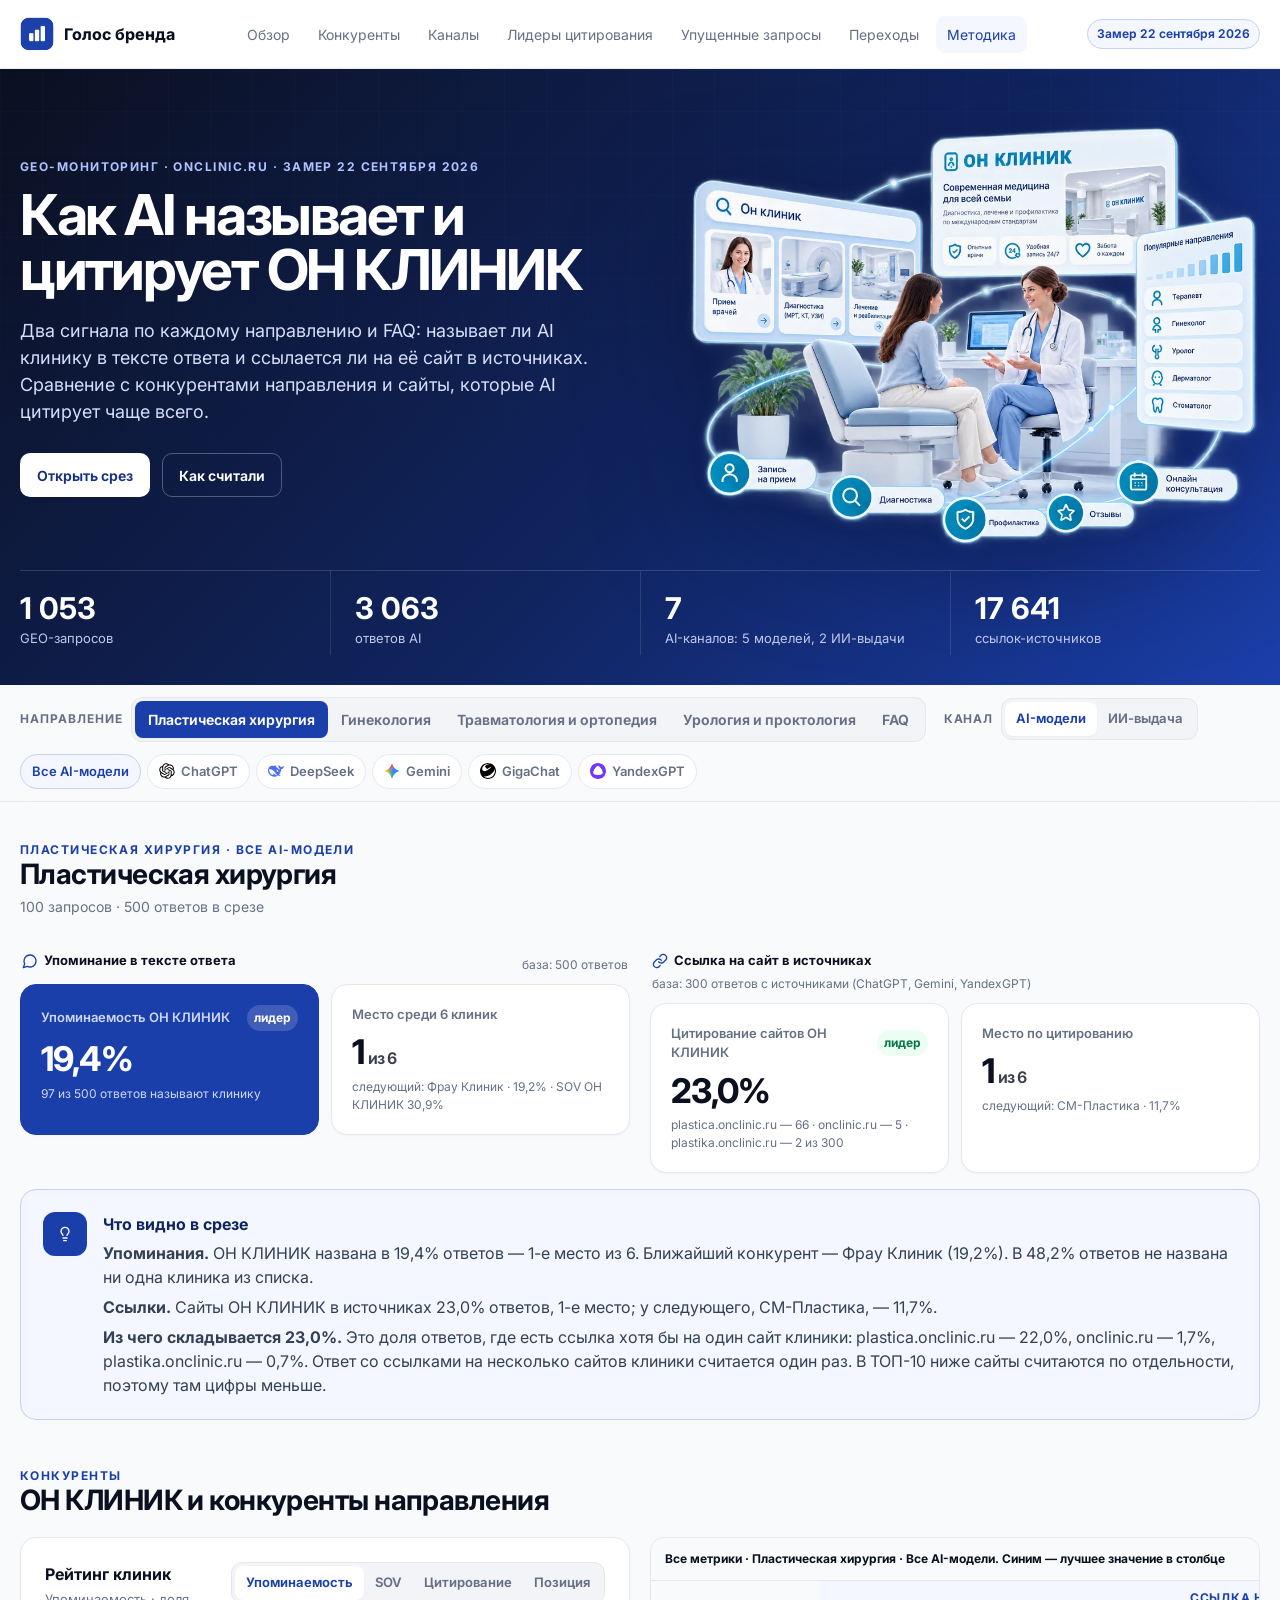
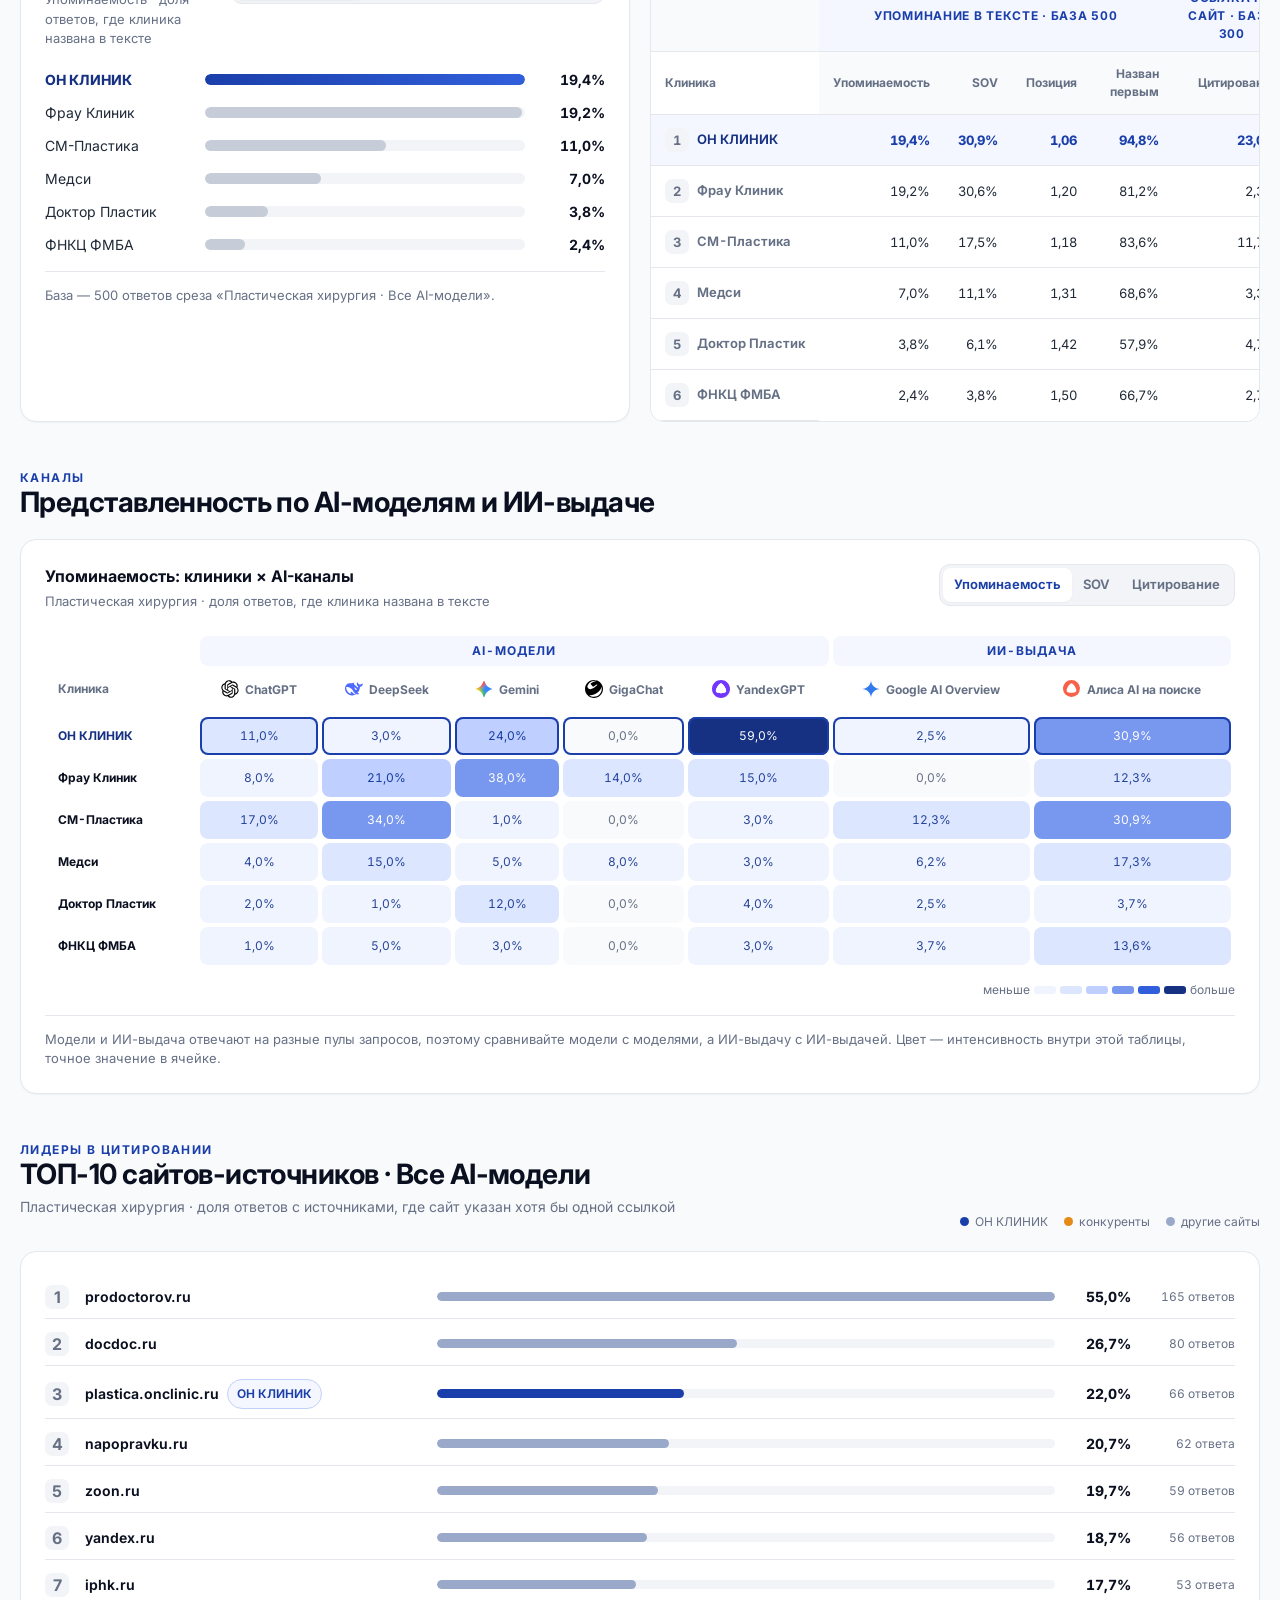
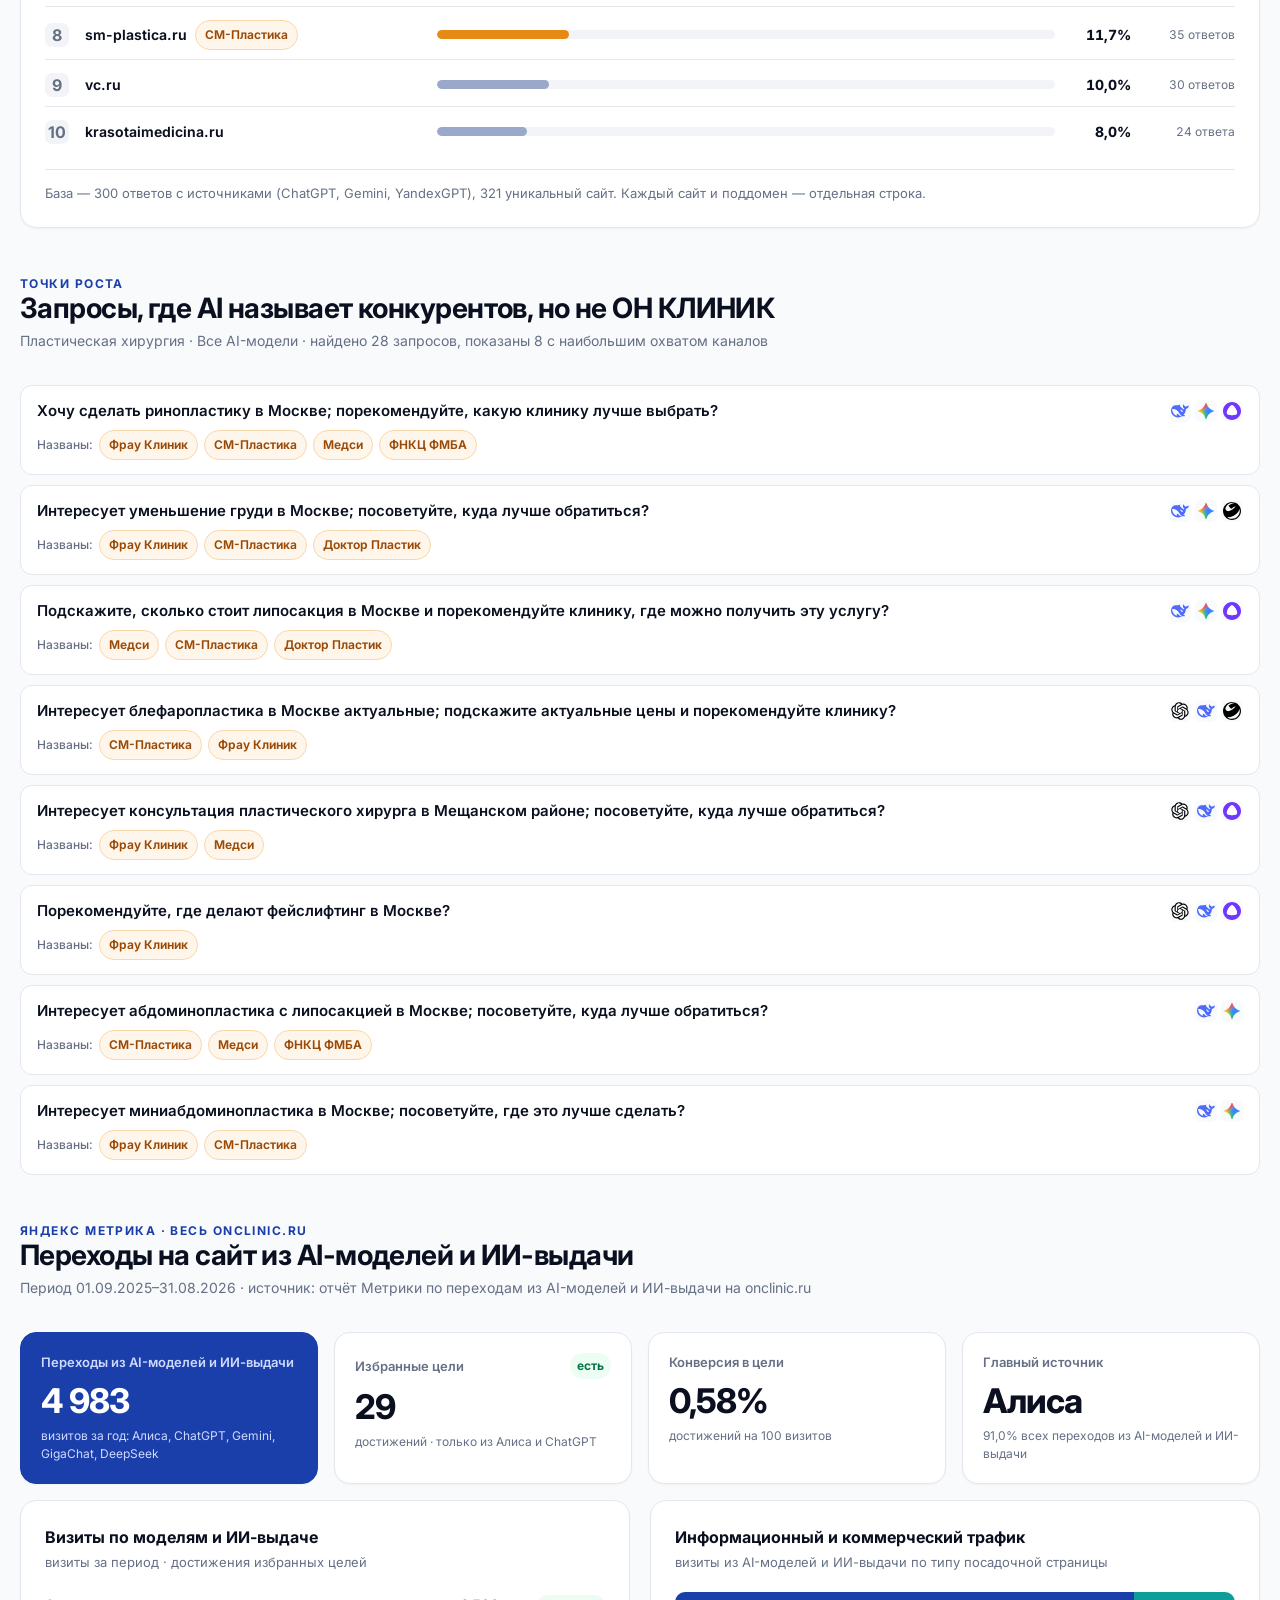
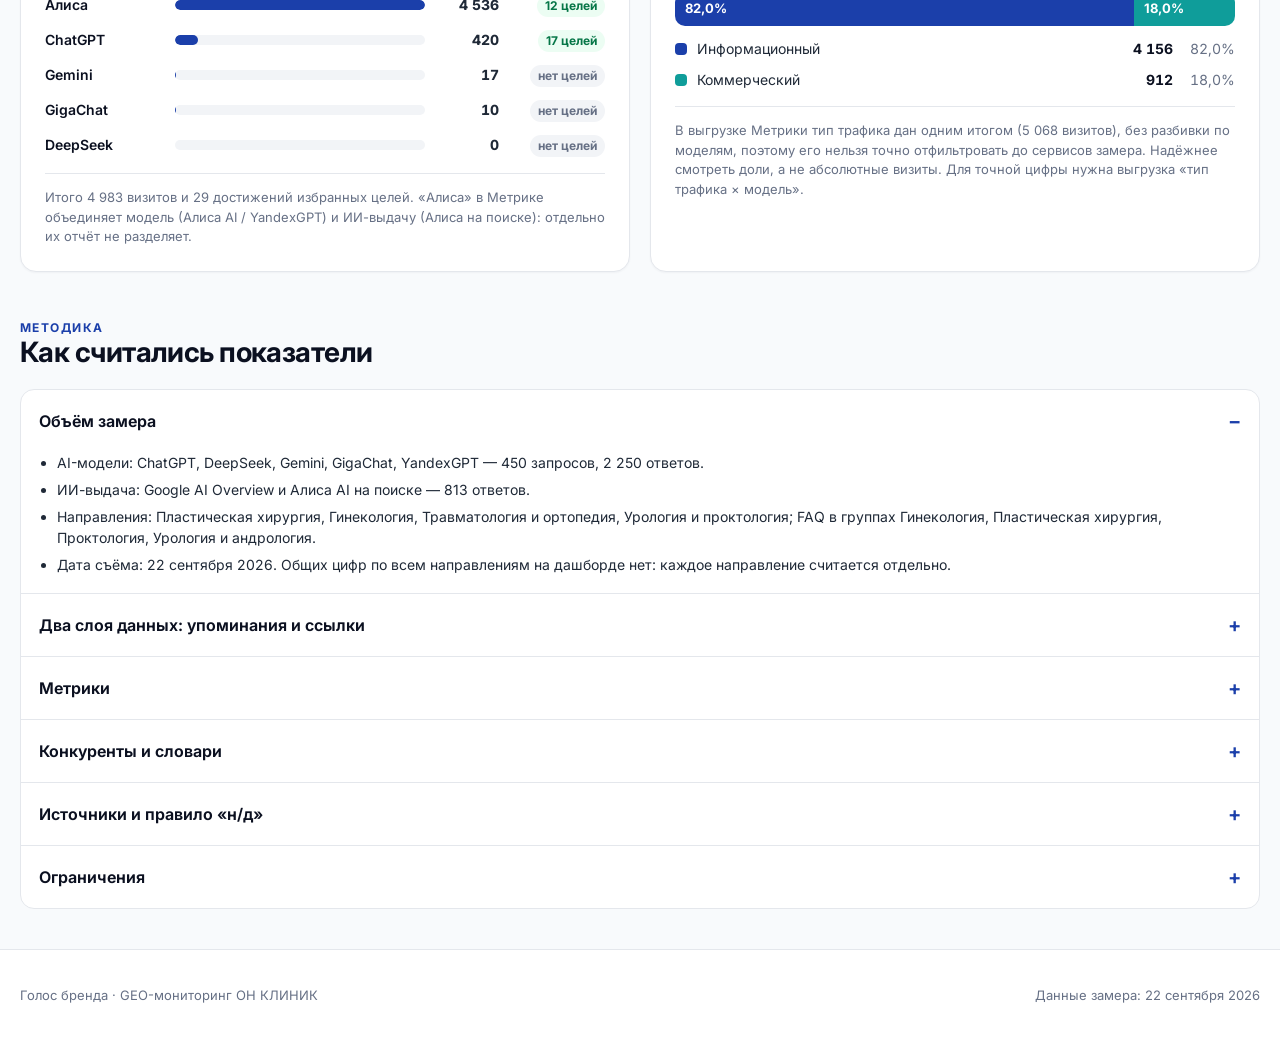
==== commit f6f5aab6: "Убран повтор пояснения под ТОП-10" ====
--- a/docs/index.html
+++ b/docs/index.html
@@ -1559,7 +1559,7 @@
 </footer>
 
 <script>
-window.DASH = {"scopes":{"plastic":{"title":"Пластическая хирургия","brands":["onclinic","frau","smplastica","medsi","doctorplastic","fmba"],"target_label":"plastica.onclinic.ru","hub_label":null,"prompts":{"models":100,"search":113},"cube":{"models":{"n":500,"nc":300,"brands":{"onclinic":{"vis":19.4,"cnt":97,"sov":30.9,"pos":1.06,"first":94.8,"cit":23.0,"citn":69,"hosts":[{"h":"plastica.onclinic.ru","n":66,"p":22.0},{"h":"onclinic.ru","n":5,"p":1.7},{"h":"plastika.onclinic.ru","n":2,"p":0.7}]},"frau":{"vis":19.2,"cnt":96,"sov":30.6,"pos":1.2,"first":81.2,"cit":2.3,"citn":7,"hosts":[{"h":"frauklinik.ru","n":7,"p":2.3}]},"smplastica":{"vis":11.0,"cnt":55,"sov":17.5,"pos":1.18,"first":83.6,"cit":11.7,"citn":35,"hosts":[{"h":"sm-plastica.ru","n":35,"p":11.7}]},"medsi":{"vis":7.0,"cnt":35,"sov":11.1,"pos":1.31,"first":68.6,"cit":3.3,"citn":10,"hosts":[{"h":"medsi.ru","n":10,"p":3.3}]},"doctorplastic":{"vis":3.8,"cnt":19,"sov":6.1,"pos":1.42,"first":57.9,"cit":4.7,"citn":14,"hosts":[{"h":"doctorplastic.ru","n":14,"p":4.7}]},"fmba":{"vis":2.4,"cnt":12,"sov":3.8,"pos":1.5,"first":66.7,"cit":2.7,"citn":8,"hosts":[{"h":"fnkc-fmba.ru","n":8,"p":2.7}]}},"none":48.2,"top":[{"d":"prodoctorov.ru","n":165,"p":55.0,"b":null},{"d":"docdoc.ru","n":80,"p":26.7,"b":null},{"d":"plastica.onclinic.ru","n":66,"p":22.0,"b":"onclinic"},{"d":"napopravku.ru","n":62,"p":20.7,"b":null},{"d":"zoon.ru","n":59,"p":19.7,"b":null},{"d":"yandex.ru","n":56,"p":18.7,"b":null},{"d":"iphk.ru","n":53,"p":17.7,"b":null},{"d":"sm-plastica.ru","n":35,"p":11.7,"b":"smplastica"},{"d":"vc.ru","n":30,"p":10.0,"b":null},{"d":"krasotaimedicina.ru","n":24,"p":8.0,"b":null}],"domains_total":321},"search":{"n":162,"nc":162,"brands":{"onclinic":{"vis":16.7,"cnt":27,"sov":24.5,"pos":1.7,"first":44.4,"cit":38.3,"citn":62,"hosts":[{"h":"plastica.onclinic.ru","n":58,"p":35.8},{"h":"onclinic.ru","n":5,"p":3.1}]},"frau":{"vis":6.2,"cnt":10,"sov":9.1,"pos":1.5,"first":70.0,"cit":15.4,"citn":25,"hosts":[{"h":"frauklinik.ru","n":25,"p":15.4}]},"smplastica":{"vis":21.6,"cnt":35,"sov":31.8,"pos":1.57,"first":60.0,"cit":38.3,"citn":62,"hosts":[{"h":"sm-plastica.ru","n":62,"p":38.3}]},"medsi":{"vis":11.7,"cnt":19,"sov":17.3,"pos":1.32,"first":73.7,"cit":20.4,"citn":33,"hosts":[{"h":"medsi.ru","n":31,"p":19.1},{"h":"spb.medsi.ru","n":3,"p":1.9}]},"doctorplastic":{"vis":3.1,"cnt":5,"sov":4.5,"pos":2.0,"first":40.0,"cit":8.0,"citn":13,"hosts":[{"h":"doctorplastic.ru","n":13,"p":8.0}]},"fmba":{"vis":8.6,"cnt":14,"sov":12.7,"pos":1.79,"first":42.9,"cit":26.5,"citn":43,"hosts":[{"h":"fnkc-fmba.ru","n":43,"p":26.5}]}},"none":61.7,"top":[{"d":"sm-plastica.ru","n":62,"p":38.3,"b":"smplastica"},{"d":"plastica.onclinic.ru","n":58,"p":35.8,"b":"onclinic"},{"d":"plasticheskaya-hirurgiya-spb.ru","n":53,"p":32.7,"b":null},{"d":"iphk.ru","n":51,"p":31.5,"b":null},{"d":"fnkc-fmba.ru","n":43,"p":26.5,"b":"fmba"},{"d":"smclinic.ru","n":41,"p":25.3,"b":"other_brand"},{"d":"docdoc.ru","n":40,"p":24.7,"b":null},{"d":"institutbeauty.ru","n":35,"p":21.6,"b":null},{"d":"medsi.ru","n":31,"p":19.1,"b":"medsi"},{"d":"doct.ru","n":29,"p":17.9,"b":null}],"domains_total":454},"chatgpt":{"n":100,"nc":100,"brands":{"onclinic":{"vis":11.0,"cnt":11,"sov":25.6,"pos":1.09,"first":90.9,"cit":0.0,"citn":0,"hosts":[]},"frau":{"vis":8.0,"cnt":8,"sov":18.6,"pos":1.12,"first":87.5,"cit":0.0,"citn":0,"hosts":[]},"smplastica":{"vis":17.0,"cnt":17,"sov":39.5,"pos":1.0,"first":100.0,"cit":16.0,"citn":16,"hosts":[{"h":"sm-plastica.ru","n":16,"p":16.0}]},"medsi":{"vis":4.0,"cnt":4,"sov":9.3,"pos":1.5,"first":50.0,"cit":3.0,"citn":3,"hosts":[{"h":"medsi.ru","n":3,"p":3.0}]},"doctorplastic":{"vis":2.0,"cnt":2,"sov":4.7,"pos":1.0,"first":100.0,"cit":0.0,"citn":0,"hosts":[]},"fmba":{"vis":1.0,"cnt":1,"sov":2.3,"pos":1.0,"first":100.0,"cit":0.0,"citn":0,"hosts":[]}},"none":61.0,"top":[{"d":"prodoctorov.ru","n":69,"p":69.0,"b":null},{"d":"sm-plastica.ru","n":16,"p":16.0,"b":"smplastica"},{"d":"napopravku.ru","n":16,"p":16.0,"b":null},{"d":"yandex.ru","n":11,"p":11.0,"b":null},{"d":"smclinic.ru","n":8,"p":8.0,"b":"other_brand"},{"d":"hadassah.moscow","n":5,"p":5.0,"b":null},{"d":"iphk.ru","n":5,"p":5.0,"b":null},{"d":"nomosclinic.ru","n":5,"p":5.0,"b":null},{"d":"zoon.ru","n":4,"p":4.0,"b":null},{"d":"westmed.ru","n":4,"p":4.0,"b":null}],"domains_total":66},"deepseek":{"n":100,"nc":0,"brands":{"onclinic":{"vis":3.0,"cnt":3,"sov":3.8,"pos":1.33,"first":66.7,"cit":null,"citn":0,"hosts":[]},"frau":{"vis":21.0,"cnt":21,"sov":26.6,"pos":1.33,"first":66.7,"cit":null,"citn":0,"hosts":[]},"smplastica":{"vis":34.0,"cnt":34,"sov":43.0,"pos":1.15,"first":85.3,"cit":null,"citn":0,"hosts":[]},"medsi":{"vis":15.0,"cnt":15,"sov":19.0,"pos":1.33,"first":66.7,"cit":null,"citn":0,"hosts":[]},"doctorplastic":{"vis":1.0,"cnt":1,"sov":1.3,"pos":1.0,"first":100.0,"cit":null,"citn":0,"hosts":[]},"fmba":{"vis":5.0,"cnt":5,"sov":6.3,"pos":1.0,"first":100.0,"cit":null,"citn":0,"hosts":[]}},"none":39.0,"top":[],"domains_total":0},"gemini":{"n":100,"nc":100,"brands":{"onclinic":{"vis":24.0,"cnt":24,"sov":28.9,"pos":1.12,"first":91.7,"cit":23.0,"citn":23,"hosts":[{"h":"plastica.onclinic.ru","n":20,"p":20.0},{"h":"onclinic.ru","n":3,"p":3.0},{"h":"plastika.onclinic.ru","n":2,"p":2.0}]},"frau":{"vis":38.0,"cnt":38,"sov":45.8,"pos":1.03,"first":97.4,"cit":5.0,"citn":5,"hosts":[{"h":"frauklinik.ru","n":5,"p":5.0}]},"smplastica":{"vis":1.0,"cnt":1,"sov":1.2,"pos":2.0,"first":0.0,"cit":14.0,"citn":14,"hosts":[{"h":"sm-plastica.ru","n":14,"p":14.0}]},"medsi":{"vis":5.0,"cnt":5,"sov":6.0,"pos":1.2,"first":80.0,"cit":6.0,"citn":6,"hosts":[{"h":"medsi.ru","n":6,"p":6.0}]},"doctorplastic":{"vis":12.0,"cnt":12,"sov":14.5,"pos":1.42,"first":58.3,"cit":14.0,"citn":14,"hosts":[{"h":"doctorplastic.ru","n":14,"p":14.0}]},"fmba":{"vis":3.0,"cnt":3,"sov":3.6,"pos":1.67,"first":33.3,"cit":7.0,"citn":7,"hosts":[{"h":"fnkc-fmba.ru","n":7,"p":7.0}]}},"none":29.0,"top":[{"d":"prodoctorov.ru","n":68,"p":68.0,"b":null},{"d":"docdoc.ru","n":59,"p":59.0,"b":null},{"d":"yandex.ru","n":45,"p":45.0,"b":null},{"d":"iphk.ru","n":36,"p":36.0,"b":null},{"d":"napopravku.ru","n":30,"p":30.0,"b":null},{"d":"zoon.ru","n":30,"p":30.0,"b":null},{"d":"vc.ru","n":24,"p":24.0,"b":null},{"d":"pirogovclinic.ru","n":21,"p":21.0,"b":null},{"d":"plastica.onclinic.ru","n":20,"p":20.0,"b":"onclinic"},{"d":"dekaclinic.ru","n":20,"p":20.0,"b":null}],"domains_total":252},"gigachat":{"n":100,"nc":0,"brands":{"onclinic":{"vis":0.0,"cnt":0,"sov":0.0,"pos":null,"first":null,"cit":null,"citn":0,"hosts":[]},"frau":{"vis":14.0,"cnt":14,"sov":63.6,"pos":1.0,"first":100.0,"cit":null,"citn":0,"hosts":[]},"smplastica":{"vis":0.0,"cnt":0,"sov":0.0,"pos":null,"first":null,"cit":null,"citn":0,"hosts":[]},"medsi":{"vis":8.0,"cnt":8,"sov":36.4,"pos":1.0,"first":100.0,"cit":null,"citn":0,"hosts":[]},"doctorplastic":{"vis":0.0,"cnt":0,"sov":0.0,"pos":null,"first":null,"cit":null,"citn":0,"hosts":[]},"fmba":{"vis":0.0,"cnt":0,"sov":0.0,"pos":null,"first":null,"cit":null,"citn":0,"hosts":[]}},"none":78.0,"top":[],"domains_total":0},"yandexgpt":{"n":100,"nc":100,"brands":{"onclinic":{"vis":59.0,"cnt":59,"sov":67.8,"pos":1.02,"first":98.3,"cit":46.0,"citn":46,"hosts":[{"h":"plastica.onclinic.ru","n":46,"p":46.0},{"h":"onclinic.ru","n":2,"p":2.0}]},"frau":{"vis":15.0,"cnt":15,"sov":17.2,"pos":1.67,"first":40.0,"cit":2.0,"citn":2,"hosts":[{"h":"frauklinik.ru","n":2,"p":2.0}]},"smplastica":{"vis":3.0,"cnt":3,"sov":3.4,"pos":2.33,"first":0.0,"cit":5.0,"citn":5,"hosts":[{"h":"sm-plastica.ru","n":5,"p":5.0}]},"medsi":{"vis":3.0,"cnt":3,"sov":3.4,"pos":2.0,"first":0.0,"cit":1.0,"citn":1,"hosts":[{"h":"medsi.ru","n":1,"p":1.0}]},"doctorplastic":{"vis":4.0,"cnt":4,"sov":4.6,"pos":1.75,"first":25.0,"cit":0.0,"citn":0,"hosts":[]},"fmba":{"vis":3.0,"cnt":3,"sov":3.4,"pos":2.33,"first":33.3,"cit":1.0,"citn":1,"hosts":[{"h":"fnkc-fmba.ru","n":1,"p":1.0}]}},"none":34.0,"top":[{"d":"plastica.onclinic.ru","n":46,"p":46.0,"b":"onclinic"},{"d":"prodoctorov.ru","n":28,"p":28.0,"b":null},{"d":"zoon.ru","n":25,"p":25.0,"b":null},{"d":"docdoc.ru","n":20,"p":20.0,"b":null},{"d":"maps.yandex.ru","n":18,"p":18.0,"b":null},{"d":"napopravku.ru","n":16,"p":16.0,"b":null},{"d":"doctu.ru","n":15,"p":15.0,"b":null},{"d":"institutbeauty.ru","n":14,"p":14.0,"b":null},{"d":"kp.ru","n":13,"p":13.0,"b":null},{"d":"iphk.ru","n":12,"p":12.0,"b":null}],"domains_total":85},"google_aio":{"n":81,"nc":81,"brands":{"onclinic":{"vis":2.5,"cnt":2,"sov":9.1,"pos":1.0,"first":100.0,"cit":11.1,"citn":9,"hosts":[{"h":"plastica.onclinic.ru","n":5,"p":6.2},{"h":"onclinic.ru","n":4,"p":4.9}]},"frau":{"vis":0.0,"cnt":0,"sov":0.0,"pos":null,"first":null,"cit":7.4,"citn":6,"hosts":[{"h":"frauklinik.ru","n":6,"p":7.4}]},"smplastica":{"vis":12.3,"cnt":10,"sov":45.5,"pos":1.3,"first":80.0,"cit":19.8,"citn":16,"hosts":[{"h":"sm-plastica.ru","n":16,"p":19.8}]},"medsi":{"vis":6.2,"cnt":5,"sov":22.7,"pos":1.2,"first":80.0,"cit":12.3,"citn":10,"hosts":[{"h":"medsi.ru","n":10,"p":12.3}]},"doctorplastic":{"vis":2.5,"cnt":2,"sov":9.1,"pos":1.5,"first":50.0,"cit":11.1,"citn":9,"hosts":[{"h":"doctorplastic.ru","n":9,"p":11.1}]},"fmba":{"vis":3.7,"cnt":3,"sov":13.6,"pos":1.33,"first":66.7,"cit":17.3,"citn":14,"hosts":[{"h":"fnkc-fmba.ru","n":14,"p":17.3}]}},"none":79.0,"top":[{"d":"docdoc.ru","n":24,"p":29.6,"b":null},{"d":"smclinic.ru","n":20,"p":24.7,"b":"other_brand"},{"d":"sm-plastica.ru","n":16,"p":19.8,"b":"smplastica"},{"d":"mamadeti.ru","n":14,"p":17.3,"b":null},{"d":"fnkc-fmba.ru","n":14,"p":17.3,"b":"fmba"},{"d":"medial-clinica.ru","n":13,"p":16.0,"b":null},{"d":"beauty-trend.ru","n":12,"p":14.8,"b":null},{"d":"medsi.ru","n":10,"p":12.3,"b":"medsi"},{"d":"doctorplastic.ru","n":9,"p":11.1,"b":"doctorplastic"},{"d":"iphk.ru","n":9,"p":11.1,"b":null}],"domains_total":271},"alice":{"n":81,"nc":81,"brands":{"onclinic":{"vis":30.9,"cnt":25,"sov":28.4,"pos":1.76,"first":40.0,"cit":65.4,"citn":53,"hosts":[{"h":"plastica.onclinic.ru","n":53,"p":65.4},{"h":"onclinic.ru","n":1,"p":1.2}]},"frau":{"vis":12.3,"cnt":10,"sov":11.4,"pos":1.5,"first":70.0,"cit":23.5,"citn":19,"hosts":[{"h":"frauklinik.ru","n":19,"p":23.5}]},"smplastica":{"vis":30.9,"cnt":25,"sov":28.4,"pos":1.68,"first":52.0,"cit":56.8,"citn":46,"hosts":[{"h":"sm-plastica.ru","n":46,"p":56.8}]},"medsi":{"vis":17.3,"cnt":14,"sov":15.9,"pos":1.36,"first":71.4,"cit":28.4,"citn":23,"hosts":[{"h":"medsi.ru","n":21,"p":25.9},{"h":"spb.medsi.ru","n":3,"p":3.7}]},"doctorplastic":{"vis":3.7,"cnt":3,"sov":3.4,"pos":2.33,"first":33.3,"cit":4.9,"citn":4,"hosts":[{"h":"doctorplastic.ru","n":4,"p":4.9}]},"fmba":{"vis":13.6,"cnt":11,"sov":12.5,"pos":1.91,"first":36.4,"cit":35.8,"citn":29,"hosts":[{"h":"fnkc-fmba.ru","n":29,"p":35.8}]}},"none":44.4,"top":[{"d":"plastica.onclinic.ru","n":53,"p":65.4,"b":"onclinic"},{"d":"plasticheskaya-hirurgiya-spb.ru","n":49,"p":60.5,"b":null},{"d":"sm-plastica.ru","n":46,"p":56.8,"b":"smplastica"},{"d":"iphk.ru","n":42,"p":51.9,"b":null},{"d":"institutbeauty.ru","n":32,"p":39.5,"b":null},{"d":"fnkc-fmba.ru","n":29,"p":35.8,"b":"fmba"},{"d":"doct.ru","n":27,"p":33.3,"b":null},{"d":"yamed.ru","n":23,"p":28.4,"b":null},{"d":"klinikabudzdorov.ru","n":22,"p":27.2,"b":null},{"d":"medsi.ru","n":21,"p":25.9,"b":"medsi"}],"domains_total":274}},"gaps":{"models":{"list":[{"q":"Хочу сделать ринопластику в Москве; порекомендуйте, какую клинику лучше выбрать?","n":5,"ch":["deepseek","gemini","yandexgpt"],"comp":["frau","smplastica","medsi","fmba"],"w":5},{"q":"Интересует уменьшение груди в Москве; посоветуйте, куда лучше обратиться?","n":5,"ch":["deepseek","gemini","gigachat"],"comp":["frau","smplastica","doctorplastic"],"w":4},{"q":"Подскажите, сколько стоит липосакция в Москве и порекомендуйте клинику, где можно получить эту услугу?","n":5,"ch":["deepseek","gemini","yandexgpt"],"comp":["medsi","smplastica","doctorplastic"],"w":4},{"q":"Интересует блефаропластика в Москве актуальные; подскажите актуальные цены и порекомендуйте клинику?","n":5,"ch":["chatgpt","deepseek","gigachat"],"comp":["smplastica","frau"],"w":3},{"q":"Интересует консультация пластического хирурга в Мещанском районе; посоветуйте, куда лучше обратиться?","n":5,"ch":["chatgpt","deepseek","yandexgpt"],"comp":["frau","medsi"],"w":3},{"q":"Порекомендуйте, где делают фейслифтинг в Москве?","n":5,"ch":["chatgpt","deepseek","yandexgpt"],"comp":["frau"],"w":3},{"q":"Интересует абдоминопластика с липосакцией в Москве; посоветуйте, куда лучше обратиться?","n":5,"ch":["deepseek","gemini"],"comp":["smplastica","medsi","fmba"],"w":3},{"q":"Интересует миниабдоминопластика в Москве; посоветуйте, где это лучше сделать?","n":5,"ch":["deepseek","gemini"],"comp":["frau","smplastica"],"w":3}],"total":28},"search":{"list":[{"q":"подтяжка лица","n":2,"ch":["google_aio","alice"],"comp":["smplastica","medsi","fmba"],"w":4},{"q":"подтяжка лица в москве","n":2,"ch":["google_aio","alice"],"comp":["smplastica","doctorplastic","frau"],"w":3},{"q":"smas лифтинг","n":2,"ch":["google_aio","alice"],"comp":["medsi","fmba"],"w":3},{"q":"круговая подтяжка лица","n":2,"ch":["alice"],"comp":["frau","smplastica","medsi","fmba"],"w":4},{"q":"подтяжка груди цена","n":2,"ch":["alice"],"comp":["smplastica","medsi","doctorplastic"],"w":3},{"q":"пластика ушей","n":1,"ch":["alice"],"comp":["smplastica","medsi","fmba"],"w":3},{"q":"фейслифтинг","n":1,"ch":["alice"],"comp":["frau","smplastica","medsi"],"w":3},{"q":"липосакция боков","n":2,"ch":["alice"],"comp":["smplastica","fmba"],"w":2}],"total":26}}},"gyn":{"title":"Гинекология","brands":["onclinic","smclinic","fmba","fdoctor","chudo","medsi"],"target_label":"onclinic.ru","hub_label":"onclinic.ru/ginekologiya/","prompts":{"models":100,"search":144},"cube":{"models":{"n":500,"nc":300,"brands":{"onclinic":{"vis":20.2,"cnt":101,"sov":20.1,"pos":1.43,"first":67.3,"cit":30.3,"citn":91,"hosts":[{"h":"onclinic.ru","n":91,"p":30.3}]},"smclinic":{"vis":32.6,"cnt":163,"sov":32.4,"pos":1.35,"first":66.9,"cit":25.0,"citn":75,"hosts":[{"h":"smclinic.ru","n":75,"p":25.0}]},"fmba":{"vis":1.6,"cnt":8,"sov":1.6,"pos":1.62,"first":62.5,"cit":5.0,"citn":15,"hosts":[{"h":"fnkc-fmba.ru","n":15,"p":5.0}]},"fdoctor":{"vis":5.2,"cnt":26,"sov":5.2,"pos":1.31,"first":73.1,"cit":3.7,"citn":11,"hosts":[{"h":"fdoctor.ru","n":11,"p":3.7}]},"chudo":{"vis":6.2,"cnt":31,"sov":6.2,"pos":1.61,"first":54.8,"cit":0.0,"citn":0,"hosts":[]},"medsi":{"vis":34.8,"cnt":174,"sov":34.6,"pos":1.34,"first":69.0,"cit":18.0,"citn":54,"hosts":[{"h":"medsi.ru","n":50,"p":16.7},{"h":"vestnik.medsi.ru","n":2,"p":0.7},{"h":"volgograd.medsi.ru","n":2,"p":0.7},{"h":"saransk.medsi.ru","n":1,"p":0.3}]}},"hub":{"n":4,"p":1.3},"none":32.4,"top":[{"d":"prodoctorov.ru","n":159,"p":53.0,"b":null},{"d":"docdoc.ru","n":96,"p":32.0,"b":null},{"d":"onclinic.ru","n":91,"p":30.3,"b":"onclinic"},{"d":"napopravku.ru","n":88,"p":29.3,"b":null},{"d":"smclinic.ru","n":75,"p":25.0,"b":"smclinic"},{"d":"medsi.ru","n":50,"p":16.7,"b":"medsi"},{"d":"mamadeti.ru","n":48,"p":16.0,"b":null},{"d":"zoon.ru","n":37,"p":12.3,"b":null},{"d":"krasotaimedicina.ru","n":31,"p":10.3,"b":null},{"d":"yandex.ru","n":23,"p":7.7,"b":null}],"domains_total":411},"search":{"n":182,"nc":182,"brands":{"onclinic":{"vis":18.1,"cnt":33,"sov":28.9,"pos":1.33,"first":66.7,"cit":41.2,"citn":75,"hosts":[{"h":"onclinic.ru","n":72,"p":39.6},{"h":"plastica.onclinic.ru","n":3,"p":1.6}]},"smclinic":{"vis":21.4,"cnt":39,"sov":34.2,"pos":1.23,"first":82.1,"cit":36.3,"citn":66,"hosts":[{"h":"smclinic.ru","n":65,"p":35.7},{"h":"ivanovo.smclinic.ru","n":1,"p":0.5}]},"fmba":{"vis":12.1,"cnt":22,"sov":19.3,"pos":1.5,"first":59.1,"cit":24.7,"citn":45,"hosts":[{"h":"fnkc-fmba.ru","n":45,"p":24.7}]},"fdoctor":{"vis":1.1,"cnt":2,"sov":1.8,"pos":2.0,"first":50.0,"cit":9.9,"citn":18,"hosts":[{"h":"fdoctor.ru","n":18,"p":9.9}]},"chudo":{"vis":0.5,"cnt":1,"sov":0.9,"pos":1.0,"first":100.0,"cit":0.0,"citn":0,"hosts":[]},"medsi":{"vis":9.3,"cnt":17,"sov":14.9,"pos":1.76,"first":47.1,"cit":13.7,"citn":25,"hosts":[{"h":"medsi.ru","n":18,"p":9.9},{"h":"spb.medsi.ru","n":5,"p":2.7},{"h":"volgograd.medsi.ru","n":4,"p":2.2},{"h":"nn.medsi.ru","n":1,"p":0.5}]}},"hub":{"n":0,"p":0.0},"none":57.7,"top":[{"d":"onclinic.ru","n":72,"p":39.6,"b":"onclinic"},{"d":"smclinic.ru","n":65,"p":35.7,"b":"smclinic"},{"d":"fnkc-fmba.ru","n":45,"p":24.7,"b":"fmba"},{"d":"medcentrservis.ru","n":41,"p":22.5,"b":null},{"d":"doct.ru","n":32,"p":17.6,"b":null},{"d":"medicina.ru","n":30,"p":16.5,"b":null},{"d":"mamadeti.ru","n":28,"p":15.4,"b":null},{"d":"docdoc.ru","n":24,"p":13.2,"b":null},{"d":"fomin-clinic.ru","n":21,"p":11.5,"b":null},{"d":"centr-hirurgii.ru","n":21,"p":11.5,"b":null}],"domains_total":616},"chatgpt":{"n":100,"nc":100,"brands":{"onclinic":{"vis":8.0,"cnt":8,"sov":11.9,"pos":1.38,"first":62.5,"cit":4.0,"citn":4,"hosts":[{"h":"onclinic.ru","n":4,"p":4.0}]},"smclinic":{"vis":30.0,"cnt":30,"sov":44.8,"pos":1.3,"first":73.3,"cit":20.0,"citn":20,"hosts":[{"h":"smclinic.ru","n":20,"p":20.0}]},"fmba":{"vis":4.0,"cnt":4,"sov":6.0,"pos":1.25,"first":75.0,"cit":3.0,"citn":3,"hosts":[{"h":"fnkc-fmba.ru","n":3,"p":3.0}]},"fdoctor":{"vis":0.0,"cnt":0,"sov":0.0,"pos":null,"first":null,"cit":0.0,"citn":0,"hosts":[]},"chudo":{"vis":2.0,"cnt":2,"sov":3.0,"pos":1.5,"first":50.0,"cit":0.0,"citn":0,"hosts":[]},"medsi":{"vis":23.0,"cnt":23,"sov":34.3,"pos":1.26,"first":73.9,"cit":19.0,"citn":19,"hosts":[{"h":"medsi.ru","n":17,"p":17.0},{"h":"vestnik.medsi.ru","n":2,"p":2.0},{"h":"saransk.medsi.ru","n":1,"p":1.0}]}},"hub":{"n":0,"p":0.0},"none":52.0,"top":[{"d":"prodoctorov.ru","n":65,"p":65.0,"b":null},{"d":"smclinic.ru","n":20,"p":20.0,"b":"smclinic"},{"d":"medsi.ru","n":17,"p":17.0,"b":"medsi"},{"d":"sklif.mos.ru","n":16,"p":16.0,"b":null},{"d":"napopravku.ru","n":11,"p":11.0,"b":null},{"d":"hadassah.moscow","n":9,"p":9.0,"b":null},{"d":"yandex.ru","n":6,"p":6.0,"b":null},{"d":"onclinic.ru","n":4,"p":4.0,"b":"onclinic"},{"d":"gutaclinic.ru","n":4,"p":4.0,"b":null},{"d":"medicina.ru","n":4,"p":4.0,"b":null}],"domains_total":112},"deepseek":{"n":100,"nc":0,"brands":{"onclinic":{"vis":8.0,"cnt":8,"sov":5.8,"pos":2.75,"first":12.5,"cit":null,"citn":0,"hosts":[]},"smclinic":{"vis":67.0,"cnt":67,"sov":48.6,"pos":1.37,"first":65.7,"cit":null,"citn":0,"hosts":[]},"fmba":{"vis":0.0,"cnt":0,"sov":0.0,"pos":null,"first":null,"cit":null,"citn":0,"hosts":[]},"fdoctor":{"vis":4.0,"cnt":4,"sov":2.9,"pos":1.25,"first":75.0,"cit":null,"citn":0,"hosts":[]},"chudo":{"vis":1.0,"cnt":1,"sov":0.7,"pos":4.0,"first":0.0,"cit":null,"citn":0,"hosts":[]},"medsi":{"vis":58.0,"cnt":58,"sov":42.0,"pos":1.45,"first":56.9,"cit":null,"citn":0,"hosts":[]}},"hub":{"n":0,"p":null},"none":19.0,"top":[],"domains_total":0},"gemini":{"n":100,"nc":100,"brands":{"onclinic":{"vis":32.0,"cnt":32,"sov":21.3,"pos":1.69,"first":40.6,"cit":36.0,"citn":36,"hosts":[{"h":"onclinic.ru","n":36,"p":36.0}]},"smclinic":{"vis":51.0,"cnt":51,"sov":34.0,"pos":1.33,"first":66.7,"cit":45.0,"citn":45,"hosts":[{"h":"smclinic.ru","n":45,"p":45.0}]},"fmba":{"vis":3.0,"cnt":3,"sov":2.0,"pos":2.33,"first":33.3,"cit":10.0,"citn":10,"hosts":[{"h":"fnkc-fmba.ru","n":10,"p":10.0}]},"fdoctor":{"vis":4.0,"cnt":4,"sov":2.7,"pos":2.0,"first":25.0,"cit":10.0,"citn":10,"hosts":[{"h":"fdoctor.ru","n":10,"p":10.0}]},"chudo":{"vis":10.0,"cnt":10,"sov":6.7,"pos":1.9,"first":40.0,"cit":0.0,"citn":0,"hosts":[]},"medsi":{"vis":50.0,"cnt":50,"sov":33.3,"pos":1.4,"first":68.0,"cit":31.0,"citn":31,"hosts":[{"h":"medsi.ru","n":29,"p":29.0},{"h":"volgograd.medsi.ru","n":2,"p":2.0}]}},"hub":{"n":1,"p":1.0},"none":13.0,"top":[{"d":"prodoctorov.ru","n":68,"p":68.0,"b":null},{"d":"docdoc.ru","n":65,"p":65.0,"b":null},{"d":"napopravku.ru","n":55,"p":55.0,"b":null},{"d":"smclinic.ru","n":45,"p":45.0,"b":"smclinic"},{"d":"mamadeti.ru","n":43,"p":43.0,"b":null},{"d":"onclinic.ru","n":36,"p":36.0,"b":"onclinic"},{"d":"medsi.ru","n":29,"p":29.0,"b":"medsi"},{"d":"yandex.ru","n":17,"p":17.0,"b":null},{"d":"zoon.ru","n":16,"p":16.0,"b":null},{"d":"fomin-clinic.ru","n":15,"p":15.0,"b":null}],"domains_total":317},"gigachat":{"n":100,"nc":0,"brands":{"onclinic":{"vis":0.0,"cnt":0,"sov":0.0,"pos":null,"first":null,"cit":null,"citn":0,"hosts":[]},"smclinic":{"vis":1.0,"cnt":1,"sov":1.8,"pos":2.0,"first":0.0,"cit":null,"citn":0,"hosts":[]},"fmba":{"vis":0.0,"cnt":0,"sov":0.0,"pos":null,"first":null,"cit":null,"citn":0,"hosts":[]},"fdoctor":{"vis":15.0,"cnt":15,"sov":26.8,"pos":1.2,"first":80.0,"cit":null,"citn":0,"hosts":[]},"chudo":{"vis":4.0,"cnt":4,"sov":7.1,"pos":1.0,"first":100.0,"cit":null,"citn":0,"hosts":[]},"medsi":{"vis":36.0,"cnt":36,"sov":64.3,"pos":1.14,"first":86.1,"cit":null,"citn":0,"hosts":[]}},"hub":{"n":0,"p":null},"none":53.0,"top":[],"domains_total":0},"yandexgpt":{"n":100,"nc":100,"brands":{"onclinic":{"vis":53.0,"cnt":53,"sov":57.6,"pos":1.08,"first":92.5,"cit":51.0,"citn":51,"hosts":[{"h":"onclinic.ru","n":51,"p":51.0}]},"smclinic":{"vis":14.0,"cnt":14,"sov":15.2,"pos":1.36,"first":64.3,"cit":10.0,"citn":10,"hosts":[{"h":"smclinic.ru","n":10,"p":10.0}]},"fmba":{"vis":1.0,"cnt":1,"sov":1.1,"pos":1.0,"first":100.0,"cit":2.0,"citn":2,"hosts":[{"h":"fnkc-fmba.ru","n":2,"p":2.0}]},"fdoctor":{"vis":3.0,"cnt":3,"sov":3.3,"pos":1.0,"first":100.0,"cit":1.0,"citn":1,"hosts":[{"h":"fdoctor.ru","n":1,"p":1.0}]},"chudo":{"vis":14.0,"cnt":14,"sov":15.2,"pos":1.43,"first":57.1,"cit":0.0,"citn":0,"hosts":[]},"medsi":{"vis":7.0,"cnt":7,"sov":7.6,"pos":1.29,"first":71.4,"cit":4.0,"citn":4,"hosts":[{"h":"medsi.ru","n":4,"p":4.0}]}},"hub":{"n":3,"p":3.0},"none":25.0,"top":[{"d":"onclinic.ru","n":51,"p":51.0,"b":"onclinic"},{"d":"docdoc.ru","n":30,"p":30.0,"b":null},{"d":"prodoctorov.ru","n":26,"p":26.0,"b":null},{"d":"napopravku.ru","n":22,"p":22.0,"b":null},{"d":"krasotaimedicina.ru","n":22,"p":22.0,"b":null},{"d":"zoon.ru","n":21,"p":21.0,"b":null},{"d":"maps.yandex.ru","n":18,"p":18.0,"b":null},{"d":"doctu.ru","n":13,"p":13.0,"b":null},{"d":"ya-zdorova.ru","n":11,"p":11.0,"b":null},{"d":"smclinic.ru","n":10,"p":10.0,"b":"smclinic"}],"domains_total":104},"google_aio":{"n":91,"nc":91,"brands":{"onclinic":{"vis":6.6,"cnt":6,"sov":13.6,"pos":1.33,"first":66.7,"cit":31.9,"citn":29,"hosts":[{"h":"onclinic.ru","n":26,"p":28.6},{"h":"plastica.onclinic.ru","n":3,"p":3.3}]},"smclinic":{"vis":24.2,"cnt":22,"sov":50.0,"pos":1.14,"first":86.4,"cit":38.5,"citn":35,"hosts":[{"h":"smclinic.ru","n":34,"p":37.4},{"h":"ivanovo.smclinic.ru","n":1,"p":1.1}]},"fmba":{"vis":7.7,"cnt":7,"sov":15.9,"pos":1.14,"first":85.7,"cit":18.7,"citn":17,"hosts":[{"h":"fnkc-fmba.ru","n":17,"p":18.7}]},"fdoctor":{"vis":1.1,"cnt":1,"sov":2.3,"pos":1.0,"first":100.0,"cit":4.4,"citn":4,"hosts":[{"h":"fdoctor.ru","n":4,"p":4.4}]},"chudo":{"vis":0.0,"cnt":0,"sov":0.0,"pos":null,"first":null,"cit":0.0,"citn":0,"hosts":[]},"medsi":{"vis":8.8,"cnt":8,"sov":18.2,"pos":1.38,"first":75.0,"cit":13.2,"citn":12,"hosts":[{"h":"medsi.ru","n":8,"p":8.8},{"h":"spb.medsi.ru","n":2,"p":2.2},{"h":"nn.medsi.ru","n":1,"p":1.1},{"h":"volgograd.medsi.ru","n":1,"p":1.1}]}},"hub":{"n":0,"p":0.0},"none":60.4,"top":[{"d":"smclinic.ru","n":34,"p":37.4,"b":"smclinic"},{"d":"onclinic.ru","n":26,"p":28.6,"b":"onclinic"},{"d":"fnkc-fmba.ru","n":17,"p":18.7,"b":"fmba"},{"d":"docdoc.ru","n":17,"p":18.7,"b":null},{"d":"med.ru","n":13,"p":14.3,"b":null},{"d":"mamadeti.ru","n":12,"p":13.2,"b":null},{"d":"medcentrservis.ru","n":11,"p":12.1,"b":null},{"d":"medicina.ru","n":10,"p":11.0,"b":null},{"d":"doct.ru","n":8,"p":8.8,"b":null},{"d":"medsi.ru","n":8,"p":8.8,"b":"medsi"}],"domains_total":325},"alice":{"n":91,"nc":91,"brands":{"onclinic":{"vis":29.7,"cnt":27,"sov":38.6,"pos":1.33,"first":66.7,"cit":50.5,"citn":46,"hosts":[{"h":"onclinic.ru","n":46,"p":50.5}]},"smclinic":{"vis":18.7,"cnt":17,"sov":24.3,"pos":1.35,"first":76.5,"cit":34.1,"citn":31,"hosts":[{"h":"smclinic.ru","n":31,"p":34.1}]},"fmba":{"vis":16.5,"cnt":15,"sov":21.4,"pos":1.67,"first":46.7,"cit":30.8,"citn":28,"hosts":[{"h":"fnkc-fmba.ru","n":28,"p":30.8}]},"fdoctor":{"vis":1.1,"cnt":1,"sov":1.4,"pos":3.0,"first":0.0,"cit":15.4,"citn":14,"hosts":[{"h":"fdoctor.ru","n":14,"p":15.4}]},"chudo":{"vis":1.1,"cnt":1,"sov":1.4,"pos":1.0,"first":100.0,"cit":0.0,"citn":0,"hosts":[]},"medsi":{"vis":9.9,"cnt":9,"sov":12.9,"pos":2.11,"first":22.2,"cit":14.3,"citn":13,"hosts":[{"h":"medsi.ru","n":10,"p":11.0},{"h":"spb.medsi.ru","n":3,"p":3.3},{"h":"volgograd.medsi.ru","n":3,"p":3.3}]}},"hub":{"n":0,"p":0.0},"none":54.9,"top":[{"d":"onclinic.ru","n":46,"p":50.5,"b":"onclinic"},{"d":"smclinic.ru","n":31,"p":34.1,"b":"smclinic"},{"d":"medcentrservis.ru","n":30,"p":33.0,"b":null},{"d":"fnkc-fmba.ru","n":28,"p":30.8,"b":"fmba"},{"d":"doct.ru","n":24,"p":26.4,"b":null},{"d":"medicina.ru","n":20,"p":22.0,"b":null},{"d":"unclinic.ru","n":19,"p":20.9,"b":null},{"d":"centr-hirurgii.ru","n":18,"p":19.8,"b":null},{"d":"klinikabudzdorov.ru","n":18,"p":19.8,"b":null},{"d":"fomin-clinic.ru","n":17,"p":18.7,"b":null}],"domains_total":428}},"gaps":{"models":{"list":[{"q":"Интересует комплексное обследование для женщин в Москве где пройти платно; порекомендуйте, куда лучше обратиться?","n":5,"ch":["chatgpt","deepseek","gemini","gigachat","yandexgpt"],"comp":["smclinic","medsi","chudo","fdoctor","fmba"],"w":9},{"q":"Интересует ведение беременности в Москве стоимость программы; порекомендуйте, куда лучше обратиться?","n":5,"ch":["chatgpt","deepseek","gemini","gigachat","yandexgpt"],"comp":["chudo","smclinic","fdoctor","medsi"],"w":8},{"q":"Интересует гинекологическое обследование в Москве; посоветуйте, где лучше записаться?","n":5,"ch":["chatgpt","deepseek","gemini","gigachat","yandexgpt"],"comp":["medsi","smclinic","fdoctor","chudo"],"w":8},{"q":"Интересует гистероскопия матки в Москве где пройти платно; порекомендуйте, куда лучше обратиться?","n":5,"ch":["chatgpt","deepseek","gemini","gigachat","yandexgpt"],"comp":["smclinic","medsi","chudo"],"w":7},{"q":"Где получить консультацию гинеколога в Москве?","n":5,"ch":["deepseek","gemini","gigachat","yandexgpt"],"comp":["medsi","smclinic","fdoctor"],"w":7},{"q":"Интересует диагностическая лапароскопия в Москве; подскажите стоимость и порекомендуйте, куда лучше обратиться?","n":5,"ch":["chatgpt","deepseek","gemini","gigachat"],"comp":["smclinic","medsi","chudo"],"w":7},{"q":"Интересует лечение полипа эндометрия в Москве; подскажите стоимость и порекомендуйте, куда лучше обратиться?","n":5,"ch":["chatgpt","deepseek","gemini","yandexgpt"],"comp":["smclinic","medsi"],"w":7},{"q":"Порекомендуйте, где записаться на консультацию гинеколога в Москве?","n":5,"ch":["deepseek","gemini","gigachat","yandexgpt"],"comp":["medsi","smclinic","fdoctor","chudo"],"w":7}],"total":29},"search":{"list":[{"q":"гистеросальпингография","n":2,"ch":["google_aio","alice"],"comp":["fmba","medsi"],"w":3},{"q":"комплексное обследование для женщин","n":2,"ch":["google_aio","alice"],"comp":["smclinic","fmba"],"w":3},{"q":"леваторопластика","n":2,"ch":["google_aio","alice"],"comp":["smclinic"],"w":2},{"q":"расширенная кольпоскопия","n":1,"ch":["alice"],"comp":["smclinic","fmba","medsi"],"w":3},{"q":"платная гинекология","n":1,"ch":["alice"],"comp":["smclinic","fmba","fdoctor"],"w":3},{"q":"запись к травматологу-ортопеду","n":1,"ch":["google_aio"],"comp":["smclinic","fmba"],"w":2},{"q":"лигирование геморроидальных узлов","n":1,"ch":["google_aio"],"comp":["smclinic","fmba"],"w":2},{"q":"ректороманоскопия прямой кишки","n":1,"ch":["google_aio"],"comp":["smclinic","medsi"],"w":2}],"total":36}}},"trauma":{"title":"Травматология и ортопедия","brands":["onclinic","smclinic","fmba","fdoctor","chudo","medsi"],"target_label":"onclinic.ru","hub_label":null,"prompts":{"models":100,"search":124},"cube":{"models":{"n":500,"nc":300,"brands":{"onclinic":{"vis":16.0,"cnt":80,"sov":15.2,"pos":1.56,"first":57.5,"cit":22.0,"citn":66,"hosts":[{"h":"onclinic.ru","n":66,"p":22.0},{"h":"baby.onclinic.ru","n":1,"p":0.3}]},"smclinic":{"vis":35.2,"cnt":176,"sov":33.5,"pos":1.28,"first":73.9,"cit":17.3,"citn":52,"hosts":[{"h":"smclinic.ru","n":52,"p":17.3}]},"fmba":{"vis":6.4,"cnt":32,"sov":6.1,"pos":1.41,"first":71.9,"cit":9.7,"citn":29,"hosts":[{"h":"fnkc-fmba.ru","n":29,"p":9.7}]},"fdoctor":{"vis":7.0,"cnt":35,"sov":6.7,"pos":1.77,"first":45.7,"cit":5.3,"citn":16,"hosts":[{"h":"fdoctor.ru","n":16,"p":5.3}]},"chudo":{"vis":4.2,"cnt":21,"sov":4.0,"pos":2.05,"first":38.1,"cit":0.0,"citn":0,"hosts":[]},"medsi":{"vis":36.2,"cnt":181,"sov":34.5,"pos":1.5,"first":55.2,"cit":19.3,"citn":58,"hosts":[{"h":"medsi.ru","n":57,"p":19.0},{"h":"spb.medsi.ru","n":1,"p":0.3}]}},"none":35.4,"top":[{"d":"prodoctorov.ru","n":167,"p":55.7,"b":null},{"d":"docdoc.ru","n":116,"p":38.7,"b":null},{"d":"napopravku.ru","n":80,"p":26.7,"b":null},{"d":"onclinic.ru","n":66,"p":22.0,"b":"onclinic"},{"d":"medsi.ru","n":57,"p":19.0,"b":"medsi"},{"d":"smclinic.ru","n":52,"p":17.3,"b":"smclinic"},{"d":"yandex.ru","n":47,"p":15.7,"b":null},{"d":"zoon.ru","n":42,"p":14.0,"b":null},{"d":"cito-priorov.ru","n":38,"p":12.7,"b":null},{"d":"emcmos.ru","n":31,"p":10.3,"b":null}],"domains_total":300},"search":{"n":186,"nc":186,"brands":{"onclinic":{"vis":10.2,"cnt":19,"sov":19.0,"pos":1.58,"first":57.9,"cit":23.7,"citn":44,"hosts":[{"h":"onclinic.ru","n":44,"p":23.7},{"h":"plastica.onclinic.ru","n":1,"p":0.5}]},"smclinic":{"vis":16.1,"cnt":30,"sov":30.0,"pos":1.33,"first":66.7,"cit":26.3,"citn":49,"hosts":[{"h":"smclinic.ru","n":48,"p":25.8},{"h":"ivanovo.smclinic.ru","n":1,"p":0.5}]},"fmba":{"vis":15.1,"cnt":28,"sov":28.0,"pos":1.18,"first":85.7,"cit":33.3,"citn":62,"hosts":[{"h":"fnkc-fmba.ru","n":62,"p":33.3}]},"fdoctor":{"vis":1.6,"cnt":3,"sov":3.0,"pos":2.33,"first":0.0,"cit":9.7,"citn":18,"hosts":[{"h":"fdoctor.ru","n":18,"p":9.7}]},"chudo":{"vis":1.1,"cnt":2,"sov":2.0,"pos":1.5,"first":50.0,"cit":0.0,"citn":0,"hosts":[]},"medsi":{"vis":9.7,"cnt":18,"sov":18.0,"pos":1.06,"first":94.4,"cit":16.7,"citn":31,"hosts":[{"h":"medsi.ru","n":26,"p":14.0},{"h":"spb.medsi.ru","n":3,"p":1.6},{"h":"ufa.medsi.ru","n":2,"p":1.1},{"h":"volgograd.medsi.ru","n":1,"p":0.5}]}},"none":60.8,"top":[{"d":"fnkc-fmba.ru","n":62,"p":33.3,"b":"fmba"},{"d":"smclinic.ru","n":48,"p":25.8,"b":"smclinic"},{"d":"emcmos.ru","n":47,"p":25.3,"b":null},{"d":"docdoc.ru","n":47,"p":25.3,"b":null},{"d":"onclinic.ru","n":44,"p":23.7,"b":"onclinic"},{"d":"klinikabudzdorov.ru","n":40,"p":21.5,"b":null},{"d":"yusupovs.com","n":39,"p":21.0,"b":null},{"d":"centr-hirurgii.ru","n":38,"p":20.4,"b":null},{"d":"prodoctorov.ru","n":32,"p":17.2,"b":null},{"d":"medicina.ru","n":29,"p":15.6,"b":null}],"domains_total":560},"chatgpt":{"n":100,"nc":100,"brands":{"onclinic":{"vis":10.0,"cnt":10,"sov":16.9,"pos":1.2,"first":80.0,"cit":5.0,"citn":5,"hosts":[{"h":"onclinic.ru","n":5,"p":5.0}]},"smclinic":{"vis":21.0,"cnt":21,"sov":35.6,"pos":1.52,"first":57.1,"cit":15.0,"citn":15,"hosts":[{"h":"smclinic.ru","n":15,"p":15.0}]},"fmba":{"vis":2.0,"cnt":2,"sov":3.4,"pos":1.0,"first":100.0,"cit":0.0,"citn":0,"hosts":[]},"fdoctor":{"vis":0.0,"cnt":0,"sov":0.0,"pos":null,"first":null,"cit":0.0,"citn":0,"hosts":[]},"chudo":{"vis":0.0,"cnt":0,"sov":0.0,"pos":null,"first":null,"cit":0.0,"citn":0,"hosts":[]},"medsi":{"vis":26.0,"cnt":26,"sov":44.1,"pos":1.19,"first":80.8,"cit":23.0,"citn":23,"hosts":[{"h":"medsi.ru","n":23,"p":23.0}]}},"none":57.0,"top":[{"d":"prodoctorov.ru","n":62,"p":62.0,"b":null},{"d":"sklif.mos.ru","n":25,"p":25.0,"b":null},{"d":"medsi.ru","n":23,"p":23.0,"b":"medsi"},{"d":"smclinic.ru","n":15,"p":15.0,"b":"smclinic"},{"d":"yandex.ru","n":10,"p":10.0,"b":null},{"d":"kdc4.mos.ru","n":9,"p":9.0,"b":null},{"d":"hadassah.moscow","n":8,"p":8.0,"b":null},{"d":"napopravku.ru","n":7,"p":7.0,"b":null},{"d":"botkinmoscow.ru","n":6,"p":6.0,"b":null},{"d":"onclinic.ru","n":5,"p":5.0,"b":"onclinic"}],"domains_total":63},"deepseek":{"n":100,"nc":0,"brands":{"onclinic":{"vis":2.0,"cnt":2,"sov":1.3,"pos":2.5,"first":0.0,"cit":null,"citn":0,"hosts":[]},"smclinic":{"vis":80.0,"cnt":80,"sov":53.7,"pos":1.15,"first":85.0,"cit":null,"citn":0,"hosts":[]},"fmba":{"vis":4.0,"cnt":4,"sov":2.7,"pos":1.0,"first":100.0,"cit":null,"citn":0,"hosts":[]},"fdoctor":{"vis":4.0,"cnt":4,"sov":2.7,"pos":1.25,"first":75.0,"cit":null,"citn":0,"hosts":[]},"chudo":{"vis":2.0,"cnt":2,"sov":1.3,"pos":2.0,"first":50.0,"cit":null,"citn":0,"hosts":[]},"medsi":{"vis":57.0,"cnt":57,"sov":38.3,"pos":1.93,"first":15.8,"cit":null,"citn":0,"hosts":[]}},"none":15.0,"top":[],"domains_total":0},"gemini":{"n":100,"nc":100,"brands":{"onclinic":{"vis":33.0,"cnt":33,"sov":21.6,"pos":2.0,"first":30.3,"cit":30.0,"citn":30,"hosts":[{"h":"onclinic.ru","n":30,"p":30.0}]},"smclinic":{"vis":40.0,"cnt":40,"sov":26.1,"pos":1.27,"first":75.0,"cit":30.0,"citn":30,"hosts":[{"h":"smclinic.ru","n":30,"p":30.0}]},"fmba":{"vis":18.0,"cnt":18,"sov":11.8,"pos":1.39,"first":72.2,"cit":27.0,"citn":27,"hosts":[{"h":"fnkc-fmba.ru","n":27,"p":27.0}]},"fdoctor":{"vis":13.0,"cnt":13,"sov":8.5,"pos":2.46,"first":15.4,"cit":16.0,"citn":16,"hosts":[{"h":"fdoctor.ru","n":16,"p":16.0}]},"chudo":{"vis":9.0,"cnt":9,"sov":5.9,"pos":2.44,"first":22.2,"cit":0.0,"citn":0,"hosts":[]},"medsi":{"vis":40.0,"cnt":40,"sov":26.1,"pos":1.55,"first":52.5,"cit":27.0,"citn":27,"hosts":[{"h":"medsi.ru","n":26,"p":26.0},{"h":"spb.medsi.ru","n":1,"p":1.0}]}},"none":22.0,"top":[{"d":"prodoctorov.ru","n":81,"p":81.0,"b":null},{"d":"docdoc.ru","n":79,"p":79.0,"b":null},{"d":"napopravku.ru","n":48,"p":48.0,"b":null},{"d":"yandex.ru","n":37,"p":37.0,"b":null},{"d":"cito-priorov.ru","n":33,"p":33.0,"b":null},{"d":"smclinic.ru","n":30,"p":30.0,"b":"smclinic"},{"d":"onclinic.ru","n":30,"p":30.0,"b":"onclinic"},{"d":"zoon.ru","n":28,"p":28.0,"b":null},{"d":"fnkc-fmba.ru","n":27,"p":27.0,"b":"fmba"},{"d":"medsi.ru","n":26,"p":26.0,"b":"medsi"}],"domains_total":247},"gigachat":{"n":100,"nc":0,"brands":{"onclinic":{"vis":0.0,"cnt":0,"sov":0.0,"pos":null,"first":null,"cit":null,"citn":0,"hosts":[]},"smclinic":{"vis":19.0,"cnt":19,"sov":21.8,"pos":1.42,"first":57.9,"cit":null,"citn":0,"hosts":[]},"fmba":{"vis":2.0,"cnt":2,"sov":2.3,"pos":2.5,"first":0.0,"cit":null,"citn":0,"hosts":[]},"fdoctor":{"vis":17.0,"cnt":17,"sov":19.5,"pos":1.35,"first":64.7,"cit":null,"citn":0,"hosts":[]},"chudo":{"vis":1.0,"cnt":1,"sov":1.1,"pos":2.0,"first":0.0,"cit":null,"citn":0,"hosts":[]},"medsi":{"vis":48.0,"cnt":48,"sov":55.2,"pos":1.1,"first":89.6,"cit":null,"citn":0,"hosts":[]}},"none":35.0,"top":[],"domains_total":0},"yandexgpt":{"n":100,"nc":100,"brands":{"onclinic":{"vis":35.0,"cnt":35,"sov":45.5,"pos":1.2,"first":80.0,"cit":31.0,"citn":31,"hosts":[{"h":"onclinic.ru","n":31,"p":31.0},{"h":"baby.onclinic.ru","n":1,"p":1.0}]},"smclinic":{"vis":16.0,"cnt":16,"sov":20.8,"pos":1.5,"first":56.2,"cit":7.0,"citn":7,"hosts":[{"h":"smclinic.ru","n":7,"p":7.0}]},"fmba":{"vis":6.0,"cnt":6,"sov":7.8,"pos":1.5,"first":66.7,"cit":2.0,"citn":2,"hosts":[{"h":"fnkc-fmba.ru","n":2,"p":2.0}]},"fdoctor":{"vis":1.0,"cnt":1,"sov":1.3,"pos":2.0,"first":0.0,"cit":0.0,"citn":0,"hosts":[]},"chudo":{"vis":9.0,"cnt":9,"sov":11.7,"pos":1.67,"first":55.6,"cit":0.0,"citn":0,"hosts":[]},"medsi":{"vis":10.0,"cnt":10,"sov":13.0,"pos":1.5,"first":60.0,"cit":8.0,"citn":8,"hosts":[{"h":"medsi.ru","n":8,"p":8.0}]}},"none":48.0,"top":[{"d":"docdoc.ru","n":36,"p":36.0,"b":null},{"d":"onclinic.ru","n":31,"p":31.0,"b":"onclinic"},{"d":"napopravku.ru","n":25,"p":25.0,"b":null},{"d":"prodoctorov.ru","n":24,"p":24.0,"b":null},{"d":"zoon.ru","n":14,"p":14.0,"b":null},{"d":"maps.yandex.ru","n":13,"p":13.0,"b":null},{"d":"krasotaimedicina.ru","n":12,"p":12.0,"b":null},{"d":"openclinics.ru","n":11,"p":11.0,"b":null},{"d":"doctu.ru","n":10,"p":10.0,"b":null},{"d":"emcmos.ru","n":9,"p":9.0,"b":null}],"domains_total":89},"google_aio":{"n":93,"nc":93,"brands":{"onclinic":{"vis":5.4,"cnt":5,"sov":11.9,"pos":1.2,"first":80.0,"cit":11.8,"citn":11,"hosts":[{"h":"onclinic.ru","n":11,"p":11.8},{"h":"plastica.onclinic.ru","n":1,"p":1.1}]},"smclinic":{"vis":15.1,"cnt":14,"sov":33.3,"pos":1.21,"first":78.6,"cit":19.4,"citn":18,"hosts":[{"h":"smclinic.ru","n":17,"p":18.3},{"h":"ivanovo.smclinic.ru","n":1,"p":1.1}]},"fmba":{"vis":7.5,"cnt":7,"sov":16.7,"pos":1.0,"first":100.0,"cit":16.1,"citn":15,"hosts":[{"h":"fnkc-fmba.ru","n":15,"p":16.1}]},"fdoctor":{"vis":3.2,"cnt":3,"sov":7.1,"pos":2.33,"first":0.0,"cit":3.2,"citn":3,"hosts":[{"h":"fdoctor.ru","n":3,"p":3.2}]},"chudo":{"vis":1.1,"cnt":1,"sov":2.4,"pos":2.0,"first":0.0,"cit":0.0,"citn":0,"hosts":[]},"medsi":{"vis":12.9,"cnt":12,"sov":28.6,"pos":1.0,"first":100.0,"cit":18.3,"citn":17,"hosts":[{"h":"medsi.ru","n":15,"p":16.1},{"h":"ufa.medsi.ru","n":2,"p":2.2},{"h":"volgograd.medsi.ru","n":1,"p":1.1}]}},"none":63.4,"top":[{"d":"docdoc.ru","n":25,"p":26.9,"b":null},{"d":"smclinic.ru","n":17,"p":18.3,"b":"smclinic"},{"d":"medsi.ru","n":15,"p":16.1,"b":"medsi"},{"d":"fnkc-fmba.ru","n":15,"p":16.1,"b":"fmba"},{"d":"prodoctorov.ru","n":14,"p":15.1,"b":null},{"d":"med.ru","n":12,"p":12.9,"b":null},{"d":"centr-hirurgii.ru","n":12,"p":12.9,"b":null},{"d":"onclinic.ru","n":11,"p":11.8,"b":"onclinic"},{"d":"medicina.ru","n":10,"p":10.8,"b":null},{"d":"emcmos.ru","n":9,"p":9.7,"b":null}],"domains_total":319},"alice":{"n":93,"nc":93,"brands":{"onclinic":{"vis":15.1,"cnt":14,"sov":24.1,"pos":1.71,"first":50.0,"cit":35.5,"citn":33,"hosts":[{"h":"onclinic.ru","n":33,"p":35.5}]},"smclinic":{"vis":17.2,"cnt":16,"sov":27.6,"pos":1.44,"first":56.2,"cit":33.3,"citn":31,"hosts":[{"h":"smclinic.ru","n":31,"p":33.3}]},"fmba":{"vis":22.6,"cnt":21,"sov":36.2,"pos":1.24,"first":81.0,"cit":50.5,"citn":47,"hosts":[{"h":"fnkc-fmba.ru","n":47,"p":50.5}]},"fdoctor":{"vis":0.0,"cnt":0,"sov":0.0,"pos":null,"first":null,"cit":16.1,"citn":15,"hosts":[{"h":"fdoctor.ru","n":15,"p":16.1}]},"chudo":{"vis":1.1,"cnt":1,"sov":1.7,"pos":1.0,"first":100.0,"cit":0.0,"citn":0,"hosts":[]},"medsi":{"vis":6.5,"cnt":6,"sov":10.3,"pos":1.17,"first":83.3,"cit":15.1,"citn":14,"hosts":[{"h":"medsi.ru","n":11,"p":11.8},{"h":"spb.medsi.ru","n":3,"p":3.2}]}},"none":58.1,"top":[{"d":"fnkc-fmba.ru","n":47,"p":50.5,"b":"fmba"},{"d":"emcmos.ru","n":38,"p":40.9,"b":null},{"d":"yusupovs.com","n":37,"p":39.8,"b":null},{"d":"klinikabudzdorov.ru","n":36,"p":38.7,"b":null},{"d":"onclinic.ru","n":33,"p":35.5,"b":"onclinic"},{"d":"smclinic.ru","n":31,"p":33.3,"b":"smclinic"},{"d":"centr-hirurgii.ru","n":26,"p":28.0,"b":null},{"d":"docdoc.ru","n":22,"p":23.7,"b":null},{"d":"openclinics.ru","n":19,"p":20.4,"b":null},{"d":"medicina.ru","n":19,"p":20.4,"b":null}],"domains_total":354}},"gaps":{"models":{"list":[{"q":"Подскажите, как записаться на платный прием травматолога-ортопеда в Москве?","n":5,"ch":["chatgpt","deepseek","gemini","gigachat","yandexgpt"],"comp":["smclinic","medsi","fdoctor","fmba"],"w":10},{"q":"Порекомендуйте, где в Москве записаться на артроскопию голеностопного сустава?","n":5,"ch":["chatgpt","deepseek","gemini","gigachat","yandexgpt"],"comp":["smclinic","medsi","fmba"],"w":7},{"q":"Где пройти лечение плоскостопия у взрослых в Москве?","n":5,"ch":["deepseek","gemini","gigachat","yandexgpt"],"comp":["smclinic","medsi","fdoctor"],"w":8},{"q":"Где в Москве делают шов мениска?","n":5,"ch":["chatgpt","deepseek","gemini","gigachat"],"comp":["smclinic","medsi","fmba","fdoctor"],"w":7},{"q":"Интересует консультация ортопеда в Москве; подскажите стоимость и порекомендуйте, где лучше записаться?","n":5,"ch":["chatgpt","deepseek","gemini","gigachat"],"comp":["smclinic","medsi","fdoctor"],"w":7},{"q":"Интересует клиники где сделать пластику ПКС в Москве; порекомендуйте, куда лучше обратиться?","n":5,"ch":["chatgpt","deepseek","gemini","gigachat"],"comp":["medsi","smclinic","fmba"],"w":6},{"q":"Интересует лечение разрыва мениска в Москве; подскажите стоимость и порекомендуйте, куда лучше обратиться?","n":5,"ch":["chatgpt","deepseek","gemini","yandexgpt"],"comp":["medsi","smclinic","fmba"],"w":6},{"q":"Интересует остеосинтез в Москве; порекомендуйте, где это делают, и подскажите стоимость?","n":5,"ch":["chatgpt","deepseek","gemini","yandexgpt"],"comp":["smclinic","medsi","fmba"],"w":6}],"total":44},"search":{"list":[{"q":"плазмотерапия суставов","n":2,"ch":["google_aio","alice"],"comp":["smclinic","chudo","fmba"],"w":4},{"q":"остеосинтез цена","n":2,"ch":["google_aio","alice"],"comp":["smclinic","fdoctor","medsi"],"w":4},{"q":"эндопротезирование суставов","n":2,"ch":["google_aio","alice"],"comp":["medsi","smclinic","fmba"],"w":3},{"q":"ортопед стопы","n":2,"ch":["google_aio","alice"],"comp":["medsi","fmba"],"w":2},{"q":"ортопед по стопе","n":2,"ch":["google_aio","alice"],"comp":["medsi","smclinic"],"w":2},{"q":"операция на крестообразной связке","n":2,"ch":["google_aio","alice"],"comp":["fmba"],"w":2},{"q":"консультация травматолога","n":2,"ch":["google_aio","alice"],"comp":["smclinic","medsi"],"w":2},{"q":"интимная контурная пластика","n":1,"ch":["google_aio"],"comp":["smclinic","medsi"],"w":2}],"total":44}}},"uro":{"title":"Урология и проктология","brands":["onclinic","smclinic","fmba","fdoctor","chudo","medsi"],"target_label":"onclinic.ru","hub_label":null,"prompts":{"models":100,"search":136},"cube":{"models":{"n":500,"nc":300,"brands":{"onclinic":{"vis":18.6,"cnt":93,"sov":15.5,"pos":1.59,"first":61.3,"cit":20.3,"citn":61,"hosts":[{"h":"onclinic.ru","n":61,"p":20.3}]},"smclinic":{"vis":42.6,"cnt":213,"sov":35.5,"pos":1.26,"first":75.6,"cit":35.0,"citn":105,"hosts":[{"h":"smclinic.ru","n":105,"p":35.0}]},"fmba":{"vis":3.2,"cnt":16,"sov":2.7,"pos":1.25,"first":75.0,"cit":3.0,"citn":9,"hosts":[{"h":"fnkc-fmba.ru","n":9,"p":3.0}]},"fdoctor":{"vis":8.0,"cnt":40,"sov":6.7,"pos":1.93,"first":35.0,"cit":5.3,"citn":16,"hosts":[{"h":"fdoctor.ru","n":16,"p":5.3}]},"chudo":{"vis":6.2,"cnt":31,"sov":5.2,"pos":2.06,"first":25.8,"cit":0.0,"citn":0,"hosts":[]},"medsi":{"vis":41.4,"cnt":207,"sov":34.5,"pos":1.54,"first":51.2,"cit":18.3,"citn":55,"hosts":[{"h":"medsi.ru","n":53,"p":17.7},{"h":"spb.medsi.ru","n":1,"p":0.3},{"h":"saransk.medsi.ru","n":1,"p":0.3}]}},"none":28.4,"top":[{"d":"prodoctorov.ru","n":155,"p":51.7,"b":null},{"d":"smclinic.ru","n":105,"p":35.0,"b":"smclinic"},{"d":"docdoc.ru","n":104,"p":34.7,"b":null},{"d":"napopravku.ru","n":73,"p":24.3,"b":null},{"d":"onclinic.ru","n":61,"p":20.3,"b":"onclinic"},{"d":"medsi.ru","n":53,"p":17.7,"b":"medsi"},{"d":"yandex.ru","n":36,"p":12.0,"b":null},{"d":"krasotaimedicina.ru","n":36,"p":12.0,"b":null},{"d":"zoon.ru","n":35,"p":11.7,"b":null},{"d":"kdc.clinic","n":32,"p":10.7,"b":null}],"domains_total":355},"search":{"n":183,"nc":183,"brands":{"onclinic":{"vis":16.9,"cnt":31,"sov":24.6,"pos":1.65,"first":51.6,"cit":37.7,"citn":69,"hosts":[{"h":"onclinic.ru","n":68,"p":37.2},{"h":"plastica.onclinic.ru","n":1,"p":0.5}]},"smclinic":{"vis":23.0,"cnt":42,"sov":33.3,"pos":1.24,"first":81.0,"cit":51.4,"citn":94,"hosts":[{"h":"smclinic.ru","n":94,"p":51.4},{"h":"ivanovo.smclinic.ru","n":1,"p":0.5}]},"fmba":{"vis":15.3,"cnt":28,"sov":22.2,"pos":1.43,"first":60.7,"cit":27.3,"citn":50,"hosts":[{"h":"fnkc-fmba.ru","n":50,"p":27.3}]},"fdoctor":{"vis":2.2,"cnt":4,"sov":3.2,"pos":2.0,"first":25.0,"cit":10.4,"citn":19,"hosts":[{"h":"fdoctor.ru","n":19,"p":10.4}]},"chudo":{"vis":1.6,"cnt":3,"sov":2.4,"pos":1.33,"first":66.7,"cit":0.0,"citn":0,"hosts":[]},"medsi":{"vis":9.8,"cnt":18,"sov":14.3,"pos":1.56,"first":55.6,"cit":17.5,"citn":32,"hosts":[{"h":"medsi.ru","n":28,"p":15.3},{"h":"spb.medsi.ru","n":5,"p":2.7},{"h":"perm.medsi.ru","n":1,"p":0.5}]}},"none":56.3,"top":[{"d":"smclinic.ru","n":94,"p":51.4,"b":"smclinic"},{"d":"onclinic.ru","n":68,"p":37.2,"b":"onclinic"},{"d":"fnkc-fmba.ru","n":50,"p":27.3,"b":"fmba"},{"d":"doct.ru","n":40,"p":21.9,"b":null},{"d":"klinikabudzdorov.ru","n":34,"p":18.6,"b":null},{"d":"polyclinika.ru","n":33,"p":18.0,"b":null},{"d":"docdoc.ru","n":33,"p":18.0,"b":null},{"d":"medsi.ru","n":28,"p":15.3,"b":"medsi"},{"d":"lit-clinic.ru","n":28,"p":15.3,"b":null},{"d":"centr-hirurgii.ru","n":27,"p":14.8,"b":null}],"domains_total":529},"chatgpt":{"n":100,"nc":100,"brands":{"onclinic":{"vis":8.0,"cnt":8,"sov":11.6,"pos":1.12,"first":87.5,"cit":3.0,"citn":3,"hosts":[{"h":"onclinic.ru","n":3,"p":3.0}]},"smclinic":{"vis":38.0,"cnt":38,"sov":55.1,"pos":1.21,"first":81.6,"cit":32.0,"citn":32,"hosts":[{"h":"smclinic.ru","n":32,"p":32.0}]},"fmba":{"vis":2.0,"cnt":2,"sov":2.9,"pos":1.5,"first":50.0,"cit":1.0,"citn":1,"hosts":[{"h":"fnkc-fmba.ru","n":1,"p":1.0}]},"fdoctor":{"vis":2.0,"cnt":2,"sov":2.9,"pos":1.5,"first":50.0,"cit":1.0,"citn":1,"hosts":[{"h":"fdoctor.ru","n":1,"p":1.0}]},"chudo":{"vis":1.0,"cnt":1,"sov":1.4,"pos":2.0,"first":0.0,"cit":0.0,"citn":0,"hosts":[]},"medsi":{"vis":18.0,"cnt":18,"sov":26.1,"pos":1.5,"first":50.0,"cit":16.0,"citn":16,"hosts":[{"h":"medsi.ru","n":15,"p":15.0},{"h":"saransk.medsi.ru","n":1,"p":1.0}]}},"none":51.0,"top":[{"d":"prodoctorov.ru","n":53,"p":53.0,"b":null},{"d":"smclinic.ru","n":32,"p":32.0,"b":"smclinic"},{"d":"medsi.ru","n":15,"p":15.0,"b":"medsi"},{"d":"napopravku.ru","n":12,"p":12.0,"b":null},{"d":"sklif.mos.ru","n":11,"p":11.0,"b":null},{"d":"gutaclinic.ru","n":8,"p":8.0,"b":null},{"d":"botkinmoscow.ru","n":7,"p":7.0,"b":null},{"d":"hadassah.moscow","n":7,"p":7.0,"b":null},{"d":"proctocentr.ru","n":6,"p":6.0,"b":null},{"d":"yandex.ru","n":5,"p":5.0,"b":null}],"domains_total":82},"deepseek":{"n":100,"nc":0,"brands":{"onclinic":{"vis":10.0,"cnt":10,"sov":5.8,"pos":2.7,"first":20.0,"cit":null,"citn":0,"hosts":[]},"smclinic":{"vis":79.0,"cnt":79,"sov":45.9,"pos":1.24,"first":77.2,"cit":null,"citn":0,"hosts":[]},"fmba":{"vis":0.0,"cnt":0,"sov":0.0,"pos":null,"first":null,"cit":null,"citn":0,"hosts":[]},"fdoctor":{"vis":9.0,"cnt":9,"sov":5.2,"pos":2.78,"first":0.0,"cit":null,"citn":0,"hosts":[]},"chudo":{"vis":1.0,"cnt":1,"sov":0.6,"pos":3.0,"first":0.0,"cit":null,"citn":0,"hosts":[]},"medsi":{"vis":73.0,"cnt":73,"sov":42.4,"pos":1.68,"first":32.9,"cit":null,"citn":0,"hosts":[]}},"none":13.0,"top":[],"domains_total":0},"gemini":{"n":100,"nc":100,"brands":{"onclinic":{"vis":31.0,"cnt":31,"sov":17.6,"pos":1.84,"first":48.4,"cit":21.0,"citn":21,"hosts":[{"h":"onclinic.ru","n":21,"p":21.0}]},"smclinic":{"vis":59.0,"cnt":59,"sov":33.5,"pos":1.29,"first":74.6,"cit":53.0,"citn":53,"hosts":[{"h":"smclinic.ru","n":53,"p":53.0}]},"fmba":{"vis":7.0,"cnt":7,"sov":4.0,"pos":1.14,"first":85.7,"cit":7.0,"citn":7,"hosts":[{"h":"fnkc-fmba.ru","n":7,"p":7.0}]},"fdoctor":{"vis":8.0,"cnt":8,"sov":4.5,"pos":2.38,"first":12.5,"cit":14.0,"citn":14,"hosts":[{"h":"fdoctor.ru","n":14,"p":14.0}]},"chudo":{"vis":22.0,"cnt":22,"sov":12.5,"pos":2.23,"first":18.2,"cit":0.0,"citn":0,"hosts":[]},"medsi":{"vis":49.0,"cnt":49,"sov":27.8,"pos":1.67,"first":44.9,"cit":37.0,"citn":37,"hosts":[{"h":"medsi.ru","n":36,"p":36.0},{"h":"spb.medsi.ru","n":1,"p":1.0}]}},"none":8.0,"top":[{"d":"prodoctorov.ru","n":77,"p":77.0,"b":null},{"d":"docdoc.ru","n":76,"p":76.0,"b":null},{"d":"smclinic.ru","n":53,"p":53.0,"b":"smclinic"},{"d":"napopravku.ru","n":50,"p":50.0,"b":null},{"d":"medsi.ru","n":36,"p":36.0,"b":"medsi"},{"d":"yandex.ru","n":31,"p":31.0,"b":null},{"d":"doct.ru","n":25,"p":25.0,"b":null},{"d":"proctocentr.ru","n":21,"p":21.0,"b":null},{"d":"onclinic.ru","n":21,"p":21.0,"b":"onclinic"},{"d":"zoon.ru","n":21,"p":21.0,"b":null}],"domains_total":287},"gigachat":{"n":100,"nc":0,"brands":{"onclinic":{"vis":0.0,"cnt":0,"sov":0.0,"pos":null,"first":null,"cit":null,"citn":0,"hosts":[]},"smclinic":{"vis":10.0,"cnt":10,"sov":11.5,"pos":1.7,"first":30.0,"cit":null,"citn":0,"hosts":[]},"fmba":{"vis":2.0,"cnt":2,"sov":2.3,"pos":1.5,"first":50.0,"cit":null,"citn":0,"hosts":[]},"fdoctor":{"vis":18.0,"cnt":18,"sov":20.7,"pos":1.44,"first":55.6,"cit":null,"citn":0,"hosts":[]},"chudo":{"vis":0.0,"cnt":0,"sov":0.0,"pos":null,"first":null,"cit":null,"citn":0,"hosts":[]},"medsi":{"vis":57.0,"cnt":57,"sov":65.5,"pos":1.12,"first":87.7,"cit":null,"citn":0,"hosts":[]}},"none":36.0,"top":[],"domains_total":0},"yandexgpt":{"n":100,"nc":100,"brands":{"onclinic":{"vis":44.0,"cnt":44,"sov":45.8,"pos":1.25,"first":75.0,"cit":37.0,"citn":37,"hosts":[{"h":"onclinic.ru","n":37,"p":37.0}]},"smclinic":{"vis":27.0,"cnt":27,"sov":28.1,"pos":1.19,"first":81.5,"cit":20.0,"citn":20,"hosts":[{"h":"smclinic.ru","n":20,"p":20.0}]},"fmba":{"vis":5.0,"cnt":5,"sov":5.2,"pos":1.2,"first":80.0,"cit":1.0,"citn":1,"hosts":[{"h":"fnkc-fmba.ru","n":1,"p":1.0}]},"fdoctor":{"vis":3.0,"cnt":3,"sov":3.1,"pos":1.33,"first":66.7,"cit":1.0,"citn":1,"hosts":[{"h":"fdoctor.ru","n":1,"p":1.0}]},"chudo":{"vis":7.0,"cnt":7,"sov":7.3,"pos":1.43,"first":57.1,"cit":0.0,"citn":0,"hosts":[]},"medsi":{"vis":10.0,"cnt":10,"sov":10.4,"pos":2.2,"first":10.0,"cit":2.0,"citn":2,"hosts":[{"h":"medsi.ru","n":2,"p":2.0}]}},"none":34.0,"top":[{"d":"onclinic.ru","n":37,"p":37.0,"b":"onclinic"},{"d":"docdoc.ru","n":27,"p":27.0,"b":null},{"d":"prodoctorov.ru","n":25,"p":25.0,"b":null},{"d":"smclinic.ru","n":20,"p":20.0,"b":"smclinic"},{"d":"krasotaimedicina.ru","n":19,"p":19.0,"b":null},{"d":"kdc.clinic","n":16,"p":16.0,"b":null},{"d":"zoon.ru","n":14,"p":14.0,"b":null},{"d":"proctofor.ru","n":12,"p":12.0,"b":null},{"d":"maps.yandex.ru","n":11,"p":11.0,"b":null},{"d":"napopravku.ru","n":11,"p":11.0,"b":null}],"domains_total":96},"google_aio":{"n":91,"nc":91,"brands":{"onclinic":{"vis":13.2,"cnt":12,"sov":24.5,"pos":1.75,"first":50.0,"cit":24.2,"citn":22,"hosts":[{"h":"onclinic.ru","n":21,"p":23.1},{"h":"plastica.onclinic.ru","n":1,"p":1.1}]},"smclinic":{"vis":18.7,"cnt":17,"sov":34.7,"pos":1.0,"first":100.0,"cit":47.3,"citn":43,"hosts":[{"h":"smclinic.ru","n":43,"p":47.3}]},"fmba":{"vis":7.7,"cnt":7,"sov":14.3,"pos":1.43,"first":57.1,"cit":16.5,"citn":15,"hosts":[{"h":"fnkc-fmba.ru","n":15,"p":16.5}]},"fdoctor":{"vis":3.3,"cnt":3,"sov":6.1,"pos":2.0,"first":33.3,"cit":12.1,"citn":11,"hosts":[{"h":"fdoctor.ru","n":11,"p":12.1}]},"chudo":{"vis":2.2,"cnt":2,"sov":4.1,"pos":1.5,"first":50.0,"cit":0.0,"citn":0,"hosts":[]},"medsi":{"vis":8.8,"cnt":8,"sov":16.3,"pos":1.75,"first":50.0,"cit":18.7,"citn":17,"hosts":[{"h":"medsi.ru","n":15,"p":16.5},{"h":"spb.medsi.ru","n":4,"p":4.4}]}},"none":63.7,"top":[{"d":"smclinic.ru","n":43,"p":47.3,"b":"smclinic"},{"d":"onclinic.ru","n":21,"p":23.1,"b":"onclinic"},{"d":"docdoc.ru","n":18,"p":19.8,"b":null},{"d":"medsi.ru","n":15,"p":16.5,"b":"medsi"},{"d":"fnkc-fmba.ru","n":15,"p":16.5,"b":"fmba"},{"d":"med.ru","n":14,"p":15.4,"b":null},{"d":"fdoctor.ru","n":11,"p":12.1,"b":"fdoctor"},{"d":"doct.ru","n":11,"p":12.1,"b":null},{"d":"ru.wikipedia.org","n":10,"p":11.0,"b":null},{"d":"polyclinika.ru","n":9,"p":9.9,"b":null}],"domains_total":303},"alice":{"n":92,"nc":92,"brands":{"onclinic":{"vis":20.7,"cnt":19,"sov":24.7,"pos":1.58,"first":52.6,"cit":51.1,"citn":47,"hosts":[{"h":"onclinic.ru","n":47,"p":51.1}]},"smclinic":{"vis":27.2,"cnt":25,"sov":32.5,"pos":1.4,"first":68.0,"cit":55.4,"citn":51,"hosts":[{"h":"smclinic.ru","n":51,"p":55.4},{"h":"ivanovo.smclinic.ru","n":1,"p":1.1}]},"fmba":{"vis":22.8,"cnt":21,"sov":27.3,"pos":1.43,"first":61.9,"cit":38.0,"citn":35,"hosts":[{"h":"fnkc-fmba.ru","n":35,"p":38.0}]},"fdoctor":{"vis":1.1,"cnt":1,"sov":1.3,"pos":2.0,"first":0.0,"cit":8.7,"citn":8,"hosts":[{"h":"fdoctor.ru","n":8,"p":8.7}]},"chudo":{"vis":1.1,"cnt":1,"sov":1.3,"pos":1.0,"first":100.0,"cit":0.0,"citn":0,"hosts":[]},"medsi":{"vis":10.9,"cnt":10,"sov":13.0,"pos":1.4,"first":60.0,"cit":16.3,"citn":15,"hosts":[{"h":"medsi.ru","n":13,"p":14.1},{"h":"perm.medsi.ru","n":1,"p":1.1},{"h":"spb.medsi.ru","n":1,"p":1.1}]}},"none":48.9,"top":[{"d":"smclinic.ru","n":51,"p":55.4,"b":"smclinic"},{"d":"onclinic.ru","n":47,"p":51.1,"b":"onclinic"},{"d":"fnkc-fmba.ru","n":35,"p":38.0,"b":"fmba"},{"d":"doct.ru","n":29,"p":31.5,"b":null},{"d":"klinikabudzdorov.ru","n":26,"p":28.3,"b":null},{"d":"lit-clinic.ru","n":24,"p":26.1,"b":null},{"d":"polyclinika.ru","n":24,"p":26.1,"b":null},{"d":"yandex.ru","n":23,"p":25.0,"b":null},{"d":"centr-hirurgii.ru","n":20,"p":21.7,"b":null},{"d":"emcmos.ru","n":19,"p":20.7,"b":null}],"domains_total":326}},"gaps":{"models":{"list":[{"q":"Посоветуйте, куда обратиться к урологу в Москве платно?","n":5,"ch":["chatgpt","deepseek","gemini","gigachat","yandexgpt"],"comp":["medsi","fmba","smclinic","fdoctor"],"w":10},{"q":"Интересует удаление полипа уретры в Москве; порекомендуйте, где это делают, и подскажите стоимость?","n":5,"ch":["chatgpt","deepseek","gemini","gigachat","yandexgpt"],"comp":["smclinic","medsi","chudo"],"w":8},{"q":"Порекомендуйте, где пройти урологическую диагностику в Москве и сколько стоит обследование?","n":5,"ch":["chatgpt","deepseek","gemini","gigachat","yandexgpt"],"comp":["smclinic","medsi"],"w":7},{"q":"Посоветуйте, куда обратиться к урологу в Москве?","n":5,"ch":["deepseek","gemini","gigachat","yandexgpt"],"comp":["medsi","smclinic","fdoctor","fmba"],"w":8},{"q":"Интересует лечение анального зуда в Москве куда записаться; порекомендуйте клинику, куда лучше обратиться?","n":5,"ch":["chatgpt","deepseek","gemini","yandexgpt"],"comp":["smclinic","fdoctor","medsi","chudo"],"w":7},{"q":"Интересует радиоволновое лечение геморроя в Москве где проводят и как записаться; порекомендуйте, куда лучше обратиться?","n":5,"ch":["chatgpt","deepseek","gemini","gigachat"],"comp":["smclinic","medsi","chudo","fdoctor"],"w":7},{"q":"Порекомендуйте, где в Москве сделать УЗИ почек и малого таза и сколько это стоит?","n":5,"ch":["chatgpt","deepseek","gemini","gigachat"],"comp":["smclinic","fdoctor","medsi"],"w":7},{"q":"Порекомендуйте, куда записаться на лечение парапроктита в Москве?","n":5,"ch":["chatgpt","deepseek","gemini","yandexgpt"],"comp":["medsi","smclinic","chudo","fmba"],"w":7}],"total":33},"search":{"list":[{"q":"аноскопия москва","n":2,"ch":["google_aio","alice"],"comp":["fdoctor","medsi","smclinic","fmba"],"w":4},{"q":"узи почек клиника","n":2,"ch":["google_aio","alice"],"comp":["smclinic","fdoctor","chudo"],"w":4},{"q":"видеоколоноскопия","n":2,"ch":["google_aio","alice"],"comp":["fdoctor","fmba","medsi"],"w":3},{"q":"вазэктомия москва","n":2,"ch":["google_aio","alice"],"comp":["medsi"],"w":2},{"q":"колопроктолог","n":2,"ch":["google_aio","alice"],"comp":["smclinic","fmba"],"w":2},{"q":"колоноскопия во сне цена","n":2,"ch":["google_aio","alice"],"comp":["smclinic","fmba"],"w":2},{"q":"урография","n":2,"ch":["google_aio","alice"],"comp":["fmba","smclinic"],"w":2},{"q":"проктолог","n":2,"ch":["alice"],"comp":["smclinic","fmba"],"w":2}],"total":36}}},"faq_gyn":{"title":"Гинекология","brands":["onclinic","smclinic","fmba","fdoctor","chudo","medsi"],"target_label":"onclinic.ru","hub_label":null,"prompts":{"models":13,"search":22},"cube":{"models":{"n":65,"nc":39,"brands":{"onclinic":{"vis":0.0,"cnt":0,"sov":null,"pos":null,"first":null,"cit":17.9,"citn":7,"hosts":[{"h":"onclinic.ru","n":7,"p":17.9}]},"smclinic":{"vis":0.0,"cnt":0,"sov":null,"pos":null,"first":null,"cit":12.8,"citn":5,"hosts":[{"h":"smclinic.ru","n":5,"p":12.8}]},"fmba":{"vis":0.0,"cnt":0,"sov":null,"pos":null,"first":null,"cit":7.7,"citn":3,"hosts":[{"h":"fnkc-fmba.ru","n":3,"p":7.7}]},"fdoctor":{"vis":0.0,"cnt":0,"sov":null,"pos":null,"first":null,"cit":7.7,"citn":3,"hosts":[{"h":"fdoctor.ru","n":3,"p":7.7}]},"chudo":{"vis":0.0,"cnt":0,"sov":null,"pos":null,"first":null,"cit":0.0,"citn":0,"hosts":[]},"medsi":{"vis":0.0,"cnt":0,"sov":null,"pos":null,"first":null,"cit":7.7,"citn":3,"hosts":[{"h":"spb.medsi.ru","n":3,"p":7.7}]}},"none":100.0,"top":[{"d":"onclinic.ru","n":7,"p":17.9,"b":"onclinic"},{"d":"smclinic.ru","n":5,"p":12.8,"b":"smclinic"},{"d":"medcentrservis.ru","n":4,"p":10.3,"b":null},{"d":"polyclinika.ru","n":4,"p":10.3,"b":null},{"d":"youtube.com","n":4,"p":10.3,"b":null},{"d":"klinikabudzdorov.ru","n":3,"p":7.7,"b":null},{"d":"fdoctor.ru","n":3,"p":7.7,"b":"fdoctor"},{"d":"spb.medsi.ru","n":3,"p":7.7,"b":"medsi"},{"d":"openclinics.ru","n":3,"p":7.7,"b":null},{"d":"fnkc-fmba.ru","n":3,"p":7.7,"b":"fmba"}],"domains_total":100},"search":{"n":26,"nc":26,"brands":{"onclinic":{"vis":3.8,"cnt":1,"sov":12.5,"pos":1.0,"first":100.0,"cit":38.5,"citn":10,"hosts":[{"h":"onclinic.ru","n":9,"p":34.6},{"h":"plastica.onclinic.ru","n":1,"p":3.8}]},"smclinic":{"vis":19.2,"cnt":5,"sov":62.5,"pos":1.4,"first":60.0,"cit":42.3,"citn":11,"hosts":[{"h":"smclinic.ru","n":11,"p":42.3}]},"fmba":{"vis":7.7,"cnt":2,"sov":25.0,"pos":1.0,"first":100.0,"cit":30.8,"citn":8,"hosts":[{"h":"fnkc-fmba.ru","n":8,"p":30.8}]},"fdoctor":{"vis":0.0,"cnt":0,"sov":0.0,"pos":null,"first":null,"cit":15.4,"citn":4,"hosts":[{"h":"fdoctor.ru","n":4,"p":15.4}]},"chudo":{"vis":0.0,"cnt":0,"sov":0.0,"pos":null,"first":null,"cit":0.0,"citn":0,"hosts":[]},"medsi":{"vis":0.0,"cnt":0,"sov":0.0,"pos":null,"first":null,"cit":3.8,"citn":1,"hosts":[{"h":"spb.medsi.ru","n":1,"p":3.8}]}},"none":76.9,"top":[{"d":"smclinic.ru","n":11,"p":42.3,"b":"smclinic"},{"d":"onclinic.ru","n":9,"p":34.6,"b":"onclinic"},{"d":"fnkc-fmba.ru","n":8,"p":30.8,"b":"fmba"},{"d":"gemotest.ru","n":6,"p":23.1,"b":null},{"d":"klinikabudzdorov.ru","n":6,"p":23.1,"b":null},{"d":"polyclinika.ru","n":5,"p":19.2,"b":null},{"d":"polyclin.ru","n":5,"p":19.2,"b":null},{"d":"smclinic-spb.ru","n":5,"p":19.2,"b":null},{"d":"mamadeti.ru","n":5,"p":19.2,"b":null},{"d":"citilab.ru","n":5,"p":19.2,"b":null}],"domains_total":137},"chatgpt":{"n":13,"nc":13,"brands":{"onclinic":{"vis":0.0,"cnt":0,"sov":null,"pos":null,"first":null,"cit":0.0,"citn":0,"hosts":[]},"smclinic":{"vis":0.0,"cnt":0,"sov":null,"pos":null,"first":null,"cit":0.0,"citn":0,"hosts":[]},"fmba":{"vis":0.0,"cnt":0,"sov":null,"pos":null,"first":null,"cit":0.0,"citn":0,"hosts":[]},"fdoctor":{"vis":0.0,"cnt":0,"sov":null,"pos":null,"first":null,"cit":0.0,"citn":0,"hosts":[]},"chudo":{"vis":0.0,"cnt":0,"sov":null,"pos":null,"first":null,"cit":0.0,"citn":0,"hosts":[]},"medsi":{"vis":0.0,"cnt":0,"sov":null,"pos":null,"first":null,"cit":0.0,"citn":0,"hosts":[]}},"none":100.0,"top":[],"domains_total":0},"deepseek":{"n":13,"nc":0,"brands":{"onclinic":{"vis":0.0,"cnt":0,"sov":null,"pos":null,"first":null,"cit":null,"citn":0,"hosts":[]},"smclinic":{"vis":0.0,"cnt":0,"sov":null,"pos":null,"first":null,"cit":null,"citn":0,"hosts":[]},"fmba":{"vis":0.0,"cnt":0,"sov":null,"pos":null,"first":null,"cit":null,"citn":0,"hosts":[]},"fdoctor":{"vis":0.0,"cnt":0,"sov":null,"pos":null,"first":null,"cit":null,"citn":0,"hosts":[]},"chudo":{"vis":0.0,"cnt":0,"sov":null,"pos":null,"first":null,"cit":null,"citn":0,"hosts":[]},"medsi":{"vis":0.0,"cnt":0,"sov":null,"pos":null,"first":null,"cit":null,"citn":0,"hosts":[]}},"none":100.0,"top":[],"domains_total":0},"gemini":{"n":13,"nc":13,"brands":{"onclinic":{"vis":0.0,"cnt":0,"sov":null,"pos":null,"first":null,"cit":46.2,"citn":6,"hosts":[{"h":"onclinic.ru","n":6,"p":46.2}]},"smclinic":{"vis":0.0,"cnt":0,"sov":null,"pos":null,"first":null,"cit":38.5,"citn":5,"hosts":[{"h":"smclinic.ru","n":5,"p":38.5}]},"fmba":{"vis":0.0,"cnt":0,"sov":null,"pos":null,"first":null,"cit":15.4,"citn":2,"hosts":[{"h":"fnkc-fmba.ru","n":2,"p":15.4}]},"fdoctor":{"vis":0.0,"cnt":0,"sov":null,"pos":null,"first":null,"cit":15.4,"citn":2,"hosts":[{"h":"fdoctor.ru","n":2,"p":15.4}]},"chudo":{"vis":0.0,"cnt":0,"sov":null,"pos":null,"first":null,"cit":0.0,"citn":0,"hosts":[]},"medsi":{"vis":0.0,"cnt":0,"sov":null,"pos":null,"first":null,"cit":23.1,"citn":3,"hosts":[{"h":"spb.medsi.ru","n":3,"p":23.1}]}},"none":100.0,"top":[{"d":"onclinic.ru","n":6,"p":46.2,"b":"onclinic"},{"d":"smclinic.ru","n":5,"p":38.5,"b":"smclinic"},{"d":"youtube.com","n":4,"p":30.8,"b":null},{"d":"medcentrservis.ru","n":3,"p":23.1,"b":null},{"d":"spb.medsi.ru","n":3,"p":23.1,"b":"medsi"},{"d":"kotex.ru","n":2,"p":15.4,"b":null},{"d":"mamadeti.ru","n":2,"p":15.4,"b":null},{"d":"polyclinika.ru","n":2,"p":15.4,"b":null},{"d":"fdoctor.ru","n":2,"p":15.4,"b":"fdoctor"},{"d":"emcmos.ru","n":2,"p":15.4,"b":null}],"domains_total":81},"gigachat":{"n":13,"nc":0,"brands":{"onclinic":{"vis":0.0,"cnt":0,"sov":null,"pos":null,"first":null,"cit":null,"citn":0,"hosts":[]},"smclinic":{"vis":0.0,"cnt":0,"sov":null,"pos":null,"first":null,"cit":null,"citn":0,"hosts":[]},"fmba":{"vis":0.0,"cnt":0,"sov":null,"pos":null,"first":null,"cit":null,"citn":0,"hosts":[]},"fdoctor":{"vis":0.0,"cnt":0,"sov":null,"pos":null,"first":null,"cit":null,"citn":0,"hosts":[]},"chudo":{"vis":0.0,"cnt":0,"sov":null,"pos":null,"first":null,"cit":null,"citn":0,"hosts":[]},"medsi":{"vis":0.0,"cnt":0,"sov":null,"pos":null,"first":null,"cit":null,"citn":0,"hosts":[]}},"none":100.0,"top":[],"domains_total":0},"yandexgpt":{"n":13,"nc":13,"brands":{"onclinic":{"vis":0.0,"cnt":0,"sov":null,"pos":null,"first":null,"cit":7.7,"citn":1,"hosts":[{"h":"onclinic.ru","n":1,"p":7.7}]},"smclinic":{"vis":0.0,"cnt":0,"sov":null,"pos":null,"first":null,"cit":0.0,"citn":0,"hosts":[]},"fmba":{"vis":0.0,"cnt":0,"sov":null,"pos":null,"first":null,"cit":7.7,"citn":1,"hosts":[{"h":"fnkc-fmba.ru","n":1,"p":7.7}]},"fdoctor":{"vis":0.0,"cnt":0,"sov":null,"pos":null,"first":null,"cit":7.7,"citn":1,"hosts":[{"h":"fdoctor.ru","n":1,"p":7.7}]},"chudo":{"vis":0.0,"cnt":0,"sov":null,"pos":null,"first":null,"cit":0.0,"citn":0,"hosts":[]},"medsi":{"vis":0.0,"cnt":0,"sov":null,"pos":null,"first":null,"cit":0.0,"citn":0,"hosts":[]}},"none":100.0,"top":[{"d":"openclinics.ru","n":3,"p":23.1,"b":null},{"d":"polyclinika.ru","n":2,"p":15.4,"b":null},{"d":"smclinic-spb.ru","n":2,"p":15.4,"b":null},{"d":"klinikabudzdorov.ru","n":2,"p":15.4,"b":null},{"d":"bestclinic.ru","n":1,"p":7.7,"b":null},{"d":"citilab.clinic","n":1,"p":7.7,"b":null},{"d":"probolezny.ru","n":1,"p":7.7,"b":null},{"d":"fdoctor.ru","n":1,"p":7.7,"b":"fdoctor"},{"d":"doct.ru","n":1,"p":7.7,"b":null},{"d":"institut-clinic.ru","n":1,"p":7.7,"b":null}],"domains_total":28},"google_aio":{"n":13,"nc":13,"brands":{"onclinic":{"vis":0.0,"cnt":0,"sov":0.0,"pos":null,"first":null,"cit":15.4,"citn":2,"hosts":[{"h":"plastica.onclinic.ru","n":1,"p":7.7},{"h":"onclinic.ru","n":1,"p":7.7}]},"smclinic":{"vis":23.1,"cnt":3,"sov":75.0,"pos":1.0,"first":100.0,"cit":30.8,"citn":4,"hosts":[{"h":"smclinic.ru","n":4,"p":30.8}]},"fmba":{"vis":7.7,"cnt":1,"sov":25.0,"pos":1.0,"first":100.0,"cit":15.4,"citn":2,"hosts":[{"h":"fnkc-fmba.ru","n":2,"p":15.4}]},"fdoctor":{"vis":0.0,"cnt":0,"sov":0.0,"pos":null,"first":null,"cit":15.4,"citn":2,"hosts":[{"h":"fdoctor.ru","n":2,"p":15.4}]},"chudo":{"vis":0.0,"cnt":0,"sov":0.0,"pos":null,"first":null,"cit":0.0,"citn":0,"hosts":[]},"medsi":{"vis":0.0,"cnt":0,"sov":0.0,"pos":null,"first":null,"cit":7.7,"citn":1,"hosts":[{"h":"spb.medsi.ru","n":1,"p":7.7}]}},"none":69.2,"top":[{"d":"smclinic.ru","n":4,"p":30.8,"b":"smclinic"},{"d":"mamadeti.ru","n":3,"p":23.1,"b":null},{"d":"polyclinika.ru","n":2,"p":15.4,"b":null},{"d":"cleoline.ru","n":2,"p":15.4,"b":null},{"d":"fnkc-fmba.ru","n":2,"p":15.4,"b":"fmba"},{"d":"polyclin.ru","n":2,"p":15.4,"b":null},{"d":"fdoctor.ru","n":2,"p":15.4,"b":"fdoctor"},{"d":"perm.fomin-clinic.ru","n":2,"p":15.4,"b":null},{"d":"mediccity.ru","n":2,"p":15.4,"b":null},{"d":"med.ru","n":1,"p":7.7,"b":null}],"domains_total":74},"alice":{"n":13,"nc":13,"brands":{"onclinic":{"vis":7.7,"cnt":1,"sov":25.0,"pos":1.0,"first":100.0,"cit":61.5,"citn":8,"hosts":[{"h":"onclinic.ru","n":8,"p":61.5}]},"smclinic":{"vis":15.4,"cnt":2,"sov":50.0,"pos":2.0,"first":0.0,"cit":53.8,"citn":7,"hosts":[{"h":"smclinic.ru","n":7,"p":53.8}]},"fmba":{"vis":7.7,"cnt":1,"sov":25.0,"pos":1.0,"first":100.0,"cit":46.2,"citn":6,"hosts":[{"h":"fnkc-fmba.ru","n":6,"p":46.2}]},"fdoctor":{"vis":0.0,"cnt":0,"sov":0.0,"pos":null,"first":null,"cit":15.4,"citn":2,"hosts":[{"h":"fdoctor.ru","n":2,"p":15.4}]},"chudo":{"vis":0.0,"cnt":0,"sov":0.0,"pos":null,"first":null,"cit":0.0,"citn":0,"hosts":[]},"medsi":{"vis":0.0,"cnt":0,"sov":0.0,"pos":null,"first":null,"cit":0.0,"citn":0,"hosts":[]}},"none":84.6,"top":[{"d":"onclinic.ru","n":8,"p":61.5,"b":"onclinic"},{"d":"smclinic.ru","n":7,"p":53.8,"b":"smclinic"},{"d":"gemotest.ru","n":6,"p":46.2,"b":null},{"d":"fnkc-fmba.ru","n":6,"p":46.2,"b":"fmba"},{"d":"klinikabudzdorov.ru","n":6,"p":46.2,"b":null},{"d":"citilab.ru","n":5,"p":38.5,"b":null},{"d":"mc21.ru","n":4,"p":30.8,"b":null},{"d":"smclinic-spb.ru","n":4,"p":30.8,"b":null},{"d":"gmsclinic.ru","n":3,"p":23.1,"b":null},{"d":"polyclin.ru","n":3,"p":23.1,"b":null}],"domains_total":83}},"gaps":{"models":{"list":[],"total":0},"search":{"list":[{"q":"из за чего появляется киста яичника","n":2,"ch":["google_aio","alice"],"comp":["smclinic","fmba"],"w":3},{"q":"нефроптоз","n":1,"ch":["google_aio"],"comp":["smclinic"],"w":1},{"q":"почему появляется молочница","n":2,"ch":["google_aio"],"comp":["smclinic"],"w":1},{"q":"мужское бесплодие причины","n":1,"ch":["google_aio"],"comp":["fmba"],"w":1}],"total":4}}},"faq_plastic":{"title":"Пластическая хирургия","brands":["onclinic","frau","smplastica","medsi","doctorplastic","fmba"],"target_label":"plastica.onclinic.ru","hub_label":null,"prompts":{"models":13,"search":20},"cube":{"models":{"n":65,"nc":39,"brands":{"onclinic":{"vis":0.0,"cnt":0,"sov":null,"pos":null,"first":null,"cit":20.5,"citn":8,"hosts":[{"h":"plastica.onclinic.ru","n":6,"p":15.4},{"h":"onclinic.ru","n":2,"p":5.1}]},"frau":{"vis":0.0,"cnt":0,"sov":null,"pos":null,"first":null,"cit":0.0,"citn":0,"hosts":[]},"smplastica":{"vis":0.0,"cnt":0,"sov":null,"pos":null,"first":null,"cit":10.3,"citn":4,"hosts":[{"h":"sm-plastica.ru","n":4,"p":10.3}]},"medsi":{"vis":0.0,"cnt":0,"sov":null,"pos":null,"first":null,"cit":0.0,"citn":0,"hosts":[]},"doctorplastic":{"vis":0.0,"cnt":0,"sov":null,"pos":null,"first":null,"cit":0.0,"citn":0,"hosts":[]},"fmba":{"vis":0.0,"cnt":0,"sov":null,"pos":null,"first":null,"cit":2.6,"citn":1,"hosts":[{"h":"fnkc-fmba.ru","n":1,"p":2.6}]}},"none":100.0,"top":[{"d":"plastica.onclinic.ru","n":6,"p":15.4,"b":"onclinic"},{"d":"sm-plastica.ru","n":4,"p":10.3,"b":"smplastica"},{"d":"plasticheskaya-hirurgiya-spb.ru","n":3,"p":7.7,"b":null},{"d":"galaxy.clinic","n":3,"p":7.7,"b":null},{"d":"cosmetologmoscow.ru","n":3,"p":7.7,"b":null},{"d":"iphk.ru","n":2,"p":5.1,"b":null},{"d":"smclinic.ru","n":2,"p":5.1,"b":"other_brand"},{"d":"virtus.ua","n":2,"p":5.1,"b":null},{"d":"levonclinic.ru","n":2,"p":5.1,"b":null},{"d":"unionclinic.ru","n":2,"p":5.1,"b":null}],"domains_total":84},"search":{"n":26,"nc":26,"brands":{"onclinic":{"vis":11.5,"cnt":3,"sov":37.5,"pos":1.67,"first":33.3,"cit":57.7,"citn":15,"hosts":[{"h":"plastica.onclinic.ru","n":14,"p":53.8},{"h":"onclinic.ru","n":1,"p":3.8}]},"frau":{"vis":0.0,"cnt":0,"sov":0.0,"pos":null,"first":null,"cit":0.0,"citn":0,"hosts":[]},"smplastica":{"vis":15.4,"cnt":4,"sov":50.0,"pos":1.0,"first":100.0,"cit":34.6,"citn":9,"hosts":[{"h":"sm-plastica.ru","n":9,"p":34.6}]},"medsi":{"vis":3.8,"cnt":1,"sov":12.5,"pos":1.0,"first":100.0,"cit":3.8,"citn":1,"hosts":[{"h":"spb.medsi.ru","n":1,"p":3.8}]},"doctorplastic":{"vis":0.0,"cnt":0,"sov":0.0,"pos":null,"first":null,"cit":0.0,"citn":0,"hosts":[]},"fmba":{"vis":0.0,"cnt":0,"sov":0.0,"pos":null,"first":null,"cit":11.5,"citn":3,"hosts":[{"h":"fnkc-fmba.ru","n":3,"p":11.5}]}},"none":76.9,"top":[{"d":"plastica.onclinic.ru","n":14,"p":53.8,"b":"onclinic"},{"d":"smclinic.ru","n":10,"p":38.5,"b":"other_brand"},{"d":"sm-plastica.ru","n":9,"p":34.6,"b":"smplastica"},{"d":"plasticheskaya-hirurgiya-spb.ru","n":8,"p":30.8,"b":null},{"d":"unionclinic.ru","n":5,"p":19.2,"b":null},{"d":"majorbeauty.ru","n":5,"p":19.2,"b":null},{"d":"galaxy.clinic","n":4,"p":15.4,"b":null},{"d":"100med.ru","n":4,"p":15.4,"b":null},{"d":"expertclinics.ru","n":4,"p":15.4,"b":null},{"d":"ihc-russia.ru","n":4,"p":15.4,"b":null}],"domains_total":153},"chatgpt":{"n":13,"nc":13,"brands":{"onclinic":{"vis":0.0,"cnt":0,"sov":null,"pos":null,"first":null,"cit":0.0,"citn":0,"hosts":[]},"frau":{"vis":0.0,"cnt":0,"sov":null,"pos":null,"first":null,"cit":0.0,"citn":0,"hosts":[]},"smplastica":{"vis":0.0,"cnt":0,"sov":null,"pos":null,"first":null,"cit":0.0,"citn":0,"hosts":[]},"medsi":{"vis":0.0,"cnt":0,"sov":null,"pos":null,"first":null,"cit":0.0,"citn":0,"hosts":[]},"doctorplastic":{"vis":0.0,"cnt":0,"sov":null,"pos":null,"first":null,"cit":0.0,"citn":0,"hosts":[]},"fmba":{"vis":0.0,"cnt":0,"sov":null,"pos":null,"first":null,"cit":0.0,"citn":0,"hosts":[]}},"none":100.0,"top":[],"domains_total":0},"deepseek":{"n":13,"nc":0,"brands":{"onclinic":{"vis":0.0,"cnt":0,"sov":null,"pos":null,"first":null,"cit":null,"citn":0,"hosts":[]},"frau":{"vis":0.0,"cnt":0,"sov":null,"pos":null,"first":null,"cit":null,"citn":0,"hosts":[]},"smplastica":{"vis":0.0,"cnt":0,"sov":null,"pos":null,"first":null,"cit":null,"citn":0,"hosts":[]},"medsi":{"vis":0.0,"cnt":0,"sov":null,"pos":null,"first":null,"cit":null,"citn":0,"hosts":[]},"doctorplastic":{"vis":0.0,"cnt":0,"sov":null,"pos":null,"first":null,"cit":null,"citn":0,"hosts":[]},"fmba":{"vis":0.0,"cnt":0,"sov":null,"pos":null,"first":null,"cit":null,"citn":0,"hosts":[]}},"none":100.0,"top":[],"domains_total":0},"gemini":{"n":13,"nc":13,"brands":{"onclinic":{"vis":0.0,"cnt":0,"sov":null,"pos":null,"first":null,"cit":23.1,"citn":3,"hosts":[{"h":"onclinic.ru","n":2,"p":15.4},{"h":"plastica.onclinic.ru","n":1,"p":7.7}]},"frau":{"vis":0.0,"cnt":0,"sov":null,"pos":null,"first":null,"cit":0.0,"citn":0,"hosts":[]},"smplastica":{"vis":0.0,"cnt":0,"sov":null,"pos":null,"first":null,"cit":15.4,"citn":2,"hosts":[{"h":"sm-plastica.ru","n":2,"p":15.4}]},"medsi":{"vis":0.0,"cnt":0,"sov":null,"pos":null,"first":null,"cit":0.0,"citn":0,"hosts":[]},"doctorplastic":{"vis":0.0,"cnt":0,"sov":null,"pos":null,"first":null,"cit":0.0,"citn":0,"hosts":[]},"fmba":{"vis":0.0,"cnt":0,"sov":null,"pos":null,"first":null,"cit":7.7,"citn":1,"hosts":[{"h":"fnkc-fmba.ru","n":1,"p":7.7}]}},"none":100.0,"top":[{"d":"plasticheskaya-hirurgiya-spb.ru","n":2,"p":15.4,"b":null},{"d":"smclinic.ru","n":2,"p":15.4,"b":"other_brand"},{"d":"virtus.ua","n":2,"p":15.4,"b":null},{"d":"levonclinic.ru","n":2,"p":15.4,"b":null},{"d":"unionclinic.ru","n":2,"p":15.4,"b":null},{"d":"sm-plastica.ru","n":2,"p":15.4,"b":"smplastica"},{"d":"cosmetologmoscow.ru","n":2,"p":15.4,"b":null},{"d":"youtube.com","n":2,"p":15.4,"b":null},{"d":"onclinic.ru","n":2,"p":15.4,"b":"onclinic"},{"d":"goldlaser.com.ua","n":2,"p":15.4,"b":null}],"domains_total":52},"gigachat":{"n":13,"nc":0,"brands":{"onclinic":{"vis":0.0,"cnt":0,"sov":null,"pos":null,"first":null,"cit":null,"citn":0,"hosts":[]},"frau":{"vis":0.0,"cnt":0,"sov":null,"pos":null,"first":null,"cit":null,"citn":0,"hosts":[]},"smplastica":{"vis":0.0,"cnt":0,"sov":null,"pos":null,"first":null,"cit":null,"citn":0,"hosts":[]},"medsi":{"vis":0.0,"cnt":0,"sov":null,"pos":null,"first":null,"cit":null,"citn":0,"hosts":[]},"doctorplastic":{"vis":0.0,"cnt":0,"sov":null,"pos":null,"first":null,"cit":null,"citn":0,"hosts":[]},"fmba":{"vis":0.0,"cnt":0,"sov":null,"pos":null,"first":null,"cit":null,"citn":0,"hosts":[]}},"none":100.0,"top":[],"domains_total":0},"yandexgpt":{"n":13,"nc":13,"brands":{"onclinic":{"vis":0.0,"cnt":0,"sov":null,"pos":null,"first":null,"cit":38.5,"citn":5,"hosts":[{"h":"plastica.onclinic.ru","n":5,"p":38.5}]},"frau":{"vis":0.0,"cnt":0,"sov":null,"pos":null,"first":null,"cit":0.0,"citn":0,"hosts":[]},"smplastica":{"vis":0.0,"cnt":0,"sov":null,"pos":null,"first":null,"cit":15.4,"citn":2,"hosts":[{"h":"sm-plastica.ru","n":2,"p":15.4}]},"medsi":{"vis":0.0,"cnt":0,"sov":null,"pos":null,"first":null,"cit":0.0,"citn":0,"hosts":[]},"doctorplastic":{"vis":0.0,"cnt":0,"sov":null,"pos":null,"first":null,"cit":0.0,"citn":0,"hosts":[]},"fmba":{"vis":0.0,"cnt":0,"sov":null,"pos":null,"first":null,"cit":0.0,"citn":0,"hosts":[]}},"none":100.0,"top":[{"d":"plastica.onclinic.ru","n":5,"p":38.5,"b":"onclinic"},{"d":"sm-plastica.ru","n":2,"p":15.4,"b":"smplastica"},{"d":"iphk.ru","n":2,"p":15.4,"b":null},{"d":"galaxy.clinic","n":2,"p":15.4,"b":null},{"d":"mosina-clinic.ru","n":2,"p":15.4,"b":null},{"d":"smclinic-spb.ru","n":1,"p":7.7,"b":null},{"d":"krasotaimedicina.ru","n":1,"p":7.7,"b":null},{"d":"fomin-clinic.ru","n":1,"p":7.7,"b":null},{"d":"gmshospital.ru","n":1,"p":7.7,"b":null},{"d":"grandmed.ru","n":1,"p":7.7,"b":null}],"domains_total":41},"google_aio":{"n":13,"nc":13,"brands":{"onclinic":{"vis":0.0,"cnt":0,"sov":0.0,"pos":null,"first":null,"cit":15.4,"citn":2,"hosts":[{"h":"plastica.onclinic.ru","n":1,"p":7.7},{"h":"onclinic.ru","n":1,"p":7.7}]},"frau":{"vis":0.0,"cnt":0,"sov":0.0,"pos":null,"first":null,"cit":0.0,"citn":0,"hosts":[]},"smplastica":{"vis":0.0,"cnt":0,"sov":0.0,"pos":null,"first":null,"cit":0.0,"citn":0,"hosts":[]},"medsi":{"vis":7.7,"cnt":1,"sov":100.0,"pos":1.0,"first":100.0,"cit":7.7,"citn":1,"hosts":[{"h":"spb.medsi.ru","n":1,"p":7.7}]},"doctorplastic":{"vis":0.0,"cnt":0,"sov":0.0,"pos":null,"first":null,"cit":0.0,"citn":0,"hosts":[]},"fmba":{"vis":0.0,"cnt":0,"sov":0.0,"pos":null,"first":null,"cit":0.0,"citn":0,"hosts":[]}},"none":92.3,"top":[{"d":"smclinic.ru","n":4,"p":30.8,"b":"other_brand"},{"d":"majorbeauty.ru","n":3,"p":23.1,"b":null},{"d":"instagram.com","n":3,"p":23.1,"b":null},{"d":"plasticheskaya-hirurgiya-spb.ru","n":3,"p":23.1,"b":null},{"d":"aviamed.ru","n":2,"p":15.4,"b":null},{"d":"klinikabudzdorov.ru","n":2,"p":15.4,"b":null},{"d":"invitro.ru","n":2,"p":15.4,"b":null},{"d":"reaviz.com","n":2,"p":15.4,"b":null},{"d":"emcmos.ru","n":2,"p":15.4,"b":null},{"d":"unionclinic.ru","n":2,"p":15.4,"b":null}],"domains_total":70},"alice":{"n":13,"nc":13,"brands":{"onclinic":{"vis":23.1,"cnt":3,"sov":42.9,"pos":1.67,"first":33.3,"cit":100.0,"citn":13,"hosts":[{"h":"plastica.onclinic.ru","n":13,"p":100.0}]},"frau":{"vis":0.0,"cnt":0,"sov":0.0,"pos":null,"first":null,"cit":0.0,"citn":0,"hosts":[]},"smplastica":{"vis":30.8,"cnt":4,"sov":57.1,"pos":1.0,"first":100.0,"cit":69.2,"citn":9,"hosts":[{"h":"sm-plastica.ru","n":9,"p":69.2}]},"medsi":{"vis":0.0,"cnt":0,"sov":0.0,"pos":null,"first":null,"cit":0.0,"citn":0,"hosts":[]},"doctorplastic":{"vis":0.0,"cnt":0,"sov":0.0,"pos":null,"first":null,"cit":0.0,"citn":0,"hosts":[]},"fmba":{"vis":0.0,"cnt":0,"sov":0.0,"pos":null,"first":null,"cit":23.1,"citn":3,"hosts":[{"h":"fnkc-fmba.ru","n":3,"p":23.1}]}},"none":61.5,"top":[{"d":"plastica.onclinic.ru","n":13,"p":100.0,"b":"onclinic"},{"d":"sm-plastica.ru","n":9,"p":69.2,"b":"smplastica"},{"d":"smclinic.ru","n":6,"p":46.2,"b":"other_brand"},{"d":"plasticheskaya-hirurgiya-spb.ru","n":5,"p":38.5,"b":null},{"d":"expertclinics.ru","n":4,"p":30.8,"b":null},{"d":"ihc-russia.ru","n":4,"p":30.8,"b":null},{"d":"linline-clinic.ru","n":4,"p":30.8,"b":null},{"d":"plastika.medswiss-spb.ru","n":4,"p":30.8,"b":null},{"d":"unionclinic.ru","n":3,"p":23.1,"b":null},{"d":"100med.ru","n":3,"p":23.1,"b":null}],"domains_total":103}},"gaps":{"models":{"list":[],"total":0},"search":{"list":[{"q":"колоноскопия в москве","n":1,"ch":["google_aio"],"comp":["medsi"],"w":1},{"q":"почему лицо выглядит уставшим","n":1,"ch":["alice"],"comp":["smplastica"],"w":1},{"q":"не дышит нос перегородка","n":1,"ch":["alice"],"comp":["smplastica"],"w":1}],"total":3}}},"faq_procto":{"title":"Проктология","brands":["onclinic","smclinic","fmba","fdoctor","chudo","medsi"],"target_label":"onclinic.ru","hub_label":null,"prompts":{"models":12,"search":21},"cube":{"models":{"n":60,"nc":36,"brands":{"onclinic":{"vis":0.0,"cnt":0,"sov":null,"pos":null,"first":null,"cit":16.7,"citn":6,"hosts":[{"h":"onclinic.ru","n":6,"p":16.7}]},"smclinic":{"vis":0.0,"cnt":0,"sov":null,"pos":null,"first":null,"cit":25.0,"citn":9,"hosts":[{"h":"smclinic.ru","n":9,"p":25.0}]},"fmba":{"vis":0.0,"cnt":0,"sov":null,"pos":null,"first":null,"cit":2.8,"citn":1,"hosts":[{"h":"fnkc-fmba.ru","n":1,"p":2.8}]},"fdoctor":{"vis":0.0,"cnt":0,"sov":null,"pos":null,"first":null,"cit":8.3,"citn":3,"hosts":[{"h":"fdoctor.ru","n":3,"p":8.3}]},"chudo":{"vis":0.0,"cnt":0,"sov":null,"pos":null,"first":null,"cit":0.0,"citn":0,"hosts":[]},"medsi":{"vis":0.0,"cnt":0,"sov":null,"pos":null,"first":null,"cit":0.0,"citn":0,"hosts":[]}},"none":100.0,"top":[{"d":"smclinic.ru","n":9,"p":25.0,"b":"smclinic"},{"d":"onclinic.ru","n":6,"p":16.7,"b":"onclinic"},{"d":"altermed.ru","n":5,"p":13.9,"b":null},{"d":"locmr.ru","n":5,"p":13.9,"b":null},{"d":"mediccity.ru","n":4,"p":11.1,"b":null},{"d":"apollohospitals.com","n":4,"p":11.1,"b":null},{"d":"polyclinika.ru","n":4,"p":11.1,"b":null},{"d":"emcmos.ru","n":3,"p":8.3,"b":null},{"d":"gemotest.ru","n":3,"p":8.3,"b":null},{"d":"mc21.ru","n":3,"p":8.3,"b":null}],"domains_total":92},"search":{"n":24,"nc":24,"brands":{"onclinic":{"vis":0.0,"cnt":0,"sov":0.0,"pos":null,"first":null,"cit":29.2,"citn":7,"hosts":[{"h":"onclinic.ru","n":7,"p":29.2}]},"smclinic":{"vis":20.8,"cnt":5,"sov":55.6,"pos":1.4,"first":60.0,"cit":54.2,"citn":13,"hosts":[{"h":"smclinic.ru","n":12,"p":50.0},{"h":"ivanovo.smclinic.ru","n":1,"p":4.2}]},"fmba":{"vis":4.2,"cnt":1,"sov":11.1,"pos":1.0,"first":100.0,"cit":20.8,"citn":5,"hosts":[{"h":"fnkc-fmba.ru","n":5,"p":20.8}]},"fdoctor":{"vis":4.2,"cnt":1,"sov":11.1,"pos":1.0,"first":100.0,"cit":4.2,"citn":1,"hosts":[{"h":"fdoctor.ru","n":1,"p":4.2}]},"chudo":{"vis":0.0,"cnt":0,"sov":0.0,"pos":null,"first":null,"cit":0.0,"citn":0,"hosts":[]},"medsi":{"vis":8.3,"cnt":2,"sov":22.2,"pos":1.5,"first":50.0,"cit":12.5,"citn":3,"hosts":[{"h":"medsi.ru","n":3,"p":12.5},{"h":"spb.medsi.ru","n":1,"p":4.2}]}},"none":75.0,"top":[{"d":"smclinic.ru","n":12,"p":50.0,"b":"smclinic"},{"d":"onclinic.ru","n":7,"p":29.2,"b":"onclinic"},{"d":"gemotest.ru","n":7,"p":29.2,"b":null},{"d":"polyclinika.ru","n":6,"p":25.0,"b":null},{"d":"mc21.ru","n":6,"p":25.0,"b":null},{"d":"fnkc-fmba.ru","n":5,"p":20.8,"b":"fmba"},{"d":"polyclin.ru","n":5,"p":20.8,"b":null},{"d":"klinikabudzdorov.ru","n":5,"p":20.8,"b":null},{"d":"centr-hirurgii.ru","n":4,"p":16.7,"b":null},{"d":"smclinic-spb.ru","n":4,"p":16.7,"b":null}],"domains_total":103},"chatgpt":{"n":12,"nc":12,"brands":{"onclinic":{"vis":0.0,"cnt":0,"sov":null,"pos":null,"first":null,"cit":0.0,"citn":0,"hosts":[]},"smclinic":{"vis":0.0,"cnt":0,"sov":null,"pos":null,"first":null,"cit":0.0,"citn":0,"hosts":[]},"fmba":{"vis":0.0,"cnt":0,"sov":null,"pos":null,"first":null,"cit":0.0,"citn":0,"hosts":[]},"fdoctor":{"vis":0.0,"cnt":0,"sov":null,"pos":null,"first":null,"cit":0.0,"citn":0,"hosts":[]},"chudo":{"vis":0.0,"cnt":0,"sov":null,"pos":null,"first":null,"cit":0.0,"citn":0,"hosts":[]},"medsi":{"vis":0.0,"cnt":0,"sov":null,"pos":null,"first":null,"cit":0.0,"citn":0,"hosts":[]}},"none":100.0,"top":[],"domains_total":0},"deepseek":{"n":12,"nc":0,"brands":{"onclinic":{"vis":0.0,"cnt":0,"sov":null,"pos":null,"first":null,"cit":null,"citn":0,"hosts":[]},"smclinic":{"vis":0.0,"cnt":0,"sov":null,"pos":null,"first":null,"cit":null,"citn":0,"hosts":[]},"fmba":{"vis":0.0,"cnt":0,"sov":null,"pos":null,"first":null,"cit":null,"citn":0,"hosts":[]},"fdoctor":{"vis":0.0,"cnt":0,"sov":null,"pos":null,"first":null,"cit":null,"citn":0,"hosts":[]},"chudo":{"vis":0.0,"cnt":0,"sov":null,"pos":null,"first":null,"cit":null,"citn":0,"hosts":[]},"medsi":{"vis":0.0,"cnt":0,"sov":null,"pos":null,"first":null,"cit":null,"citn":0,"hosts":[]}},"none":100.0,"top":[],"domains_total":0},"gemini":{"n":12,"nc":12,"brands":{"onclinic":{"vis":0.0,"cnt":0,"sov":null,"pos":null,"first":null,"cit":33.3,"citn":4,"hosts":[{"h":"onclinic.ru","n":4,"p":33.3}]},"smclinic":{"vis":0.0,"cnt":0,"sov":null,"pos":null,"first":null,"cit":58.3,"citn":7,"hosts":[{"h":"smclinic.ru","n":7,"p":58.3}]},"fmba":{"vis":0.0,"cnt":0,"sov":null,"pos":null,"first":null,"cit":8.3,"citn":1,"hosts":[{"h":"fnkc-fmba.ru","n":1,"p":8.3}]},"fdoctor":{"vis":0.0,"cnt":0,"sov":null,"pos":null,"first":null,"cit":25.0,"citn":3,"hosts":[{"h":"fdoctor.ru","n":3,"p":25.0}]},"chudo":{"vis":0.0,"cnt":0,"sov":null,"pos":null,"first":null,"cit":0.0,"citn":0,"hosts":[]},"medsi":{"vis":0.0,"cnt":0,"sov":null,"pos":null,"first":null,"cit":0.0,"citn":0,"hosts":[]}},"none":100.0,"top":[{"d":"smclinic.ru","n":7,"p":58.3,"b":"smclinic"},{"d":"mediccity.ru","n":4,"p":33.3,"b":null},{"d":"onclinic.ru","n":4,"p":33.3,"b":"onclinic"},{"d":"apollohospitals.com","n":4,"p":33.3,"b":null},{"d":"locmr.ru","n":4,"p":33.3,"b":null},{"d":"altermed.ru","n":4,"p":33.3,"b":null},{"d":"polyclinika.ru","n":3,"p":25.0,"b":null},{"d":"fdoctor.ru","n":3,"p":25.0,"b":"fdoctor"},{"d":"yourmed.clinic","n":2,"p":16.7,"b":null},{"d":"complimed.com.ua","n":2,"p":16.7,"b":null}],"domains_total":84},"gigachat":{"n":12,"nc":0,"brands":{"onclinic":{"vis":0.0,"cnt":0,"sov":null,"pos":null,"first":null,"cit":null,"citn":0,"hosts":[]},"smclinic":{"vis":0.0,"cnt":0,"sov":null,"pos":null,"first":null,"cit":null,"citn":0,"hosts":[]},"fmba":{"vis":0.0,"cnt":0,"sov":null,"pos":null,"first":null,"cit":null,"citn":0,"hosts":[]},"fdoctor":{"vis":0.0,"cnt":0,"sov":null,"pos":null,"first":null,"cit":null,"citn":0,"hosts":[]},"chudo":{"vis":0.0,"cnt":0,"sov":null,"pos":null,"first":null,"cit":null,"citn":0,"hosts":[]},"medsi":{"vis":0.0,"cnt":0,"sov":null,"pos":null,"first":null,"cit":null,"citn":0,"hosts":[]}},"none":100.0,"top":[],"domains_total":0},"yandexgpt":{"n":12,"nc":12,"brands":{"onclinic":{"vis":0.0,"cnt":0,"sov":null,"pos":null,"first":null,"cit":16.7,"citn":2,"hosts":[{"h":"onclinic.ru","n":2,"p":16.7}]},"smclinic":{"vis":0.0,"cnt":0,"sov":null,"pos":null,"first":null,"cit":16.7,"citn":2,"hosts":[{"h":"smclinic.ru","n":2,"p":16.7}]},"fmba":{"vis":0.0,"cnt":0,"sov":null,"pos":null,"first":null,"cit":0.0,"citn":0,"hosts":[]},"fdoctor":{"vis":0.0,"cnt":0,"sov":null,"pos":null,"first":null,"cit":0.0,"citn":0,"hosts":[]},"chudo":{"vis":0.0,"cnt":0,"sov":null,"pos":null,"first":null,"cit":0.0,"citn":0,"hosts":[]},"medsi":{"vis":0.0,"cnt":0,"sov":null,"pos":null,"first":null,"cit":0.0,"citn":0,"hosts":[]}},"none":100.0,"top":[{"d":"mc21.ru","n":3,"p":25.0,"b":null},{"d":"onclinic.ru","n":2,"p":16.7,"b":"onclinic"},{"d":"smclinic.ru","n":2,"p":16.7,"b":"smclinic"},{"d":"polyclinika.ru","n":1,"p":8.3,"b":null},{"d":"altermed.ru","n":1,"p":8.3,"b":null},{"d":"vidal.ru","n":1,"p":8.3,"b":null},{"d":"phlebocentr.ru","n":1,"p":8.3,"b":null},{"d":"mediona.ru","n":1,"p":8.3,"b":null},{"d":"probolezny.ru","n":1,"p":8.3,"b":null},{"d":"gemotest.ru","n":1,"p":8.3,"b":null}],"domains_total":18},"google_aio":{"n":12,"nc":12,"brands":{"onclinic":{"vis":0.0,"cnt":0,"sov":0.0,"pos":null,"first":null,"cit":16.7,"citn":2,"hosts":[{"h":"onclinic.ru","n":2,"p":16.7}]},"smclinic":{"vis":25.0,"cnt":3,"sov":50.0,"pos":1.33,"first":66.7,"cit":50.0,"citn":6,"hosts":[{"h":"smclinic.ru","n":6,"p":50.0}]},"fmba":{"vis":0.0,"cnt":0,"sov":0.0,"pos":null,"first":null,"cit":16.7,"citn":2,"hosts":[{"h":"fnkc-fmba.ru","n":2,"p":16.7}]},"fdoctor":{"vis":8.3,"cnt":1,"sov":16.7,"pos":1.0,"first":100.0,"cit":8.3,"citn":1,"hosts":[{"h":"fdoctor.ru","n":1,"p":8.3}]},"chudo":{"vis":0.0,"cnt":0,"sov":0.0,"pos":null,"first":null,"cit":0.0,"citn":0,"hosts":[]},"medsi":{"vis":16.7,"cnt":2,"sov":33.3,"pos":1.5,"first":50.0,"cit":16.7,"citn":2,"hosts":[{"h":"medsi.ru","n":2,"p":16.7},{"h":"spb.medsi.ru","n":1,"p":8.3}]}},"none":66.7,"top":[{"d":"smclinic.ru","n":6,"p":50.0,"b":"smclinic"},{"d":"polyclinika.ru","n":3,"p":25.0,"b":null},{"d":"youtube.com","n":3,"p":25.0,"b":null},{"d":"emcmos.ru","n":2,"p":16.7,"b":null},{"d":"mamadeti.ru","n":2,"p":16.7,"b":null},{"d":"onclinic.ru","n":2,"p":16.7,"b":"onclinic"},{"d":"smclinic-spb.ru","n":2,"p":16.7,"b":null},{"d":"klinikasoyuz.ru","n":2,"p":16.7,"b":null},{"d":"fnkc-fmba.ru","n":2,"p":16.7,"b":"fmba"},{"d":"alfazdrav.ru","n":2,"p":16.7,"b":null}],"domains_total":59},"alice":{"n":12,"nc":12,"brands":{"onclinic":{"vis":0.0,"cnt":0,"sov":0.0,"pos":null,"first":null,"cit":41.7,"citn":5,"hosts":[{"h":"onclinic.ru","n":5,"p":41.7}]},"smclinic":{"vis":16.7,"cnt":2,"sov":66.7,"pos":1.5,"first":50.0,"cit":58.3,"citn":7,"hosts":[{"h":"smclinic.ru","n":6,"p":50.0},{"h":"ivanovo.smclinic.ru","n":1,"p":8.3}]},"fmba":{"vis":8.3,"cnt":1,"sov":33.3,"pos":1.0,"first":100.0,"cit":25.0,"citn":3,"hosts":[{"h":"fnkc-fmba.ru","n":3,"p":25.0}]},"fdoctor":{"vis":0.0,"cnt":0,"sov":0.0,"pos":null,"first":null,"cit":0.0,"citn":0,"hosts":[]},"chudo":{"vis":0.0,"cnt":0,"sov":0.0,"pos":null,"first":null,"cit":0.0,"citn":0,"hosts":[]},"medsi":{"vis":0.0,"cnt":0,"sov":0.0,"pos":null,"first":null,"cit":8.3,"citn":1,"hosts":[{"h":"medsi.ru","n":1,"p":8.3}]}},"none":83.3,"top":[{"d":"gemotest.ru","n":7,"p":58.3,"b":null},{"d":"smclinic.ru","n":6,"p":50.0,"b":"smclinic"},{"d":"mc21.ru","n":6,"p":50.0,"b":null},{"d":"klinikabudzdorov.ru","n":5,"p":41.7,"b":null},{"d":"onclinic.ru","n":5,"p":41.7,"b":"onclinic"},{"d":"probolezny.ru","n":4,"p":33.3,"b":null},{"d":"doct.ru","n":4,"p":33.3,"b":null},{"d":"fnkc-fmba.ru","n":3,"p":25.0,"b":"fmba"},{"d":"citilab.ru","n":3,"p":25.0,"b":null},{"d":"centr-hirurgii.ru","n":3,"p":25.0,"b":null}],"domains_total":59}},"gaps":{"models":{"list":[],"total":0},"search":{"list":[{"q":"анальные трещины почему","n":2,"ch":["google_aio"],"comp":["smclinic","medsi"],"w":2},{"q":"первичный прием гинеколога","n":1,"ch":["google_aio"],"comp":["smclinic","medsi"],"w":2},{"q":"парапроктит что это такое простыми","n":1,"ch":["alice"],"comp":["smclinic","fmba"],"w":2},{"q":"почему болит поясница","n":1,"ch":["google_aio"],"comp":["fdoctor"],"w":1},{"q":"зуд во влагалище","n":1,"ch":["google_aio"],"comp":["smclinic"],"w":1},{"q":"полипы в кишечнике симптомы","n":1,"ch":["alice"],"comp":["smclinic"],"w":1}],"total":6}}},"faq_uro":{"title":"Урология и андрология","brands":["onclinic","smclinic","fmba","fdoctor","chudo","medsi"],"target_label":"onclinic.ru","hub_label":null,"prompts":{"models":12,"search":23},"cube":{"models":{"n":60,"nc":36,"brands":{"onclinic":{"vis":0.0,"cnt":0,"sov":null,"pos":null,"first":null,"cit":8.3,"citn":3,"hosts":[{"h":"onclinic.ru","n":3,"p":8.3}]},"smclinic":{"vis":0.0,"cnt":0,"sov":null,"pos":null,"first":null,"cit":16.7,"citn":6,"hosts":[{"h":"smclinic.ru","n":6,"p":16.7}]},"fmba":{"vis":0.0,"cnt":0,"sov":null,"pos":null,"first":null,"cit":8.3,"citn":3,"hosts":[{"h":"fnkc-fmba.ru","n":3,"p":8.3}]},"fdoctor":{"vis":0.0,"cnt":0,"sov":null,"pos":null,"first":null,"cit":5.6,"citn":2,"hosts":[{"h":"fdoctor.ru","n":2,"p":5.6}]},"chudo":{"vis":0.0,"cnt":0,"sov":null,"pos":null,"first":null,"cit":0.0,"citn":0,"hosts":[]},"medsi":{"vis":0.0,"cnt":0,"sov":null,"pos":null,"first":null,"cit":5.6,"citn":2,"hosts":[{"h":"spb.medsi.ru","n":2,"p":5.6}]}},"none":100.0,"top":[{"d":"smclinic.ru","n":6,"p":16.7,"b":"smclinic"},{"d":"invitro.ru","n":5,"p":13.9,"b":null},{"d":"mc21.ru","n":5,"p":13.9,"b":null},{"d":"klinikabudzdorov.ru","n":4,"p":11.1,"b":null},{"d":"onclinic.ua","n":3,"p":8.3,"b":null},{"d":"medicina.ru","n":3,"p":8.3,"b":null},{"d":"fnkc-fmba.ru","n":3,"p":8.3,"b":"fmba"},{"d":"emsclinic.ru","n":3,"p":8.3,"b":null},{"d":"onclinic.ru","n":3,"p":8.3,"b":"onclinic"},{"d":"gmshospital.ru","n":2,"p":5.6,"b":null}],"domains_total":118},"search":{"n":24,"nc":24,"brands":{"onclinic":{"vis":16.7,"cnt":4,"sov":23.5,"pos":1.25,"first":75.0,"cit":20.8,"citn":5,"hosts":[{"h":"onclinic.ru","n":4,"p":16.7},{"h":"plastica.onclinic.ru","n":1,"p":4.2}]},"smclinic":{"vis":29.2,"cnt":7,"sov":41.2,"pos":1.29,"first":71.4,"cit":50.0,"citn":12,"hosts":[{"h":"smclinic.ru","n":12,"p":50.0}]},"fmba":{"vis":16.7,"cnt":4,"sov":23.5,"pos":1.0,"first":100.0,"cit":29.2,"citn":7,"hosts":[{"h":"fnkc-fmba.ru","n":7,"p":29.2}]},"fdoctor":{"vis":0.0,"cnt":0,"sov":0.0,"pos":null,"first":null,"cit":4.2,"citn":1,"hosts":[{"h":"fdoctor.ru","n":1,"p":4.2}]},"chudo":{"vis":0.0,"cnt":0,"sov":0.0,"pos":null,"first":null,"cit":0.0,"citn":0,"hosts":[]},"medsi":{"vis":8.3,"cnt":2,"sov":11.8,"pos":1.5,"first":50.0,"cit":12.5,"citn":3,"hosts":[{"h":"spb.medsi.ru","n":3,"p":12.5}]}},"none":45.8,"top":[{"d":"smclinic.ru","n":12,"p":50.0,"b":"smclinic"},{"d":"klinikabudzdorov.ru","n":10,"p":41.7,"b":null},{"d":"mc21.ru","n":8,"p":33.3,"b":null},{"d":"invitro.ru","n":7,"p":29.2,"b":null},{"d":"fnkc-fmba.ru","n":7,"p":29.2,"b":"fmba"},{"d":"gemotest.ru","n":6,"p":25.0,"b":null},{"d":"polyclinika.ru","n":6,"p":25.0,"b":null},{"d":"fmbansk.ru","n":4,"p":16.7,"b":null},{"d":"onclinic.ru","n":4,"p":16.7,"b":"onclinic"},{"d":"emcmos.ru","n":4,"p":16.7,"b":null}],"domains_total":132},"chatgpt":{"n":12,"nc":12,"brands":{"onclinic":{"vis":0.0,"cnt":0,"sov":null,"pos":null,"first":null,"cit":0.0,"citn":0,"hosts":[]},"smclinic":{"vis":0.0,"cnt":0,"sov":null,"pos":null,"first":null,"cit":0.0,"citn":0,"hosts":[]},"fmba":{"vis":0.0,"cnt":0,"sov":null,"pos":null,"first":null,"cit":0.0,"citn":0,"hosts":[]},"fdoctor":{"vis":0.0,"cnt":0,"sov":null,"pos":null,"first":null,"cit":0.0,"citn":0,"hosts":[]},"chudo":{"vis":0.0,"cnt":0,"sov":null,"pos":null,"first":null,"cit":0.0,"citn":0,"hosts":[]},"medsi":{"vis":0.0,"cnt":0,"sov":null,"pos":null,"first":null,"cit":0.0,"citn":0,"hosts":[]}},"none":100.0,"top":[],"domains_total":0},"deepseek":{"n":12,"nc":0,"brands":{"onclinic":{"vis":0.0,"cnt":0,"sov":null,"pos":null,"first":null,"cit":null,"citn":0,"hosts":[]},"smclinic":{"vis":0.0,"cnt":0,"sov":null,"pos":null,"first":null,"cit":null,"citn":0,"hosts":[]},"fmba":{"vis":0.0,"cnt":0,"sov":null,"pos":null,"first":null,"cit":null,"citn":0,"hosts":[]},"fdoctor":{"vis":0.0,"cnt":0,"sov":null,"pos":null,"first":null,"cit":null,"citn":0,"hosts":[]},"chudo":{"vis":0.0,"cnt":0,"sov":null,"pos":null,"first":null,"cit":null,"citn":0,"hosts":[]},"medsi":{"vis":0.0,"cnt":0,"sov":null,"pos":null,"first":null,"cit":null,"citn":0,"hosts":[]}},"none":100.0,"top":[],"domains_total":0},"gemini":{"n":12,"nc":12,"brands":{"onclinic":{"vis":0.0,"cnt":0,"sov":null,"pos":null,"first":null,"cit":8.3,"citn":1,"hosts":[{"h":"onclinic.ru","n":1,"p":8.3}]},"smclinic":{"vis":0.0,"cnt":0,"sov":null,"pos":null,"first":null,"cit":41.7,"citn":5,"hosts":[{"h":"smclinic.ru","n":5,"p":41.7}]},"fmba":{"vis":0.0,"cnt":0,"sov":null,"pos":null,"first":null,"cit":25.0,"citn":3,"hosts":[{"h":"fnkc-fmba.ru","n":3,"p":25.0}]},"fdoctor":{"vis":0.0,"cnt":0,"sov":null,"pos":null,"first":null,"cit":8.3,"citn":1,"hosts":[{"h":"fdoctor.ru","n":1,"p":8.3}]},"chudo":{"vis":0.0,"cnt":0,"sov":null,"pos":null,"first":null,"cit":0.0,"citn":0,"hosts":[]},"medsi":{"vis":0.0,"cnt":0,"sov":null,"pos":null,"first":null,"cit":8.3,"citn":1,"hosts":[{"h":"spb.medsi.ru","n":1,"p":8.3}]}},"none":100.0,"top":[{"d":"smclinic.ru","n":5,"p":41.7,"b":"smclinic"},{"d":"onclinic.ua","n":3,"p":25.0,"b":null},{"d":"medicina.ru","n":3,"p":25.0,"b":null},{"d":"fnkc-fmba.ru","n":3,"p":25.0,"b":"fmba"},{"d":"invitro.ru","n":3,"p":25.0,"b":null},{"d":"zdorovo365.ru","n":2,"p":16.7,"b":null},{"d":"lancet.clinic","n":2,"p":16.7,"b":null},{"d":"youtube.com","n":2,"p":16.7,"b":null},{"d":"axel.clinic","n":2,"p":16.7,"b":null},{"d":"msdmanuals.com","n":2,"p":16.7,"b":null}],"domains_total":102},"gigachat":{"n":12,"nc":0,"brands":{"onclinic":{"vis":0.0,"cnt":0,"sov":null,"pos":null,"first":null,"cit":null,"citn":0,"hosts":[]},"smclinic":{"vis":0.0,"cnt":0,"sov":null,"pos":null,"first":null,"cit":null,"citn":0,"hosts":[]},"fmba":{"vis":0.0,"cnt":0,"sov":null,"pos":null,"first":null,"cit":null,"citn":0,"hosts":[]},"fdoctor":{"vis":0.0,"cnt":0,"sov":null,"pos":null,"first":null,"cit":null,"citn":0,"hosts":[]},"chudo":{"vis":0.0,"cnt":0,"sov":null,"pos":null,"first":null,"cit":null,"citn":0,"hosts":[]},"medsi":{"vis":0.0,"cnt":0,"sov":null,"pos":null,"first":null,"cit":null,"citn":0,"hosts":[]}},"none":100.0,"top":[],"domains_total":0},"yandexgpt":{"n":12,"nc":12,"brands":{"onclinic":{"vis":0.0,"cnt":0,"sov":null,"pos":null,"first":null,"cit":16.7,"citn":2,"hosts":[{"h":"onclinic.ru","n":2,"p":16.7}]},"smclinic":{"vis":0.0,"cnt":0,"sov":null,"pos":null,"first":null,"cit":8.3,"citn":1,"hosts":[{"h":"smclinic.ru","n":1,"p":8.3}]},"fmba":{"vis":0.0,"cnt":0,"sov":null,"pos":null,"first":null,"cit":0.0,"citn":0,"hosts":[]},"fdoctor":{"vis":0.0,"cnt":0,"sov":null,"pos":null,"first":null,"cit":8.3,"citn":1,"hosts":[{"h":"fdoctor.ru","n":1,"p":8.3}]},"chudo":{"vis":0.0,"cnt":0,"sov":null,"pos":null,"first":null,"cit":0.0,"citn":0,"hosts":[]},"medsi":{"vis":0.0,"cnt":0,"sov":null,"pos":null,"first":null,"cit":8.3,"citn":1,"hosts":[{"h":"spb.medsi.ru","n":1,"p":8.3}]}},"none":100.0,"top":[{"d":"mc21.ru","n":5,"p":41.7,"b":null},{"d":"klinikabudzdorov.ru","n":3,"p":25.0,"b":null},{"d":"emsclinic.ru","n":2,"p":16.7,"b":null},{"d":"gemotest.ru","n":2,"p":16.7,"b":null},{"d":"onclinic.ru","n":2,"p":16.7,"b":"onclinic"},{"d":"invitro.ru","n":2,"p":16.7,"b":null},{"d":"probolezny.ru","n":2,"p":16.7,"b":null},{"d":"smclinic.ru","n":1,"p":8.3,"b":"smclinic"},{"d":"openclinics.ru","n":1,"p":8.3,"b":null},{"d":"fdoctor.ru","n":1,"p":8.3,"b":"fdoctor"}],"domains_total":29},"google_aio":{"n":12,"nc":12,"brands":{"onclinic":{"vis":25.0,"cnt":3,"sov":42.9,"pos":1.0,"first":100.0,"cit":25.0,"citn":3,"hosts":[{"h":"onclinic.ru","n":2,"p":16.7},{"h":"plastica.onclinic.ru","n":1,"p":8.3}]},"smclinic":{"vis":8.3,"cnt":1,"sov":14.3,"pos":1.0,"first":100.0,"cit":16.7,"citn":2,"hosts":[{"h":"smclinic.ru","n":2,"p":16.7}]},"fmba":{"vis":8.3,"cnt":1,"sov":14.3,"pos":1.0,"first":100.0,"cit":16.7,"citn":2,"hosts":[{"h":"fnkc-fmba.ru","n":2,"p":16.7}]},"fdoctor":{"vis":0.0,"cnt":0,"sov":0.0,"pos":null,"first":null,"cit":0.0,"citn":0,"hosts":[]},"chudo":{"vis":0.0,"cnt":0,"sov":0.0,"pos":null,"first":null,"cit":0.0,"citn":0,"hosts":[]},"medsi":{"vis":16.7,"cnt":2,"sov":28.6,"pos":1.5,"first":50.0,"cit":8.3,"citn":1,"hosts":[{"h":"spb.medsi.ru","n":1,"p":8.3}]}},"none":50.0,"top":[{"d":"invitro.ru","n":3,"p":25.0,"b":null},{"d":"med.ru","n":3,"p":25.0,"b":null},{"d":"klinika-evromed.ru","n":2,"p":16.7,"b":null},{"d":"instagram.com","n":2,"p":16.7,"b":null},{"d":"helix.ru","n":2,"p":16.7,"b":null},{"d":"smclinic.ru","n":2,"p":16.7,"b":"smclinic"},{"d":"fnkc-fmba.ru","n":2,"p":16.7,"b":"fmba"},{"d":"fmbansk.ru","n":2,"p":16.7,"b":null},{"d":"onclinic.ru","n":2,"p":16.7,"b":"onclinic"},{"d":"plastika.medswiss-spb.ru","n":1,"p":8.3,"b":null}],"domains_total":72},"alice":{"n":12,"nc":12,"brands":{"onclinic":{"vis":8.3,"cnt":1,"sov":10.0,"pos":2.0,"first":0.0,"cit":16.7,"citn":2,"hosts":[{"h":"onclinic.ru","n":2,"p":16.7}]},"smclinic":{"vis":50.0,"cnt":6,"sov":60.0,"pos":1.33,"first":66.7,"cit":83.3,"citn":10,"hosts":[{"h":"smclinic.ru","n":10,"p":83.3}]},"fmba":{"vis":25.0,"cnt":3,"sov":30.0,"pos":1.0,"first":100.0,"cit":41.7,"citn":5,"hosts":[{"h":"fnkc-fmba.ru","n":5,"p":41.7}]},"fdoctor":{"vis":0.0,"cnt":0,"sov":0.0,"pos":null,"first":null,"cit":8.3,"citn":1,"hosts":[{"h":"fdoctor.ru","n":1,"p":8.3}]},"chudo":{"vis":0.0,"cnt":0,"sov":0.0,"pos":null,"first":null,"cit":0.0,"citn":0,"hosts":[]},"medsi":{"vis":0.0,"cnt":0,"sov":0.0,"pos":null,"first":null,"cit":16.7,"citn":2,"hosts":[{"h":"spb.medsi.ru","n":2,"p":16.7}]}},"none":41.7,"top":[{"d":"smclinic.ru","n":10,"p":83.3,"b":"smclinic"},{"d":"klinikabudzdorov.ru","n":10,"p":83.3,"b":null},{"d":"mc21.ru","n":8,"p":66.7,"b":null},{"d":"polyclinika.ru","n":5,"p":41.7,"b":null},{"d":"gemotest.ru","n":5,"p":41.7,"b":null},{"d":"fnkc-fmba.ru","n":5,"p":41.7,"b":"fmba"},{"d":"yandex.ru","n":4,"p":33.3,"b":null},{"d":"smclinic-spb.ru","n":4,"p":33.3,"b":null},{"d":"invitro.ru","n":4,"p":33.3,"b":null},{"d":"emcmos.ru","n":3,"p":25.0,"b":null}],"domains_total":75}},"gaps":{"models":{"list":[],"total":0},"search":{"list":[{"q":"цистоскопия в москве","n":1,"ch":["google_aio"],"comp":["smclinic","medsi"],"w":2},{"q":"простатит симптомы","n":1,"ch":["alice"],"comp":["smclinic","fmba"],"w":2},{"q":"эректильная дисфункция причины","n":1,"ch":["alice"],"comp":["smclinic","fmba"],"w":2},{"q":"варикоцеле причины","n":2,"ch":["alice"],"comp":["fmba"],"w":1},{"q":"шов мениска","n":1,"ch":["google_aio"],"comp":["fmba"],"w":1},{"q":"эрозия шейк матки","n":1,"ch":["google_aio"],"comp":["medsi"],"w":1},{"q":"почему болит поясница","n":1,"ch":["alice"],"comp":["smclinic"],"w":1},{"q":"жжение при мочеиспускании","n":1,"ch":["alice"],"comp":["smclinic"],"w":1}],"total":9}}}},"channels":{"chatgpt":{"name":"ChatGPT","type":"models","icon":"chatgpt.svg","src":86.0,"cit":true},"deepseek":{"name":"DeepSeek","type":"models","icon":"deepseek.svg","src":0.4,"cit":false},"gemini":{"name":"Gemini","type":"models","icon":"gemini.svg","src":83.3,"cit":true},"gigachat":{"name":"GigaChat","type":"models","icon":"gigachat.svg","src":0.2,"cit":false},"yandexgpt":{"name":"YandexGPT","type":"models","icon":"yandexgpt.svg","src":92.2,"cit":true},"google_aio":{"name":"Google AI Overview","type":"search","icon":"google-ai-overview.svg","src":98.5,"cit":true},"alice":{"name":"Алиса AI на поиске","type":"search","icon":"alice-search.svg","src":98.0,"cit":true}},"brands":{"onclinic":{"name":"ОН КЛИНИК","client":true,"domain":"onclinic.ru"},"frau":{"name":"Фрау Клиник","client":false,"domain":"frauklinik.ru"},"smplastica":{"name":"СМ-Пластика","client":false,"domain":"sm-plastica.ru"},"medsi":{"name":"Медси","client":false,"domain":"medsi.ru"},"doctorplastic":{"name":"Доктор Пластик","client":false,"domain":"doctorplastic.ru"},"fmba":{"name":"ФНКЦ ФМБА","client":false,"domain":"fnkc-fmba.ru"},"smclinic":{"name":"СМ-Клиника","client":false,"domain":"smclinic.ru"},"fdoctor":{"name":"Семейный доктор","client":false,"domain":"fdoctor.ru"},"chudo":{"name":"Чудо Доктор","client":false,"domain":"chudodoctor.ru"}},"directions":[{"key":"plastic","title":"Пластическая хирургия"},{"key":"gyn","title":"Гинекология"},{"key":"trauma","title":"Травматология и ортопедия"},{"key":"uro","title":"Урология и проктология"}],"faq":[{"key":"faq_gyn","title":"Гинекология"},{"key":"faq_plastic","title":"Пластическая хирургия"},{"key":"faq_procto","title":"Проктология"},{"key":"faq_uro","title":"Урология и андрология"}],"totals":{"answers":3063,"prompts_models":450,"prompts_search":603,"answers_models":2250,"answers_search":813,"citations":17641,"domains":2096},"metrika":{"title":"onclinic.ru — трафик из AI-моделей, 01.09.2025–31.08.2026","period":["01.09.2025","31.08.2026"],"models":[{"name":"Алиса","visits":4536,"goals":12},{"name":"ChatGPT","visits":420,"goals":17},{"name":"Gemini","visits":17,"goals":0},{"name":"GigaChat","visits":10,"goals":0},{"name":"DeepSeek","visits":0,"goals":0}],"types":[{"name":"Информационный","visits":4156},{"name":"Коммерческий","visits":912}]},"meta":{"date":"22 сентября 2026","client":"ОН КЛИНИК","site":"onclinic.ru","cit_min":0.1}};
+window.DASH = {"scopes":{"plastic":{"title":"Пластическая хирургия","brands":["onclinic","frau","smplastica","medsi","doctorplastic","fmba"],"target_label":"plastica.onclinic.ru","hub_label":null,"prompts":{"models":100,"search":113},"cube":{"models":{"n":500,"nc":300,"brands":{"onclinic":{"vis":19.4,"cnt":97,"sov":30.9,"pos":1.06,"first":94.8,"cit":23.0,"citn":69,"hosts":[{"h":"plastica.onclinic.ru","n":66,"p":22.0},{"h":"onclinic.ru","n":5,"p":1.7},{"h":"plastika.onclinic.ru","n":2,"p":0.7}]},"frau":{"vis":19.2,"cnt":96,"sov":30.6,"pos":1.2,"first":81.2,"cit":2.3,"citn":7,"hosts":[{"h":"frauklinik.ru","n":7,"p":2.3}]},"smplastica":{"vis":11.0,"cnt":55,"sov":17.5,"pos":1.18,"first":83.6,"cit":11.7,"citn":35,"hosts":[{"h":"sm-plastica.ru","n":35,"p":11.7}]},"medsi":{"vis":7.0,"cnt":35,"sov":11.1,"pos":1.31,"first":68.6,"cit":3.3,"citn":10,"hosts":[{"h":"medsi.ru","n":10,"p":3.3}]},"doctorplastic":{"vis":3.8,"cnt":19,"sov":6.1,"pos":1.42,"first":57.9,"cit":4.7,"citn":14,"hosts":[{"h":"doctorplastic.ru","n":14,"p":4.7}]},"fmba":{"vis":2.4,"cnt":12,"sov":3.8,"pos":1.5,"first":66.7,"cit":2.7,"citn":8,"hosts":[{"h":"fnkc-fmba.ru","n":8,"p":2.7}]}},"none":48.2,"top":[{"d":"prodoctorov.ru","n":165,"p":55.0,"b":null},{"d":"docdoc.ru","n":80,"p":26.7,"b":null},{"d":"plastica.onclinic.ru","n":66,"p":22.0,"b":"onclinic"},{"d":"napopravku.ru","n":62,"p":20.7,"b":null},{"d":"zoon.ru","n":59,"p":19.7,"b":null},{"d":"yandex.ru","n":56,"p":18.7,"b":null},{"d":"iphk.ru","n":53,"p":17.7,"b":null},{"d":"sm-plastica.ru","n":35,"p":11.7,"b":"smplastica"},{"d":"vc.ru","n":30,"p":10.0,"b":null},{"d":"krasotaimedicina.ru","n":24,"p":8.0,"b":null}],"domains_total":321},"search":{"n":162,"nc":162,"brands":{"onclinic":{"vis":16.7,"cnt":27,"sov":24.5,"pos":1.7,"first":44.4,"cit":38.3,"citn":62,"hosts":[{"h":"plastica.onclinic.ru","n":58,"p":35.8},{"h":"onclinic.ru","n":5,"p":3.1}]},"frau":{"vis":6.2,"cnt":10,"sov":9.1,"pos":1.5,"first":70.0,"cit":15.4,"citn":25,"hosts":[{"h":"frauklinik.ru","n":25,"p":15.4}]},"smplastica":{"vis":21.6,"cnt":35,"sov":31.8,"pos":1.57,"first":60.0,"cit":38.3,"citn":62,"hosts":[{"h":"sm-plastica.ru","n":62,"p":38.3}]},"medsi":{"vis":11.7,"cnt":19,"sov":17.3,"pos":1.32,"first":73.7,"cit":20.4,"citn":33,"hosts":[{"h":"medsi.ru","n":31,"p":19.1},{"h":"spb.medsi.ru","n":3,"p":1.9}]},"doctorplastic":{"vis":3.1,"cnt":5,"sov":4.5,"pos":2.0,"first":40.0,"cit":8.0,"citn":13,"hosts":[{"h":"doctorplastic.ru","n":13,"p":8.0}]},"fmba":{"vis":8.6,"cnt":14,"sov":12.7,"pos":1.79,"first":42.9,"cit":26.5,"citn":43,"hosts":[{"h":"fnkc-fmba.ru","n":43,"p":26.5}]}},"none":61.7,"top":[{"d":"sm-plastica.ru","n":62,"p":38.3,"b":"smplastica"},{"d":"plastica.onclinic.ru","n":58,"p":35.8,"b":"onclinic"},{"d":"plasticheskaya-hirurgiya-spb.ru","n":53,"p":32.7,"b":null},{"d":"iphk.ru","n":51,"p":31.5,"b":null},{"d":"fnkc-fmba.ru","n":43,"p":26.5,"b":"fmba"},{"d":"smclinic.ru","n":41,"p":25.3,"b":"other_brand"},{"d":"docdoc.ru","n":40,"p":24.7,"b":null},{"d":"institutbeauty.ru","n":35,"p":21.6,"b":null},{"d":"medsi.ru","n":31,"p":19.1,"b":"medsi"},{"d":"doct.ru","n":29,"p":17.9,"b":null}],"domains_total":454},"chatgpt":{"n":100,"nc":100,"brands":{"onclinic":{"vis":11.0,"cnt":11,"sov":25.6,"pos":1.09,"first":90.9,"cit":0.0,"citn":0,"hosts":[]},"frau":{"vis":8.0,"cnt":8,"sov":18.6,"pos":1.12,"first":87.5,"cit":0.0,"citn":0,"hosts":[]},"smplastica":{"vis":17.0,"cnt":17,"sov":39.5,"pos":1.0,"first":100.0,"cit":16.0,"citn":16,"hosts":[{"h":"sm-plastica.ru","n":16,"p":16.0}]},"medsi":{"vis":4.0,"cnt":4,"sov":9.3,"pos":1.5,"first":50.0,"cit":3.0,"citn":3,"hosts":[{"h":"medsi.ru","n":3,"p":3.0}]},"doctorplastic":{"vis":2.0,"cnt":2,"sov":4.7,"pos":1.0,"first":100.0,"cit":0.0,"citn":0,"hosts":[]},"fmba":{"vis":1.0,"cnt":1,"sov":2.3,"pos":1.0,"first":100.0,"cit":0.0,"citn":0,"hosts":[]}},"none":61.0,"top":[{"d":"prodoctorov.ru","n":69,"p":69.0,"b":null},{"d":"sm-plastica.ru","n":16,"p":16.0,"b":"smplastica"},{"d":"napopravku.ru","n":16,"p":16.0,"b":null},{"d":"yandex.ru","n":11,"p":11.0,"b":null},{"d":"smclinic.ru","n":8,"p":8.0,"b":"other_brand"},{"d":"hadassah.moscow","n":5,"p":5.0,"b":null},{"d":"iphk.ru","n":5,"p":5.0,"b":null},{"d":"nomosclinic.ru","n":5,"p":5.0,"b":null},{"d":"zoon.ru","n":4,"p":4.0,"b":null},{"d":"westmed.ru","n":4,"p":4.0,"b":null}],"domains_total":66},"deepseek":{"n":100,"nc":0,"brands":{"onclinic":{"vis":3.0,"cnt":3,"sov":3.8,"pos":1.33,"first":66.7,"cit":null,"citn":0,"hosts":[]},"frau":{"vis":21.0,"cnt":21,"sov":26.6,"pos":1.33,"first":66.7,"cit":null,"citn":0,"hosts":[]},"smplastica":{"vis":34.0,"cnt":34,"sov":43.0,"pos":1.15,"first":85.3,"cit":null,"citn":0,"hosts":[]},"medsi":{"vis":15.0,"cnt":15,"sov":19.0,"pos":1.33,"first":66.7,"cit":null,"citn":0,"hosts":[]},"doctorplastic":{"vis":1.0,"cnt":1,"sov":1.3,"pos":1.0,"first":100.0,"cit":null,"citn":0,"hosts":[]},"fmba":{"vis":5.0,"cnt":5,"sov":6.3,"pos":1.0,"first":100.0,"cit":null,"citn":0,"hosts":[]}},"none":39.0,"top":[],"domains_total":0},"gemini":{"n":100,"nc":100,"brands":{"onclinic":{"vis":24.0,"cnt":24,"sov":28.9,"pos":1.12,"first":91.7,"cit":23.0,"citn":23,"hosts":[{"h":"plastica.onclinic.ru","n":20,"p":20.0},{"h":"onclinic.ru","n":3,"p":3.0},{"h":"plastika.onclinic.ru","n":2,"p":2.0}]},"frau":{"vis":38.0,"cnt":38,"sov":45.8,"pos":1.03,"first":97.4,"cit":5.0,"citn":5,"hosts":[{"h":"frauklinik.ru","n":5,"p":5.0}]},"smplastica":{"vis":1.0,"cnt":1,"sov":1.2,"pos":2.0,"first":0.0,"cit":14.0,"citn":14,"hosts":[{"h":"sm-plastica.ru","n":14,"p":14.0}]},"medsi":{"vis":5.0,"cnt":5,"sov":6.0,"pos":1.2,"first":80.0,"cit":6.0,"citn":6,"hosts":[{"h":"medsi.ru","n":6,"p":6.0}]},"doctorplastic":{"vis":12.0,"cnt":12,"sov":14.5,"pos":1.42,"first":58.3,"cit":14.0,"citn":14,"hosts":[{"h":"doctorplastic.ru","n":14,"p":14.0}]},"fmba":{"vis":3.0,"cnt":3,"sov":3.6,"pos":1.67,"first":33.3,"cit":7.0,"citn":7,"hosts":[{"h":"fnkc-fmba.ru","n":7,"p":7.0}]}},"none":29.0,"top":[{"d":"prodoctorov.ru","n":68,"p":68.0,"b":null},{"d":"docdoc.ru","n":59,"p":59.0,"b":null},{"d":"yandex.ru","n":45,"p":45.0,"b":null},{"d":"iphk.ru","n":36,"p":36.0,"b":null},{"d":"napopravku.ru","n":30,"p":30.0,"b":null},{"d":"zoon.ru","n":30,"p":30.0,"b":null},{"d":"vc.ru","n":24,"p":24.0,"b":null},{"d":"pirogovclinic.ru","n":21,"p":21.0,"b":null},{"d":"plastica.onclinic.ru","n":20,"p":20.0,"b":"onclinic"},{"d":"dekaclinic.ru","n":20,"p":20.0,"b":null}],"domains_total":252},"gigachat":{"n":100,"nc":0,"brands":{"onclinic":{"vis":0.0,"cnt":0,"sov":0.0,"pos":null,"first":null,"cit":null,"citn":0,"hosts":[]},"frau":{"vis":14.0,"cnt":14,"sov":63.6,"pos":1.0,"first":100.0,"cit":null,"citn":0,"hosts":[]},"smplastica":{"vis":0.0,"cnt":0,"sov":0.0,"pos":null,"first":null,"cit":null,"citn":0,"hosts":[]},"medsi":{"vis":8.0,"cnt":8,"sov":36.4,"pos":1.0,"first":100.0,"cit":null,"citn":0,"hosts":[]},"doctorplastic":{"vis":0.0,"cnt":0,"sov":0.0,"pos":null,"first":null,"cit":null,"citn":0,"hosts":[]},"fmba":{"vis":0.0,"cnt":0,"sov":0.0,"pos":null,"first":null,"cit":null,"citn":0,"hosts":[]}},"none":78.0,"top":[],"domains_total":0},"yandexgpt":{"n":100,"nc":100,"brands":{"onclinic":{"vis":59.0,"cnt":59,"sov":67.8,"pos":1.02,"first":98.3,"cit":46.0,"citn":46,"hosts":[{"h":"plastica.onclinic.ru","n":46,"p":46.0},{"h":"onclinic.ru","n":2,"p":2.0}]},"frau":{"vis":15.0,"cnt":15,"sov":17.2,"pos":1.67,"first":40.0,"cit":2.0,"citn":2,"hosts":[{"h":"frauklinik.ru","n":2,"p":2.0}]},"smplastica":{"vis":3.0,"cnt":3,"sov":3.4,"pos":2.33,"first":0.0,"cit":5.0,"citn":5,"hosts":[{"h":"sm-plastica.ru","n":5,"p":5.0}]},"medsi":{"vis":3.0,"cnt":3,"sov":3.4,"pos":2.0,"first":0.0,"cit":1.0,"citn":1,"hosts":[{"h":"medsi.ru","n":1,"p":1.0}]},"doctorplastic":{"vis":4.0,"cnt":4,"sov":4.6,"pos":1.75,"first":25.0,"cit":0.0,"citn":0,"hosts":[]},"fmba":{"vis":3.0,"cnt":3,"sov":3.4,"pos":2.33,"first":33.3,"cit":1.0,"citn":1,"hosts":[{"h":"fnkc-fmba.ru","n":1,"p":1.0}]}},"none":34.0,"top":[{"d":"plastica.onclinic.ru","n":46,"p":46.0,"b":"onclinic"},{"d":"prodoctorov.ru","n":28,"p":28.0,"b":null},{"d":"zoon.ru","n":25,"p":25.0,"b":null},{"d":"docdoc.ru","n":20,"p":20.0,"b":null},{"d":"maps.yandex.ru","n":18,"p":18.0,"b":null},{"d":"napopravku.ru","n":16,"p":16.0,"b":null},{"d":"doctu.ru","n":15,"p":15.0,"b":null},{"d":"institutbeauty.ru","n":14,"p":14.0,"b":null},{"d":"kp.ru","n":13,"p":13.0,"b":null},{"d":"iphk.ru","n":12,"p":12.0,"b":null}],"domains_total":85},"google_aio":{"n":81,"nc":81,"brands":{"onclinic":{"vis":2.5,"cnt":2,"sov":9.1,"pos":1.0,"first":100.0,"cit":11.1,"citn":9,"hosts":[{"h":"plastica.onclinic.ru","n":5,"p":6.2},{"h":"onclinic.ru","n":4,"p":4.9}]},"frau":{"vis":0.0,"cnt":0,"sov":0.0,"pos":null,"first":null,"cit":7.4,"citn":6,"hosts":[{"h":"frauklinik.ru","n":6,"p":7.4}]},"smplastica":{"vis":12.3,"cnt":10,"sov":45.5,"pos":1.3,"first":80.0,"cit":19.8,"citn":16,"hosts":[{"h":"sm-plastica.ru","n":16,"p":19.8}]},"medsi":{"vis":6.2,"cnt":5,"sov":22.7,"pos":1.2,"first":80.0,"cit":12.3,"citn":10,"hosts":[{"h":"medsi.ru","n":10,"p":12.3}]},"doctorplastic":{"vis":2.5,"cnt":2,"sov":9.1,"pos":1.5,"first":50.0,"cit":11.1,"citn":9,"hosts":[{"h":"doctorplastic.ru","n":9,"p":11.1}]},"fmba":{"vis":3.7,"cnt":3,"sov":13.6,"pos":1.33,"first":66.7,"cit":17.3,"citn":14,"hosts":[{"h":"fnkc-fmba.ru","n":14,"p":17.3}]}},"none":79.0,"top":[{"d":"docdoc.ru","n":24,"p":29.6,"b":null},{"d":"smclinic.ru","n":20,"p":24.7,"b":"other_brand"},{"d":"sm-plastica.ru","n":16,"p":19.8,"b":"smplastica"},{"d":"mamadeti.ru","n":14,"p":17.3,"b":null},{"d":"fnkc-fmba.ru","n":14,"p":17.3,"b":"fmba"},{"d":"medial-clinica.ru","n":13,"p":16.0,"b":null},{"d":"beauty-trend.ru","n":12,"p":14.8,"b":null},{"d":"medsi.ru","n":10,"p":12.3,"b":"medsi"},{"d":"doctorplastic.ru","n":9,"p":11.1,"b":"doctorplastic"},{"d":"iphk.ru","n":9,"p":11.1,"b":null}],"domains_total":271},"alice":{"n":81,"nc":81,"brands":{"onclinic":{"vis":30.9,"cnt":25,"sov":28.4,"pos":1.76,"first":40.0,"cit":65.4,"citn":53,"hosts":[{"h":"plastica.onclinic.ru","n":53,"p":65.4},{"h":"onclinic.ru","n":1,"p":1.2}]},"frau":{"vis":12.3,"cnt":10,"sov":11.4,"pos":1.5,"first":70.0,"cit":23.5,"citn":19,"hosts":[{"h":"frauklinik.ru","n":19,"p":23.5}]},"smplastica":{"vis":30.9,"cnt":25,"sov":28.4,"pos":1.68,"first":52.0,"cit":56.8,"citn":46,"hosts":[{"h":"sm-plastica.ru","n":46,"p":56.8}]},"medsi":{"vis":17.3,"cnt":14,"sov":15.9,"pos":1.36,"first":71.4,"cit":28.4,"citn":23,"hosts":[{"h":"medsi.ru","n":21,"p":25.9},{"h":"spb.medsi.ru","n":3,"p":3.7}]},"doctorplastic":{"vis":3.7,"cnt":3,"sov":3.4,"pos":2.33,"first":33.3,"cit":4.9,"citn":4,"hosts":[{"h":"doctorplastic.ru","n":4,"p":4.9}]},"fmba":{"vis":13.6,"cnt":11,"sov":12.5,"pos":1.91,"first":36.4,"cit":35.8,"citn":29,"hosts":[{"h":"fnkc-fmba.ru","n":29,"p":35.8}]}},"none":44.4,"top":[{"d":"plastica.onclinic.ru","n":53,"p":65.4,"b":"onclinic"},{"d":"plasticheskaya-hirurgiya-spb.ru","n":49,"p":60.5,"b":null},{"d":"sm-plastica.ru","n":46,"p":56.8,"b":"smplastica"},{"d":"iphk.ru","n":42,"p":51.9,"b":null},{"d":"institutbeauty.ru","n":32,"p":39.5,"b":null},{"d":"fnkc-fmba.ru","n":29,"p":35.8,"b":"fmba"},{"d":"doct.ru","n":27,"p":33.3,"b":null},{"d":"yamed.ru","n":23,"p":28.4,"b":null},{"d":"klinikabudzdorov.ru","n":22,"p":27.2,"b":null},{"d":"medsi.ru","n":21,"p":25.9,"b":"medsi"}],"domains_total":274}},"gaps":{"models":{"list":[{"q":"Хочу сделать ринопластику в Москве; порекомендуйте, какую клинику лучше выбрать?","n":5,"ch":["deepseek","gemini","yandexgpt"],"comp":["frau","smplastica","medsi","fmba"],"w":5},{"q":"Интересует уменьшение груди в Москве; посоветуйте, куда лучше обратиться?","n":5,"ch":["deepseek","gemini","gigachat"],"comp":["frau","smplastica","doctorplastic"],"w":4},{"q":"Подскажите, сколько стоит липосакция в Москве и порекомендуйте клинику, где можно получить эту услугу?","n":5,"ch":["deepseek","gemini","yandexgpt"],"comp":["medsi","smplastica","doctorplastic"],"w":4},{"q":"Интересует блефаропластика в Москве актуальные; подскажите актуальные цены и порекомендуйте клинику?","n":5,"ch":["chatgpt","deepseek","gigachat"],"comp":["smplastica","frau"],"w":3},{"q":"Интересует консультация пластического хирурга в Мещанском районе; посоветуйте, куда лучше обратиться?","n":5,"ch":["chatgpt","deepseek","yandexgpt"],"comp":["frau","medsi"],"w":3},{"q":"Порекомендуйте, где делают фейслифтинг в Москве?","n":5,"ch":["chatgpt","deepseek","yandexgpt"],"comp":["frau"],"w":3},{"q":"Интересует абдоминопластика с липосакцией в Москве; посоветуйте, куда лучше обратиться?","n":5,"ch":["deepseek","gemini"],"comp":["smplastica","medsi","fmba"],"w":3},{"q":"Интересует миниабдоминопластика в Москве; посоветуйте, где это лучше сделать?","n":5,"ch":["deepseek","gemini"],"comp":["frau","smplastica"],"w":3}],"total":28},"search":{"list":[{"q":"подтяжка лица","n":2,"ch":["google_aio","alice"],"comp":["smplastica","medsi","fmba"],"w":4},{"q":"подтяжка лица в москве","n":2,"ch":["google_aio","alice"],"comp":["smplastica","doctorplastic","frau"],"w":3},{"q":"smas лифтинг","n":2,"ch":["google_aio","alice"],"comp":["medsi","fmba"],"w":3},{"q":"круговая подтяжка лица","n":2,"ch":["alice"],"comp":["frau","smplastica","medsi","fmba"],"w":4},{"q":"подтяжка груди цена","n":2,"ch":["alice"],"comp":["smplastica","medsi","doctorplastic"],"w":3},{"q":"пластика ушей","n":1,"ch":["alice"],"comp":["smplastica","medsi","fmba"],"w":3},{"q":"фейслифтинг","n":1,"ch":["alice"],"comp":["frau","smplastica","medsi"],"w":3},{"q":"липосакция боков","n":2,"ch":["alice"],"comp":["smplastica","fmba"],"w":2}],"total":26}}},"gyn":{"title":"Гинекология","brands":["onclinic","smclinic","fmba","fdoctor","chudo","medsi"],"target_label":"onclinic.ru","hub_label":"onclinic.ru/ginekologiya/","prompts":{"models":100,"search":144},"cube":{"models":{"n":500,"nc":300,"brands":{"onclinic":{"vis":20.2,"cnt":101,"sov":20.1,"pos":1.43,"first":67.3,"cit":30.3,"citn":91,"hosts":[{"h":"onclinic.ru","n":91,"p":30.3}]},"smclinic":{"vis":32.6,"cnt":163,"sov":32.4,"pos":1.35,"first":66.9,"cit":25.0,"citn":75,"hosts":[{"h":"smclinic.ru","n":75,"p":25.0}]},"fmba":{"vis":1.6,"cnt":8,"sov":1.6,"pos":1.62,"first":62.5,"cit":5.0,"citn":15,"hosts":[{"h":"fnkc-fmba.ru","n":15,"p":5.0}]},"fdoctor":{"vis":5.2,"cnt":26,"sov":5.2,"pos":1.31,"first":73.1,"cit":3.7,"citn":11,"hosts":[{"h":"fdoctor.ru","n":11,"p":3.7}]},"chudo":{"vis":6.2,"cnt":31,"sov":6.2,"pos":1.61,"first":54.8,"cit":0.0,"citn":0,"hosts":[]},"medsi":{"vis":34.8,"cnt":174,"sov":34.6,"pos":1.34,"first":69.0,"cit":18.0,"citn":54,"hosts":[{"h":"medsi.ru","n":50,"p":16.7},{"h":"vestnik.medsi.ru","n":2,"p":0.7},{"h":"volgograd.medsi.ru","n":2,"p":0.7},{"h":"saransk.medsi.ru","n":1,"p":0.3}]}},"hub":{"n":4,"p":1.3},"none":32.4,"top":[{"d":"prodoctorov.ru","n":159,"p":53.0,"b":null},{"d":"docdoc.ru","n":96,"p":32.0,"b":null},{"d":"onclinic.ru","n":91,"p":30.3,"b":"onclinic"},{"d":"napopravku.ru","n":88,"p":29.3,"b":null},{"d":"smclinic.ru","n":75,"p":25.0,"b":"smclinic"},{"d":"medsi.ru","n":50,"p":16.7,"b":"medsi"},{"d":"mamadeti.ru","n":48,"p":16.0,"b":null},{"d":"zoon.ru","n":37,"p":12.3,"b":null},{"d":"krasotaimedicina.ru","n":31,"p":10.3,"b":null},{"d":"yandex.ru","n":23,"p":7.7,"b":null}],"domains_total":411},"search":{"n":182,"nc":182,"brands":{"onclinic":{"vis":18.1,"cnt":33,"sov":28.9,"pos":1.33,"first":66.7,"cit":41.2,"citn":75,"hosts":[{"h":"onclinic.ru","n":72,"p":39.6},{"h":"plastica.onclinic.ru","n":3,"p":1.6}]},"smclinic":{"vis":21.4,"cnt":39,"sov":34.2,"pos":1.23,"first":82.1,"cit":36.3,"citn":66,"hosts":[{"h":"smclinic.ru","n":65,"p":35.7},{"h":"ivanovo.smclinic.ru","n":1,"p":0.5}]},"fmba":{"vis":12.1,"cnt":22,"sov":19.3,"pos":1.5,"first":59.1,"cit":24.7,"citn":45,"hosts":[{"h":"fnkc-fmba.ru","n":45,"p":24.7}]},"fdoctor":{"vis":1.1,"cnt":2,"sov":1.8,"pos":2.0,"first":50.0,"cit":9.9,"citn":18,"hosts":[{"h":"fdoctor.ru","n":18,"p":9.9}]},"chudo":{"vis":0.5,"cnt":1,"sov":0.9,"pos":1.0,"first":100.0,"cit":0.0,"citn":0,"hosts":[]},"medsi":{"vis":9.3,"cnt":17,"sov":14.9,"pos":1.76,"first":47.1,"cit":13.7,"citn":25,"hosts":[{"h":"medsi.ru","n":18,"p":9.9},{"h":"spb.medsi.ru","n":5,"p":2.7},{"h":"volgograd.medsi.ru","n":4,"p":2.2},{"h":"nn.medsi.ru","n":1,"p":0.5}]}},"hub":{"n":0,"p":0.0},"none":57.7,"top":[{"d":"onclinic.ru","n":72,"p":39.6,"b":"onclinic"},{"d":"smclinic.ru","n":65,"p":35.7,"b":"smclinic"},{"d":"fnkc-fmba.ru","n":45,"p":24.7,"b":"fmba"},{"d":"medcentrservis.ru","n":41,"p":22.5,"b":null},{"d":"doct.ru","n":32,"p":17.6,"b":null},{"d":"medicina.ru","n":30,"p":16.5,"b":null},{"d":"mamadeti.ru","n":28,"p":15.4,"b":null},{"d":"docdoc.ru","n":24,"p":13.2,"b":null},{"d":"fomin-clinic.ru","n":21,"p":11.5,"b":null},{"d":"centr-hirurgii.ru","n":21,"p":11.5,"b":null}],"domains_total":616},"chatgpt":{"n":100,"nc":100,"brands":{"onclinic":{"vis":8.0,"cnt":8,"sov":11.9,"pos":1.38,"first":62.5,"cit":4.0,"citn":4,"hosts":[{"h":"onclinic.ru","n":4,"p":4.0}]},"smclinic":{"vis":30.0,"cnt":30,"sov":44.8,"pos":1.3,"first":73.3,"cit":20.0,"citn":20,"hosts":[{"h":"smclinic.ru","n":20,"p":20.0}]},"fmba":{"vis":4.0,"cnt":4,"sov":6.0,"pos":1.25,"first":75.0,"cit":3.0,"citn":3,"hosts":[{"h":"fnkc-fmba.ru","n":3,"p":3.0}]},"fdoctor":{"vis":0.0,"cnt":0,"sov":0.0,"pos":null,"first":null,"cit":0.0,"citn":0,"hosts":[]},"chudo":{"vis":2.0,"cnt":2,"sov":3.0,"pos":1.5,"first":50.0,"cit":0.0,"citn":0,"hosts":[]},"medsi":{"vis":23.0,"cnt":23,"sov":34.3,"pos":1.26,"first":73.9,"cit":19.0,"citn":19,"hosts":[{"h":"medsi.ru","n":17,"p":17.0},{"h":"vestnik.medsi.ru","n":2,"p":2.0},{"h":"saransk.medsi.ru","n":1,"p":1.0}]}},"hub":{"n":0,"p":0.0},"none":52.0,"top":[{"d":"prodoctorov.ru","n":65,"p":65.0,"b":null},{"d":"smclinic.ru","n":20,"p":20.0,"b":"smclinic"},{"d":"medsi.ru","n":17,"p":17.0,"b":"medsi"},{"d":"sklif.mos.ru","n":16,"p":16.0,"b":null},{"d":"napopravku.ru","n":11,"p":11.0,"b":null},{"d":"hadassah.moscow","n":9,"p":9.0,"b":null},{"d":"yandex.ru","n":6,"p":6.0,"b":null},{"d":"onclinic.ru","n":4,"p":4.0,"b":"onclinic"},{"d":"gutaclinic.ru","n":4,"p":4.0,"b":null},{"d":"medicina.ru","n":4,"p":4.0,"b":null}],"domains_total":112},"deepseek":{"n":100,"nc":0,"brands":{"onclinic":{"vis":8.0,"cnt":8,"sov":5.8,"pos":2.75,"first":12.5,"cit":null,"citn":0,"hosts":[]},"smclinic":{"vis":67.0,"cnt":67,"sov":48.6,"pos":1.37,"first":65.7,"cit":null,"citn":0,"hosts":[]},"fmba":{"vis":0.0,"cnt":0,"sov":0.0,"pos":null,"first":null,"cit":null,"citn":0,"hosts":[]},"fdoctor":{"vis":4.0,"cnt":4,"sov":2.9,"pos":1.25,"first":75.0,"cit":null,"citn":0,"hosts":[]},"chudo":{"vis":1.0,"cnt":1,"sov":0.7,"pos":4.0,"first":0.0,"cit":null,"citn":0,"hosts":[]},"medsi":{"vis":58.0,"cnt":58,"sov":42.0,"pos":1.45,"first":56.9,"cit":null,"citn":0,"hosts":[]}},"hub":{"n":0,"p":null},"none":19.0,"top":[],"domains_total":0},"gemini":{"n":100,"nc":100,"brands":{"onclinic":{"vis":32.0,"cnt":32,"sov":21.3,"pos":1.69,"first":40.6,"cit":36.0,"citn":36,"hosts":[{"h":"onclinic.ru","n":36,"p":36.0}]},"smclinic":{"vis":51.0,"cnt":51,"sov":34.0,"pos":1.33,"first":66.7,"cit":45.0,"citn":45,"hosts":[{"h":"smclinic.ru","n":45,"p":45.0}]},"fmba":{"vis":3.0,"cnt":3,"sov":2.0,"pos":2.33,"first":33.3,"cit":10.0,"citn":10,"hosts":[{"h":"fnkc-fmba.ru","n":10,"p":10.0}]},"fdoctor":{"vis":4.0,"cnt":4,"sov":2.7,"pos":2.0,"first":25.0,"cit":10.0,"citn":10,"hosts":[{"h":"fdoctor.ru","n":10,"p":10.0}]},"chudo":{"vis":10.0,"cnt":10,"sov":6.7,"pos":1.9,"first":40.0,"cit":0.0,"citn":0,"hosts":[]},"medsi":{"vis":50.0,"cnt":50,"sov":33.3,"pos":1.4,"first":68.0,"cit":31.0,"citn":31,"hosts":[{"h":"medsi.ru","n":29,"p":29.0},{"h":"volgograd.medsi.ru","n":2,"p":2.0}]}},"hub":{"n":1,"p":1.0},"none":13.0,"top":[{"d":"prodoctorov.ru","n":68,"p":68.0,"b":null},{"d":"docdoc.ru","n":65,"p":65.0,"b":null},{"d":"napopravku.ru","n":55,"p":55.0,"b":null},{"d":"smclinic.ru","n":45,"p":45.0,"b":"smclinic"},{"d":"mamadeti.ru","n":43,"p":43.0,"b":null},{"d":"onclinic.ru","n":36,"p":36.0,"b":"onclinic"},{"d":"medsi.ru","n":29,"p":29.0,"b":"medsi"},{"d":"yandex.ru","n":17,"p":17.0,"b":null},{"d":"zoon.ru","n":16,"p":16.0,"b":null},{"d":"fomin-clinic.ru","n":15,"p":15.0,"b":null}],"domains_total":317},"gigachat":{"n":100,"nc":0,"brands":{"onclinic":{"vis":0.0,"cnt":0,"sov":0.0,"pos":null,"first":null,"cit":null,"citn":0,"hosts":[]},"smclinic":{"vis":1.0,"cnt":1,"sov":1.8,"pos":2.0,"first":0.0,"cit":null,"citn":0,"hosts":[]},"fmba":{"vis":0.0,"cnt":0,"sov":0.0,"pos":null,"first":null,"cit":null,"citn":0,"hosts":[]},"fdoctor":{"vis":15.0,"cnt":15,"sov":26.8,"pos":1.2,"first":80.0,"cit":null,"citn":0,"hosts":[]},"chudo":{"vis":4.0,"cnt":4,"sov":7.1,"pos":1.0,"first":100.0,"cit":null,"citn":0,"hosts":[]},"medsi":{"vis":36.0,"cnt":36,"sov":64.3,"pos":1.14,"first":86.1,"cit":null,"citn":0,"hosts":[]}},"hub":{"n":0,"p":null},"none":53.0,"top":[],"domains_total":0},"yandexgpt":{"n":100,"nc":100,"brands":{"onclinic":{"vis":53.0,"cnt":53,"sov":57.6,"pos":1.08,"first":92.5,"cit":51.0,"citn":51,"hosts":[{"h":"onclinic.ru","n":51,"p":51.0}]},"smclinic":{"vis":14.0,"cnt":14,"sov":15.2,"pos":1.36,"first":64.3,"cit":10.0,"citn":10,"hosts":[{"h":"smclinic.ru","n":10,"p":10.0}]},"fmba":{"vis":1.0,"cnt":1,"sov":1.1,"pos":1.0,"first":100.0,"cit":2.0,"citn":2,"hosts":[{"h":"fnkc-fmba.ru","n":2,"p":2.0}]},"fdoctor":{"vis":3.0,"cnt":3,"sov":3.3,"pos":1.0,"first":100.0,"cit":1.0,"citn":1,"hosts":[{"h":"fdoctor.ru","n":1,"p":1.0}]},"chudo":{"vis":14.0,"cnt":14,"sov":15.2,"pos":1.43,"first":57.1,"cit":0.0,"citn":0,"hosts":[]},"medsi":{"vis":7.0,"cnt":7,"sov":7.6,"pos":1.29,"first":71.4,"cit":4.0,"citn":4,"hosts":[{"h":"medsi.ru","n":4,"p":4.0}]}},"hub":{"n":3,"p":3.0},"none":25.0,"top":[{"d":"onclinic.ru","n":51,"p":51.0,"b":"onclinic"},{"d":"docdoc.ru","n":30,"p":30.0,"b":null},{"d":"prodoctorov.ru","n":26,"p":26.0,"b":null},{"d":"napopravku.ru","n":22,"p":22.0,"b":null},{"d":"krasotaimedicina.ru","n":22,"p":22.0,"b":null},{"d":"zoon.ru","n":21,"p":21.0,"b":null},{"d":"maps.yandex.ru","n":18,"p":18.0,"b":null},{"d":"doctu.ru","n":13,"p":13.0,"b":null},{"d":"ya-zdorova.ru","n":11,"p":11.0,"b":null},{"d":"smclinic.ru","n":10,"p":10.0,"b":"smclinic"}],"domains_total":104},"google_aio":{"n":91,"nc":91,"brands":{"onclinic":{"vis":6.6,"cnt":6,"sov":13.6,"pos":1.33,"first":66.7,"cit":31.9,"citn":29,"hosts":[{"h":"onclinic.ru","n":26,"p":28.6},{"h":"plastica.onclinic.ru","n":3,"p":3.3}]},"smclinic":{"vis":24.2,"cnt":22,"sov":50.0,"pos":1.14,"first":86.4,"cit":38.5,"citn":35,"hosts":[{"h":"smclinic.ru","n":34,"p":37.4},{"h":"ivanovo.smclinic.ru","n":1,"p":1.1}]},"fmba":{"vis":7.7,"cnt":7,"sov":15.9,"pos":1.14,"first":85.7,"cit":18.7,"citn":17,"hosts":[{"h":"fnkc-fmba.ru","n":17,"p":18.7}]},"fdoctor":{"vis":1.1,"cnt":1,"sov":2.3,"pos":1.0,"first":100.0,"cit":4.4,"citn":4,"hosts":[{"h":"fdoctor.ru","n":4,"p":4.4}]},"chudo":{"vis":0.0,"cnt":0,"sov":0.0,"pos":null,"first":null,"cit":0.0,"citn":0,"hosts":[]},"medsi":{"vis":8.8,"cnt":8,"sov":18.2,"pos":1.38,"first":75.0,"cit":13.2,"citn":12,"hosts":[{"h":"medsi.ru","n":8,"p":8.8},{"h":"spb.medsi.ru","n":2,"p":2.2},{"h":"nn.medsi.ru","n":1,"p":1.1},{"h":"volgograd.medsi.ru","n":1,"p":1.1}]}},"hub":{"n":0,"p":0.0},"none":60.4,"top":[{"d":"smclinic.ru","n":34,"p":37.4,"b":"smclinic"},{"d":"onclinic.ru","n":26,"p":28.6,"b":"onclinic"},{"d":"fnkc-fmba.ru","n":17,"p":18.7,"b":"fmba"},{"d":"docdoc.ru","n":17,"p":18.7,"b":null},{"d":"med.ru","n":13,"p":14.3,"b":null},{"d":"mamadeti.ru","n":12,"p":13.2,"b":null},{"d":"medcentrservis.ru","n":11,"p":12.1,"b":null},{"d":"medicina.ru","n":10,"p":11.0,"b":null},{"d":"doct.ru","n":8,"p":8.8,"b":null},{"d":"medsi.ru","n":8,"p":8.8,"b":"medsi"}],"domains_total":325},"alice":{"n":91,"nc":91,"brands":{"onclinic":{"vis":29.7,"cnt":27,"sov":38.6,"pos":1.33,"first":66.7,"cit":50.5,"citn":46,"hosts":[{"h":"onclinic.ru","n":46,"p":50.5}]},"smclinic":{"vis":18.7,"cnt":17,"sov":24.3,"pos":1.35,"first":76.5,"cit":34.1,"citn":31,"hosts":[{"h":"smclinic.ru","n":31,"p":34.1}]},"fmba":{"vis":16.5,"cnt":15,"sov":21.4,"pos":1.67,"first":46.7,"cit":30.8,"citn":28,"hosts":[{"h":"fnkc-fmba.ru","n":28,"p":30.8}]},"fdoctor":{"vis":1.1,"cnt":1,"sov":1.4,"pos":3.0,"first":0.0,"cit":15.4,"citn":14,"hosts":[{"h":"fdoctor.ru","n":14,"p":15.4}]},"chudo":{"vis":1.1,"cnt":1,"sov":1.4,"pos":1.0,"first":100.0,"cit":0.0,"citn":0,"hosts":[]},"medsi":{"vis":9.9,"cnt":9,"sov":12.9,"pos":2.11,"first":22.2,"cit":14.3,"citn":13,"hosts":[{"h":"medsi.ru","n":10,"p":11.0},{"h":"spb.medsi.ru","n":3,"p":3.3},{"h":"volgograd.medsi.ru","n":3,"p":3.3}]}},"hub":{"n":0,"p":0.0},"none":54.9,"top":[{"d":"onclinic.ru","n":46,"p":50.5,"b":"onclinic"},{"d":"smclinic.ru","n":31,"p":34.1,"b":"smclinic"},{"d":"medcentrservis.ru","n":30,"p":33.0,"b":null},{"d":"fnkc-fmba.ru","n":28,"p":30.8,"b":"fmba"},{"d":"doct.ru","n":24,"p":26.4,"b":null},{"d":"medicina.ru","n":20,"p":22.0,"b":null},{"d":"unclinic.ru","n":19,"p":20.9,"b":null},{"d":"klinikabudzdorov.ru","n":18,"p":19.8,"b":null},{"d":"centr-hirurgii.ru","n":18,"p":19.8,"b":null},{"d":"fomin-clinic.ru","n":17,"p":18.7,"b":null}],"domains_total":428}},"gaps":{"models":{"list":[{"q":"Интересует комплексное обследование для женщин в Москве где пройти платно; порекомендуйте, куда лучше обратиться?","n":5,"ch":["chatgpt","deepseek","gemini","gigachat","yandexgpt"],"comp":["smclinic","medsi","chudo","fdoctor","fmba"],"w":9},{"q":"Интересует ведение беременности в Москве стоимость программы; порекомендуйте, куда лучше обратиться?","n":5,"ch":["chatgpt","deepseek","gemini","gigachat","yandexgpt"],"comp":["chudo","smclinic","fdoctor","medsi"],"w":8},{"q":"Интересует гинекологическое обследование в Москве; посоветуйте, где лучше записаться?","n":5,"ch":["chatgpt","deepseek","gemini","gigachat","yandexgpt"],"comp":["medsi","smclinic","fdoctor","chudo"],"w":8},{"q":"Интересует гистероскопия матки в Москве где пройти платно; порекомендуйте, куда лучше обратиться?","n":5,"ch":["chatgpt","deepseek","gemini","gigachat","yandexgpt"],"comp":["smclinic","medsi","chudo"],"w":7},{"q":"Где получить консультацию гинеколога в Москве?","n":5,"ch":["deepseek","gemini","gigachat","yandexgpt"],"comp":["medsi","smclinic","fdoctor"],"w":7},{"q":"Интересует диагностическая лапароскопия в Москве; подскажите стоимость и порекомендуйте, куда лучше обратиться?","n":5,"ch":["chatgpt","deepseek","gemini","gigachat"],"comp":["smclinic","medsi","chudo"],"w":7},{"q":"Интересует лечение полипа эндометрия в Москве; подскажите стоимость и порекомендуйте, куда лучше обратиться?","n":5,"ch":["chatgpt","deepseek","gemini","yandexgpt"],"comp":["smclinic","medsi"],"w":7},{"q":"Порекомендуйте, где записаться на консультацию гинеколога в Москве?","n":5,"ch":["deepseek","gemini","gigachat","yandexgpt"],"comp":["medsi","smclinic","fdoctor","chudo"],"w":7}],"total":29},"search":{"list":[{"q":"гистеросальпингография","n":2,"ch":["google_aio","alice"],"comp":["fmba","medsi"],"w":3},{"q":"комплексное обследование для женщин","n":2,"ch":["google_aio","alice"],"comp":["smclinic","fmba"],"w":3},{"q":"леваторопластика","n":2,"ch":["google_aio","alice"],"comp":["smclinic"],"w":2},{"q":"расширенная кольпоскопия","n":1,"ch":["alice"],"comp":["smclinic","fmba","medsi"],"w":3},{"q":"платная гинекология","n":1,"ch":["alice"],"comp":["smclinic","fmba","fdoctor"],"w":3},{"q":"запись к травматологу-ортопеду","n":1,"ch":["google_aio"],"comp":["smclinic","fmba"],"w":2},{"q":"лигирование геморроидальных узлов","n":1,"ch":["google_aio"],"comp":["smclinic","fmba"],"w":2},{"q":"ректороманоскопия прямой кишки","n":1,"ch":["google_aio"],"comp":["smclinic","medsi"],"w":2}],"total":36}}},"trauma":{"title":"Травматология и ортопедия","brands":["onclinic","smclinic","fmba","fdoctor","chudo","medsi"],"target_label":"onclinic.ru","hub_label":null,"prompts":{"models":100,"search":124},"cube":{"models":{"n":500,"nc":300,"brands":{"onclinic":{"vis":16.0,"cnt":80,"sov":15.2,"pos":1.56,"first":57.5,"cit":22.0,"citn":66,"hosts":[{"h":"onclinic.ru","n":66,"p":22.0},{"h":"baby.onclinic.ru","n":1,"p":0.3}]},"smclinic":{"vis":35.2,"cnt":176,"sov":33.5,"pos":1.28,"first":73.9,"cit":17.3,"citn":52,"hosts":[{"h":"smclinic.ru","n":52,"p":17.3}]},"fmba":{"vis":6.4,"cnt":32,"sov":6.1,"pos":1.41,"first":71.9,"cit":9.7,"citn":29,"hosts":[{"h":"fnkc-fmba.ru","n":29,"p":9.7}]},"fdoctor":{"vis":7.0,"cnt":35,"sov":6.7,"pos":1.77,"first":45.7,"cit":5.3,"citn":16,"hosts":[{"h":"fdoctor.ru","n":16,"p":5.3}]},"chudo":{"vis":4.2,"cnt":21,"sov":4.0,"pos":2.05,"first":38.1,"cit":0.0,"citn":0,"hosts":[]},"medsi":{"vis":36.2,"cnt":181,"sov":34.5,"pos":1.5,"first":55.2,"cit":19.3,"citn":58,"hosts":[{"h":"medsi.ru","n":57,"p":19.0},{"h":"spb.medsi.ru","n":1,"p":0.3}]}},"none":35.4,"top":[{"d":"prodoctorov.ru","n":167,"p":55.7,"b":null},{"d":"docdoc.ru","n":116,"p":38.7,"b":null},{"d":"napopravku.ru","n":80,"p":26.7,"b":null},{"d":"onclinic.ru","n":66,"p":22.0,"b":"onclinic"},{"d":"medsi.ru","n":57,"p":19.0,"b":"medsi"},{"d":"smclinic.ru","n":52,"p":17.3,"b":"smclinic"},{"d":"yandex.ru","n":47,"p":15.7,"b":null},{"d":"zoon.ru","n":42,"p":14.0,"b":null},{"d":"cito-priorov.ru","n":38,"p":12.7,"b":null},{"d":"emcmos.ru","n":31,"p":10.3,"b":null}],"domains_total":300},"search":{"n":186,"nc":186,"brands":{"onclinic":{"vis":10.2,"cnt":19,"sov":19.0,"pos":1.58,"first":57.9,"cit":23.7,"citn":44,"hosts":[{"h":"onclinic.ru","n":44,"p":23.7},{"h":"plastica.onclinic.ru","n":1,"p":0.5}]},"smclinic":{"vis":16.1,"cnt":30,"sov":30.0,"pos":1.33,"first":66.7,"cit":26.3,"citn":49,"hosts":[{"h":"smclinic.ru","n":48,"p":25.8},{"h":"ivanovo.smclinic.ru","n":1,"p":0.5}]},"fmba":{"vis":15.1,"cnt":28,"sov":28.0,"pos":1.18,"first":85.7,"cit":33.3,"citn":62,"hosts":[{"h":"fnkc-fmba.ru","n":62,"p":33.3}]},"fdoctor":{"vis":1.6,"cnt":3,"sov":3.0,"pos":2.33,"first":0.0,"cit":9.7,"citn":18,"hosts":[{"h":"fdoctor.ru","n":18,"p":9.7}]},"chudo":{"vis":1.1,"cnt":2,"sov":2.0,"pos":1.5,"first":50.0,"cit":0.0,"citn":0,"hosts":[]},"medsi":{"vis":9.7,"cnt":18,"sov":18.0,"pos":1.06,"first":94.4,"cit":16.7,"citn":31,"hosts":[{"h":"medsi.ru","n":26,"p":14.0},{"h":"spb.medsi.ru","n":3,"p":1.6},{"h":"ufa.medsi.ru","n":2,"p":1.1},{"h":"volgograd.medsi.ru","n":1,"p":0.5}]}},"none":60.8,"top":[{"d":"fnkc-fmba.ru","n":62,"p":33.3,"b":"fmba"},{"d":"smclinic.ru","n":48,"p":25.8,"b":"smclinic"},{"d":"emcmos.ru","n":47,"p":25.3,"b":null},{"d":"docdoc.ru","n":47,"p":25.3,"b":null},{"d":"onclinic.ru","n":44,"p":23.7,"b":"onclinic"},{"d":"klinikabudzdorov.ru","n":40,"p":21.5,"b":null},{"d":"yusupovs.com","n":39,"p":21.0,"b":null},{"d":"centr-hirurgii.ru","n":38,"p":20.4,"b":null},{"d":"prodoctorov.ru","n":32,"p":17.2,"b":null},{"d":"medicina.ru","n":29,"p":15.6,"b":null}],"domains_total":560},"chatgpt":{"n":100,"nc":100,"brands":{"onclinic":{"vis":10.0,"cnt":10,"sov":16.9,"pos":1.2,"first":80.0,"cit":5.0,"citn":5,"hosts":[{"h":"onclinic.ru","n":5,"p":5.0}]},"smclinic":{"vis":21.0,"cnt":21,"sov":35.6,"pos":1.52,"first":57.1,"cit":15.0,"citn":15,"hosts":[{"h":"smclinic.ru","n":15,"p":15.0}]},"fmba":{"vis":2.0,"cnt":2,"sov":3.4,"pos":1.0,"first":100.0,"cit":0.0,"citn":0,"hosts":[]},"fdoctor":{"vis":0.0,"cnt":0,"sov":0.0,"pos":null,"first":null,"cit":0.0,"citn":0,"hosts":[]},"chudo":{"vis":0.0,"cnt":0,"sov":0.0,"pos":null,"first":null,"cit":0.0,"citn":0,"hosts":[]},"medsi":{"vis":26.0,"cnt":26,"sov":44.1,"pos":1.19,"first":80.8,"cit":23.0,"citn":23,"hosts":[{"h":"medsi.ru","n":23,"p":23.0}]}},"none":57.0,"top":[{"d":"prodoctorov.ru","n":62,"p":62.0,"b":null},{"d":"sklif.mos.ru","n":25,"p":25.0,"b":null},{"d":"medsi.ru","n":23,"p":23.0,"b":"medsi"},{"d":"smclinic.ru","n":15,"p":15.0,"b":"smclinic"},{"d":"yandex.ru","n":10,"p":10.0,"b":null},{"d":"kdc4.mos.ru","n":9,"p":9.0,"b":null},{"d":"hadassah.moscow","n":8,"p":8.0,"b":null},{"d":"napopravku.ru","n":7,"p":7.0,"b":null},{"d":"botkinmoscow.ru","n":6,"p":6.0,"b":null},{"d":"onclinic.ru","n":5,"p":5.0,"b":"onclinic"}],"domains_total":63},"deepseek":{"n":100,"nc":0,"brands":{"onclinic":{"vis":2.0,"cnt":2,"sov":1.3,"pos":2.5,"first":0.0,"cit":null,"citn":0,"hosts":[]},"smclinic":{"vis":80.0,"cnt":80,"sov":53.7,"pos":1.15,"first":85.0,"cit":null,"citn":0,"hosts":[]},"fmba":{"vis":4.0,"cnt":4,"sov":2.7,"pos":1.0,"first":100.0,"cit":null,"citn":0,"hosts":[]},"fdoctor":{"vis":4.0,"cnt":4,"sov":2.7,"pos":1.25,"first":75.0,"cit":null,"citn":0,"hosts":[]},"chudo":{"vis":2.0,"cnt":2,"sov":1.3,"pos":2.0,"first":50.0,"cit":null,"citn":0,"hosts":[]},"medsi":{"vis":57.0,"cnt":57,"sov":38.3,"pos":1.93,"first":15.8,"cit":null,"citn":0,"hosts":[]}},"none":15.0,"top":[],"domains_total":0},"gemini":{"n":100,"nc":100,"brands":{"onclinic":{"vis":33.0,"cnt":33,"sov":21.6,"pos":2.0,"first":30.3,"cit":30.0,"citn":30,"hosts":[{"h":"onclinic.ru","n":30,"p":30.0}]},"smclinic":{"vis":40.0,"cnt":40,"sov":26.1,"pos":1.27,"first":75.0,"cit":30.0,"citn":30,"hosts":[{"h":"smclinic.ru","n":30,"p":30.0}]},"fmba":{"vis":18.0,"cnt":18,"sov":11.8,"pos":1.39,"first":72.2,"cit":27.0,"citn":27,"hosts":[{"h":"fnkc-fmba.ru","n":27,"p":27.0}]},"fdoctor":{"vis":13.0,"cnt":13,"sov":8.5,"pos":2.46,"first":15.4,"cit":16.0,"citn":16,"hosts":[{"h":"fdoctor.ru","n":16,"p":16.0}]},"chudo":{"vis":9.0,"cnt":9,"sov":5.9,"pos":2.44,"first":22.2,"cit":0.0,"citn":0,"hosts":[]},"medsi":{"vis":40.0,"cnt":40,"sov":26.1,"pos":1.55,"first":52.5,"cit":27.0,"citn":27,"hosts":[{"h":"medsi.ru","n":26,"p":26.0},{"h":"spb.medsi.ru","n":1,"p":1.0}]}},"none":22.0,"top":[{"d":"prodoctorov.ru","n":81,"p":81.0,"b":null},{"d":"docdoc.ru","n":79,"p":79.0,"b":null},{"d":"napopravku.ru","n":48,"p":48.0,"b":null},{"d":"yandex.ru","n":37,"p":37.0,"b":null},{"d":"cito-priorov.ru","n":33,"p":33.0,"b":null},{"d":"smclinic.ru","n":30,"p":30.0,"b":"smclinic"},{"d":"onclinic.ru","n":30,"p":30.0,"b":"onclinic"},{"d":"zoon.ru","n":28,"p":28.0,"b":null},{"d":"fnkc-fmba.ru","n":27,"p":27.0,"b":"fmba"},{"d":"medsi.ru","n":26,"p":26.0,"b":"medsi"}],"domains_total":247},"gigachat":{"n":100,"nc":0,"brands":{"onclinic":{"vis":0.0,"cnt":0,"sov":0.0,"pos":null,"first":null,"cit":null,"citn":0,"hosts":[]},"smclinic":{"vis":19.0,"cnt":19,"sov":21.8,"pos":1.42,"first":57.9,"cit":null,"citn":0,"hosts":[]},"fmba":{"vis":2.0,"cnt":2,"sov":2.3,"pos":2.5,"first":0.0,"cit":null,"citn":0,"hosts":[]},"fdoctor":{"vis":17.0,"cnt":17,"sov":19.5,"pos":1.35,"first":64.7,"cit":null,"citn":0,"hosts":[]},"chudo":{"vis":1.0,"cnt":1,"sov":1.1,"pos":2.0,"first":0.0,"cit":null,"citn":0,"hosts":[]},"medsi":{"vis":48.0,"cnt":48,"sov":55.2,"pos":1.1,"first":89.6,"cit":null,"citn":0,"hosts":[]}},"none":35.0,"top":[],"domains_total":0},"yandexgpt":{"n":100,"nc":100,"brands":{"onclinic":{"vis":35.0,"cnt":35,"sov":45.5,"pos":1.2,"first":80.0,"cit":31.0,"citn":31,"hosts":[{"h":"onclinic.ru","n":31,"p":31.0},{"h":"baby.onclinic.ru","n":1,"p":1.0}]},"smclinic":{"vis":16.0,"cnt":16,"sov":20.8,"pos":1.5,"first":56.2,"cit":7.0,"citn":7,"hosts":[{"h":"smclinic.ru","n":7,"p":7.0}]},"fmba":{"vis":6.0,"cnt":6,"sov":7.8,"pos":1.5,"first":66.7,"cit":2.0,"citn":2,"hosts":[{"h":"fnkc-fmba.ru","n":2,"p":2.0}]},"fdoctor":{"vis":1.0,"cnt":1,"sov":1.3,"pos":2.0,"first":0.0,"cit":0.0,"citn":0,"hosts":[]},"chudo":{"vis":9.0,"cnt":9,"sov":11.7,"pos":1.67,"first":55.6,"cit":0.0,"citn":0,"hosts":[]},"medsi":{"vis":10.0,"cnt":10,"sov":13.0,"pos":1.5,"first":60.0,"cit":8.0,"citn":8,"hosts":[{"h":"medsi.ru","n":8,"p":8.0}]}},"none":48.0,"top":[{"d":"docdoc.ru","n":36,"p":36.0,"b":null},{"d":"onclinic.ru","n":31,"p":31.0,"b":"onclinic"},{"d":"napopravku.ru","n":25,"p":25.0,"b":null},{"d":"prodoctorov.ru","n":24,"p":24.0,"b":null},{"d":"zoon.ru","n":14,"p":14.0,"b":null},{"d":"maps.yandex.ru","n":13,"p":13.0,"b":null},{"d":"krasotaimedicina.ru","n":12,"p":12.0,"b":null},{"d":"openclinics.ru","n":11,"p":11.0,"b":null},{"d":"doctu.ru","n":10,"p":10.0,"b":null},{"d":"emcmos.ru","n":9,"p":9.0,"b":null}],"domains_total":89},"google_aio":{"n":93,"nc":93,"brands":{"onclinic":{"vis":5.4,"cnt":5,"sov":11.9,"pos":1.2,"first":80.0,"cit":11.8,"citn":11,"hosts":[{"h":"onclinic.ru","n":11,"p":11.8},{"h":"plastica.onclinic.ru","n":1,"p":1.1}]},"smclinic":{"vis":15.1,"cnt":14,"sov":33.3,"pos":1.21,"first":78.6,"cit":19.4,"citn":18,"hosts":[{"h":"smclinic.ru","n":17,"p":18.3},{"h":"ivanovo.smclinic.ru","n":1,"p":1.1}]},"fmba":{"vis":7.5,"cnt":7,"sov":16.7,"pos":1.0,"first":100.0,"cit":16.1,"citn":15,"hosts":[{"h":"fnkc-fmba.ru","n":15,"p":16.1}]},"fdoctor":{"vis":3.2,"cnt":3,"sov":7.1,"pos":2.33,"first":0.0,"cit":3.2,"citn":3,"hosts":[{"h":"fdoctor.ru","n":3,"p":3.2}]},"chudo":{"vis":1.1,"cnt":1,"sov":2.4,"pos":2.0,"first":0.0,"cit":0.0,"citn":0,"hosts":[]},"medsi":{"vis":12.9,"cnt":12,"sov":28.6,"pos":1.0,"first":100.0,"cit":18.3,"citn":17,"hosts":[{"h":"medsi.ru","n":15,"p":16.1},{"h":"ufa.medsi.ru","n":2,"p":2.2},{"h":"volgograd.medsi.ru","n":1,"p":1.1}]}},"none":63.4,"top":[{"d":"docdoc.ru","n":25,"p":26.9,"b":null},{"d":"smclinic.ru","n":17,"p":18.3,"b":"smclinic"},{"d":"medsi.ru","n":15,"p":16.1,"b":"medsi"},{"d":"fnkc-fmba.ru","n":15,"p":16.1,"b":"fmba"},{"d":"prodoctorov.ru","n":14,"p":15.1,"b":null},{"d":"med.ru","n":12,"p":12.9,"b":null},{"d":"centr-hirurgii.ru","n":12,"p":12.9,"b":null},{"d":"onclinic.ru","n":11,"p":11.8,"b":"onclinic"},{"d":"medicina.ru","n":10,"p":10.8,"b":null},{"d":"emcmos.ru","n":9,"p":9.7,"b":null}],"domains_total":319},"alice":{"n":93,"nc":93,"brands":{"onclinic":{"vis":15.1,"cnt":14,"sov":24.1,"pos":1.71,"first":50.0,"cit":35.5,"citn":33,"hosts":[{"h":"onclinic.ru","n":33,"p":35.5}]},"smclinic":{"vis":17.2,"cnt":16,"sov":27.6,"pos":1.44,"first":56.2,"cit":33.3,"citn":31,"hosts":[{"h":"smclinic.ru","n":31,"p":33.3}]},"fmba":{"vis":22.6,"cnt":21,"sov":36.2,"pos":1.24,"first":81.0,"cit":50.5,"citn":47,"hosts":[{"h":"fnkc-fmba.ru","n":47,"p":50.5}]},"fdoctor":{"vis":0.0,"cnt":0,"sov":0.0,"pos":null,"first":null,"cit":16.1,"citn":15,"hosts":[{"h":"fdoctor.ru","n":15,"p":16.1}]},"chudo":{"vis":1.1,"cnt":1,"sov":1.7,"pos":1.0,"first":100.0,"cit":0.0,"citn":0,"hosts":[]},"medsi":{"vis":6.5,"cnt":6,"sov":10.3,"pos":1.17,"first":83.3,"cit":15.1,"citn":14,"hosts":[{"h":"medsi.ru","n":11,"p":11.8},{"h":"spb.medsi.ru","n":3,"p":3.2}]}},"none":58.1,"top":[{"d":"fnkc-fmba.ru","n":47,"p":50.5,"b":"fmba"},{"d":"emcmos.ru","n":38,"p":40.9,"b":null},{"d":"yusupovs.com","n":37,"p":39.8,"b":null},{"d":"klinikabudzdorov.ru","n":36,"p":38.7,"b":null},{"d":"onclinic.ru","n":33,"p":35.5,"b":"onclinic"},{"d":"smclinic.ru","n":31,"p":33.3,"b":"smclinic"},{"d":"centr-hirurgii.ru","n":26,"p":28.0,"b":null},{"d":"docdoc.ru","n":22,"p":23.7,"b":null},{"d":"openclinics.ru","n":19,"p":20.4,"b":null},{"d":"medicina.ru","n":19,"p":20.4,"b":null}],"domains_total":354}},"gaps":{"models":{"list":[{"q":"Подскажите, как записаться на платный прием травматолога-ортопеда в Москве?","n":5,"ch":["chatgpt","deepseek","gemini","gigachat","yandexgpt"],"comp":["smclinic","medsi","fdoctor","fmba"],"w":10},{"q":"Порекомендуйте, где в Москве записаться на артроскопию голеностопного сустава?","n":5,"ch":["chatgpt","deepseek","gemini","gigachat","yandexgpt"],"comp":["smclinic","medsi","fmba"],"w":7},{"q":"Где пройти лечение плоскостопия у взрослых в Москве?","n":5,"ch":["deepseek","gemini","gigachat","yandexgpt"],"comp":["smclinic","medsi","fdoctor"],"w":8},{"q":"Где в Москве делают шов мениска?","n":5,"ch":["chatgpt","deepseek","gemini","gigachat"],"comp":["smclinic","medsi","fmba","fdoctor"],"w":7},{"q":"Интересует консультация ортопеда в Москве; подскажите стоимость и порекомендуйте, где лучше записаться?","n":5,"ch":["chatgpt","deepseek","gemini","gigachat"],"comp":["smclinic","medsi","fdoctor"],"w":7},{"q":"Интересует клиники где сделать пластику ПКС в Москве; порекомендуйте, куда лучше обратиться?","n":5,"ch":["chatgpt","deepseek","gemini","gigachat"],"comp":["medsi","smclinic","fmba"],"w":6},{"q":"Интересует лечение разрыва мениска в Москве; подскажите стоимость и порекомендуйте, куда лучше обратиться?","n":5,"ch":["chatgpt","deepseek","gemini","yandexgpt"],"comp":["medsi","smclinic","fmba"],"w":6},{"q":"Интересует остеосинтез в Москве; порекомендуйте, где это делают, и подскажите стоимость?","n":5,"ch":["chatgpt","deepseek","gemini","yandexgpt"],"comp":["smclinic","medsi","fmba"],"w":6}],"total":44},"search":{"list":[{"q":"плазмотерапия суставов","n":2,"ch":["google_aio","alice"],"comp":["smclinic","chudo","fmba"],"w":4},{"q":"остеосинтез цена","n":2,"ch":["google_aio","alice"],"comp":["smclinic","fdoctor","medsi"],"w":4},{"q":"эндопротезирование суставов","n":2,"ch":["google_aio","alice"],"comp":["medsi","smclinic","fmba"],"w":3},{"q":"ортопед стопы","n":2,"ch":["google_aio","alice"],"comp":["medsi","fmba"],"w":2},{"q":"ортопед по стопе","n":2,"ch":["google_aio","alice"],"comp":["medsi","smclinic"],"w":2},{"q":"операция на крестообразной связке","n":2,"ch":["google_aio","alice"],"comp":["fmba"],"w":2},{"q":"консультация травматолога","n":2,"ch":["google_aio","alice"],"comp":["smclinic","medsi"],"w":2},{"q":"интимная контурная пластика","n":1,"ch":["google_aio"],"comp":["smclinic","medsi"],"w":2}],"total":44}}},"uro":{"title":"Урология и проктология","brands":["onclinic","smclinic","fmba","fdoctor","chudo","medsi"],"target_label":"onclinic.ru","hub_label":null,"prompts":{"models":100,"search":136},"cube":{"models":{"n":500,"nc":300,"brands":{"onclinic":{"vis":18.6,"cnt":93,"sov":15.5,"pos":1.59,"first":61.3,"cit":20.3,"citn":61,"hosts":[{"h":"onclinic.ru","n":61,"p":20.3}]},"smclinic":{"vis":42.6,"cnt":213,"sov":35.5,"pos":1.26,"first":75.6,"cit":35.0,"citn":105,"hosts":[{"h":"smclinic.ru","n":105,"p":35.0}]},"fmba":{"vis":3.2,"cnt":16,"sov":2.7,"pos":1.25,"first":75.0,"cit":3.0,"citn":9,"hosts":[{"h":"fnkc-fmba.ru","n":9,"p":3.0}]},"fdoctor":{"vis":8.0,"cnt":40,"sov":6.7,"pos":1.93,"first":35.0,"cit":5.3,"citn":16,"hosts":[{"h":"fdoctor.ru","n":16,"p":5.3}]},"chudo":{"vis":6.2,"cnt":31,"sov":5.2,"pos":2.06,"first":25.8,"cit":0.0,"citn":0,"hosts":[]},"medsi":{"vis":41.4,"cnt":207,"sov":34.5,"pos":1.54,"first":51.2,"cit":18.3,"citn":55,"hosts":[{"h":"medsi.ru","n":53,"p":17.7},{"h":"spb.medsi.ru","n":1,"p":0.3},{"h":"saransk.medsi.ru","n":1,"p":0.3}]}},"none":28.4,"top":[{"d":"prodoctorov.ru","n":155,"p":51.7,"b":null},{"d":"smclinic.ru","n":105,"p":35.0,"b":"smclinic"},{"d":"docdoc.ru","n":104,"p":34.7,"b":null},{"d":"napopravku.ru","n":73,"p":24.3,"b":null},{"d":"onclinic.ru","n":61,"p":20.3,"b":"onclinic"},{"d":"medsi.ru","n":53,"p":17.7,"b":"medsi"},{"d":"yandex.ru","n":36,"p":12.0,"b":null},{"d":"krasotaimedicina.ru","n":36,"p":12.0,"b":null},{"d":"zoon.ru","n":35,"p":11.7,"b":null},{"d":"kdc.clinic","n":32,"p":10.7,"b":null}],"domains_total":355},"search":{"n":183,"nc":183,"brands":{"onclinic":{"vis":16.9,"cnt":31,"sov":24.6,"pos":1.65,"first":51.6,"cit":37.7,"citn":69,"hosts":[{"h":"onclinic.ru","n":68,"p":37.2},{"h":"plastica.onclinic.ru","n":1,"p":0.5}]},"smclinic":{"vis":23.0,"cnt":42,"sov":33.3,"pos":1.24,"first":81.0,"cit":51.4,"citn":94,"hosts":[{"h":"smclinic.ru","n":94,"p":51.4},{"h":"ivanovo.smclinic.ru","n":1,"p":0.5}]},"fmba":{"vis":15.3,"cnt":28,"sov":22.2,"pos":1.43,"first":60.7,"cit":27.3,"citn":50,"hosts":[{"h":"fnkc-fmba.ru","n":50,"p":27.3}]},"fdoctor":{"vis":2.2,"cnt":4,"sov":3.2,"pos":2.0,"first":25.0,"cit":10.4,"citn":19,"hosts":[{"h":"fdoctor.ru","n":19,"p":10.4}]},"chudo":{"vis":1.6,"cnt":3,"sov":2.4,"pos":1.33,"first":66.7,"cit":0.0,"citn":0,"hosts":[]},"medsi":{"vis":9.8,"cnt":18,"sov":14.3,"pos":1.56,"first":55.6,"cit":17.5,"citn":32,"hosts":[{"h":"medsi.ru","n":28,"p":15.3},{"h":"spb.medsi.ru","n":5,"p":2.7},{"h":"perm.medsi.ru","n":1,"p":0.5}]}},"none":56.3,"top":[{"d":"smclinic.ru","n":94,"p":51.4,"b":"smclinic"},{"d":"onclinic.ru","n":68,"p":37.2,"b":"onclinic"},{"d":"fnkc-fmba.ru","n":50,"p":27.3,"b":"fmba"},{"d":"doct.ru","n":40,"p":21.9,"b":null},{"d":"klinikabudzdorov.ru","n":34,"p":18.6,"b":null},{"d":"polyclinika.ru","n":33,"p":18.0,"b":null},{"d":"docdoc.ru","n":33,"p":18.0,"b":null},{"d":"medsi.ru","n":28,"p":15.3,"b":"medsi"},{"d":"lit-clinic.ru","n":28,"p":15.3,"b":null},{"d":"centr-hirurgii.ru","n":27,"p":14.8,"b":null}],"domains_total":529},"chatgpt":{"n":100,"nc":100,"brands":{"onclinic":{"vis":8.0,"cnt":8,"sov":11.6,"pos":1.12,"first":87.5,"cit":3.0,"citn":3,"hosts":[{"h":"onclinic.ru","n":3,"p":3.0}]},"smclinic":{"vis":38.0,"cnt":38,"sov":55.1,"pos":1.21,"first":81.6,"cit":32.0,"citn":32,"hosts":[{"h":"smclinic.ru","n":32,"p":32.0}]},"fmba":{"vis":2.0,"cnt":2,"sov":2.9,"pos":1.5,"first":50.0,"cit":1.0,"citn":1,"hosts":[{"h":"fnkc-fmba.ru","n":1,"p":1.0}]},"fdoctor":{"vis":2.0,"cnt":2,"sov":2.9,"pos":1.5,"first":50.0,"cit":1.0,"citn":1,"hosts":[{"h":"fdoctor.ru","n":1,"p":1.0}]},"chudo":{"vis":1.0,"cnt":1,"sov":1.4,"pos":2.0,"first":0.0,"cit":0.0,"citn":0,"hosts":[]},"medsi":{"vis":18.0,"cnt":18,"sov":26.1,"pos":1.5,"first":50.0,"cit":16.0,"citn":16,"hosts":[{"h":"medsi.ru","n":15,"p":15.0},{"h":"saransk.medsi.ru","n":1,"p":1.0}]}},"none":51.0,"top":[{"d":"prodoctorov.ru","n":53,"p":53.0,"b":null},{"d":"smclinic.ru","n":32,"p":32.0,"b":"smclinic"},{"d":"medsi.ru","n":15,"p":15.0,"b":"medsi"},{"d":"napopravku.ru","n":12,"p":12.0,"b":null},{"d":"sklif.mos.ru","n":11,"p":11.0,"b":null},{"d":"gutaclinic.ru","n":8,"p":8.0,"b":null},{"d":"botkinmoscow.ru","n":7,"p":7.0,"b":null},{"d":"hadassah.moscow","n":7,"p":7.0,"b":null},{"d":"proctocentr.ru","n":6,"p":6.0,"b":null},{"d":"yandex.ru","n":5,"p":5.0,"b":null}],"domains_total":82},"deepseek":{"n":100,"nc":0,"brands":{"onclinic":{"vis":10.0,"cnt":10,"sov":5.8,"pos":2.7,"first":20.0,"cit":null,"citn":0,"hosts":[]},"smclinic":{"vis":79.0,"cnt":79,"sov":45.9,"pos":1.24,"first":77.2,"cit":null,"citn":0,"hosts":[]},"fmba":{"vis":0.0,"cnt":0,"sov":0.0,"pos":null,"first":null,"cit":null,"citn":0,"hosts":[]},"fdoctor":{"vis":9.0,"cnt":9,"sov":5.2,"pos":2.78,"first":0.0,"cit":null,"citn":0,"hosts":[]},"chudo":{"vis":1.0,"cnt":1,"sov":0.6,"pos":3.0,"first":0.0,"cit":null,"citn":0,"hosts":[]},"medsi":{"vis":73.0,"cnt":73,"sov":42.4,"pos":1.68,"first":32.9,"cit":null,"citn":0,"hosts":[]}},"none":13.0,"top":[],"domains_total":0},"gemini":{"n":100,"nc":100,"brands":{"onclinic":{"vis":31.0,"cnt":31,"sov":17.6,"pos":1.84,"first":48.4,"cit":21.0,"citn":21,"hosts":[{"h":"onclinic.ru","n":21,"p":21.0}]},"smclinic":{"vis":59.0,"cnt":59,"sov":33.5,"pos":1.29,"first":74.6,"cit":53.0,"citn":53,"hosts":[{"h":"smclinic.ru","n":53,"p":53.0}]},"fmba":{"vis":7.0,"cnt":7,"sov":4.0,"pos":1.14,"first":85.7,"cit":7.0,"citn":7,"hosts":[{"h":"fnkc-fmba.ru","n":7,"p":7.0}]},"fdoctor":{"vis":8.0,"cnt":8,"sov":4.5,"pos":2.38,"first":12.5,"cit":14.0,"citn":14,"hosts":[{"h":"fdoctor.ru","n":14,"p":14.0}]},"chudo":{"vis":22.0,"cnt":22,"sov":12.5,"pos":2.23,"first":18.2,"cit":0.0,"citn":0,"hosts":[]},"medsi":{"vis":49.0,"cnt":49,"sov":27.8,"pos":1.67,"first":44.9,"cit":37.0,"citn":37,"hosts":[{"h":"medsi.ru","n":36,"p":36.0},{"h":"spb.medsi.ru","n":1,"p":1.0}]}},"none":8.0,"top":[{"d":"prodoctorov.ru","n":77,"p":77.0,"b":null},{"d":"docdoc.ru","n":76,"p":76.0,"b":null},{"d":"smclinic.ru","n":53,"p":53.0,"b":"smclinic"},{"d":"napopravku.ru","n":50,"p":50.0,"b":null},{"d":"medsi.ru","n":36,"p":36.0,"b":"medsi"},{"d":"yandex.ru","n":31,"p":31.0,"b":null},{"d":"doct.ru","n":25,"p":25.0,"b":null},{"d":"proctocentr.ru","n":21,"p":21.0,"b":null},{"d":"onclinic.ru","n":21,"p":21.0,"b":"onclinic"},{"d":"zoon.ru","n":21,"p":21.0,"b":null}],"domains_total":287},"gigachat":{"n":100,"nc":0,"brands":{"onclinic":{"vis":0.0,"cnt":0,"sov":0.0,"pos":null,"first":null,"cit":null,"citn":0,"hosts":[]},"smclinic":{"vis":10.0,"cnt":10,"sov":11.5,"pos":1.7,"first":30.0,"cit":null,"citn":0,"hosts":[]},"fmba":{"vis":2.0,"cnt":2,"sov":2.3,"pos":1.5,"first":50.0,"cit":null,"citn":0,"hosts":[]},"fdoctor":{"vis":18.0,"cnt":18,"sov":20.7,"pos":1.44,"first":55.6,"cit":null,"citn":0,"hosts":[]},"chudo":{"vis":0.0,"cnt":0,"sov":0.0,"pos":null,"first":null,"cit":null,"citn":0,"hosts":[]},"medsi":{"vis":57.0,"cnt":57,"sov":65.5,"pos":1.12,"first":87.7,"cit":null,"citn":0,"hosts":[]}},"none":36.0,"top":[],"domains_total":0},"yandexgpt":{"n":100,"nc":100,"brands":{"onclinic":{"vis":44.0,"cnt":44,"sov":45.8,"pos":1.25,"first":75.0,"cit":37.0,"citn":37,"hosts":[{"h":"onclinic.ru","n":37,"p":37.0}]},"smclinic":{"vis":27.0,"cnt":27,"sov":28.1,"pos":1.19,"first":81.5,"cit":20.0,"citn":20,"hosts":[{"h":"smclinic.ru","n":20,"p":20.0}]},"fmba":{"vis":5.0,"cnt":5,"sov":5.2,"pos":1.2,"first":80.0,"cit":1.0,"citn":1,"hosts":[{"h":"fnkc-fmba.ru","n":1,"p":1.0}]},"fdoctor":{"vis":3.0,"cnt":3,"sov":3.1,"pos":1.33,"first":66.7,"cit":1.0,"citn":1,"hosts":[{"h":"fdoctor.ru","n":1,"p":1.0}]},"chudo":{"vis":7.0,"cnt":7,"sov":7.3,"pos":1.43,"first":57.1,"cit":0.0,"citn":0,"hosts":[]},"medsi":{"vis":10.0,"cnt":10,"sov":10.4,"pos":2.2,"first":10.0,"cit":2.0,"citn":2,"hosts":[{"h":"medsi.ru","n":2,"p":2.0}]}},"none":34.0,"top":[{"d":"onclinic.ru","n":37,"p":37.0,"b":"onclinic"},{"d":"docdoc.ru","n":27,"p":27.0,"b":null},{"d":"prodoctorov.ru","n":25,"p":25.0,"b":null},{"d":"smclinic.ru","n":20,"p":20.0,"b":"smclinic"},{"d":"krasotaimedicina.ru","n":19,"p":19.0,"b":null},{"d":"kdc.clinic","n":16,"p":16.0,"b":null},{"d":"zoon.ru","n":14,"p":14.0,"b":null},{"d":"proctofor.ru","n":12,"p":12.0,"b":null},{"d":"maps.yandex.ru","n":11,"p":11.0,"b":null},{"d":"napopravku.ru","n":11,"p":11.0,"b":null}],"domains_total":96},"google_aio":{"n":91,"nc":91,"brands":{"onclinic":{"vis":13.2,"cnt":12,"sov":24.5,"pos":1.75,"first":50.0,"cit":24.2,"citn":22,"hosts":[{"h":"onclinic.ru","n":21,"p":23.1},{"h":"plastica.onclinic.ru","n":1,"p":1.1}]},"smclinic":{"vis":18.7,"cnt":17,"sov":34.7,"pos":1.0,"first":100.0,"cit":47.3,"citn":43,"hosts":[{"h":"smclinic.ru","n":43,"p":47.3}]},"fmba":{"vis":7.7,"cnt":7,"sov":14.3,"pos":1.43,"first":57.1,"cit":16.5,"citn":15,"hosts":[{"h":"fnkc-fmba.ru","n":15,"p":16.5}]},"fdoctor":{"vis":3.3,"cnt":3,"sov":6.1,"pos":2.0,"first":33.3,"cit":12.1,"citn":11,"hosts":[{"h":"fdoctor.ru","n":11,"p":12.1}]},"chudo":{"vis":2.2,"cnt":2,"sov":4.1,"pos":1.5,"first":50.0,"cit":0.0,"citn":0,"hosts":[]},"medsi":{"vis":8.8,"cnt":8,"sov":16.3,"pos":1.75,"first":50.0,"cit":18.7,"citn":17,"hosts":[{"h":"medsi.ru","n":15,"p":16.5},{"h":"spb.medsi.ru","n":4,"p":4.4}]}},"none":63.7,"top":[{"d":"smclinic.ru","n":43,"p":47.3,"b":"smclinic"},{"d":"onclinic.ru","n":21,"p":23.1,"b":"onclinic"},{"d":"docdoc.ru","n":18,"p":19.8,"b":null},{"d":"medsi.ru","n":15,"p":16.5,"b":"medsi"},{"d":"fnkc-fmba.ru","n":15,"p":16.5,"b":"fmba"},{"d":"med.ru","n":14,"p":15.4,"b":null},{"d":"fdoctor.ru","n":11,"p":12.1,"b":"fdoctor"},{"d":"doct.ru","n":11,"p":12.1,"b":null},{"d":"ru.wikipedia.org","n":10,"p":11.0,"b":null},{"d":"polyclinika.ru","n":9,"p":9.9,"b":null}],"domains_total":303},"alice":{"n":92,"nc":92,"brands":{"onclinic":{"vis":20.7,"cnt":19,"sov":24.7,"pos":1.58,"first":52.6,"cit":51.1,"citn":47,"hosts":[{"h":"onclinic.ru","n":47,"p":51.1}]},"smclinic":{"vis":27.2,"cnt":25,"sov":32.5,"pos":1.4,"first":68.0,"cit":55.4,"citn":51,"hosts":[{"h":"smclinic.ru","n":51,"p":55.4},{"h":"ivanovo.smclinic.ru","n":1,"p":1.1}]},"fmba":{"vis":22.8,"cnt":21,"sov":27.3,"pos":1.43,"first":61.9,"cit":38.0,"citn":35,"hosts":[{"h":"fnkc-fmba.ru","n":35,"p":38.0}]},"fdoctor":{"vis":1.1,"cnt":1,"sov":1.3,"pos":2.0,"first":0.0,"cit":8.7,"citn":8,"hosts":[{"h":"fdoctor.ru","n":8,"p":8.7}]},"chudo":{"vis":1.1,"cnt":1,"sov":1.3,"pos":1.0,"first":100.0,"cit":0.0,"citn":0,"hosts":[]},"medsi":{"vis":10.9,"cnt":10,"sov":13.0,"pos":1.4,"first":60.0,"cit":16.3,"citn":15,"hosts":[{"h":"medsi.ru","n":13,"p":14.1},{"h":"perm.medsi.ru","n":1,"p":1.1},{"h":"spb.medsi.ru","n":1,"p":1.1}]}},"none":48.9,"top":[{"d":"smclinic.ru","n":51,"p":55.4,"b":"smclinic"},{"d":"onclinic.ru","n":47,"p":51.1,"b":"onclinic"},{"d":"fnkc-fmba.ru","n":35,"p":38.0,"b":"fmba"},{"d":"doct.ru","n":29,"p":31.5,"b":null},{"d":"klinikabudzdorov.ru","n":26,"p":28.3,"b":null},{"d":"lit-clinic.ru","n":24,"p":26.1,"b":null},{"d":"polyclinika.ru","n":24,"p":26.1,"b":null},{"d":"yandex.ru","n":23,"p":25.0,"b":null},{"d":"centr-hirurgii.ru","n":20,"p":21.7,"b":null},{"d":"emcmos.ru","n":19,"p":20.7,"b":null}],"domains_total":326}},"gaps":{"models":{"list":[{"q":"Посоветуйте, куда обратиться к урологу в Москве платно?","n":5,"ch":["chatgpt","deepseek","gemini","gigachat","yandexgpt"],"comp":["medsi","fmba","smclinic","fdoctor"],"w":10},{"q":"Интересует удаление полипа уретры в Москве; порекомендуйте, где это делают, и подскажите стоимость?","n":5,"ch":["chatgpt","deepseek","gemini","gigachat","yandexgpt"],"comp":["smclinic","medsi","chudo"],"w":8},{"q":"Порекомендуйте, где пройти урологическую диагностику в Москве и сколько стоит обследование?","n":5,"ch":["chatgpt","deepseek","gemini","gigachat","yandexgpt"],"comp":["smclinic","medsi"],"w":7},{"q":"Посоветуйте, куда обратиться к урологу в Москве?","n":5,"ch":["deepseek","gemini","gigachat","yandexgpt"],"comp":["medsi","smclinic","fdoctor","fmba"],"w":8},{"q":"Интересует лечение анального зуда в Москве куда записаться; порекомендуйте клинику, куда лучше обратиться?","n":5,"ch":["chatgpt","deepseek","gemini","yandexgpt"],"comp":["smclinic","fdoctor","medsi","chudo"],"w":7},{"q":"Интересует радиоволновое лечение геморроя в Москве где проводят и как записаться; порекомендуйте, куда лучше обратиться?","n":5,"ch":["chatgpt","deepseek","gemini","gigachat"],"comp":["smclinic","medsi","chudo","fdoctor"],"w":7},{"q":"Порекомендуйте, где в Москве сделать УЗИ почек и малого таза и сколько это стоит?","n":5,"ch":["chatgpt","deepseek","gemini","gigachat"],"comp":["smclinic","fdoctor","medsi"],"w":7},{"q":"Порекомендуйте, куда записаться на лечение парапроктита в Москве?","n":5,"ch":["chatgpt","deepseek","gemini","yandexgpt"],"comp":["medsi","smclinic","chudo","fmba"],"w":7}],"total":33},"search":{"list":[{"q":"аноскопия москва","n":2,"ch":["google_aio","alice"],"comp":["fdoctor","medsi","smclinic","fmba"],"w":4},{"q":"узи почек клиника","n":2,"ch":["google_aio","alice"],"comp":["smclinic","fdoctor","chudo"],"w":4},{"q":"видеоколоноскопия","n":2,"ch":["google_aio","alice"],"comp":["fdoctor","fmba","medsi"],"w":3},{"q":"вазэктомия москва","n":2,"ch":["google_aio","alice"],"comp":["medsi"],"w":2},{"q":"колопроктолог","n":2,"ch":["google_aio","alice"],"comp":["smclinic","fmba"],"w":2},{"q":"колоноскопия во сне цена","n":2,"ch":["google_aio","alice"],"comp":["smclinic","fmba"],"w":2},{"q":"урография","n":2,"ch":["google_aio","alice"],"comp":["fmba","smclinic"],"w":2},{"q":"проктолог","n":2,"ch":["alice"],"comp":["smclinic","fmba"],"w":2}],"total":36}}},"faq_gyn":{"title":"Гинекология","brands":["onclinic","smclinic","fmba","fdoctor","chudo","medsi"],"target_label":"onclinic.ru","hub_label":null,"prompts":{"models":13,"search":22},"cube":{"models":{"n":65,"nc":39,"brands":{"onclinic":{"vis":0.0,"cnt":0,"sov":null,"pos":null,"first":null,"cit":17.9,"citn":7,"hosts":[{"h":"onclinic.ru","n":7,"p":17.9}]},"smclinic":{"vis":0.0,"cnt":0,"sov":null,"pos":null,"first":null,"cit":12.8,"citn":5,"hosts":[{"h":"smclinic.ru","n":5,"p":12.8}]},"fmba":{"vis":0.0,"cnt":0,"sov":null,"pos":null,"first":null,"cit":7.7,"citn":3,"hosts":[{"h":"fnkc-fmba.ru","n":3,"p":7.7}]},"fdoctor":{"vis":0.0,"cnt":0,"sov":null,"pos":null,"first":null,"cit":7.7,"citn":3,"hosts":[{"h":"fdoctor.ru","n":3,"p":7.7}]},"chudo":{"vis":0.0,"cnt":0,"sov":null,"pos":null,"first":null,"cit":0.0,"citn":0,"hosts":[]},"medsi":{"vis":0.0,"cnt":0,"sov":null,"pos":null,"first":null,"cit":7.7,"citn":3,"hosts":[{"h":"spb.medsi.ru","n":3,"p":7.7}]}},"none":100.0,"top":[{"d":"onclinic.ru","n":7,"p":17.9,"b":"onclinic"},{"d":"smclinic.ru","n":5,"p":12.8,"b":"smclinic"},{"d":"medcentrservis.ru","n":4,"p":10.3,"b":null},{"d":"polyclinika.ru","n":4,"p":10.3,"b":null},{"d":"youtube.com","n":4,"p":10.3,"b":null},{"d":"klinikabudzdorov.ru","n":3,"p":7.7,"b":null},{"d":"spb.medsi.ru","n":3,"p":7.7,"b":"medsi"},{"d":"fdoctor.ru","n":3,"p":7.7,"b":"fdoctor"},{"d":"openclinics.ru","n":3,"p":7.7,"b":null},{"d":"fnkc-fmba.ru","n":3,"p":7.7,"b":"fmba"}],"domains_total":100},"search":{"n":26,"nc":26,"brands":{"onclinic":{"vis":3.8,"cnt":1,"sov":12.5,"pos":1.0,"first":100.0,"cit":38.5,"citn":10,"hosts":[{"h":"onclinic.ru","n":9,"p":34.6},{"h":"plastica.onclinic.ru","n":1,"p":3.8}]},"smclinic":{"vis":19.2,"cnt":5,"sov":62.5,"pos":1.4,"first":60.0,"cit":42.3,"citn":11,"hosts":[{"h":"smclinic.ru","n":11,"p":42.3}]},"fmba":{"vis":7.7,"cnt":2,"sov":25.0,"pos":1.0,"first":100.0,"cit":30.8,"citn":8,"hosts":[{"h":"fnkc-fmba.ru","n":8,"p":30.8}]},"fdoctor":{"vis":0.0,"cnt":0,"sov":0.0,"pos":null,"first":null,"cit":15.4,"citn":4,"hosts":[{"h":"fdoctor.ru","n":4,"p":15.4}]},"chudo":{"vis":0.0,"cnt":0,"sov":0.0,"pos":null,"first":null,"cit":0.0,"citn":0,"hosts":[]},"medsi":{"vis":0.0,"cnt":0,"sov":0.0,"pos":null,"first":null,"cit":3.8,"citn":1,"hosts":[{"h":"spb.medsi.ru","n":1,"p":3.8}]}},"none":76.9,"top":[{"d":"smclinic.ru","n":11,"p":42.3,"b":"smclinic"},{"d":"onclinic.ru","n":9,"p":34.6,"b":"onclinic"},{"d":"fnkc-fmba.ru","n":8,"p":30.8,"b":"fmba"},{"d":"gemotest.ru","n":6,"p":23.1,"b":null},{"d":"klinikabudzdorov.ru","n":6,"p":23.1,"b":null},{"d":"polyclinika.ru","n":5,"p":19.2,"b":null},{"d":"polyclin.ru","n":5,"p":19.2,"b":null},{"d":"smclinic-spb.ru","n":5,"p":19.2,"b":null},{"d":"mamadeti.ru","n":5,"p":19.2,"b":null},{"d":"citilab.ru","n":5,"p":19.2,"b":null}],"domains_total":137},"chatgpt":{"n":13,"nc":13,"brands":{"onclinic":{"vis":0.0,"cnt":0,"sov":null,"pos":null,"first":null,"cit":0.0,"citn":0,"hosts":[]},"smclinic":{"vis":0.0,"cnt":0,"sov":null,"pos":null,"first":null,"cit":0.0,"citn":0,"hosts":[]},"fmba":{"vis":0.0,"cnt":0,"sov":null,"pos":null,"first":null,"cit":0.0,"citn":0,"hosts":[]},"fdoctor":{"vis":0.0,"cnt":0,"sov":null,"pos":null,"first":null,"cit":0.0,"citn":0,"hosts":[]},"chudo":{"vis":0.0,"cnt":0,"sov":null,"pos":null,"first":null,"cit":0.0,"citn":0,"hosts":[]},"medsi":{"vis":0.0,"cnt":0,"sov":null,"pos":null,"first":null,"cit":0.0,"citn":0,"hosts":[]}},"none":100.0,"top":[],"domains_total":0},"deepseek":{"n":13,"nc":0,"brands":{"onclinic":{"vis":0.0,"cnt":0,"sov":null,"pos":null,"first":null,"cit":null,"citn":0,"hosts":[]},"smclinic":{"vis":0.0,"cnt":0,"sov":null,"pos":null,"first":null,"cit":null,"citn":0,"hosts":[]},"fmba":{"vis":0.0,"cnt":0,"sov":null,"pos":null,"first":null,"cit":null,"citn":0,"hosts":[]},"fdoctor":{"vis":0.0,"cnt":0,"sov":null,"pos":null,"first":null,"cit":null,"citn":0,"hosts":[]},"chudo":{"vis":0.0,"cnt":0,"sov":null,"pos":null,"first":null,"cit":null,"citn":0,"hosts":[]},"medsi":{"vis":0.0,"cnt":0,"sov":null,"pos":null,"first":null,"cit":null,"citn":0,"hosts":[]}},"none":100.0,"top":[],"domains_total":0},"gemini":{"n":13,"nc":13,"brands":{"onclinic":{"vis":0.0,"cnt":0,"sov":null,"pos":null,"first":null,"cit":46.2,"citn":6,"hosts":[{"h":"onclinic.ru","n":6,"p":46.2}]},"smclinic":{"vis":0.0,"cnt":0,"sov":null,"pos":null,"first":null,"cit":38.5,"citn":5,"hosts":[{"h":"smclinic.ru","n":5,"p":38.5}]},"fmba":{"vis":0.0,"cnt":0,"sov":null,"pos":null,"first":null,"cit":15.4,"citn":2,"hosts":[{"h":"fnkc-fmba.ru","n":2,"p":15.4}]},"fdoctor":{"vis":0.0,"cnt":0,"sov":null,"pos":null,"first":null,"cit":15.4,"citn":2,"hosts":[{"h":"fdoctor.ru","n":2,"p":15.4}]},"chudo":{"vis":0.0,"cnt":0,"sov":null,"pos":null,"first":null,"cit":0.0,"citn":0,"hosts":[]},"medsi":{"vis":0.0,"cnt":0,"sov":null,"pos":null,"first":null,"cit":23.1,"citn":3,"hosts":[{"h":"spb.medsi.ru","n":3,"p":23.1}]}},"none":100.0,"top":[{"d":"onclinic.ru","n":6,"p":46.2,"b":"onclinic"},{"d":"smclinic.ru","n":5,"p":38.5,"b":"smclinic"},{"d":"youtube.com","n":4,"p":30.8,"b":null},{"d":"spb.medsi.ru","n":3,"p":23.1,"b":"medsi"},{"d":"medcentrservis.ru","n":3,"p":23.1,"b":null},{"d":"kotex.ru","n":2,"p":15.4,"b":null},{"d":"polyclinika.ru","n":2,"p":15.4,"b":null},{"d":"fdoctor.ru","n":2,"p":15.4,"b":"fdoctor"},{"d":"mamadeti.ru","n":2,"p":15.4,"b":null},{"d":"mediccity.ru","n":2,"p":15.4,"b":null}],"domains_total":81},"gigachat":{"n":13,"nc":0,"brands":{"onclinic":{"vis":0.0,"cnt":0,"sov":null,"pos":null,"first":null,"cit":null,"citn":0,"hosts":[]},"smclinic":{"vis":0.0,"cnt":0,"sov":null,"pos":null,"first":null,"cit":null,"citn":0,"hosts":[]},"fmba":{"vis":0.0,"cnt":0,"sov":null,"pos":null,"first":null,"cit":null,"citn":0,"hosts":[]},"fdoctor":{"vis":0.0,"cnt":0,"sov":null,"pos":null,"first":null,"cit":null,"citn":0,"hosts":[]},"chudo":{"vis":0.0,"cnt":0,"sov":null,"pos":null,"first":null,"cit":null,"citn":0,"hosts":[]},"medsi":{"vis":0.0,"cnt":0,"sov":null,"pos":null,"first":null,"cit":null,"citn":0,"hosts":[]}},"none":100.0,"top":[],"domains_total":0},"yandexgpt":{"n":13,"nc":13,"brands":{"onclinic":{"vis":0.0,"cnt":0,"sov":null,"pos":null,"first":null,"cit":7.7,"citn":1,"hosts":[{"h":"onclinic.ru","n":1,"p":7.7}]},"smclinic":{"vis":0.0,"cnt":0,"sov":null,"pos":null,"first":null,"cit":0.0,"citn":0,"hosts":[]},"fmba":{"vis":0.0,"cnt":0,"sov":null,"pos":null,"first":null,"cit":7.7,"citn":1,"hosts":[{"h":"fnkc-fmba.ru","n":1,"p":7.7}]},"fdoctor":{"vis":0.0,"cnt":0,"sov":null,"pos":null,"first":null,"cit":7.7,"citn":1,"hosts":[{"h":"fdoctor.ru","n":1,"p":7.7}]},"chudo":{"vis":0.0,"cnt":0,"sov":null,"pos":null,"first":null,"cit":0.0,"citn":0,"hosts":[]},"medsi":{"vis":0.0,"cnt":0,"sov":null,"pos":null,"first":null,"cit":0.0,"citn":0,"hosts":[]}},"none":100.0,"top":[{"d":"openclinics.ru","n":3,"p":23.1,"b":null},{"d":"polyclinika.ru","n":2,"p":15.4,"b":null},{"d":"klinikabudzdorov.ru","n":2,"p":15.4,"b":null},{"d":"smclinic-spb.ru","n":2,"p":15.4,"b":null},{"d":"probolezny.ru","n":1,"p":7.7,"b":null},{"d":"citilab.clinic","n":1,"p":7.7,"b":null},{"d":"bestclinic.ru","n":1,"p":7.7,"b":null},{"d":"fdoctor.ru","n":1,"p":7.7,"b":"fdoctor"},{"d":"institut-clinic.ru","n":1,"p":7.7,"b":null},{"d":"doct.ru","n":1,"p":7.7,"b":null}],"domains_total":28},"google_aio":{"n":13,"nc":13,"brands":{"onclinic":{"vis":0.0,"cnt":0,"sov":0.0,"pos":null,"first":null,"cit":15.4,"citn":2,"hosts":[{"h":"plastica.onclinic.ru","n":1,"p":7.7},{"h":"onclinic.ru","n":1,"p":7.7}]},"smclinic":{"vis":23.1,"cnt":3,"sov":75.0,"pos":1.0,"first":100.0,"cit":30.8,"citn":4,"hosts":[{"h":"smclinic.ru","n":4,"p":30.8}]},"fmba":{"vis":7.7,"cnt":1,"sov":25.0,"pos":1.0,"first":100.0,"cit":15.4,"citn":2,"hosts":[{"h":"fnkc-fmba.ru","n":2,"p":15.4}]},"fdoctor":{"vis":0.0,"cnt":0,"sov":0.0,"pos":null,"first":null,"cit":15.4,"citn":2,"hosts":[{"h":"fdoctor.ru","n":2,"p":15.4}]},"chudo":{"vis":0.0,"cnt":0,"sov":0.0,"pos":null,"first":null,"cit":0.0,"citn":0,"hosts":[]},"medsi":{"vis":0.0,"cnt":0,"sov":0.0,"pos":null,"first":null,"cit":7.7,"citn":1,"hosts":[{"h":"spb.medsi.ru","n":1,"p":7.7}]}},"none":69.2,"top":[{"d":"smclinic.ru","n":4,"p":30.8,"b":"smclinic"},{"d":"mamadeti.ru","n":3,"p":23.1,"b":null},{"d":"polyclinika.ru","n":2,"p":15.4,"b":null},{"d":"cleoline.ru","n":2,"p":15.4,"b":null},{"d":"fnkc-fmba.ru","n":2,"p":15.4,"b":"fmba"},{"d":"polyclin.ru","n":2,"p":15.4,"b":null},{"d":"fdoctor.ru","n":2,"p":15.4,"b":"fdoctor"},{"d":"mediccity.ru","n":2,"p":15.4,"b":null},{"d":"perm.fomin-clinic.ru","n":2,"p":15.4,"b":null},{"d":"lorpremium.ru","n":1,"p":7.7,"b":null}],"domains_total":74},"alice":{"n":13,"nc":13,"brands":{"onclinic":{"vis":7.7,"cnt":1,"sov":25.0,"pos":1.0,"first":100.0,"cit":61.5,"citn":8,"hosts":[{"h":"onclinic.ru","n":8,"p":61.5}]},"smclinic":{"vis":15.4,"cnt":2,"sov":50.0,"pos":2.0,"first":0.0,"cit":53.8,"citn":7,"hosts":[{"h":"smclinic.ru","n":7,"p":53.8}]},"fmba":{"vis":7.7,"cnt":1,"sov":25.0,"pos":1.0,"first":100.0,"cit":46.2,"citn":6,"hosts":[{"h":"fnkc-fmba.ru","n":6,"p":46.2}]},"fdoctor":{"vis":0.0,"cnt":0,"sov":0.0,"pos":null,"first":null,"cit":15.4,"citn":2,"hosts":[{"h":"fdoctor.ru","n":2,"p":15.4}]},"chudo":{"vis":0.0,"cnt":0,"sov":0.0,"pos":null,"first":null,"cit":0.0,"citn":0,"hosts":[]},"medsi":{"vis":0.0,"cnt":0,"sov":0.0,"pos":null,"first":null,"cit":0.0,"citn":0,"hosts":[]}},"none":84.6,"top":[{"d":"onclinic.ru","n":8,"p":61.5,"b":"onclinic"},{"d":"smclinic.ru","n":7,"p":53.8,"b":"smclinic"},{"d":"gemotest.ru","n":6,"p":46.2,"b":null},{"d":"fnkc-fmba.ru","n":6,"p":46.2,"b":"fmba"},{"d":"klinikabudzdorov.ru","n":6,"p":46.2,"b":null},{"d":"citilab.ru","n":5,"p":38.5,"b":null},{"d":"mc21.ru","n":4,"p":30.8,"b":null},{"d":"smclinic-spb.ru","n":4,"p":30.8,"b":null},{"d":"gmsclinic.ru","n":3,"p":23.1,"b":null},{"d":"polyclin.ru","n":3,"p":23.1,"b":null}],"domains_total":83}},"gaps":{"models":{"list":[],"total":0},"search":{"list":[{"q":"из за чего появляется киста яичника","n":2,"ch":["google_aio","alice"],"comp":["smclinic","fmba"],"w":3},{"q":"нефроптоз","n":1,"ch":["google_aio"],"comp":["smclinic"],"w":1},{"q":"почему появляется молочница","n":2,"ch":["google_aio"],"comp":["smclinic"],"w":1},{"q":"мужское бесплодие причины","n":1,"ch":["google_aio"],"comp":["fmba"],"w":1}],"total":4}}},"faq_plastic":{"title":"Пластическая хирургия","brands":["onclinic","frau","smplastica","medsi","doctorplastic","fmba"],"target_label":"plastica.onclinic.ru","hub_label":null,"prompts":{"models":13,"search":20},"cube":{"models":{"n":65,"nc":39,"brands":{"onclinic":{"vis":0.0,"cnt":0,"sov":null,"pos":null,"first":null,"cit":20.5,"citn":8,"hosts":[{"h":"plastica.onclinic.ru","n":6,"p":15.4},{"h":"onclinic.ru","n":2,"p":5.1}]},"frau":{"vis":0.0,"cnt":0,"sov":null,"pos":null,"first":null,"cit":0.0,"citn":0,"hosts":[]},"smplastica":{"vis":0.0,"cnt":0,"sov":null,"pos":null,"first":null,"cit":10.3,"citn":4,"hosts":[{"h":"sm-plastica.ru","n":4,"p":10.3}]},"medsi":{"vis":0.0,"cnt":0,"sov":null,"pos":null,"first":null,"cit":0.0,"citn":0,"hosts":[]},"doctorplastic":{"vis":0.0,"cnt":0,"sov":null,"pos":null,"first":null,"cit":0.0,"citn":0,"hosts":[]},"fmba":{"vis":0.0,"cnt":0,"sov":null,"pos":null,"first":null,"cit":2.6,"citn":1,"hosts":[{"h":"fnkc-fmba.ru","n":1,"p":2.6}]}},"none":100.0,"top":[{"d":"plastica.onclinic.ru","n":6,"p":15.4,"b":"onclinic"},{"d":"sm-plastica.ru","n":4,"p":10.3,"b":"smplastica"},{"d":"plasticheskaya-hirurgiya-spb.ru","n":3,"p":7.7,"b":null},{"d":"galaxy.clinic","n":3,"p":7.7,"b":null},{"d":"cosmetologmoscow.ru","n":3,"p":7.7,"b":null},{"d":"iphk.ru","n":2,"p":5.1,"b":null},{"d":"virtus.ua","n":2,"p":5.1,"b":null},{"d":"smclinic.ru","n":2,"p":5.1,"b":"other_brand"},{"d":"levonclinic.ru","n":2,"p":5.1,"b":null},{"d":"unionclinic.ru","n":2,"p":5.1,"b":null}],"domains_total":84},"search":{"n":26,"nc":26,"brands":{"onclinic":{"vis":11.5,"cnt":3,"sov":37.5,"pos":1.67,"first":33.3,"cit":57.7,"citn":15,"hosts":[{"h":"plastica.onclinic.ru","n":14,"p":53.8},{"h":"onclinic.ru","n":1,"p":3.8}]},"frau":{"vis":0.0,"cnt":0,"sov":0.0,"pos":null,"first":null,"cit":0.0,"citn":0,"hosts":[]},"smplastica":{"vis":15.4,"cnt":4,"sov":50.0,"pos":1.0,"first":100.0,"cit":34.6,"citn":9,"hosts":[{"h":"sm-plastica.ru","n":9,"p":34.6}]},"medsi":{"vis":3.8,"cnt":1,"sov":12.5,"pos":1.0,"first":100.0,"cit":3.8,"citn":1,"hosts":[{"h":"spb.medsi.ru","n":1,"p":3.8}]},"doctorplastic":{"vis":0.0,"cnt":0,"sov":0.0,"pos":null,"first":null,"cit":0.0,"citn":0,"hosts":[]},"fmba":{"vis":0.0,"cnt":0,"sov":0.0,"pos":null,"first":null,"cit":11.5,"citn":3,"hosts":[{"h":"fnkc-fmba.ru","n":3,"p":11.5}]}},"none":76.9,"top":[{"d":"plastica.onclinic.ru","n":14,"p":53.8,"b":"onclinic"},{"d":"smclinic.ru","n":10,"p":38.5,"b":"other_brand"},{"d":"sm-plastica.ru","n":9,"p":34.6,"b":"smplastica"},{"d":"plasticheskaya-hirurgiya-spb.ru","n":8,"p":30.8,"b":null},{"d":"majorbeauty.ru","n":5,"p":19.2,"b":null},{"d":"unionclinic.ru","n":5,"p":19.2,"b":null},{"d":"galaxy.clinic","n":4,"p":15.4,"b":null},{"d":"100med.ru","n":4,"p":15.4,"b":null},{"d":"ihc-russia.ru","n":4,"p":15.4,"b":null},{"d":"expertclinics.ru","n":4,"p":15.4,"b":null}],"domains_total":153},"chatgpt":{"n":13,"nc":13,"brands":{"onclinic":{"vis":0.0,"cnt":0,"sov":null,"pos":null,"first":null,"cit":0.0,"citn":0,"hosts":[]},"frau":{"vis":0.0,"cnt":0,"sov":null,"pos":null,"first":null,"cit":0.0,"citn":0,"hosts":[]},"smplastica":{"vis":0.0,"cnt":0,"sov":null,"pos":null,"first":null,"cit":0.0,"citn":0,"hosts":[]},"medsi":{"vis":0.0,"cnt":0,"sov":null,"pos":null,"first":null,"cit":0.0,"citn":0,"hosts":[]},"doctorplastic":{"vis":0.0,"cnt":0,"sov":null,"pos":null,"first":null,"cit":0.0,"citn":0,"hosts":[]},"fmba":{"vis":0.0,"cnt":0,"sov":null,"pos":null,"first":null,"cit":0.0,"citn":0,"hosts":[]}},"none":100.0,"top":[],"domains_total":0},"deepseek":{"n":13,"nc":0,"brands":{"onclinic":{"vis":0.0,"cnt":0,"sov":null,"pos":null,"first":null,"cit":null,"citn":0,"hosts":[]},"frau":{"vis":0.0,"cnt":0,"sov":null,"pos":null,"first":null,"cit":null,"citn":0,"hosts":[]},"smplastica":{"vis":0.0,"cnt":0,"sov":null,"pos":null,"first":null,"cit":null,"citn":0,"hosts":[]},"medsi":{"vis":0.0,"cnt":0,"sov":null,"pos":null,"first":null,"cit":null,"citn":0,"hosts":[]},"doctorplastic":{"vis":0.0,"cnt":0,"sov":null,"pos":null,"first":null,"cit":null,"citn":0,"hosts":[]},"fmba":{"vis":0.0,"cnt":0,"sov":null,"pos":null,"first":null,"cit":null,"citn":0,"hosts":[]}},"none":100.0,"top":[],"domains_total":0},"gemini":{"n":13,"nc":13,"brands":{"onclinic":{"vis":0.0,"cnt":0,"sov":null,"pos":null,"first":null,"cit":23.1,"citn":3,"hosts":[{"h":"onclinic.ru","n":2,"p":15.4},{"h":"plastica.onclinic.ru","n":1,"p":7.7}]},"frau":{"vis":0.0,"cnt":0,"sov":null,"pos":null,"first":null,"cit":0.0,"citn":0,"hosts":[]},"smplastica":{"vis":0.0,"cnt":0,"sov":null,"pos":null,"first":null,"cit":15.4,"citn":2,"hosts":[{"h":"sm-plastica.ru","n":2,"p":15.4}]},"medsi":{"vis":0.0,"cnt":0,"sov":null,"pos":null,"first":null,"cit":0.0,"citn":0,"hosts":[]},"doctorplastic":{"vis":0.0,"cnt":0,"sov":null,"pos":null,"first":null,"cit":0.0,"citn":0,"hosts":[]},"fmba":{"vis":0.0,"cnt":0,"sov":null,"pos":null,"first":null,"cit":7.7,"citn":1,"hosts":[{"h":"fnkc-fmba.ru","n":1,"p":7.7}]}},"none":100.0,"top":[{"d":"virtus.ua","n":2,"p":15.4,"b":null},{"d":"smclinic.ru","n":2,"p":15.4,"b":"other_brand"},{"d":"plasticheskaya-hirurgiya-spb.ru","n":2,"p":15.4,"b":null},{"d":"sm-plastica.ru","n":2,"p":15.4,"b":"smplastica"},{"d":"levonclinic.ru","n":2,"p":15.4,"b":null},{"d":"cosmetologmoscow.ru","n":2,"p":15.4,"b":null},{"d":"unionclinic.ru","n":2,"p":15.4,"b":null},{"d":"goldlaser.com.ua","n":2,"p":15.4,"b":null},{"d":"onclinic.ru","n":2,"p":15.4,"b":"onclinic"},{"d":"youtube.com","n":2,"p":15.4,"b":null}],"domains_total":52},"gigachat":{"n":13,"nc":0,"brands":{"onclinic":{"vis":0.0,"cnt":0,"sov":null,"pos":null,"first":null,"cit":null,"citn":0,"hosts":[]},"frau":{"vis":0.0,"cnt":0,"sov":null,"pos":null,"first":null,"cit":null,"citn":0,"hosts":[]},"smplastica":{"vis":0.0,"cnt":0,"sov":null,"pos":null,"first":null,"cit":null,"citn":0,"hosts":[]},"medsi":{"vis":0.0,"cnt":0,"sov":null,"pos":null,"first":null,"cit":null,"citn":0,"hosts":[]},"doctorplastic":{"vis":0.0,"cnt":0,"sov":null,"pos":null,"first":null,"cit":null,"citn":0,"hosts":[]},"fmba":{"vis":0.0,"cnt":0,"sov":null,"pos":null,"first":null,"cit":null,"citn":0,"hosts":[]}},"none":100.0,"top":[],"domains_total":0},"yandexgpt":{"n":13,"nc":13,"brands":{"onclinic":{"vis":0.0,"cnt":0,"sov":null,"pos":null,"first":null,"cit":38.5,"citn":5,"hosts":[{"h":"plastica.onclinic.ru","n":5,"p":38.5}]},"frau":{"vis":0.0,"cnt":0,"sov":null,"pos":null,"first":null,"cit":0.0,"citn":0,"hosts":[]},"smplastica":{"vis":0.0,"cnt":0,"sov":null,"pos":null,"first":null,"cit":15.4,"citn":2,"hosts":[{"h":"sm-plastica.ru","n":2,"p":15.4}]},"medsi":{"vis":0.0,"cnt":0,"sov":null,"pos":null,"first":null,"cit":0.0,"citn":0,"hosts":[]},"doctorplastic":{"vis":0.0,"cnt":0,"sov":null,"pos":null,"first":null,"cit":0.0,"citn":0,"hosts":[]},"fmba":{"vis":0.0,"cnt":0,"sov":null,"pos":null,"first":null,"cit":0.0,"citn":0,"hosts":[]}},"none":100.0,"top":[{"d":"plastica.onclinic.ru","n":5,"p":38.5,"b":"onclinic"},{"d":"sm-plastica.ru","n":2,"p":15.4,"b":"smplastica"},{"d":"iphk.ru","n":2,"p":15.4,"b":null},{"d":"galaxy.clinic","n":2,"p":15.4,"b":null},{"d":"mosina-clinic.ru","n":2,"p":15.4,"b":null},{"d":"gmshospital.ru","n":1,"p":7.7,"b":null},{"d":"krasotaimedicina.ru","n":1,"p":7.7,"b":null},{"d":"smclinic-spb.ru","n":1,"p":7.7,"b":null},{"d":"fomin-clinic.ru","n":1,"p":7.7,"b":null},{"d":"bustclinica.ru","n":1,"p":7.7,"b":null}],"domains_total":41},"google_aio":{"n":13,"nc":13,"brands":{"onclinic":{"vis":0.0,"cnt":0,"sov":0.0,"pos":null,"first":null,"cit":15.4,"citn":2,"hosts":[{"h":"plastica.onclinic.ru","n":1,"p":7.7},{"h":"onclinic.ru","n":1,"p":7.7}]},"frau":{"vis":0.0,"cnt":0,"sov":0.0,"pos":null,"first":null,"cit":0.0,"citn":0,"hosts":[]},"smplastica":{"vis":0.0,"cnt":0,"sov":0.0,"pos":null,"first":null,"cit":0.0,"citn":0,"hosts":[]},"medsi":{"vis":7.7,"cnt":1,"sov":100.0,"pos":1.0,"first":100.0,"cit":7.7,"citn":1,"hosts":[{"h":"spb.medsi.ru","n":1,"p":7.7}]},"doctorplastic":{"vis":0.0,"cnt":0,"sov":0.0,"pos":null,"first":null,"cit":0.0,"citn":0,"hosts":[]},"fmba":{"vis":0.0,"cnt":0,"sov":0.0,"pos":null,"first":null,"cit":0.0,"citn":0,"hosts":[]}},"none":92.3,"top":[{"d":"smclinic.ru","n":4,"p":30.8,"b":"other_brand"},{"d":"instagram.com","n":3,"p":23.1,"b":null},{"d":"majorbeauty.ru","n":3,"p":23.1,"b":null},{"d":"plasticheskaya-hirurgiya-spb.ru","n":3,"p":23.1,"b":null},{"d":"klinikabudzdorov.ru","n":2,"p":15.4,"b":null},{"d":"aviamed.ru","n":2,"p":15.4,"b":null},{"d":"invitro.ru","n":2,"p":15.4,"b":null},{"d":"reaviz.com","n":2,"p":15.4,"b":null},{"d":"emcmos.ru","n":2,"p":15.4,"b":null},{"d":"unionclinic.ru","n":2,"p":15.4,"b":null}],"domains_total":70},"alice":{"n":13,"nc":13,"brands":{"onclinic":{"vis":23.1,"cnt":3,"sov":42.9,"pos":1.67,"first":33.3,"cit":100.0,"citn":13,"hosts":[{"h":"plastica.onclinic.ru","n":13,"p":100.0}]},"frau":{"vis":0.0,"cnt":0,"sov":0.0,"pos":null,"first":null,"cit":0.0,"citn":0,"hosts":[]},"smplastica":{"vis":30.8,"cnt":4,"sov":57.1,"pos":1.0,"first":100.0,"cit":69.2,"citn":9,"hosts":[{"h":"sm-plastica.ru","n":9,"p":69.2}]},"medsi":{"vis":0.0,"cnt":0,"sov":0.0,"pos":null,"first":null,"cit":0.0,"citn":0,"hosts":[]},"doctorplastic":{"vis":0.0,"cnt":0,"sov":0.0,"pos":null,"first":null,"cit":0.0,"citn":0,"hosts":[]},"fmba":{"vis":0.0,"cnt":0,"sov":0.0,"pos":null,"first":null,"cit":23.1,"citn":3,"hosts":[{"h":"fnkc-fmba.ru","n":3,"p":23.1}]}},"none":61.5,"top":[{"d":"plastica.onclinic.ru","n":13,"p":100.0,"b":"onclinic"},{"d":"sm-plastica.ru","n":9,"p":69.2,"b":"smplastica"},{"d":"smclinic.ru","n":6,"p":46.2,"b":"other_brand"},{"d":"plasticheskaya-hirurgiya-spb.ru","n":5,"p":38.5,"b":null},{"d":"ihc-russia.ru","n":4,"p":30.8,"b":null},{"d":"expertclinics.ru","n":4,"p":30.8,"b":null},{"d":"linline-clinic.ru","n":4,"p":30.8,"b":null},{"d":"plastika.medswiss-spb.ru","n":4,"p":30.8,"b":null},{"d":"gruzdevclinic.ru","n":3,"p":23.1,"b":null},{"d":"100med.ru","n":3,"p":23.1,"b":null}],"domains_total":103}},"gaps":{"models":{"list":[],"total":0},"search":{"list":[{"q":"колоноскопия в москве","n":1,"ch":["google_aio"],"comp":["medsi"],"w":1},{"q":"почему лицо выглядит уставшим","n":1,"ch":["alice"],"comp":["smplastica"],"w":1},{"q":"не дышит нос перегородка","n":1,"ch":["alice"],"comp":["smplastica"],"w":1}],"total":3}}},"faq_procto":{"title":"Проктология","brands":["onclinic","smclinic","fmba","fdoctor","chudo","medsi"],"target_label":"onclinic.ru","hub_label":null,"prompts":{"models":12,"search":21},"cube":{"models":{"n":60,"nc":36,"brands":{"onclinic":{"vis":0.0,"cnt":0,"sov":null,"pos":null,"first":null,"cit":16.7,"citn":6,"hosts":[{"h":"onclinic.ru","n":6,"p":16.7}]},"smclinic":{"vis":0.0,"cnt":0,"sov":null,"pos":null,"first":null,"cit":25.0,"citn":9,"hosts":[{"h":"smclinic.ru","n":9,"p":25.0}]},"fmba":{"vis":0.0,"cnt":0,"sov":null,"pos":null,"first":null,"cit":2.8,"citn":1,"hosts":[{"h":"fnkc-fmba.ru","n":1,"p":2.8}]},"fdoctor":{"vis":0.0,"cnt":0,"sov":null,"pos":null,"first":null,"cit":8.3,"citn":3,"hosts":[{"h":"fdoctor.ru","n":3,"p":8.3}]},"chudo":{"vis":0.0,"cnt":0,"sov":null,"pos":null,"first":null,"cit":0.0,"citn":0,"hosts":[]},"medsi":{"vis":0.0,"cnt":0,"sov":null,"pos":null,"first":null,"cit":0.0,"citn":0,"hosts":[]}},"none":100.0,"top":[{"d":"smclinic.ru","n":9,"p":25.0,"b":"smclinic"},{"d":"onclinic.ru","n":6,"p":16.7,"b":"onclinic"},{"d":"altermed.ru","n":5,"p":13.9,"b":null},{"d":"locmr.ru","n":5,"p":13.9,"b":null},{"d":"mediccity.ru","n":4,"p":11.1,"b":null},{"d":"apollohospitals.com","n":4,"p":11.1,"b":null},{"d":"polyclinika.ru","n":4,"p":11.1,"b":null},{"d":"emcmos.ru","n":3,"p":8.3,"b":null},{"d":"gemotest.ru","n":3,"p":8.3,"b":null},{"d":"mc21.ru","n":3,"p":8.3,"b":null}],"domains_total":92},"search":{"n":24,"nc":24,"brands":{"onclinic":{"vis":0.0,"cnt":0,"sov":0.0,"pos":null,"first":null,"cit":29.2,"citn":7,"hosts":[{"h":"onclinic.ru","n":7,"p":29.2}]},"smclinic":{"vis":20.8,"cnt":5,"sov":55.6,"pos":1.4,"first":60.0,"cit":54.2,"citn":13,"hosts":[{"h":"smclinic.ru","n":12,"p":50.0},{"h":"ivanovo.smclinic.ru","n":1,"p":4.2}]},"fmba":{"vis":4.2,"cnt":1,"sov":11.1,"pos":1.0,"first":100.0,"cit":20.8,"citn":5,"hosts":[{"h":"fnkc-fmba.ru","n":5,"p":20.8}]},"fdoctor":{"vis":4.2,"cnt":1,"sov":11.1,"pos":1.0,"first":100.0,"cit":4.2,"citn":1,"hosts":[{"h":"fdoctor.ru","n":1,"p":4.2}]},"chudo":{"vis":0.0,"cnt":0,"sov":0.0,"pos":null,"first":null,"cit":0.0,"citn":0,"hosts":[]},"medsi":{"vis":8.3,"cnt":2,"sov":22.2,"pos":1.5,"first":50.0,"cit":12.5,"citn":3,"hosts":[{"h":"medsi.ru","n":3,"p":12.5},{"h":"spb.medsi.ru","n":1,"p":4.2}]}},"none":75.0,"top":[{"d":"smclinic.ru","n":12,"p":50.0,"b":"smclinic"},{"d":"onclinic.ru","n":7,"p":29.2,"b":"onclinic"},{"d":"gemotest.ru","n":7,"p":29.2,"b":null},{"d":"polyclinika.ru","n":6,"p":25.0,"b":null},{"d":"mc21.ru","n":6,"p":25.0,"b":null},{"d":"fnkc-fmba.ru","n":5,"p":20.8,"b":"fmba"},{"d":"polyclin.ru","n":5,"p":20.8,"b":null},{"d":"klinikabudzdorov.ru","n":5,"p":20.8,"b":null},{"d":"centr-hirurgii.ru","n":4,"p":16.7,"b":null},{"d":"smclinic-spb.ru","n":4,"p":16.7,"b":null}],"domains_total":103},"chatgpt":{"n":12,"nc":12,"brands":{"onclinic":{"vis":0.0,"cnt":0,"sov":null,"pos":null,"first":null,"cit":0.0,"citn":0,"hosts":[]},"smclinic":{"vis":0.0,"cnt":0,"sov":null,"pos":null,"first":null,"cit":0.0,"citn":0,"hosts":[]},"fmba":{"vis":0.0,"cnt":0,"sov":null,"pos":null,"first":null,"cit":0.0,"citn":0,"hosts":[]},"fdoctor":{"vis":0.0,"cnt":0,"sov":null,"pos":null,"first":null,"cit":0.0,"citn":0,"hosts":[]},"chudo":{"vis":0.0,"cnt":0,"sov":null,"pos":null,"first":null,"cit":0.0,"citn":0,"hosts":[]},"medsi":{"vis":0.0,"cnt":0,"sov":null,"pos":null,"first":null,"cit":0.0,"citn":0,"hosts":[]}},"none":100.0,"top":[],"domains_total":0},"deepseek":{"n":12,"nc":0,"brands":{"onclinic":{"vis":0.0,"cnt":0,"sov":null,"pos":null,"first":null,"cit":null,"citn":0,"hosts":[]},"smclinic":{"vis":0.0,"cnt":0,"sov":null,"pos":null,"first":null,"cit":null,"citn":0,"hosts":[]},"fmba":{"vis":0.0,"cnt":0,"sov":null,"pos":null,"first":null,"cit":null,"citn":0,"hosts":[]},"fdoctor":{"vis":0.0,"cnt":0,"sov":null,"pos":null,"first":null,"cit":null,"citn":0,"hosts":[]},"chudo":{"vis":0.0,"cnt":0,"sov":null,"pos":null,"first":null,"cit":null,"citn":0,"hosts":[]},"medsi":{"vis":0.0,"cnt":0,"sov":null,"pos":null,"first":null,"cit":null,"citn":0,"hosts":[]}},"none":100.0,"top":[],"domains_total":0},"gemini":{"n":12,"nc":12,"brands":{"onclinic":{"vis":0.0,"cnt":0,"sov":null,"pos":null,"first":null,"cit":33.3,"citn":4,"hosts":[{"h":"onclinic.ru","n":4,"p":33.3}]},"smclinic":{"vis":0.0,"cnt":0,"sov":null,"pos":null,"first":null,"cit":58.3,"citn":7,"hosts":[{"h":"smclinic.ru","n":7,"p":58.3}]},"fmba":{"vis":0.0,"cnt":0,"sov":null,"pos":null,"first":null,"cit":8.3,"citn":1,"hosts":[{"h":"fnkc-fmba.ru","n":1,"p":8.3}]},"fdoctor":{"vis":0.0,"cnt":0,"sov":null,"pos":null,"first":null,"cit":25.0,"citn":3,"hosts":[{"h":"fdoctor.ru","n":3,"p":25.0}]},"chudo":{"vis":0.0,"cnt":0,"sov":null,"pos":null,"first":null,"cit":0.0,"citn":0,"hosts":[]},"medsi":{"vis":0.0,"cnt":0,"sov":null,"pos":null,"first":null,"cit":0.0,"citn":0,"hosts":[]}},"none":100.0,"top":[{"d":"smclinic.ru","n":7,"p":58.3,"b":"smclinic"},{"d":"mediccity.ru","n":4,"p":33.3,"b":null},{"d":"apollohospitals.com","n":4,"p":33.3,"b":null},{"d":"onclinic.ru","n":4,"p":33.3,"b":"onclinic"},{"d":"locmr.ru","n":4,"p":33.3,"b":null},{"d":"altermed.ru","n":4,"p":33.3,"b":null},{"d":"polyclinika.ru","n":3,"p":25.0,"b":null},{"d":"fdoctor.ru","n":3,"p":25.0,"b":"fdoctor"},{"d":"complimed.com.ua","n":2,"p":16.7,"b":null},{"d":"yourmed.clinic","n":2,"p":16.7,"b":null}],"domains_total":84},"gigachat":{"n":12,"nc":0,"brands":{"onclinic":{"vis":0.0,"cnt":0,"sov":null,"pos":null,"first":null,"cit":null,"citn":0,"hosts":[]},"smclinic":{"vis":0.0,"cnt":0,"sov":null,"pos":null,"first":null,"cit":null,"citn":0,"hosts":[]},"fmba":{"vis":0.0,"cnt":0,"sov":null,"pos":null,"first":null,"cit":null,"citn":0,"hosts":[]},"fdoctor":{"vis":0.0,"cnt":0,"sov":null,"pos":null,"first":null,"cit":null,"citn":0,"hosts":[]},"chudo":{"vis":0.0,"cnt":0,"sov":null,"pos":null,"first":null,"cit":null,"citn":0,"hosts":[]},"medsi":{"vis":0.0,"cnt":0,"sov":null,"pos":null,"first":null,"cit":null,"citn":0,"hosts":[]}},"none":100.0,"top":[],"domains_total":0},"yandexgpt":{"n":12,"nc":12,"brands":{"onclinic":{"vis":0.0,"cnt":0,"sov":null,"pos":null,"first":null,"cit":16.7,"citn":2,"hosts":[{"h":"onclinic.ru","n":2,"p":16.7}]},"smclinic":{"vis":0.0,"cnt":0,"sov":null,"pos":null,"first":null,"cit":16.7,"citn":2,"hosts":[{"h":"smclinic.ru","n":2,"p":16.7}]},"fmba":{"vis":0.0,"cnt":0,"sov":null,"pos":null,"first":null,"cit":0.0,"citn":0,"hosts":[]},"fdoctor":{"vis":0.0,"cnt":0,"sov":null,"pos":null,"first":null,"cit":0.0,"citn":0,"hosts":[]},"chudo":{"vis":0.0,"cnt":0,"sov":null,"pos":null,"first":null,"cit":0.0,"citn":0,"hosts":[]},"medsi":{"vis":0.0,"cnt":0,"sov":null,"pos":null,"first":null,"cit":0.0,"citn":0,"hosts":[]}},"none":100.0,"top":[{"d":"mc21.ru","n":3,"p":25.0,"b":null},{"d":"onclinic.ru","n":2,"p":16.7,"b":"onclinic"},{"d":"smclinic.ru","n":2,"p":16.7,"b":"smclinic"},{"d":"altermed.ru","n":1,"p":8.3,"b":null},{"d":"phlebocentr.ru","n":1,"p":8.3,"b":null},{"d":"polyclinika.ru","n":1,"p":8.3,"b":null},{"d":"vidal.ru","n":1,"p":8.3,"b":null},{"d":"mediona.ru","n":1,"p":8.3,"b":null},{"d":"probolezny.ru","n":1,"p":8.3,"b":null},{"d":"citilab.ru","n":1,"p":8.3,"b":null}],"domains_total":18},"google_aio":{"n":12,"nc":12,"brands":{"onclinic":{"vis":0.0,"cnt":0,"sov":0.0,"pos":null,"first":null,"cit":16.7,"citn":2,"hosts":[{"h":"onclinic.ru","n":2,"p":16.7}]},"smclinic":{"vis":25.0,"cnt":3,"sov":50.0,"pos":1.33,"first":66.7,"cit":50.0,"citn":6,"hosts":[{"h":"smclinic.ru","n":6,"p":50.0}]},"fmba":{"vis":0.0,"cnt":0,"sov":0.0,"pos":null,"first":null,"cit":16.7,"citn":2,"hosts":[{"h":"fnkc-fmba.ru","n":2,"p":16.7}]},"fdoctor":{"vis":8.3,"cnt":1,"sov":16.7,"pos":1.0,"first":100.0,"cit":8.3,"citn":1,"hosts":[{"h":"fdoctor.ru","n":1,"p":8.3}]},"chudo":{"vis":0.0,"cnt":0,"sov":0.0,"pos":null,"first":null,"cit":0.0,"citn":0,"hosts":[]},"medsi":{"vis":16.7,"cnt":2,"sov":33.3,"pos":1.5,"first":50.0,"cit":16.7,"citn":2,"hosts":[{"h":"medsi.ru","n":2,"p":16.7},{"h":"spb.medsi.ru","n":1,"p":8.3}]}},"none":66.7,"top":[{"d":"smclinic.ru","n":6,"p":50.0,"b":"smclinic"},{"d":"polyclinika.ru","n":3,"p":25.0,"b":null},{"d":"youtube.com","n":3,"p":25.0,"b":null},{"d":"emcmos.ru","n":2,"p":16.7,"b":null},{"d":"onclinic.ru","n":2,"p":16.7,"b":"onclinic"},{"d":"mamadeti.ru","n":2,"p":16.7,"b":null},{"d":"smclinic-spb.ru","n":2,"p":16.7,"b":null},{"d":"fnkc-fmba.ru","n":2,"p":16.7,"b":"fmba"},{"d":"klinikasoyuz.ru","n":2,"p":16.7,"b":null},{"d":"alfazdrav.ru","n":2,"p":16.7,"b":null}],"domains_total":59},"alice":{"n":12,"nc":12,"brands":{"onclinic":{"vis":0.0,"cnt":0,"sov":0.0,"pos":null,"first":null,"cit":41.7,"citn":5,"hosts":[{"h":"onclinic.ru","n":5,"p":41.7}]},"smclinic":{"vis":16.7,"cnt":2,"sov":66.7,"pos":1.5,"first":50.0,"cit":58.3,"citn":7,"hosts":[{"h":"smclinic.ru","n":6,"p":50.0},{"h":"ivanovo.smclinic.ru","n":1,"p":8.3}]},"fmba":{"vis":8.3,"cnt":1,"sov":33.3,"pos":1.0,"first":100.0,"cit":25.0,"citn":3,"hosts":[{"h":"fnkc-fmba.ru","n":3,"p":25.0}]},"fdoctor":{"vis":0.0,"cnt":0,"sov":0.0,"pos":null,"first":null,"cit":0.0,"citn":0,"hosts":[]},"chudo":{"vis":0.0,"cnt":0,"sov":0.0,"pos":null,"first":null,"cit":0.0,"citn":0,"hosts":[]},"medsi":{"vis":0.0,"cnt":0,"sov":0.0,"pos":null,"first":null,"cit":8.3,"citn":1,"hosts":[{"h":"medsi.ru","n":1,"p":8.3}]}},"none":83.3,"top":[{"d":"gemotest.ru","n":7,"p":58.3,"b":null},{"d":"mc21.ru","n":6,"p":50.0,"b":null},{"d":"smclinic.ru","n":6,"p":50.0,"b":"smclinic"},{"d":"klinikabudzdorov.ru","n":5,"p":41.7,"b":null},{"d":"onclinic.ru","n":5,"p":41.7,"b":"onclinic"},{"d":"probolezny.ru","n":4,"p":33.3,"b":null},{"d":"doct.ru","n":4,"p":33.3,"b":null},{"d":"fnkc-fmba.ru","n":3,"p":25.0,"b":"fmba"},{"d":"citilab.ru","n":3,"p":25.0,"b":null},{"d":"centr-hirurgii.ru","n":3,"p":25.0,"b":null}],"domains_total":59}},"gaps":{"models":{"list":[],"total":0},"search":{"list":[{"q":"анальные трещины почему","n":2,"ch":["google_aio"],"comp":["smclinic","medsi"],"w":2},{"q":"первичный прием гинеколога","n":1,"ch":["google_aio"],"comp":["smclinic","medsi"],"w":2},{"q":"парапроктит что это такое простыми","n":1,"ch":["alice"],"comp":["smclinic","fmba"],"w":2},{"q":"почему болит поясница","n":1,"ch":["google_aio"],"comp":["fdoctor"],"w":1},{"q":"зуд во влагалище","n":1,"ch":["google_aio"],"comp":["smclinic"],"w":1},{"q":"полипы в кишечнике симптомы","n":1,"ch":["alice"],"comp":["smclinic"],"w":1}],"total":6}}},"faq_uro":{"title":"Урология и андрология","brands":["onclinic","smclinic","fmba","fdoctor","chudo","medsi"],"target_label":"onclinic.ru","hub_label":null,"prompts":{"models":12,"search":23},"cube":{"models":{"n":60,"nc":36,"brands":{"onclinic":{"vis":0.0,"cnt":0,"sov":null,"pos":null,"first":null,"cit":8.3,"citn":3,"hosts":[{"h":"onclinic.ru","n":3,"p":8.3}]},"smclinic":{"vis":0.0,"cnt":0,"sov":null,"pos":null,"first":null,"cit":16.7,"citn":6,"hosts":[{"h":"smclinic.ru","n":6,"p":16.7}]},"fmba":{"vis":0.0,"cnt":0,"sov":null,"pos":null,"first":null,"cit":8.3,"citn":3,"hosts":[{"h":"fnkc-fmba.ru","n":3,"p":8.3}]},"fdoctor":{"vis":0.0,"cnt":0,"sov":null,"pos":null,"first":null,"cit":5.6,"citn":2,"hosts":[{"h":"fdoctor.ru","n":2,"p":5.6}]},"chudo":{"vis":0.0,"cnt":0,"sov":null,"pos":null,"first":null,"cit":0.0,"citn":0,"hosts":[]},"medsi":{"vis":0.0,"cnt":0,"sov":null,"pos":null,"first":null,"cit":5.6,"citn":2,"hosts":[{"h":"spb.medsi.ru","n":2,"p":5.6}]}},"none":100.0,"top":[{"d":"smclinic.ru","n":6,"p":16.7,"b":"smclinic"},{"d":"invitro.ru","n":5,"p":13.9,"b":null},{"d":"mc21.ru","n":5,"p":13.9,"b":null},{"d":"klinikabudzdorov.ru","n":4,"p":11.1,"b":null},{"d":"onclinic.ua","n":3,"p":8.3,"b":null},{"d":"fnkc-fmba.ru","n":3,"p":8.3,"b":"fmba"},{"d":"medicina.ru","n":3,"p":8.3,"b":null},{"d":"emsclinic.ru","n":3,"p":8.3,"b":null},{"d":"onclinic.ru","n":3,"p":8.3,"b":"onclinic"},{"d":"gmshospital.ru","n":2,"p":5.6,"b":null}],"domains_total":118},"search":{"n":24,"nc":24,"brands":{"onclinic":{"vis":16.7,"cnt":4,"sov":23.5,"pos":1.25,"first":75.0,"cit":20.8,"citn":5,"hosts":[{"h":"onclinic.ru","n":4,"p":16.7},{"h":"plastica.onclinic.ru","n":1,"p":4.2}]},"smclinic":{"vis":29.2,"cnt":7,"sov":41.2,"pos":1.29,"first":71.4,"cit":50.0,"citn":12,"hosts":[{"h":"smclinic.ru","n":12,"p":50.0}]},"fmba":{"vis":16.7,"cnt":4,"sov":23.5,"pos":1.0,"first":100.0,"cit":29.2,"citn":7,"hosts":[{"h":"fnkc-fmba.ru","n":7,"p":29.2}]},"fdoctor":{"vis":0.0,"cnt":0,"sov":0.0,"pos":null,"first":null,"cit":4.2,"citn":1,"hosts":[{"h":"fdoctor.ru","n":1,"p":4.2}]},"chudo":{"vis":0.0,"cnt":0,"sov":0.0,"pos":null,"first":null,"cit":0.0,"citn":0,"hosts":[]},"medsi":{"vis":8.3,"cnt":2,"sov":11.8,"pos":1.5,"first":50.0,"cit":12.5,"citn":3,"hosts":[{"h":"spb.medsi.ru","n":3,"p":12.5}]}},"none":45.8,"top":[{"d":"smclinic.ru","n":12,"p":50.0,"b":"smclinic"},{"d":"klinikabudzdorov.ru","n":10,"p":41.7,"b":null},{"d":"mc21.ru","n":8,"p":33.3,"b":null},{"d":"invitro.ru","n":7,"p":29.2,"b":null},{"d":"fnkc-fmba.ru","n":7,"p":29.2,"b":"fmba"},{"d":"gemotest.ru","n":6,"p":25.0,"b":null},{"d":"polyclinika.ru","n":6,"p":25.0,"b":null},{"d":"fmbansk.ru","n":4,"p":16.7,"b":null},{"d":"onclinic.ru","n":4,"p":16.7,"b":"onclinic"},{"d":"emcmos.ru","n":4,"p":16.7,"b":null}],"domains_total":132},"chatgpt":{"n":12,"nc":12,"brands":{"onclinic":{"vis":0.0,"cnt":0,"sov":null,"pos":null,"first":null,"cit":0.0,"citn":0,"hosts":[]},"smclinic":{"vis":0.0,"cnt":0,"sov":null,"pos":null,"first":null,"cit":0.0,"citn":0,"hosts":[]},"fmba":{"vis":0.0,"cnt":0,"sov":null,"pos":null,"first":null,"cit":0.0,"citn":0,"hosts":[]},"fdoctor":{"vis":0.0,"cnt":0,"sov":null,"pos":null,"first":null,"cit":0.0,"citn":0,"hosts":[]},"chudo":{"vis":0.0,"cnt":0,"sov":null,"pos":null,"first":null,"cit":0.0,"citn":0,"hosts":[]},"medsi":{"vis":0.0,"cnt":0,"sov":null,"pos":null,"first":null,"cit":0.0,"citn":0,"hosts":[]}},"none":100.0,"top":[],"domains_total":0},"deepseek":{"n":12,"nc":0,"brands":{"onclinic":{"vis":0.0,"cnt":0,"sov":null,"pos":null,"first":null,"cit":null,"citn":0,"hosts":[]},"smclinic":{"vis":0.0,"cnt":0,"sov":null,"pos":null,"first":null,"cit":null,"citn":0,"hosts":[]},"fmba":{"vis":0.0,"cnt":0,"sov":null,"pos":null,"first":null,"cit":null,"citn":0,"hosts":[]},"fdoctor":{"vis":0.0,"cnt":0,"sov":null,"pos":null,"first":null,"cit":null,"citn":0,"hosts":[]},"chudo":{"vis":0.0,"cnt":0,"sov":null,"pos":null,"first":null,"cit":null,"citn":0,"hosts":[]},"medsi":{"vis":0.0,"cnt":0,"sov":null,"pos":null,"first":null,"cit":null,"citn":0,"hosts":[]}},"none":100.0,"top":[],"domains_total":0},"gemini":{"n":12,"nc":12,"brands":{"onclinic":{"vis":0.0,"cnt":0,"sov":null,"pos":null,"first":null,"cit":8.3,"citn":1,"hosts":[{"h":"onclinic.ru","n":1,"p":8.3}]},"smclinic":{"vis":0.0,"cnt":0,"sov":null,"pos":null,"first":null,"cit":41.7,"citn":5,"hosts":[{"h":"smclinic.ru","n":5,"p":41.7}]},"fmba":{"vis":0.0,"cnt":0,"sov":null,"pos":null,"first":null,"cit":25.0,"citn":3,"hosts":[{"h":"fnkc-fmba.ru","n":3,"p":25.0}]},"fdoctor":{"vis":0.0,"cnt":0,"sov":null,"pos":null,"first":null,"cit":8.3,"citn":1,"hosts":[{"h":"fdoctor.ru","n":1,"p":8.3}]},"chudo":{"vis":0.0,"cnt":0,"sov":null,"pos":null,"first":null,"cit":0.0,"citn":0,"hosts":[]},"medsi":{"vis":0.0,"cnt":0,"sov":null,"pos":null,"first":null,"cit":8.3,"citn":1,"hosts":[{"h":"spb.medsi.ru","n":1,"p":8.3}]}},"none":100.0,"top":[{"d":"smclinic.ru","n":5,"p":41.7,"b":"smclinic"},{"d":"onclinic.ua","n":3,"p":25.0,"b":null},{"d":"fnkc-fmba.ru","n":3,"p":25.0,"b":"fmba"},{"d":"medicina.ru","n":3,"p":25.0,"b":null},{"d":"invitro.ru","n":3,"p":25.0,"b":null},{"d":"zdorovo365.ru","n":2,"p":16.7,"b":null},{"d":"lancet.clinic","n":2,"p":16.7,"b":null},{"d":"youtube.com","n":2,"p":16.7,"b":null},{"d":"msdmanuals.com","n":2,"p":16.7,"b":null},{"d":"axel.clinic","n":2,"p":16.7,"b":null}],"domains_total":102},"gigachat":{"n":12,"nc":0,"brands":{"onclinic":{"vis":0.0,"cnt":0,"sov":null,"pos":null,"first":null,"cit":null,"citn":0,"hosts":[]},"smclinic":{"vis":0.0,"cnt":0,"sov":null,"pos":null,"first":null,"cit":null,"citn":0,"hosts":[]},"fmba":{"vis":0.0,"cnt":0,"sov":null,"pos":null,"first":null,"cit":null,"citn":0,"hosts":[]},"fdoctor":{"vis":0.0,"cnt":0,"sov":null,"pos":null,"first":null,"cit":null,"citn":0,"hosts":[]},"chudo":{"vis":0.0,"cnt":0,"sov":null,"pos":null,"first":null,"cit":null,"citn":0,"hosts":[]},"medsi":{"vis":0.0,"cnt":0,"sov":null,"pos":null,"first":null,"cit":null,"citn":0,"hosts":[]}},"none":100.0,"top":[],"domains_total":0},"yandexgpt":{"n":12,"nc":12,"brands":{"onclinic":{"vis":0.0,"cnt":0,"sov":null,"pos":null,"first":null,"cit":16.7,"citn":2,"hosts":[{"h":"onclinic.ru","n":2,"p":16.7}]},"smclinic":{"vis":0.0,"cnt":0,"sov":null,"pos":null,"first":null,"cit":8.3,"citn":1,"hosts":[{"h":"smclinic.ru","n":1,"p":8.3}]},"fmba":{"vis":0.0,"cnt":0,"sov":null,"pos":null,"first":null,"cit":0.0,"citn":0,"hosts":[]},"fdoctor":{"vis":0.0,"cnt":0,"sov":null,"pos":null,"first":null,"cit":8.3,"citn":1,"hosts":[{"h":"fdoctor.ru","n":1,"p":8.3}]},"chudo":{"vis":0.0,"cnt":0,"sov":null,"pos":null,"first":null,"cit":0.0,"citn":0,"hosts":[]},"medsi":{"vis":0.0,"cnt":0,"sov":null,"pos":null,"first":null,"cit":8.3,"citn":1,"hosts":[{"h":"spb.medsi.ru","n":1,"p":8.3}]}},"none":100.0,"top":[{"d":"mc21.ru","n":5,"p":41.7,"b":null},{"d":"klinikabudzdorov.ru","n":3,"p":25.0,"b":null},{"d":"emsclinic.ru","n":2,"p":16.7,"b":null},{"d":"gemotest.ru","n":2,"p":16.7,"b":null},{"d":"onclinic.ru","n":2,"p":16.7,"b":"onclinic"},{"d":"invitro.ru","n":2,"p":16.7,"b":null},{"d":"probolezny.ru","n":2,"p":16.7,"b":null},{"d":"smclinic.ru","n":1,"p":8.3,"b":"smclinic"},{"d":"fdoctor.ru","n":1,"p":8.3,"b":"fdoctor"},{"d":"openclinics.ru","n":1,"p":8.3,"b":null}],"domains_total":29},"google_aio":{"n":12,"nc":12,"brands":{"onclinic":{"vis":25.0,"cnt":3,"sov":42.9,"pos":1.0,"first":100.0,"cit":25.0,"citn":3,"hosts":[{"h":"onclinic.ru","n":2,"p":16.7},{"h":"plastica.onclinic.ru","n":1,"p":8.3}]},"smclinic":{"vis":8.3,"cnt":1,"sov":14.3,"pos":1.0,"first":100.0,"cit":16.7,"citn":2,"hosts":[{"h":"smclinic.ru","n":2,"p":16.7}]},"fmba":{"vis":8.3,"cnt":1,"sov":14.3,"pos":1.0,"first":100.0,"cit":16.7,"citn":2,"hosts":[{"h":"fnkc-fmba.ru","n":2,"p":16.7}]},"fdoctor":{"vis":0.0,"cnt":0,"sov":0.0,"pos":null,"first":null,"cit":0.0,"citn":0,"hosts":[]},"chudo":{"vis":0.0,"cnt":0,"sov":0.0,"pos":null,"first":null,"cit":0.0,"citn":0,"hosts":[]},"medsi":{"vis":16.7,"cnt":2,"sov":28.6,"pos":1.5,"first":50.0,"cit":8.3,"citn":1,"hosts":[{"h":"spb.medsi.ru","n":1,"p":8.3}]}},"none":50.0,"top":[{"d":"invitro.ru","n":3,"p":25.0,"b":null},{"d":"med.ru","n":3,"p":25.0,"b":null},{"d":"klinika-evromed.ru","n":2,"p":16.7,"b":null},{"d":"instagram.com","n":2,"p":16.7,"b":null},{"d":"smclinic.ru","n":2,"p":16.7,"b":"smclinic"},{"d":"fnkc-fmba.ru","n":2,"p":16.7,"b":"fmba"},{"d":"helix.ru","n":2,"p":16.7,"b":null},{"d":"fmbansk.ru","n":2,"p":16.7,"b":null},{"d":"onclinic.ru","n":2,"p":16.7,"b":"onclinic"},{"d":"plastika.medswiss-spb.ru","n":1,"p":8.3,"b":null}],"domains_total":72},"alice":{"n":12,"nc":12,"brands":{"onclinic":{"vis":8.3,"cnt":1,"sov":10.0,"pos":2.0,"first":0.0,"cit":16.7,"citn":2,"hosts":[{"h":"onclinic.ru","n":2,"p":16.7}]},"smclinic":{"vis":50.0,"cnt":6,"sov":60.0,"pos":1.33,"first":66.7,"cit":83.3,"citn":10,"hosts":[{"h":"smclinic.ru","n":10,"p":83.3}]},"fmba":{"vis":25.0,"cnt":3,"sov":30.0,"pos":1.0,"first":100.0,"cit":41.7,"citn":5,"hosts":[{"h":"fnkc-fmba.ru","n":5,"p":41.7}]},"fdoctor":{"vis":0.0,"cnt":0,"sov":0.0,"pos":null,"first":null,"cit":8.3,"citn":1,"hosts":[{"h":"fdoctor.ru","n":1,"p":8.3}]},"chudo":{"vis":0.0,"cnt":0,"sov":0.0,"pos":null,"first":null,"cit":0.0,"citn":0,"hosts":[]},"medsi":{"vis":0.0,"cnt":0,"sov":0.0,"pos":null,"first":null,"cit":16.7,"citn":2,"hosts":[{"h":"spb.medsi.ru","n":2,"p":16.7}]}},"none":41.7,"top":[{"d":"klinikabudzdorov.ru","n":10,"p":83.3,"b":null},{"d":"smclinic.ru","n":10,"p":83.3,"b":"smclinic"},{"d":"mc21.ru","n":8,"p":66.7,"b":null},{"d":"polyclinika.ru","n":5,"p":41.7,"b":null},{"d":"gemotest.ru","n":5,"p":41.7,"b":null},{"d":"fnkc-fmba.ru","n":5,"p":41.7,"b":"fmba"},{"d":"yandex.ru","n":4,"p":33.3,"b":null},{"d":"smclinic-spb.ru","n":4,"p":33.3,"b":null},{"d":"invitro.ru","n":4,"p":33.3,"b":null},{"d":"emcmos.ru","n":3,"p":25.0,"b":null}],"domains_total":75}},"gaps":{"models":{"list":[],"total":0},"search":{"list":[{"q":"цистоскопия в москве","n":1,"ch":["google_aio"],"comp":["smclinic","medsi"],"w":2},{"q":"простатит симптомы","n":1,"ch":["alice"],"comp":["smclinic","fmba"],"w":2},{"q":"эректильная дисфункция причины","n":1,"ch":["alice"],"comp":["smclinic","fmba"],"w":2},{"q":"варикоцеле причины","n":2,"ch":["alice"],"comp":["fmba"],"w":1},{"q":"шов мениска","n":1,"ch":["google_aio"],"comp":["fmba"],"w":1},{"q":"эрозия шейк матки","n":1,"ch":["google_aio"],"comp":["medsi"],"w":1},{"q":"почему болит поясница","n":1,"ch":["alice"],"comp":["smclinic"],"w":1},{"q":"жжение при мочеиспускании","n":1,"ch":["alice"],"comp":["smclinic"],"w":1}],"total":9}}}},"channels":{"chatgpt":{"name":"ChatGPT","type":"models","icon":"chatgpt.svg","src":86.0,"cit":true},"deepseek":{"name":"DeepSeek","type":"models","icon":"deepseek.svg","src":0.4,"cit":false},"gemini":{"name":"Gemini","type":"models","icon":"gemini.svg","src":83.3,"cit":true},"gigachat":{"name":"GigaChat","type":"models","icon":"gigachat.svg","src":0.2,"cit":false},"yandexgpt":{"name":"YandexGPT","type":"models","icon":"yandexgpt.svg","src":92.2,"cit":true},"google_aio":{"name":"Google AI Overview","type":"search","icon":"google-ai-overview.svg","src":98.5,"cit":true},"alice":{"name":"Алиса AI на поиске","type":"search","icon":"alice-search.svg","src":98.0,"cit":true}},"brands":{"onclinic":{"name":"ОН КЛИНИК","client":true,"domain":"onclinic.ru"},"frau":{"name":"Фрау Клиник","client":false,"domain":"frauklinik.ru"},"smplastica":{"name":"СМ-Пластика","client":false,"domain":"sm-plastica.ru"},"medsi":{"name":"Медси","client":false,"domain":"medsi.ru"},"doctorplastic":{"name":"Доктор Пластик","client":false,"domain":"doctorplastic.ru"},"fmba":{"name":"ФНКЦ ФМБА","client":false,"domain":"fnkc-fmba.ru"},"smclinic":{"name":"СМ-Клиника","client":false,"domain":"smclinic.ru"},"fdoctor":{"name":"Семейный доктор","client":false,"domain":"fdoctor.ru"},"chudo":{"name":"Чудо Доктор","client":false,"domain":"chudodoctor.ru"}},"directions":[{"key":"plastic","title":"Пластическая хирургия"},{"key":"gyn","title":"Гинекология"},{"key":"trauma","title":"Травматология и ортопедия"},{"key":"uro","title":"Урология и проктология"}],"faq":[{"key":"faq_gyn","title":"Гинекология"},{"key":"faq_plastic","title":"Пластическая хирургия"},{"key":"faq_procto","title":"Проктология"},{"key":"faq_uro","title":"Урология и андрология"}],"totals":{"answers":3063,"prompts_models":450,"prompts_search":603,"answers_models":2250,"answers_search":813,"citations":17641,"domains":2096},"metrika":{"title":"onclinic.ru — трафик из AI-моделей, 01.09.2025–31.08.2026","period":["01.09.2025","31.08.2026"],"models":[{"name":"Алиса","visits":4536,"goals":12},{"name":"ChatGPT","visits":420,"goals":17},{"name":"Gemini","visits":17,"goals":0},{"name":"GigaChat","visits":10,"goals":0},{"name":"DeepSeek","visits":0,"goals":0}],"types":[{"name":"Информационный","visits":4156},{"name":"Коммерческий","visits":912}]},"meta":{"date":"22 сентября 2026","client":"ОН КЛИНИК","site":"onclinic.ru","cit_min":0.1}};
 window.AI_ICONS = {"chatgpt.svg": "[data-uri]", "deepseek.svg": "[data-uri]", "gemini.svg": "[data-uri]", "gigachat.svg": "[data-uri]", "yandexgpt.svg": "[data-uri]", "google-ai-overview.svg": "[data-uri]", "alice-search.svg": "[data-uri]"};
 </script>
 <script>
@@ -1816,10 +1816,8 @@
     const o = c.brands.onclinic;
     const inTop = c.top.some((t) => t.b === 'onclinic');
     const base = state.ch === 'all' ? citingNames(state.type).join(', ') : CH[state.ch].name;
-    const hostNote = o.hosts && o.hosts.length > 1
-      ? `Сайты здесь считаются по отдельности, поэтому ${o.hosts.map((h) => `${esc(h.h)} — ${pct(h.p)}`).join(', ')}. Общее цитирование ОН КЛИНИК в обзоре — ${pct(o.cit)}: ответ со ссылкой хотя бы на один из этих сайтов.`
-      : 'Поддомены считаются отдельными сайтами (plastica.onclinic.ru и onclinic.ru — разные строки).';
-    $('topCard').innerHTML = `<div class="top-list">${rows}</div><div class="chart-note">База — ${int(c.nc)} ответов с источниками (${esc(base)}), всего ${int(c.domains_total)} уникальных сайтов. ${inTop ? '' : `Сайты ОН КЛИНИК в ТОП-10 не вошли, цитирование ${pct(o.cit)}. `}${hostNote}</div>`;
+    const nd = c.domains_total;
+    $('topCard').innerHTML = `<div class="top-list">${rows}</div><div class="chart-note">База — ${int(c.nc)} ${plural(c.nc, 'ответ', 'ответа', 'ответов')} с источниками (${esc(base)}), ${int(nd)} ${plural(nd, 'уникальный сайт', 'уникальных сайта', 'уникальных сайтов')}. Каждый сайт и поддомен — отдельная строка${inTop ? '' : `; сайты ОН КЛИНИК в ТОП-10 не вошли`}.</div>`;
   }
 
   /* ---------- Gaps ---------- */
